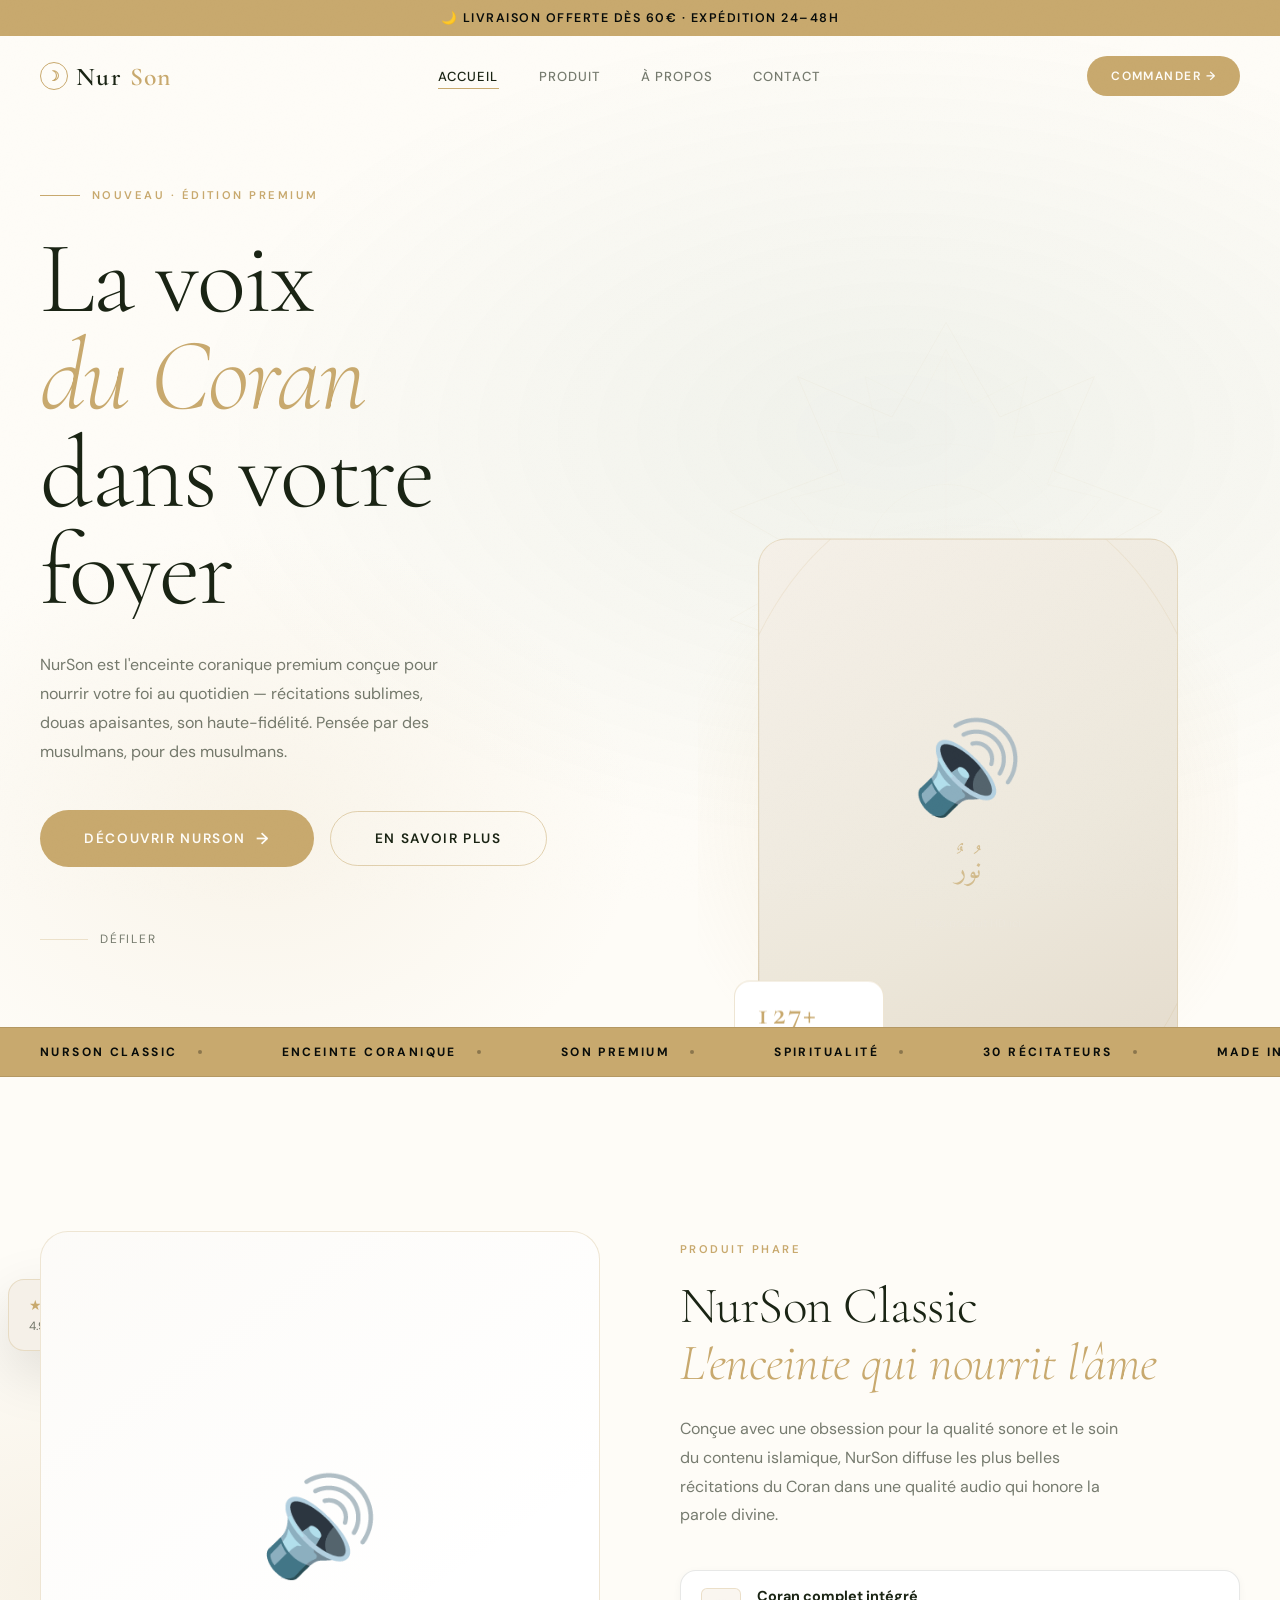
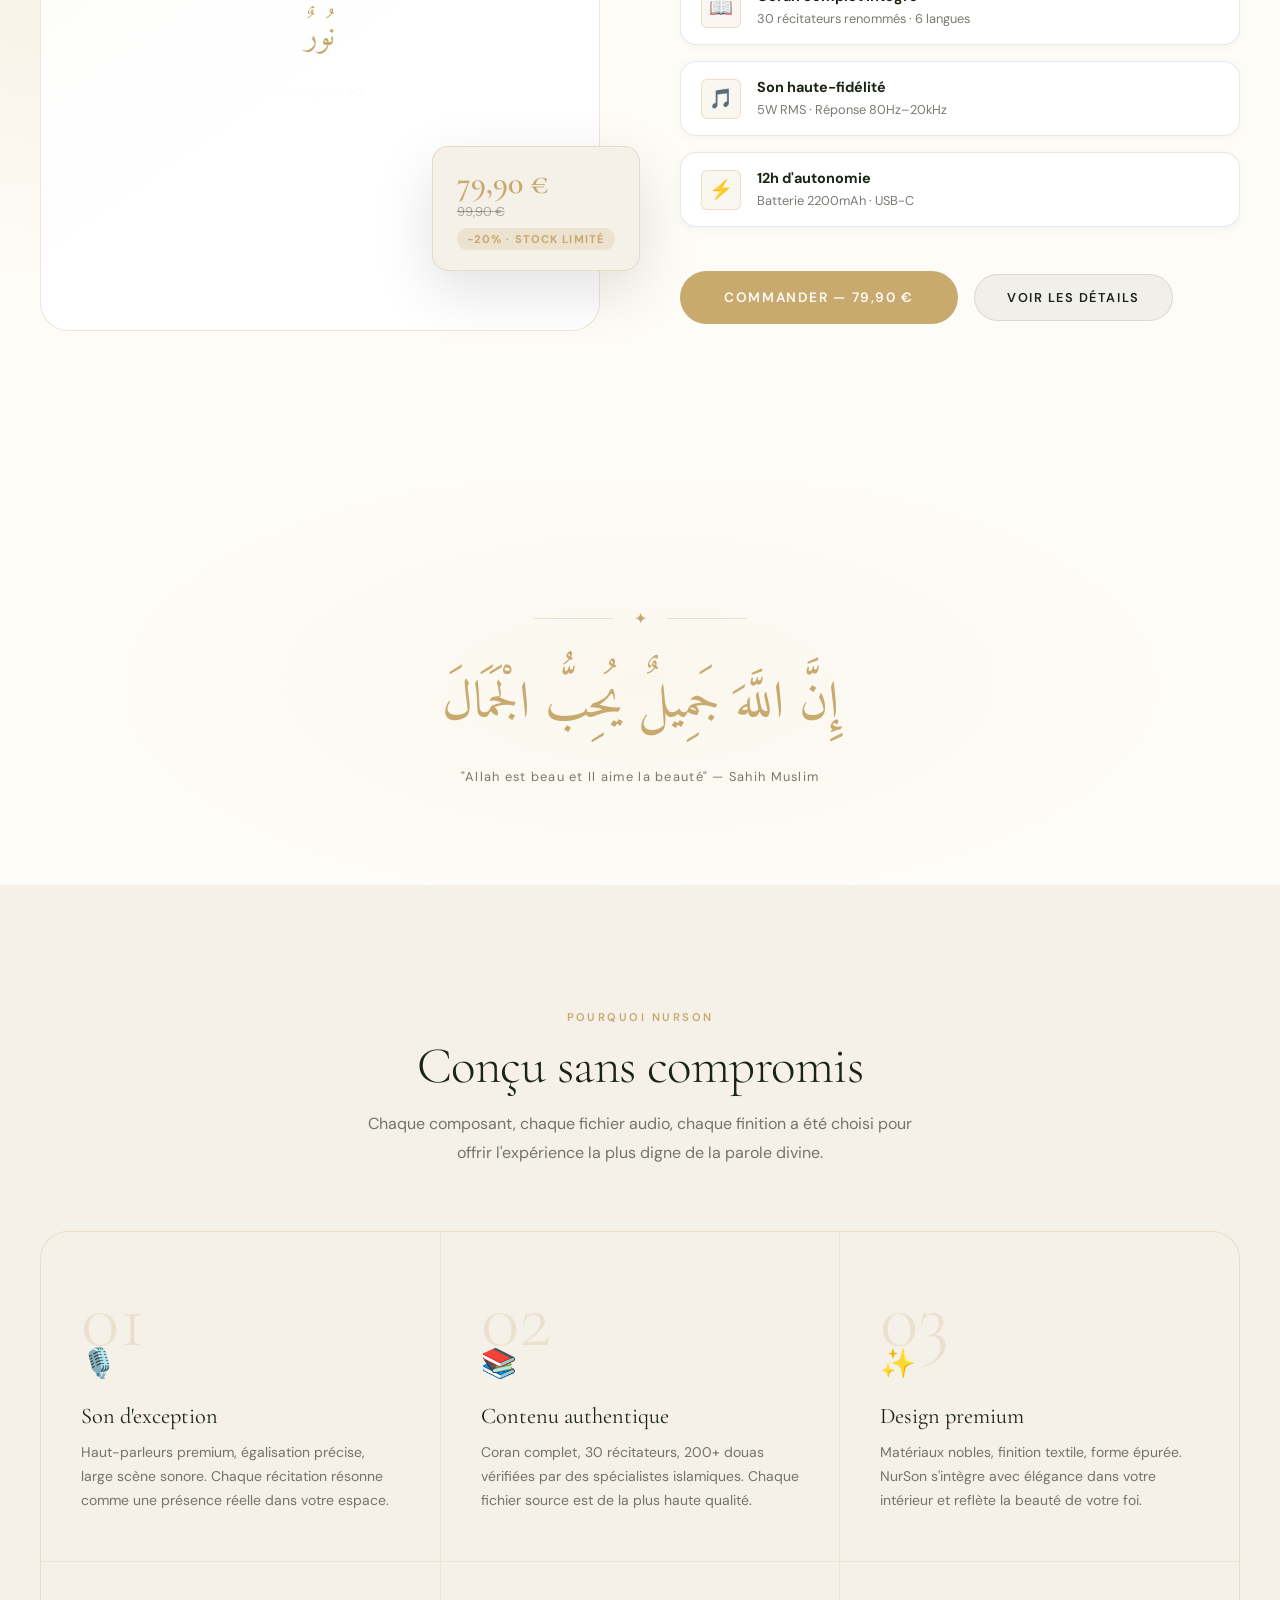
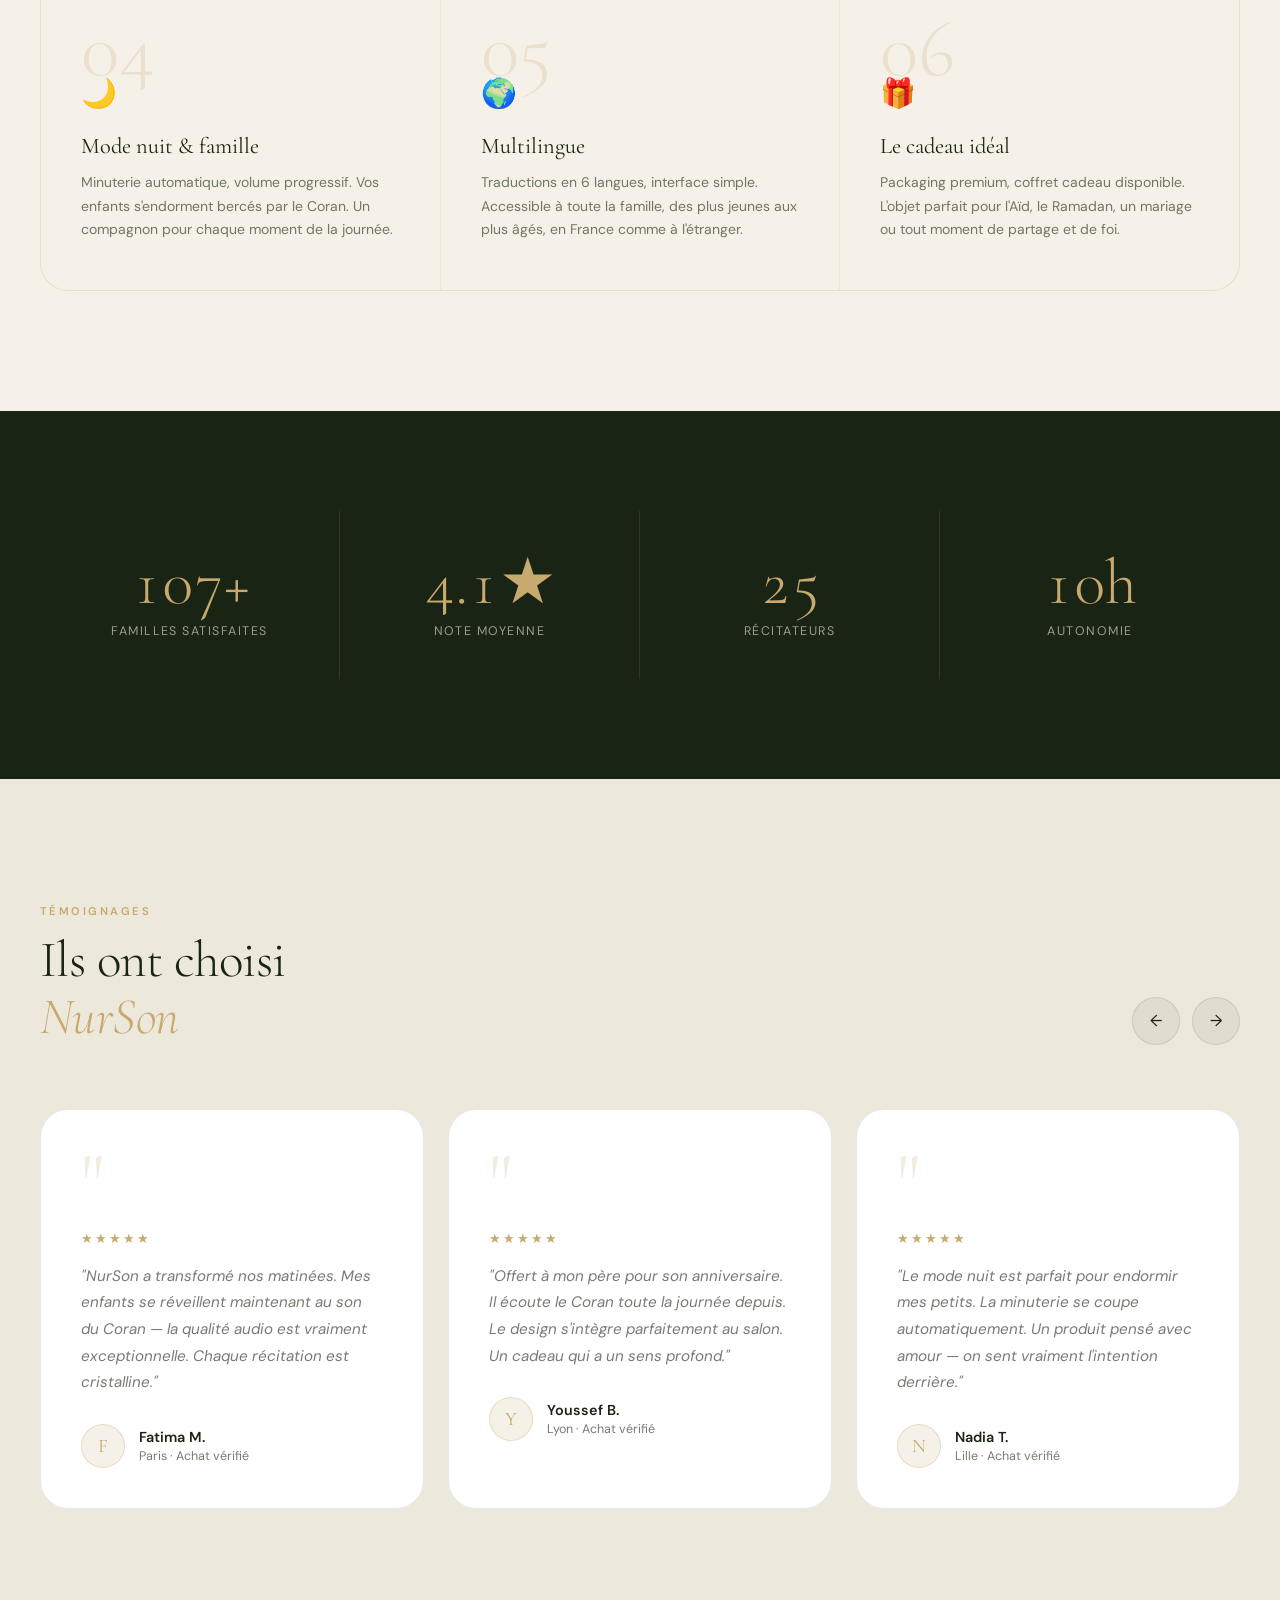
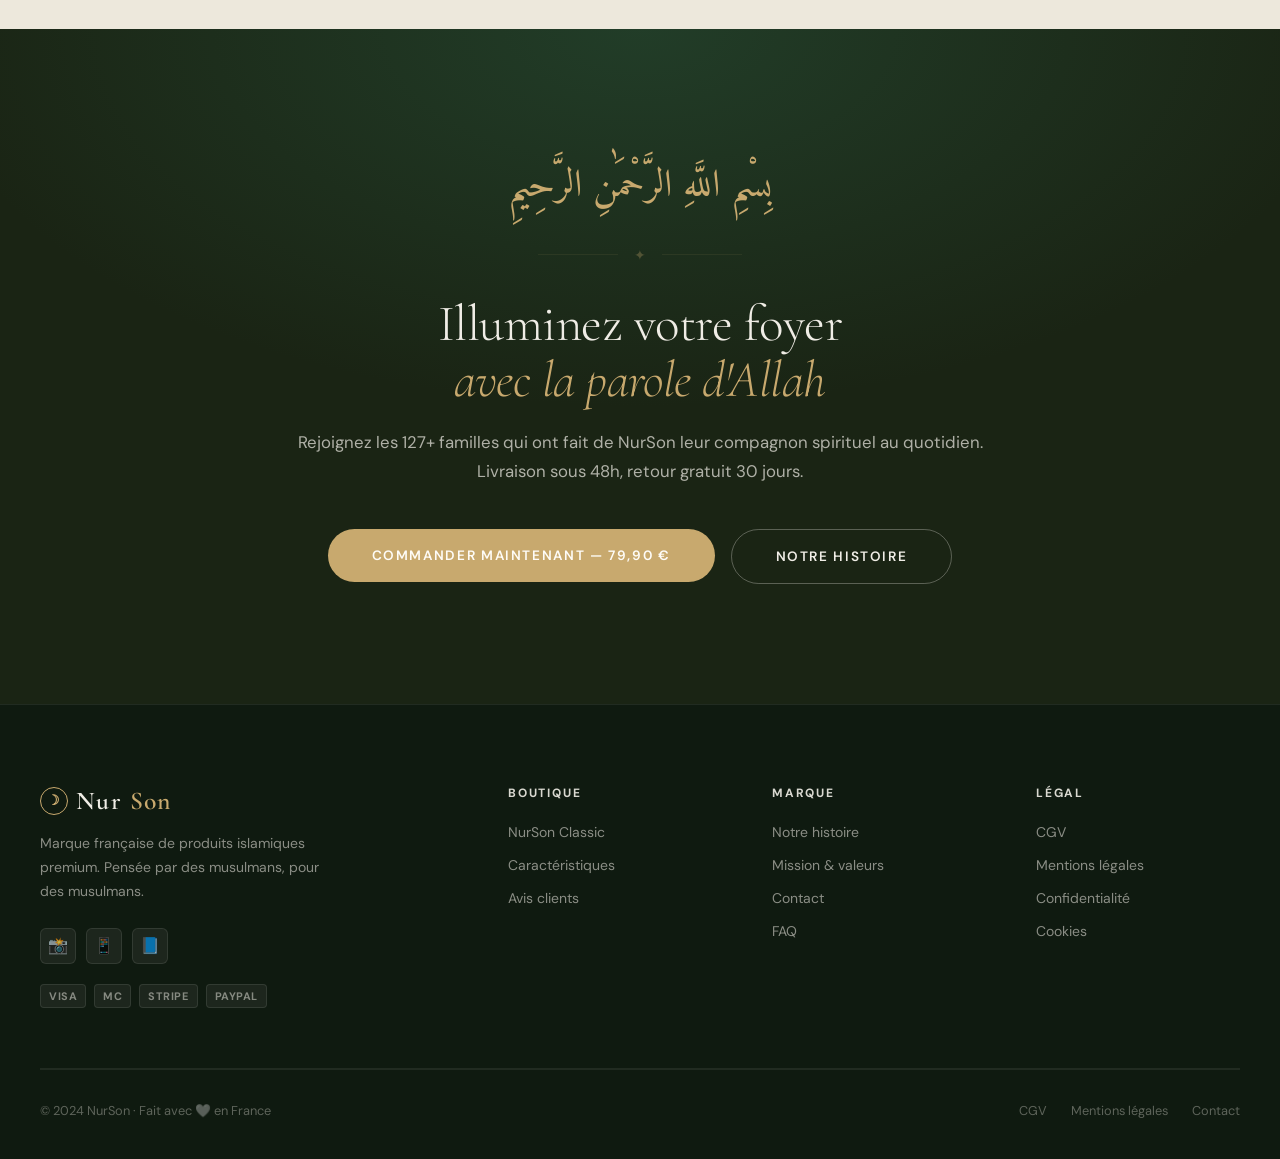
==== index.html @ 3a1df116 "fix: comprehensive light theme color & typography corrections - Footer: remove duplicate conflicting" ====
<!DOCTYPE html>
<html lang="fr">
<head>
  <meta charset="UTF-8" />
  <meta name="viewport" content="width=device-width, initial-scale=1.0" />
  <title>NurSon — Enceinte Coranique Premium | Lumière & Spiritualité</title>
  <meta name="description" content="NurSon propose une enceinte coranique premium pour accompagner votre spiritualité au quotidien. Récitations, douas et nasheeds — qualité audio exceptionnelle, design épuré." />
  <link rel="canonical" href="https://nurson.fr/" />
  <meta property="og:type" content="website" />
  <meta property="og:url" content="https://nurson.fr/" />
  <meta property="og:title" content="NurSon — Enceinte Coranique Premium" />
  <meta property="og:description" content="Enceinte coranique haut de gamme. Récitations, douas, nasheeds. Son haute-fidélité, design premium." />
  <meta property="og:image" content="https://nurson.fr/images/og-image.jpg" />
  <meta property="og:locale" content="fr_FR" />

  <link rel="preconnect" href="https://fonts.googleapis.com" />
  <link rel="preconnect" href="https://fonts.gstatic.com" crossorigin />
  <link href="https://fonts.googleapis.com/css2?family=Cormorant+Garamond:ital,wght@0,300;0,400;0,600;1,300;1,400&family=DM+Sans:wght@300;400;500;600&family=Amiri:wght@400;700&display=swap" rel="stylesheet" />

  <link rel="stylesheet" href="css/style.css?v=8" />
  <link rel="stylesheet" href="css/animations.css?v=3" />
  <link rel="icon" type="image/svg+xml" href="images/favicon.svg" />

  <script type="application/ld+json">
  {"@context":"https://schema.org","@type":"Organization","name":"NurSon","url":"https://nurson.fr","description":"Boutique en ligne de produits islamiques premium.","contactPoint":{"@type":"ContactPoint","email":"contact@nurson.fr","contactType":"customer service","availableLanguage":"French"}}
  </script>
</head>
<body>

  <!-- Loader -->
  <div id="loader" class="loader">
    <div class="loader__arabic">بِسْمِ اللَّهِ</div>
    <div class="loader__logo">Nur<em>Son</em></div>
    <div class="loader__bar"><div class="loader__bar-fill"></div></div>
  </div>

  <!-- Cursor -->
  <div id="cursor-dot"></div>
  <div id="cursor-ring"></div>

  <!-- Scroll progress -->
  <div id="scroll-progress"></div>

  <!-- Announcement Bar -->
  <div class="announcement-bar">
    <span style="transition: opacity 0.4s, transform 0.4s;">🌙 LIVRAISON OFFERTE DÈS 60€ · EXPÉDITION 24–48H</span>
  </div>

  <!-- Navigation -->
  <nav class="nav" role="navigation" aria-label="Navigation principale">
    <div class="container">
      <div class="nav__inner">
        <a href="index.html" class="nav__logo" aria-label="NurSon Accueil">
          <div class="nav__logo-mark" aria-hidden="true">☽</div>
          Nur<em>Son</em>
        </a>

        <div class="nav__links">
          <a href="index.html" class="nav__link">Accueil</a>
          <a href="produit.html" class="nav__link">Produit</a>
          <a href="a-propos.html" class="nav__link">À Propos</a>
          <a href="contact.html" class="nav__link">Contact</a>
        </div>

        <div class="nav__cta">
          <a href="produit.html" class="btn btn-gold" style="padding: 12px 24px; font-size: 0.75rem;">Commander →</a>
          <button class="nav__menu-btn" aria-label="Menu" aria-expanded="false">
            <span></span><span></span><span></span>
          </button>
        </div>
      </div>
    </div>
  </nav>

  <!-- Mobile Nav -->
  <nav class="mobile-nav" aria-label="Menu mobile">
    <button class="mobile-nav__close" aria-label="Fermer">✕</button>
    <a href="index.html" class="mobile-nav__link">Accueil</a>
    <a href="produit.html" class="mobile-nav__link">Produit</a>
    <a href="a-propos.html" class="mobile-nav__link">À Propos</a>
    <a href="contact.html" class="mobile-nav__link">Contact</a>
    <a href="produit.html" class="btn btn-gold btn-full mt-32">Commander maintenant</a>
  </nav>

  <main>

    <!-- ======================== HERO ======================== -->
    <section class="hero" aria-labelledby="hero-title">
      <div class="hero__bg" aria-hidden="true"></div>

      <!-- Islamic geometric star SVG -->
      <div class="hero__geo" aria-hidden="true">
        <svg viewBox="0 0 400 400" class="star-svg" xmlns="http://www.w3.org/2000/svg">
          <g stroke="#C8A96E" stroke-width="0.5" fill="none">
            <!-- 8-pointed star outer -->
            <polygon class="star-outer" points="200,20 240,90 310,60 280,130 360,160 290,200 360,240 280,270 310,340 240,310 200,380 160,310 90,340 120,270 40,240 110,200 40,160 120,130 90,60 160,90" opacity="0.5"/>
            <!-- 12-pointed star mid -->
            <polygon class="star-mid" points="200,40 220,80 260,60 250,105 290,100 275,140 315,150 290,180 320,200 290,220 315,250 275,260 290,300 250,295 260,340 220,320 200,360 180,320 140,340 150,295 110,300 125,260 85,250 110,220 80,200 110,180 85,150 125,140 110,100 150,105 140,60 180,80" opacity="0.3"/>
            <!-- inner circles -->
            <circle class="star-inner" cx="200" cy="200" r="60" opacity="0.3"/>
            <circle cx="200" cy="200" r="90" opacity="0.15"/>
            <circle cx="200" cy="200" r="120" opacity="0.08"/>
            <!-- center point -->
            <circle cx="200" cy="200" r="4" fill="#C8A96E" opacity="0.4"/>
            <!-- diagonal cross -->
            <line x1="200" y1="40" x2="200" y2="360" opacity="0.1"/>
            <line x1="40" y1="200" x2="360" y2="200" opacity="0.1"/>
            <line x1="80" y1="80" x2="320" y2="320" opacity="0.08"/>
            <line x1="320" y1="80" x2="80" y2="320" opacity="0.08"/>
          </g>
        </svg>
      </div>

      <!-- Product visual -->
      <div class="hero__product-wrap" aria-hidden="true" data-parallax="0.08">
        <div class="hero__product-glow"></div>
        <div class="hero__product-visual">
          <div class="product-ring-1"></div>
          <div class="product-ring-2"></div>
          <div class="product-ring-3"></div>
          <div class="hero__product-icon">🔊</div>
          <div class="hero__product-arabic">نُورٌ</div>
          <p style="color:rgba(240,237,230,0.25); font-size:0.7rem; text-align:center; padding:0 24px; z-index:1; position:relative;">Photo produit HD ici</p>
        </div>
        <div class="hero__badge">
          <div class="hero__badge-num">
            <span class="counter" data-target="127" data-suffix="">0</span>+
          </div>
          <div class="hero__badge-txt">Familles satisfaites</div>
        </div>
      </div>

      <div class="container">
        <div class="hero__content">
          <div class="hero__eyebrow reveal-fade">
            <div class="hero__eyebrow-line"></div>
            <span class="t-label">Nouveau · Édition Premium</span>
          </div>

          <h1 id="hero-title" class="t-display hero__title">
            <span class="reveal-line"><span>La voix</span></span>
            <span class="reveal-line" style="transition-delay:0.12s"><span class="italic gold">du Coran</span></span>
            <span class="reveal-line" style="transition-delay:0.24s"><span>dans votre foyer</span></span>
          </h1>

          <p class="hero__body reveal-fade" style="transition-delay:0.4s">
            NurSon est l'enceinte coranique premium conçue pour nourrir votre foi au quotidien — récitations sublimes, douas apaisantes, son haute-fidélité. Pensée par des musulmans, pour des musulmans.
          </p>

          <div class="hero__actions reveal-fade" style="transition-delay:0.55s">
            <div class="mag-btn">
              <a href="produit.html" class="btn btn-gold btn-lg">
                Découvrir NurSon
                <span aria-hidden="true" style="font-size:1rem;">→</span>
              </a>
            </div>
            <div class="mag-btn">
              <a href="#spotlight" class="btn btn-outline btn-lg">En savoir plus</a>
            </div>
          </div>

          <div class="hero__scroll reveal-fade" style="transition-delay:0.7s" aria-hidden="true">
            <div class="hero__scroll-line"></div>
            <span>Défiler</span>
          </div>
        </div>
      </div>
    </section>

    <!-- ======================== MARQUEE ======================== -->
    <div class="marquee-section" aria-hidden="true">
      <div class="marquee-track">
        <!-- Duplicated for seamless loop -->
        <span class="marquee-item">NurSon Classic<span class="marquee-dot"></span></span>
        <span class="marquee-item">Enceinte Coranique<span class="marquee-dot"></span></span>
        <span class="marquee-item">Son Premium<span class="marquee-dot"></span></span>
        <span class="marquee-item">Spiritualité<span class="marquee-dot"></span></span>
        <span class="marquee-item">30 Récitateurs<span class="marquee-dot"></span></span>
        <span class="marquee-item">Made in France<span class="marquee-dot"></span></span>
        <span class="marquee-item">12h Autonomie<span class="marquee-dot"></span></span>
        <span class="marquee-item">Design Premium<span class="marquee-dot"></span></span>
        <span class="marquee-item">NurSon Classic<span class="marquee-dot"></span></span>
        <span class="marquee-item">Enceinte Coranique<span class="marquee-dot"></span></span>
        <span class="marquee-item">Son Premium<span class="marquee-dot"></span></span>
        <span class="marquee-item">Spiritualité<span class="marquee-dot"></span></span>
        <span class="marquee-item">30 Récitateurs<span class="marquee-dot"></span></span>
        <span class="marquee-item">Made in France<span class="marquee-dot"></span></span>
        <span class="marquee-item">12h Autonomie<span class="marquee-dot"></span></span>
        <span class="marquee-item">Design Premium<span class="marquee-dot"></span></span>
      </div>
    </div>

    <!-- ======================== SPOTLIGHT ======================== -->
    <section class="section spotlight" id="spotlight" aria-labelledby="spotlight-title">
      <div class="container">
        <div class="spotlight__inner">

          <div class="spotlight__visual reveal-fade">
            <div class="spotlight__stars-card">
              <div class="stars">★★★★★</div>
              <div class="stars-count">4.9/5 · 127 avis</div>
            </div>
            <div class="spotlight__img-main tilt-card" role="img" aria-label="NurSon Classic enceinte coranique">
              <div style="font-size: 6rem; z-index:1; position:relative; animation: float 6s ease-in-out infinite;" aria-hidden="true">🔊</div>
              <div class="t-arabic" style="font-size:2rem; z-index:1; position:relative;" aria-label="Nur — Lumière">نُورٌ</div>
              <p style="color:rgba(240,237,230,0.2); font-size:0.7rem; z-index:1; position:relative;">Insérer photo HD</p>
            </div>
            <div class="spotlight__float-card">
              <div class="price">79,90 €</div>
              <div class="price-old">99,90 €</div>
              <div class="price-badge">−20% · Stock limité</div>
            </div>
          </div>

          <div class="spotlight__content">
            <div class="spotlight__label reveal-fade">
              <span class="t-label">Produit phare</span>
            </div>
            <h2 class="t-headline spotlight__title reveal-fade" id="spotlight-title" style="transition-delay:0.1s; color: var(--white);">
              NurSon Classic<br/>
              <em style="color: var(--gold); font-style: italic;">L'enceinte qui nourrit l'âme</em>
            </h2>
            <p class="spotlight__desc reveal-fade" style="transition-delay:0.2s">
              Conçue avec une obsession pour la qualité sonore et le soin du contenu islamique, NurSon diffuse les plus belles récitations du Coran dans une qualité audio qui honore la parole divine.
            </p>

            <div class="feature-pills stagger-children">
              <div class="feature-pill reveal-fade">
                <div class="feature-pill__icon" aria-hidden="true">📖</div>
                <div class="feature-pill__text">
                  <strong>Coran complet intégré</strong>
                  <span>30 récitateurs renommés · 6 langues</span>
                </div>
              </div>
              <div class="feature-pill reveal-fade delay-1">
                <div class="feature-pill__icon" aria-hidden="true">🎵</div>
                <div class="feature-pill__text">
                  <strong>Son haute-fidélité</strong>
                  <span>5W RMS · Réponse 80Hz–20kHz</span>
                </div>
              </div>
              <div class="feature-pill reveal-fade delay-2">
                <div class="feature-pill__icon" aria-hidden="true">⚡</div>
                <div class="feature-pill__text">
                  <strong>12h d'autonomie</strong>
                  <span>Batterie 2200mAh · USB-C</span>
                </div>
              </div>
            </div>

            <div class="spotlight__cta reveal-fade" style="transition-delay:0.5s">
              <div class="mag-btn">
                <a href="produit.html" class="btn btn-gold btn-lg">Commander — 79,90 €</a>
              </div>
              <a href="produit.html#features" class="btn btn-ghost">Voir les détails</a>
            </div>
          </div>
        </div>
      </div>
    </section>

    <!-- ======================== ARABIC VERSE ======================== -->
    <section class="arabic-section" aria-label="Verset coranique">
      <div class="arabic-section__divider" aria-hidden="true">
        <div class="arabic-section__divider-line"></div>
        <span class="arabic-section__divider-icon">✦</span>
        <div class="arabic-section__divider-line"></div>
      </div>
      <p class="t-arabic reveal-fade" aria-label="Inna lillahi jamalon yohibbul jamal">
        إِنَّ اللَّهَ جَمِيلٌ يُحِبُّ الْجَمَالَ
      </p>
      <p class="arabic-section__ref reveal-fade delay-2">
        "Allah est beau et Il aime la beauté" — Sahih Muslim
      </p>
    </section>

    <!-- ======================== WHY ======================== -->
    <section class="section why" aria-labelledby="why-title">
      <div class="container">
        <header class="section-header center">
          <span class="t-label reveal-fade">Pourquoi NurSon</span>
          <h2 class="t-headline reveal-fade delay-1" id="why-title" style="color: var(--white); margin-top: 12px;">
            Conçu sans compromis
          </h2>
          <p class="section-header__sub reveal-fade delay-2">
            Chaque composant, chaque fichier audio, chaque finition a été choisi pour offrir l'expérience la plus digne de la parole divine.
          </p>
        </header>

        <div class="why__grid">
          <div class="why-card reveal-fade">
            <div class="why-card__num" aria-hidden="true">01</div>
            <div class="why-card__icon" aria-hidden="true">🎙️</div>
            <h3 class="why-card__title">Son d'exception</h3>
            <p class="why-card__text">Haut-parleurs premium, égalisation précise, large scène sonore. Chaque récitation résonne comme une présence réelle dans votre espace.</p>
          </div>
          <div class="why-card reveal-fade delay-1">
            <div class="why-card__num" aria-hidden="true">02</div>
            <div class="why-card__icon" aria-hidden="true">📚</div>
            <h3 class="why-card__title">Contenu authentique</h3>
            <p class="why-card__text">Coran complet, 30 récitateurs, 200+ douas vérifiées par des spécialistes islamiques. Chaque fichier source est de la plus haute qualité.</p>
          </div>
          <div class="why-card reveal-fade delay-2">
            <div class="why-card__num" aria-hidden="true">03</div>
            <div class="why-card__icon" aria-hidden="true">✨</div>
            <h3 class="why-card__title">Design premium</h3>
            <p class="why-card__text">Matériaux nobles, finition textile, forme épurée. NurSon s'intègre avec élégance dans votre intérieur et reflète la beauté de votre foi.</p>
          </div>
          <div class="why-card reveal-fade">
            <div class="why-card__num" aria-hidden="true">04</div>
            <div class="why-card__icon" aria-hidden="true">🌙</div>
            <h3 class="why-card__title">Mode nuit & famille</h3>
            <p class="why-card__text">Minuterie automatique, volume progressif. Vos enfants s'endorment bercés par le Coran. Un compagnon pour chaque moment de la journée.</p>
          </div>
          <div class="why-card reveal-fade delay-1">
            <div class="why-card__num" aria-hidden="true">05</div>
            <div class="why-card__icon" aria-hidden="true">🌍</div>
            <h3 class="why-card__title">Multilingue</h3>
            <p class="why-card__text">Traductions en 6 langues, interface simple. Accessible à toute la famille, des plus jeunes aux plus âgés, en France comme à l'étranger.</p>
          </div>
          <div class="why-card reveal-fade delay-2">
            <div class="why-card__num" aria-hidden="true">06</div>
            <div class="why-card__icon" aria-hidden="true">🎁</div>
            <h3 class="why-card__title">Le cadeau idéal</h3>
            <p class="why-card__text">Packaging premium, coffret cadeau disponible. L'objet parfait pour l'Aïd, le Ramadan, un mariage ou tout moment de partage et de foi.</p>
          </div>
        </div>
      </div>
    </section>

    <!-- ======================== STATS ======================== -->
    <section class="stats" aria-label="Chiffres clés">
      <div class="container">
        <div class="stats__grid">
          <div class="stat-item reveal-fade">
            <div class="stat-item__num">
              <span class="counter" data-target="127" data-suffix="">0</span>+
            </div>
            <div class="stat-item__label">Familles satisfaites</div>
          </div>
          <div class="stat-item reveal-fade delay-1">
            <div class="stat-item__num">
              <span class="counter" data-target="4.9" data-suffix="" data-decimals="1">0</span>★
            </div>
            <div class="stat-item__label">Note moyenne</div>
          </div>
          <div class="stat-item reveal-fade delay-2">
            <div class="stat-item__num">
              <span class="counter" data-target="30" data-suffix="">0</span>
            </div>
            <div class="stat-item__label">Récitateurs</div>
          </div>
          <div class="stat-item reveal-fade delay-3">
            <div class="stat-item__num">
              <span class="counter" data-target="12" data-suffix="h">0</span>
            </div>
            <div class="stat-item__label">Autonomie</div>
          </div>
        </div>
      </div>
    </section>

    <!-- ======================== TESTIMONIALS ======================== -->
    <section class="section testimonials" aria-labelledby="testi-title">
      <div class="container">
        <header class="section-header testimonials__header" style="display:flex; justify-content:space-between; align-items:flex-end; flex-wrap:wrap; gap:24px;">
          <div>
            <span class="t-label reveal-fade">Témoignages</span>
            <h2 class="t-headline reveal-fade delay-1" id="testi-title" style="color:var(--white); margin-top:12px; max-width:480px;">
              Ils ont choisi<br/>
              <em style="color:var(--gold);">NurSon</em>
            </h2>
          </div>
          <div class="testimonials__nav reveal-fade delay-2">
            <button class="btn-icon testi-nav-btn" aria-label="Précédent">←</button>
            <button class="btn-icon testi-nav-btn" aria-label="Suivant">→</button>
          </div>
        </header>

        <div class="testimonials__track-wrap" role="region" aria-label="Témoignages clients">
          <div class="testimonials__track">
            <div class="testi-card reveal-fade">
              <div class="testi-card__quote" aria-hidden="true">"</div>
              <div class="testi-card__stars" aria-label="5 étoiles">★★★★★</div>
              <p class="testi-card__text">"NurSon a transformé nos matinées. Mes enfants se réveillent maintenant au son du Coran — la qualité audio est vraiment exceptionnelle. Chaque récitation est cristalline."</p>
              <div class="testi-card__author">
                <div class="testi-card__avatar" aria-hidden="true">F</div>
                <div>
                  <div class="testi-card__name">Fatima M.</div>
                  <div class="testi-card__loc">Paris · Achat vérifié</div>
                </div>
              </div>
            </div>
            <div class="testi-card reveal-fade delay-1">
              <div class="testi-card__quote" aria-hidden="true">"</div>
              <div class="testi-card__stars" aria-label="5 étoiles">★★★★★</div>
              <p class="testi-card__text">"Offert à mon père pour son anniversaire. Il écoute le Coran toute la journée depuis. Le design s'intègre parfaitement au salon. Un cadeau qui a un sens profond."</p>
              <div class="testi-card__author">
                <div class="testi-card__avatar" aria-hidden="true">Y</div>
                <div>
                  <div class="testi-card__name">Youssef B.</div>
                  <div class="testi-card__loc">Lyon · Achat vérifié</div>
                </div>
              </div>
            </div>
            <div class="testi-card reveal-fade delay-2">
              <div class="testi-card__quote" aria-hidden="true">"</div>
              <div class="testi-card__stars" aria-label="5 étoiles">★★★★★</div>
              <p class="testi-card__text">"Le mode nuit est parfait pour endormir mes petits. La minuterie se coupe automatiquement. Un produit pensé avec amour — on sent vraiment l'intention derrière."</p>
              <div class="testi-card__author">
                <div class="testi-card__avatar" aria-hidden="true">N</div>
                <div>
                  <div class="testi-card__name">Nadia T.</div>
                  <div class="testi-card__loc">Lille · Achat vérifié</div>
                </div>
              </div>
            </div>
            <div class="testi-card">
              <div class="testi-card__quote" aria-hidden="true">"</div>
              <div class="testi-card__stars" aria-label="5 étoiles">★★★★★</div>
              <p class="testi-card__text">"Sheikh Al-Ghamdi, Al-Minshawi… La sélection de récitateurs est fantastique. J'écoute chaque matin pour mes douas du réveil. Barakallahu fikoum pour ce produit."</p>
              <div class="testi-card__author">
                <div class="testi-card__avatar" aria-hidden="true">A</div>
                <div>
                  <div class="testi-card__name">Abdel R.</div>
                  <div class="testi-card__loc">Toulouse · Achat vérifié</div>
                </div>
              </div>
            </div>
          </div>
        </div>
      </div>
    </section>

    <!-- ======================== CTA ======================== -->
    <section class="cta-section" aria-labelledby="cta-title">
      <div class="cta-section__inner">
        <p class="t-arabic reveal-fade" style="font-size:clamp(1.5rem,3vw,2.8rem);" aria-label="Bismillah Ar-Rahman Ar-Rahim">بِسْمِ اللَّهِ الرَّحْمَٰنِ الرَّحِيمِ</p>
        <div style="display:flex; align-items:center; gap:16px; justify-content:center; margin:20px 0 32px; opacity:0.3;" aria-hidden="true">
          <div style="flex:1; max-width:80px; height:1px; background:var(--border);"></div>
          <span style="color:var(--gold); font-size:0.9rem;">✦</span>
          <div style="flex:1; max-width:80px; height:1px; background:var(--border);"></div>
        </div>
        <h2 class="t-headline cta-section__title reveal-fade" id="cta-title">
          Illuminez votre foyer<br/>
          <em style="color:var(--gold);">avec la parole d'Allah</em>
        </h2>
        <p class="cta-section__sub reveal-fade delay-1">
          Rejoignez les 127+ familles qui ont fait de NurSon leur compagnon spirituel au quotidien. Livraison sous 48h, retour gratuit 30 jours.
        </p>
        <div class="cta-section__actions reveal-fade delay-2">
          <div class="mag-btn">
            <a href="produit.html" class="btn btn-gold btn-lg">Commander maintenant — 79,90 €</a>
          </div>
          <div class="mag-btn">
            <a href="a-propos.html" class="btn btn-outline btn-lg">Notre histoire</a>
          </div>
        </div>
      </div>
    </section>

  </main>

  <!-- Footer -->
  <footer class="footer" role="contentinfo">
    <div class="container">
      <div class="footer__grid">
        <div>
          <a href="index.html" class="nav__logo footer__logo" style="margin-bottom:16px; display:inline-flex;">
            <div class="nav__logo-mark">☽</div>
            Nur<em>Son</em>
          </a>
          <p class="footer__desc">Marque française de produits islamiques premium. Pensée par des musulmans, pour des musulmans.</p>
          <div class="footer__social" aria-label="Réseaux sociaux">
            <a href="#" class="footer__social-link" aria-label="Instagram">📸</a>
            <a href="#" class="footer__social-link" aria-label="TikTok">📱</a>
            <a href="#" class="footer__social-link" aria-label="Facebook">📘</a>
          </div>
          <div class="footer__pay" style="margin-top:20px;" aria-label="Paiements acceptés">
            <span class="pay-chip">VISA</span>
            <span class="pay-chip">MC</span>
            <span class="pay-chip">STRIPE</span>
            <span class="pay-chip">PAYPAL</span>
          </div>
        </div>
        <div>
          <div class="footer__col-title">Boutique</div>
          <ul class="footer__links">
            <li><a href="produit.html" class="footer__link">NurSon Classic</a></li>
            <li><a href="produit.html#features" class="footer__link">Caractéristiques</a></li>
            <li><a href="produit.html#tab-reviews" class="footer__link">Avis clients</a></li>
          </ul>
        </div>
        <div>
          <div class="footer__col-title">Marque</div>
          <ul class="footer__links">
            <li><a href="a-propos.html" class="footer__link">Notre histoire</a></li>
            <li><a href="a-propos.html#mission" class="footer__link">Mission & valeurs</a></li>
            <li><a href="contact.html" class="footer__link">Contact</a></li>
            <li><a href="contact.html#faq" class="footer__link">FAQ</a></li>
          </ul>
        </div>
        <div>
          <div class="footer__col-title">Légal</div>
          <ul class="footer__links">
            <li><a href="cgv.html" class="footer__link">CGV</a></li>
            <li><a href="mentions-legales.html" class="footer__link">Mentions légales</a></li>
            <li><a href="mentions-legales.html#confidentialite" class="footer__link">Confidentialité</a></li>
            <li><a href="mentions-legales.html#cookies" class="footer__link">Cookies</a></li>
          </ul>
        </div>
      </div>
      <hr class="divider" />
      <div class="footer__bottom">
        <span>© 2024 NurSon · Fait avec 🤍 en France</span>
        <div class="footer__bottom-links">
          <a href="cgv.html">CGV</a>
          <a href="mentions-legales.html">Mentions légales</a>
          <a href="contact.html">Contact</a>
        </div>
      </div>
    </div>
  </footer>

  <div class="toast" role="alert" aria-live="polite"></div>
  <script src="js/main.js?v=2"></script>
</body>
</html>
---- css/style.css ----
/* ============================================
   NurSon — Design System Premium v2
   ============================================ */



/* ---- Reset ---- */
*, *::before, *::after { box-sizing: border-box; margin: 0; padding: 0; }
html { scroll-behavior: smooth; font-size: 16px; }
body {
  font-family: 'DM Sans', sans-serif;
  background: #FEFCF7;
  color: #1A2414;
  overflow-x: hidden;
  -webkit-font-smoothing: antialiased;
  cursor: none;
}
img { max-width: 100%; height: auto; display: block; }
a { color: inherit; text-decoration: none; }
button, input, textarea, select { font-family: inherit; font-size: inherit; }
ul, ol { list-style: none; }

/* ---- Tokens ---- */
:root {
  --bg: #FEFCF7;
  --bg-2: #F5F0E8;
  --bg-3: #EDE8DC;
  --surface: #FFFFFF;
  --surface-2: #F5F0E8;
  --gold: #C8A96E;

  /* ---- Aliases for compatibility ---- */
  --muted: rgba(26, 36, 20, 0.6);
  --font-sans: 'DM Sans', sans-serif;
  --color-cream: #F5F0E8;
  --color-muted: rgba(26, 36, 20, 0.6);
  --gold-bright: #D4B87A;
  --gold-dim: #A88A52;
  --gold-glow: rgba(200, 169, 110, 0.2);
  --white: #1A2414;
  --white-60: rgba(26, 36, 20, 0.6);
  --white-30: rgba(26, 36, 20, 0.35);
  --white-10: rgba(26, 36, 20, 0.06);
  --green: #2D6246;
  --green-bright: #3D8060;
  --border: rgba(200, 169, 110, 0.3);
  --border-dim: rgba(26, 36, 20, 0.1);
  --radius: 6px;
  --radius-md: 16px;
  --radius-lg: 28px;
  --radius-full: 999px;
  --ease-out: cubic-bezier(0.16, 1, 0.3, 1);
  --ease-in-out: cubic-bezier(0.87, 0, 0.13, 1);
  --max-w: 1280px;
}

/* ---- Noise texture overlay ---- */
body::before {
  content: '';
  position: fixed;
  inset: 0;
  background-image: url("data:image/svg+xml,%3Csvg viewBox='0 0 200 200' xmlns='http://www.w3.org/2000/svg'%3E%3Cfilter id='n'%3E%3CfeTurbulence type='fractalNoise' baseFrequency='0.65' numOctaves='3' stitchTiles='stitch'/%3E%3C/filter%3E%3Crect width='100%25' height='100%25' filter='url(%23n)' opacity='0.04'/%3E%3C/svg%3E");
  background-size: 200px 200px;
  pointer-events: none;
  z-index: 9999;
  opacity: 0.15;
}

/* ---- Custom Cursor ---- */
#cursor-dot {
  position: fixed;
  width: 6px;
  height: 6px;
  background: var(--gold);
  border-radius: 50%;
  pointer-events: none;
  z-index: 10000;
  transform: translate(-50%, -50%);
  transition: transform 0.1s, width 0.3s var(--ease-out), height 0.3s var(--ease-out);
}
#cursor-ring {
  position: fixed;
  width: 36px;
  height: 36px;
  border: 1px solid rgba(200, 169, 110, 0.5);
  border-radius: 50%;
  pointer-events: none;
  z-index: 9999;
  transform: translate(-50%, -50%);
  transition: transform 0.08s linear, width 0.4s var(--ease-out), height 0.4s var(--ease-out), opacity 0.3s;
}
.cursor-hover #cursor-ring { width: 60px; height: 60px; opacity: 0.6; }
.cursor-hover #cursor-dot { width: 4px; height: 4px; }

/* ---- Typography ---- */
.t-display {
  font-family: 'Cormorant Garamond', serif;
  font-size: clamp(3.5rem, 8vw, 8rem);
  font-weight: 300;
  line-height: 0.95;
  letter-spacing: -0.02em;
  color: var(--white);
}
.t-headline {
  font-family: 'Cormorant Garamond', serif;
  font-size: clamp(2.2rem, 4vw, 4rem);
  font-weight: 300;
  line-height: 1.1;
  letter-spacing: -0.01em;
  color: var(--white);
}
.t-title {
  font-family: 'Cormorant Garamond', serif;
  font-size: clamp(1.6rem, 2.5vw, 2.4rem);
  font-weight: 400;
  line-height: 1.15;
  color: var(--white);
}
.t-label {
  font-size: 0.7rem;
  font-weight: 600;
  letter-spacing: 0.22em;
  text-transform: uppercase;
  color: var(--gold);
}
.t-body { font-size: 1rem; line-height: 1.8; color: var(--white-60); }
.t-small { font-size: 0.85rem; color: var(--white-60); }
.t-arabic {
  font-family: 'Amiri', serif;
  font-size: 2rem;
  color: var(--gold);
  line-height: 2;
  text-align: center;
}

/* Dark section typography overrides — white text on dark bg */
.stats .t-headline,
.stats .t-display,
.stats .t-title,
.cta-section .t-headline,
.cta-section .t-display,
.cta-section .t-title {
  color: #F0EDE6;
}

.italic { font-style: italic; }
.gold { color: var(--gold); }

/* ---- Layout ---- */
.container { max-width: var(--max-w); margin: 0 auto; padding: 0 40px; }
.section { padding: 120px 0; }
.section--sm { padding: 80px 0; }

/* ---- Reveal animations ---- */
.reveal-line {
  overflow: hidden;
  display: block;
}
.reveal-line span {
  display: block;
  transform: translateY(110%);
  transition: transform 1s var(--ease-out);
}
.reveal-line.visible span { transform: translateY(0); }

.reveal-fade {
  opacity: 0;
  transform: translateY(32px);
  transition: opacity 0.9s var(--ease-out), transform 0.9s var(--ease-out);
}
.reveal-fade.visible { opacity: 1; transform: translateY(0); }

.reveal-fade.delay-1 { transition-delay: 0.1s; }
.reveal-fade.delay-2 { transition-delay: 0.2s; }
.reveal-fade.delay-3 { transition-delay: 0.3s; }
.reveal-fade.delay-4 { transition-delay: 0.4s; }
.reveal-fade.delay-5 { transition-delay: 0.5s; }

/* ---- Announcement bar ---- */
.announcement-bar {
  background: var(--gold);
  color: #080C0A;
  text-align: center;
  padding: 10px;
  font-size: 0.78rem;
  font-weight: 600;
  letter-spacing: 0.12em;
  text-transform: uppercase;
}

/* ---- Navigation ---- */
.nav {
  position: fixed;
  top: 40px; /* below announcement bar */
  left: 0;
  right: 0;
  z-index: 500;
  padding: 0;
  transition: background 0.5s var(--ease-out), top 0.3s var(--ease-out);
}
.nav.scrolled {
  background: rgba(254, 252, 247, 0.97);
  backdrop-filter: blur(20px);
  border-bottom: 1px solid var(--border-dim);
  box-shadow: 0 2px 24px rgba(26,36,20,0.08);
  top: 0;
}
.nav__inner {
  display: flex;
  align-items: center;
  justify-content: space-between;
  height: 72px;
}
.nav__logo {
  font-family: 'Cormorant Garamond', serif;
  font-size: 1.6rem;
  font-weight: 600;
  letter-spacing: 0.05em;
  color: var(--white);
  display: flex;
  align-items: center;
  gap: 8px;
}
.nav__logo-mark {
  width: 28px;
  height: 28px;
  border: 1px solid var(--gold);
  border-radius: 50%;
  display: flex;
  align-items: center;
  justify-content: center;
  font-size: 14px;
  color: var(--gold);
}
.nav__logo em { color: var(--gold); font-style: normal; }

.nav__links {
  display: flex;
  align-items: center;
  gap: 40px;
}
.nav__link {
  font-size: 0.82rem;
  font-weight: 500;
  letter-spacing: 0.08em;
  text-transform: uppercase;
  color: var(--white-60);
  transition: color 0.3s;
  position: relative;
}
.nav__link::after {
  content: '';
  position: absolute;
  bottom: -4px;
  left: 0;
  width: 0;
  height: 1px;
  background: var(--gold);
  transition: width 0.3s var(--ease-out);
}
.nav__link:hover, .nav__link.active { color: var(--white); }
.nav__link:hover::after, .nav__link.active::after { width: 100%; }

.nav__cta {
  display: flex;
  align-items: center;
  gap: 20px;
}
.nav__menu-btn {
  display: none;
  background: none;
  border: none;
  cursor: none;
  flex-direction: column;
  gap: 5px;
  padding: 8px;
}
.nav__menu-btn span {
  display: block;
  width: 22px;
  height: 1.5px;
  background: var(--white);
  transition: all 0.3s;
}

/* ---- Buttons ---- */
.btn {
  display: inline-flex;
  align-items: center;
  gap: 10px;
  padding: 14px 32px;
  font-size: 0.8rem;
  font-weight: 600;
  letter-spacing: 0.12em;
  text-transform: uppercase;
  border: none;
  border-radius: var(--radius-full);
  cursor: none;
  transition: all 0.35s var(--ease-out);
  position: relative;
  overflow: hidden;
  white-space: nowrap;
}
.btn::after {
  content: '';
  position: absolute;
  inset: 0;
  background: rgba(255,255,255,0.1);
  opacity: 0;
  transition: opacity 0.3s;
}
.btn:hover::after { opacity: 1; }
.btn:hover { transform: translateY(-2px); }
.btn:active { transform: translateY(0); }

.btn-gold {
  background: var(--gold);
  color: #FEFCF7;
}
.btn-gold:hover { background: var(--gold-bright); box-shadow: 0 8px 32px rgba(200,169,110,0.35); }

.btn-outline {
  background: transparent;
  color: var(--white);
  border: 1.5px solid rgba(200,169,110,0.5);
}
.btn-outline:hover { border-color: var(--gold); color: var(--gold); background: rgba(200,169,110,0.06); }

.btn-ghost {
  background: var(--white-10);
  color: var(--white);
  backdrop-filter: blur(10px);
  border: 1px solid var(--border-dim);
}
.btn-ghost:hover { background: rgba(200,169,110,0.15); border-color: var(--gold); }

.btn-lg { padding: 18px 44px; font-size: 0.85rem; }
.btn-full { width: 100%; justify-content: center; }

.btn-icon {
  width: 48px;
  height: 48px;
  padding: 0;
  border-radius: 50%;
  justify-content: center;
  background: var(--white-10);
  border: 1px solid var(--border-dim);
  color: var(--white);
  font-size: 1rem;
}
.btn-icon:hover { border-color: var(--gold); color: var(--gold); }

/* ---- Magnetic button wrapper ---- */
.mag-btn { display: inline-block; }

/* ---- Hero ---- */
.hero {
  min-height: 100svh;
  display: flex;
  align-items: center;
  position: relative;
  overflow: hidden;
  padding: 152px 0 80px; /* 40px bar + 72px nav + 40px breathing room */
}
.hero > .container {
  width: 100%;
}

.hero__bg {
  position: absolute;
  inset: 0;
  background: radial-gradient(ellipse 80% 60% at 70% 40%, rgba(45,98,70,0.07) 0%, transparent 70%),
              radial-gradient(ellipse 50% 50% at 20% 80%, rgba(200,169,110,0.1) 0%, transparent 60%);
}

.hero__geo {
  position: absolute;
  right: 5%;
  top: 50%;
  transform: translateY(calc(-50% + 36px));
  width: min(540px, 45vw);
  aspect-ratio: 1;
  opacity: 0.15;
  animation: geoRotate 60s linear infinite;
}
@keyframes geoRotate { to { transform: translateY(calc(-50% + 36px)) rotate(360deg); } }

.hero__geo-inner {
  position: absolute;
  inset: 0;
  opacity: 0.7;
  animation: geoRotate 40s linear infinite reverse;
}

.hero__product-wrap {
  position: absolute;
  right: 8%;
  top: 50%;
  transform: translateY(calc(-50% + 36px)); /* offset for asymmetric padding (152px top, 80px bottom) */
  width: min(420px, 38vw);
  z-index: 2;
}
.hero__product-glow {
  position: absolute;
  inset: -60px;
  background: radial-gradient(circle, rgba(200,169,110,0.18) 0%, transparent 70%);
  animation: glowPulse 4s ease-in-out infinite;
}
@keyframes glowPulse {
  0%, 100% { opacity: 0.7; transform: scale(1); }
  50% { opacity: 1; transform: scale(1.05); }
}
.hero__product-visual {
  width: 100%;
  aspect-ratio: 3/4;
  background: linear-gradient(145deg, #F5F0E8 0%, #EDE8DC 60%, #E5DDD0 100%);
  border-radius: var(--radius-lg);
  border: 1px solid var(--border);
  display: flex;
  flex-direction: column;
  align-items: center;
  justify-content: center;
  gap: 20px;
  position: relative;
  overflow: hidden;
  animation: float 6s ease-in-out infinite;
}
@keyframes float {
  0%, 100% { transform: translateY(0); }
  50% { transform: translateY(-16px); }
}
.hero__product-visual::before {
  content: '';
  position: absolute;
  bottom: 0;
  left: 0;
  right: 0;
  height: 40%;
  background: linear-gradient(to top, rgba(200,169,110,0.06), transparent);
}

.hero__product-icon { font-size: clamp(4rem, 7vw, 7rem); z-index: 1; animation: float 6s ease-in-out infinite 1s; }
.hero__product-arabic {
  font-family: 'Amiri', serif;
  font-size: 1.8rem;
  color: rgba(200,169,110,0.7);
  z-index: 1;
}

.hero__badge {
  position: absolute;
  bottom: 32px;
  left: -24px;
  background: var(--surface);
  border: 1px solid var(--border);
  border-radius: var(--radius-md);
  padding: 16px 20px;
  backdrop-filter: blur(20px);
  z-index: 3;
  min-width: 150px;
}
.hero__badge-num {
  font-family: 'Cormorant Garamond', serif;
  font-size: 2rem;
  font-weight: 600;
  color: var(--gold);
  line-height: 1;
}
.hero__badge-txt { font-size: 0.75rem; color: var(--white-60); margin-top: 4px; }

.hero__content {
  position: relative;
  z-index: 3;
  max-width: 560px;
}
.hero__eyebrow {
  display: flex;
  align-items: center;
  gap: 12px;
  margin-bottom: 28px;
}
.hero__eyebrow-line {
  width: 40px;
  height: 1px;
  background: var(--gold);
}
.hero__title { color: var(--white); margin-bottom: 32px; }
.hero__title .line-2 { padding-left: 80px; }
.hero__title .line-3 { padding-left: 160px; }
.hero__title em { font-style: italic; color: var(--gold); }

.hero__body {
  max-width: 420px;
  color: var(--white-60);
  line-height: 1.8;
  margin-bottom: 44px;
}
.hero__actions { display: flex; gap: 16px; align-items: center; flex-wrap: wrap; margin-bottom: 64px; }
.hero__scroll {
  display: flex;
  align-items: center;
  gap: 12px;
  font-size: 0.75rem;
  letter-spacing: 0.15em;
  text-transform: uppercase;
  color: var(--white-60);
}
.hero__scroll-line {
  width: 48px;
  height: 1px;
  background: rgba(200,169,110,0.3);
  position: relative;
  overflow: hidden;
}
.hero__scroll-line::after {
  content: '';
  position: absolute;
  top: 0;
  left: -100%;
  width: 100%;
  height: 100%;
  background: var(--gold);
  animation: scrollLine 2s ease-in-out infinite;
}
@keyframes scrollLine { to { left: 100%; } }

/* ---- Marquee ---- */
.marquee-section {
  background: var(--gold);
  padding: 16px 0;
  overflow: hidden;
  border-top: 1px solid rgba(0,0,0,0.1);
  border-bottom: 1px solid rgba(0,0,0,0.1);
}
.marquee-track {
  display: flex;
  gap: 0;
  white-space: nowrap;
  animation: marquee 20s linear infinite;
  width: max-content;
}
.marquee-track:hover { animation-play-state: paused; }
@keyframes marquee { from { transform: translateX(0); } to { transform: translateX(-50%); } }
.marquee-item {
  display: inline-flex;
  align-items: center;
  gap: 20px;
  padding: 0 40px;
  font-size: 0.75rem;
  font-weight: 700;
  letter-spacing: 0.2em;
  text-transform: uppercase;
  color: #080C0A;
}
.marquee-dot { width: 4px; height: 4px; border-radius: 50%; background: rgba(0,0,0,0.3); }

/* ---- Product Spotlight ---- */
.spotlight {
  background: var(--bg);
  position: relative;
  overflow: hidden;
}
.spotlight::before {
  content: '';
  position: absolute;
  left: -20%;
  top: 50%;
  transform: translateY(-50%);
  width: 600px;
  height: 600px;
  background: radial-gradient(circle, rgba(200,169,110,0.12) 0%, transparent 70%);
  pointer-events: none;
}
.spotlight__inner {
  display: grid;
  grid-template-columns: 1fr 1fr;
  gap: 80px;
  align-items: center;
}
.spotlight__visual {
  position: relative;
}
.spotlight__img-main {
  width: 100%;
  aspect-ratio: 4/5;
  background: var(--surface);
  border-radius: var(--radius-lg);
  border: 1px solid var(--border);
  overflow: hidden;
  position: relative;
  display: flex;
  align-items: center;
  justify-content: center;
  flex-direction: column;
  gap: 16px;
}
.spotlight__img-main::before {
  content: '';
  position: absolute;
  inset: 0;
  background: linear-gradient(145deg, rgba(200,169,110,0.05) 0%, transparent 60%);
}
.spotlight__float-card {
  position: absolute;
  right: -40px;
  bottom: 60px;
  background: var(--surface-2);
  border: 1px solid var(--border);
  border-radius: var(--radius-md);
  padding: 20px 24px;
  backdrop-filter: blur(20px);
  min-width: 180px;
  box-shadow: 0 20px 60px rgba(0,0,0,0.12);
}
.spotlight__float-card .price {
  font-family: 'Cormorant Garamond', serif;
  font-size: 2rem;
  font-weight: 600;
  color: var(--gold);
  line-height: 1;
}
.spotlight__float-card .price-old {
  font-size: 0.8rem;
  color: var(--white-30);
  text-decoration: line-through;
  margin-top: 4px;
}
.spotlight__float-card .price-badge {
  display: inline-block;
  background: rgba(200,169,110,0.2);
  color: var(--gold);
  font-size: 0.7rem;
  font-weight: 700;
  letter-spacing: 0.1em;
  text-transform: uppercase;
  padding: 4px 10px;
  border-radius: var(--radius-full);
  margin-top: 8px;
}
.spotlight__stars-card {
  position: absolute;
  left: -32px;
  top: 48px;
  background: var(--surface-2);
  border: 1px solid var(--border);
  border-radius: var(--radius-md);
  padding: 16px 20px;
  backdrop-filter: blur(20px);
  box-shadow: 0 20px 60px rgba(0,0,0,0.12);
}
.spotlight__stars-card .stars { color: var(--gold); font-size: 0.9rem; letter-spacing: 2px; }
.spotlight__stars-card .stars-count { font-size: 0.75rem; color: var(--white-60); margin-top: 4px; }

.spotlight__content { padding: 40px 0; }
.spotlight__label { margin-bottom: 20px; }
.spotlight__title { color: var(--white); margin-bottom: 24px; }
.spotlight__desc { margin-bottom: 40px; font-size: 1rem; line-height: 1.8; color: var(--white-60); max-width: 440px; }

.feature-pills { display: flex; flex-direction: column; gap: 16px; margin-bottom: 44px; }
.feature-pill {
  display: flex;
  align-items: center;
  gap: 16px;
  padding: 16px 20px;
  background: var(--surface);
  border: 1px solid var(--border-dim);
  border-radius: var(--radius-md);
  transition: border-color 0.3s, background 0.3s;
  box-shadow: 0 2px 8px rgba(26,36,20,0.04);
}
.feature-pill:hover { border-color: var(--border); background: rgba(200,169,110,0.06); }
.feature-pill__icon {
  width: 40px;
  height: 40px;
  border-radius: var(--radius);
  background: rgba(200,169,110,0.1);
  display: flex;
  align-items: center;
  justify-content: center;
  font-size: 1.2rem;
  flex-shrink: 0;
  border: 1px solid var(--border);
}
.feature-pill__text strong { display: block; font-size: 0.9rem; color: var(--white); margin-bottom: 2px; }
.feature-pill__text span { font-size: 0.8rem; color: var(--white-60); }

.spotlight__cta { display: flex; gap: 16px; align-items: center; }

/* ---- Why section ---- */
.why { background: var(--bg-2); }
.why__grid {
  display: grid;
  grid-template-columns: repeat(3, 1fr);
  gap: 1px;
  background: rgba(200,169,110,0.15);
  border: 1px solid rgba(200,169,110,0.15);
  border-radius: var(--radius-lg);
  overflow: hidden;
}
.why-card {
  background: var(--bg-2);
  padding: 48px 40px;
  position: relative;
  transition: background 0.4s;
}
.why-card::before {
  content: '';
  position: absolute;
  inset: 0;
  background: linear-gradient(135deg, rgba(200,169,110,0.08) 0%, transparent 60%);
  opacity: 0;
  transition: opacity 0.4s;
}
.why-card:hover { background: #FEFCF7; }
.why-card:hover::before { opacity: 1; }

.why-card__num {
  font-family: 'Cormorant Garamond', serif;
  font-size: 5rem;
  font-weight: 300;
  color: rgba(200,169,110,0.22);
  line-height: 1;
  margin-bottom: -16px;
  transition: color 0.4s;
}
.why-card:hover .why-card__num { color: rgba(200,169,110,0.4); }
.why-card__icon { font-size: 1.8rem; margin-bottom: 20px; }
.why-card__title {
  font-family: 'Cormorant Garamond', serif;
  font-size: 1.4rem;
  font-weight: 400;
  color: var(--white);
  margin-bottom: 12px;
}
.why-card__text { font-size: 0.875rem; color: var(--white-60); line-height: 1.7; }

/* ---- Stats ---- */
.stats { background: #1A2414; padding: 100px 0; }
.stats .stat-item { border-right-color: rgba(240,237,230,0.1); }
.stats .stat-item__label { color: rgba(240,237,230,0.6); }
.stats__grid { display: grid; grid-template-columns: repeat(4, 1fr); gap: 0; }
.stat-item {
  text-align: center;
  padding: 40px 20px;
  border-right: 1px solid var(--border-dim);
}
.stat-item:last-child { border-right: none; }
.stat-item__num {
  font-family: 'Cormorant Garamond', serif;
  font-size: clamp(3rem, 5vw, 5rem);
  font-weight: 300;
  color: var(--gold);
  line-height: 1;
  margin-bottom: 8px;
}
.stat-item__label { font-size: 0.78rem; letter-spacing: 0.12em; text-transform: uppercase; color: var(--white-60); }

/* ---- Testimonials ---- */
.testimonials { background: var(--bg-3); overflow: hidden; }
.testimonials__header { margin-bottom: 64px; }

.testimonials__track-wrap { overflow: hidden; }
.testimonials__track {
  display: flex;
  gap: 24px;
  transition: transform 0.6s var(--ease-out);
}
.testi-card {
  background: var(--surface);
  border: 1px solid var(--border-dim);
  border-radius: var(--radius-lg);
  padding: 40px;
  flex-shrink: 0;
  width: calc(33.333% - 16px);
  position: relative;
  transition: border-color 0.3s, transform 0.3s;
}
.testi-card:hover { border-color: var(--border); transform: translateY(-4px); }
.testi-card__quote {
  font-family: 'Cormorant Garamond', serif;
  font-size: 5rem;
  color: var(--gold);
  opacity: 0.2;
  line-height: 0.8;
  margin-bottom: 16px;
}
.testi-card__text {
  font-size: 0.95rem;
  line-height: 1.75;
  color: var(--white-60);
  font-style: italic;
  margin-bottom: 28px;
}
.testi-card__author { display: flex; align-items: center; gap: 14px; }
.testi-card__avatar {
  width: 44px;
  height: 44px;
  border-radius: 50%;
  background: var(--surface-2);
  border: 1px solid var(--border);
  display: flex;
  align-items: center;
  justify-content: center;
  font-family: 'Cormorant Garamond', serif;
  font-size: 1.2rem;
  color: var(--gold);
  flex-shrink: 0;
}
.testi-card__name { font-size: 0.9rem; font-weight: 600; color: var(--white); }
.testi-card__loc { font-size: 0.78rem; color: var(--white-60); margin-top: 2px; }
.testi-card__stars { color: var(--gold); font-size: 0.8rem; letter-spacing: 2px; margin-bottom: 16px; }

.testimonials__nav { display: flex; gap: 12px; margin-top: 40px; justify-content: center; }

/* ---- Arabic quote ---- */
.arabic-section {
  background: var(--bg);
  padding: 100px 0;
  text-align: center;
  position: relative;
  overflow: hidden;
}
.arabic-section::before {
  content: '';
  position: absolute;
  inset: 0;
  background: radial-gradient(ellipse 60% 80% at 50% 50%, rgba(200,169,110,0.06) 0%, transparent 70%);
}
.arabic-section .t-arabic { font-size: clamp(1.8rem, 4vw, 3.5rem); position: relative; z-index: 1; }
.arabic-section__ref { font-size: 0.8rem; color: var(--white-60); margin-top: 12px; position: relative; z-index: 1; letter-spacing: 0.1em; }
.arabic-section__divider {
  display: flex;
  align-items: center;
  gap: 20px;
  justify-content: center;
  margin: 24px 0;
  position: relative;
  z-index: 1;
}
.arabic-section__divider-line { width: 80px; height: 1px; background: var(--border); }
.arabic-section__divider-icon { color: var(--gold); font-size: 1rem; }

/* ---- CTA section ---- */
.cta-section { background: #1A2414; padding: 120px 0; position: relative; overflow: hidden; }
.cta-section::before {
  content: '';
  position: absolute;
  inset: 0;
  background: radial-gradient(ellipse 80% 80% at 50% 0%, rgba(45,98,70,0.4) 0%, transparent 70%);
}
.cta-section__inner { text-align: center; position: relative; z-index: 1; max-width: 700px; margin: 0 auto; }
.cta-section__title { color: #F0EDE6; margin-bottom: 20px; }
.cta-section__sub { color: rgba(240,237,230,0.7); font-size: 1.05rem; line-height: 1.7; margin-bottom: 44px; }
.cta-section__actions { display: flex; gap: 16px; justify-content: center; flex-wrap: wrap; }
.cta-section .btn-outline { color: #F0EDE6; border-color: rgba(240,237,230,0.3); }
.cta-section .btn-outline:hover { border-color: var(--gold); color: var(--gold); background: rgba(200,169,110,0.1); }

/* ---- Product page specific ---- */
.product-hero { background: var(--bg); padding-top: 100px; }
.product-layout {
  display: grid;
  grid-template-columns: 1fr 1fr;
  gap: 80px;
  align-items: start;
}
.product-gallery__sticky { position: sticky; top: 100px; }
.gallery-main {
  width: 100%;
  aspect-ratio: 1;
  background: var(--surface);
  border-radius: var(--radius-lg);
  border: 1px solid var(--border);
  overflow: hidden;
  margin-bottom: 12px;
  position: relative;
  display: flex;
  align-items: center;
  justify-content: center;
}
.gallery-main::before {
  content: '';
  position: absolute;
  inset: 0;
  background: radial-gradient(circle at 30% 30%, rgba(200,169,110,0.06), transparent 60%);
  pointer-events: none;
}
.gallery-thumbs { display: grid; grid-template-columns: repeat(4, 1fr); gap: 8px; }
.gallery-thumb {
  aspect-ratio: 1;
  background: var(--surface);
  border-radius: var(--radius);
  border: 1px solid transparent;
  overflow: hidden;
  cursor: none;
  transition: border-color 0.3s;
  display: flex;
  align-items: center;
  justify-content: center;
  font-size: 1.4rem;
}
.gallery-thumb:hover, .gallery-thumb.active { border-color: var(--gold); }

/* Product info */
.product-info__brand { margin-bottom: 12px; }
.product-info__title { color: var(--white); margin-bottom: 16px; }
.product-info__rating { display: flex; align-items: center; gap: 12px; margin-bottom: 28px; }
.product-info__rating .stars { color: var(--gold); letter-spacing: 3px; }
.product-info__rating .count { font-size: 0.85rem; color: var(--white-60); }

.product-price-wrap { display: flex; align-items: baseline; gap: 16px; margin-bottom: 28px; padding-bottom: 28px; border-bottom: 1px solid var(--border-dim); }
.product-price { font-family: 'Cormorant Garamond', serif; font-size: 3rem; font-weight: 300; color: var(--gold); line-height: 1; }
.product-price-old { font-size: 1rem; color: var(--white-30); text-decoration: line-through; }
.product-price-tag { font-size: 0.72rem; font-weight: 700; letter-spacing: 0.1em; text-transform: uppercase; padding: 4px 10px; border-radius: var(--radius-full); background: rgba(200,169,110,0.15); color: var(--gold); border: 1px solid var(--border); }

.product-desc { font-size: 0.95rem; line-height: 1.8; color: var(--white-60); margin-bottom: 32px; }

.option-group-label { font-size: 0.75rem; font-weight: 600; letter-spacing: 0.12em; text-transform: uppercase; color: var(--white-60); margin-bottom: 12px; }
.option-group { display: flex; gap: 8px; flex-wrap: wrap; margin-bottom: 28px; }
.option-btn {
  padding: 10px 20px;
  background: var(--white-10);
  border: 1px solid var(--border-dim);
  border-radius: var(--radius-full);
  font-size: 0.82rem;
  color: var(--white-60);
  cursor: none;
  transition: all 0.25s;
}
.option-btn:hover, .option-btn.active { border-color: var(--gold); color: var(--gold); background: rgba(200,169,110,0.1); }

.qty-wrap { display: flex; align-items: center; border: 1px solid var(--border-dim); border-radius: var(--radius-full); overflow: hidden; width: fit-content; margin-bottom: 28px; }
.qty-btn { background: none; border: none; width: 44px; height: 44px; cursor: none; font-size: 1.1rem; color: var(--white-60); transition: color 0.3s; }
.qty-btn:hover { color: var(--gold); }
.qty-input { width: 48px; text-align: center; background: none; border: none; outline: none; font-size: 1rem; color: var(--white); }

.product-cta-wrap { display: flex; flex-direction: column; gap: 12px; margin-bottom: 28px; }

.product-trust {
  display: grid;
  grid-template-columns: repeat(3, 1fr);
  gap: 12px;
  padding-top: 24px;
  border-top: 1px solid var(--border-dim);
}
.product-trust-item { text-align: center; }
.product-trust-item .icon { font-size: 1.4rem; margin-bottom: 6px; }
.product-trust-item .text { font-size: 0.75rem; color: var(--white-60); line-height: 1.4; }

/* Product Tabs */
.product-tabs { padding: 80px 0; border-top: 1px solid var(--border-dim); margin-top: 80px; }
.tabs-nav { display: flex; gap: 0; border-bottom: 1px solid var(--border-dim); margin-bottom: 48px; }
.tab-btn {
  padding: 16px 28px;
  background: none;
  border: none;
  border-bottom: 2px solid transparent;
  margin-bottom: -1px;
  font-size: 0.8rem;
  font-weight: 600;
  letter-spacing: 0.1em;
  text-transform: uppercase;
  color: var(--white-60);
  cursor: none;
  transition: all 0.3s;
}
.tab-btn:hover { color: var(--white); }
.tab-btn.active { color: var(--gold); border-bottom-color: var(--gold); }
.tab-panel { display: none; }
.tab-panel.active { display: block; }

.features-grid { display: grid; grid-template-columns: repeat(2, 1fr); gap: 16px; }
.feature-card {
  background: var(--surface);
  border: 1px solid var(--border-dim);
  border-radius: var(--radius-md);
  padding: 24px;
  display: flex;
  gap: 16px;
  align-items: flex-start;
  transition: border-color 0.3s;
}
.feature-card:hover { border-color: var(--border); }
.feature-card__icon { font-size: 1.4rem; flex-shrink: 0; }
.feature-card__title { font-size: 0.9rem; font-weight: 600; color: var(--white); margin-bottom: 4px; }
.feature-card__text { font-size: 0.82rem; color: var(--white-60); line-height: 1.6; }

.specs-table { width: 100%; border-collapse: collapse; }
.specs-table tr:nth-child(even) td { background: var(--surface); }
.specs-table td { padding: 14px 20px; font-size: 0.88rem; border-bottom: 1px solid var(--border-dim); }
.specs-table td:first-child { font-weight: 600; color: var(--white); width: 40%; }
.specs-table td:last-child { color: var(--white-60); }

.reviews-summary {
  display: flex;
  align-items: center;
  gap: 48px;
  padding: 32px;
  background: var(--surface);
  border: 1px solid var(--border-dim);
  border-radius: var(--radius-md);
  margin-bottom: 40px;
}
.reviews-big-num {
  font-family: 'Cormorant Garamond', serif;
  font-size: 5rem;
  font-weight: 300;
  color: var(--gold);
  line-height: 1;
  text-align: center;
}
.reviews-big-stars { color: var(--gold); text-align: center; font-size: 1.1rem; letter-spacing: 3px; }
.reviews-big-count { font-size: 0.78rem; color: var(--white-60); text-align: center; margin-top: 4px; }
.reviews-bars { flex: 1; display: flex; flex-direction: column; gap: 8px; }
.reviews-bar-row { display: flex; align-items: center; gap: 12px; font-size: 0.82rem; color: var(--white-60); }
.reviews-bar-track { flex: 1; height: 6px; background: var(--white-10); border-radius: 3px; overflow: hidden; }
.reviews-bar-fill { height: 100%; background: var(--gold); border-radius: 3px; }
.reviews-grid { display: grid; grid-template-columns: 1fr 1fr; gap: 20px; }

/* ---- About page ---- */
.about-hero { background: var(--bg); padding: 180px 0 100px; text-align: center; position: relative; overflow: hidden; }
.about-hero::before {
  content: '';
  position: absolute;
  inset: 0;
  background: radial-gradient(ellipse 60% 80% at 50% 0%, rgba(45,98,70,0.08) 0%, transparent 70%);
}
.about-hero__title { color: var(--white); position: relative; z-index: 1; }

.mission-grid { display: grid; grid-template-columns: 1fr 1fr; gap: 80px; align-items: center; }
.values-list { display: flex; flex-direction: column; gap: 0; border: 1px solid var(--border-dim); border-radius: var(--radius-md); overflow: hidden; }
.value-item {
  display: flex;
  gap: 20px;
  padding: 28px 32px;
  border-bottom: 1px solid var(--border-dim);
  transition: background 0.3s;
}
.value-item:last-child { border-bottom: none; }
.value-item:hover { background: var(--white-10); }
.value-item__icon { font-size: 1.5rem; flex-shrink: 0; }
.value-item__title { font-size: 0.95rem; font-weight: 600; color: var(--white); margin-bottom: 4px; }
.value-item__text { font-size: 0.85rem; color: var(--white-60); line-height: 1.6; }

.team-grid { display: grid; grid-template-columns: repeat(3, 1fr); gap: 24px; }
.team-card {
  background: var(--surface);
  border: 1px solid var(--border-dim);
  border-radius: var(--radius-lg);
  padding: 40px 32px;
  text-align: center;
  transition: border-color 0.3s, transform 0.3s;
}
.team-card:hover { border-color: var(--border); transform: translateY(-4px); }
.team-card__avatar {
  width: 80px;
  height: 80px;
  border-radius: 50%;
  background: var(--surface-2);
  border: 1px solid var(--border);
  display: flex;
  align-items: center;
  justify-content: center;
  font-size: 2.2rem;
  margin: 0 auto 20px;
}
.team-card__name { font-family: 'Cormorant Garamond', serif; font-size: 1.3rem; color: var(--white); margin-bottom: 6px; }
.team-card__role { font-size: 0.78rem; letter-spacing: 0.12em; text-transform: uppercase; color: var(--gold); margin-bottom: 12px; }
.team-card__text { font-size: 0.85rem; color: var(--white-60); line-height: 1.6; }

/* ---- Contact page ---- */
.contact-grid { display: grid; grid-template-columns: 1fr 1fr; gap: 80px; }
.form-group { margin-bottom: 24px; }
.form-label { display: block; font-size: 0.78rem; font-weight: 600; letter-spacing: 0.1em; text-transform: uppercase; color: var(--white-60); margin-bottom: 10px; }
.form-input, .form-textarea, .form-select {
  width: 100%;
  padding: 14px 18px;
  background: var(--surface);
  border: 1px solid var(--border-dim);
  border-radius: var(--radius-md);
  font-size: 0.95rem;
  color: var(--white);
  outline: none;
  transition: border-color 0.3s;
}
.form-input::placeholder, .form-textarea::placeholder { color: var(--white-30); }
.form-input:focus, .form-textarea:focus, .form-select:focus { border-color: var(--gold); }
.form-select { color: var(--white-60); }
.form-textarea { resize: vertical; min-height: 140px; }
.form-select option { background: var(--bg-2); }

.form-row { display: grid; grid-template-columns: 1fr 1fr; gap: 16px; }

.contact-info-list { display: flex; flex-direction: column; gap: 24px; }
.contact-info-item { display: flex; gap: 20px; align-items: flex-start; }
.contact-info-item__icon {
  width: 48px;
  height: 48px;
  border-radius: var(--radius-md);
  background: rgba(200,169,110,0.1);
  border: 1px solid var(--border);
  display: flex;
  align-items: center;
  justify-content: center;
  font-size: 1.2rem;
  flex-shrink: 0;
}
.contact-info-item__title { font-size: 0.85rem; font-weight: 600; color: var(--white); margin-bottom: 4px; }
.contact-info-item__val { font-size: 0.9rem; color: var(--gold); }
.contact-info-item__sub { font-size: 0.78rem; color: var(--white-60); margin-top: 2px; }

details summary { list-style: none; cursor: none; }
details summary::-webkit-details-marker { display: none; }

/* ---- Legal pages ---- */
.legal-content { max-width: 780px; margin: 0 auto; }
.legal-content h2 { font-family: 'Cormorant Garamond', serif; font-size: 1.5rem; color: var(--gold); margin-top: 48px; margin-bottom: 16px; font-weight: 400; }
.legal-content h3 { font-size: 1rem; color: var(--white); margin-top: 28px; margin-bottom: 10px; font-weight: 600; }
.legal-content p, .legal-content li { font-size: 0.9rem; color: var(--white-60); line-height: 1.8; }
.legal-content ul { list-style: disc; margin-left: 24px; margin-bottom: 16px; }
.legal-content ol { list-style: decimal; margin-left: 24px; margin-bottom: 16px; }
.legal-content a { color: var(--gold); text-decoration: underline; }

/* ---- Footer (dark section — all text hardcoded light) ---- */
.footer {
  background: #0F1A10;
  border-top: 1px solid rgba(240,237,230,0.08);
  padding: 80px 0 40px;
}
.footer .nav__logo { color: #F0EDE6; }
.footer .nav__logo em { color: var(--gold); }
.footer .nav__logo-mark { border-color: var(--gold); color: var(--gold); }
.footer__grid { display: grid; grid-template-columns: 2fr 1fr 1fr 1fr; gap: 60px; margin-bottom: 60px; }
.footer__logo { margin-bottom: 16px; }
.footer__desc { font-size: 0.875rem; color: rgba(240,237,230,0.55); line-height: 1.7; margin-bottom: 24px; max-width: 300px; }
.footer__social { display: flex; gap: 10px; }
.footer__social-link {
  width: 36px;
  height: 36px;
  border-radius: var(--radius);
  background: rgba(240,237,230,0.06);
  border: 1px solid rgba(240,237,230,0.1);
  color: rgba(240,237,230,0.7);
  display: flex;
  align-items: center;
  justify-content: center;
  font-size: 1rem;
  transition: all 0.3s;
}
.footer__social-link:hover { border-color: var(--gold); color: var(--gold); }
.footer__col-title { font-size: 0.75rem; font-weight: 700; letter-spacing: 0.15em; text-transform: uppercase; color: rgba(240,237,230,0.9); margin-bottom: 20px; }
.footer__links { display: flex; flex-direction: column; gap: 12px; }
.footer__link { font-size: 0.875rem; color: rgba(240,237,230,0.55); transition: color 0.3s; }
.footer__link:hover { color: var(--gold); }
.footer__bottom {
  border-top: 1px solid rgba(240,237,230,0.08);
  padding-top: 32px;
  display: flex;
  align-items: center;
  justify-content: space-between;
  flex-wrap: wrap;
  gap: 16px;
  font-size: 0.8rem;
  color: rgba(240,237,230,0.35);
}
.footer__bottom-links { display: flex; gap: 24px; }
.footer__bottom-links a { color: rgba(240,237,230,0.35); transition: color 0.3s; }
.footer__bottom-links a:hover { color: var(--gold); }
.footer__pay { display: flex; gap: 8px; }
.pay-chip { background: rgba(240,237,230,0.06); border: 1px solid rgba(240,237,230,0.1); border-radius: 4px; padding: 4px 8px; font-size: 0.68rem; font-weight: 700; letter-spacing: 0.05em; color: rgba(240,237,230,0.5); }
.footer .divider { border-color: rgba(240,237,230,0.08); }

/* ---- Toast ---- */
.toast {
  position: fixed;
  bottom: 32px;
  right: 32px;
  background: var(--surface-2);
  border: 1px solid var(--border);
  border-radius: var(--radius-md);
  padding: 16px 24px;
  font-size: 0.875rem;
  color: var(--white);
  box-shadow: 0 20px 60px rgba(0,0,0,0.15);
  z-index: 9000;
  transform: translateY(80px) scale(0.9);
  opacity: 0;
  transition: all 0.45s var(--ease-out);
  border-left: 3px solid var(--gold);
}
.toast.show { transform: translateY(0) scale(1); opacity: 1; }

/* ---- Breadcrumb ---- */
.breadcrumb { display: flex; align-items: center; gap: 10px; font-size: 0.8rem; color: var(--white-60); padding: 20px 0 0; }
.breadcrumb a:hover { color: var(--gold); }
.breadcrumb__sep { color: rgba(200,169,110,0.4); }

/* ---- Mobile nav overlay ---- */
.mobile-nav {
  position: fixed;
  inset: 0;
  background: var(--bg);
  z-index: 800;
  display: none;
  flex-direction: column;
  justify-content: center;
  padding: 40px;
  gap: 32px;
}
.mobile-nav.open { display: flex; }
.mobile-nav__close {
  position: absolute;
  top: 28px;
  right: 28px;
  background: var(--white-10);
  border: 1px solid var(--border-dim);
  color: var(--white);
  width: 44px;
  height: 44px;
  border-radius: 50%;
  display: flex;
  align-items: center;
  justify-content: center;
  font-size: 1.1rem;
  cursor: none;
}
.mobile-nav__link {
  font-family: 'Cormorant Garamond', serif;
  font-size: 2.8rem;
  font-weight: 300;
  color: var(--white-60);
  transition: color 0.3s;
  border-bottom: 1px solid var(--border-dim);
  padding-bottom: 24px;
}
.mobile-nav__link:hover { color: var(--gold); }

/* ---- Utilities ---- */
.sr-only { position: absolute; width: 1px; height: 1px; overflow: hidden; clip: rect(0,0,0,0); white-space: nowrap; }
.section-header { margin-bottom: 64px; }
.section-header.center { text-align: center; }
.section-header__sub { font-size: 1rem; color: var(--white-60); line-height: 1.8; margin-top: 16px; max-width: 560px; }
.section-header.center .section-header__sub { margin: 16px auto 0; }
.divider { border: none; border-top: 1px solid var(--border-dim); }

/* Section header on dark backgrounds */
.stats .section-header__sub,
.cta-section .section-header__sub {
  color: rgba(240,237,230,0.6);
}
.mt-8 { margin-top: 8px; }
.mt-16 { margin-top: 16px; }
.mt-24 { margin-top: 24px; }
.mt-32 { margin-top: 32px; }
.mt-48 { margin-top: 48px; }

/* ---- Page header (inner pages) ---- */
.page-hero { background: var(--bg); padding: 160px 0 80px; text-align: center; position: relative; overflow: hidden; }
.page-hero::before {
  content: '';
  position: absolute;
  inset: 0;
  background: radial-gradient(ellipse 60% 80% at 50% 0%, rgba(45,98,70,0.08) 0%, transparent 70%);
}
.page-hero > * { position: relative; z-index: 1; }
.page-hero__title { color: var(--white); margin-bottom: 16px; }
.page-hero__sub { font-size: 1.05rem; color: var(--white-60); max-width: 520px; margin: 0 auto; line-height: 1.75; }

/* ============================================
   RESPONSIVE
   ============================================ */
@media (max-width: 1024px) {
  .hero__product-wrap { width: 36vw; right: 4%; }
  .spotlight__inner { gap: 48px; }
  .why__grid { grid-template-columns: repeat(2, 1fr); }
  .footer__grid { grid-template-columns: 1fr 1fr; gap: 40px; }
  .stats__grid { grid-template-columns: repeat(2, 1fr); }
  .stat-item:nth-child(2) { border-right: none; }
  .stat-item:nth-child(3), .stat-item:nth-child(4) { border-top: 1px solid rgba(240,237,230,0.1); }
}
@media (max-width: 768px) {
  .container { padding: 0 20px; }
  .section { padding: 80px 0; }
  .nav__links, .nav__cta .btn { display: none; }
  .nav__menu-btn { display: flex; }
  .hero { padding-bottom: 60px; }
  .hero__product-wrap { display: none; }
  .hero__title .line-2 { padding-left: 24px; }
  .hero__title .line-3 { padding-left: 48px; }
  .spotlight__inner { grid-template-columns: 1fr; gap: 40px; }
  .spotlight__float-card { right: 0; bottom: 16px; }
  .spotlight__stars-card { left: 0; }
  .why__grid { grid-template-columns: 1fr; }
  .stats__grid { grid-template-columns: repeat(2, 1fr); }
  .stats .stat-item { border-right: none; border-bottom: 1px solid rgba(240,237,230,0.1); }
  .stats .stat-item:last-child { border-bottom: none; }
  .testimonials__track .testi-card { width: calc(100% - 24px); }
  .product-layout { grid-template-columns: 1fr; gap: 40px; }
  .product-gallery__sticky { position: static; }
  .product-trust { grid-template-columns: 1fr; }
  .contact-grid { grid-template-columns: 1fr; gap: 48px; }
  .mission-grid { grid-template-columns: 1fr; gap: 48px; }
  .team-grid { grid-template-columns: 1fr; }
  .footer__grid { grid-template-columns: 1fr; gap: 32px; }
  .footer__bottom { flex-direction: column; text-align: center; }
  .features-grid { grid-template-columns: 1fr; }
  .reviews-grid { grid-template-columns: 1fr; }
  .form-row { grid-template-columns: 1fr; }
  .cta-section__actions { flex-direction: column; align-items: center; }
  .hero__actions { flex-direction: column; width: 100%; }
  .hero__actions .btn { width: 100%; justify-content: center; }
}
@media (max-width: 480px) {
  .t-display { font-size: 2.8rem; }
  .t-headline { font-size: 2rem; }
  .reviews-summary { flex-direction: column; gap: 20px; }
  .product-cta-wrap .btn { font-size: 0.78rem; padding: 14px 20px; }
}

/* ============================================
   Compatibility fixes & missing classes
   ============================================ */

/* Active nav link — support both .active (JS) and --active (hardcoded) */
.nav__link.active,
.nav__link--active {
  color: var(--white) !important;
}
.nav__link.active::after,
.nav__link--active::after {
  width: 100% !important;
}

/* page-hero inner wrapper */
.page-hero__inner {
  max-width: 680px;
  margin: 0 auto;
  position: relative;
  z-index: 1;
}

/* value-item__content — wrapper used in a-propos.html */
.value-item__content { flex: 1; }
.value-item__title { font-size: 0.95rem; font-weight: 600; color: var(--white); margin-bottom: 4px; }
.value-item__text { font-size: 0.85rem; color: var(--white-60); line-height: 1.6; }

/* team-card aliases used in a-propos.html */
.team-card__info { text-align: center; }
.team-card__bio {
  font-size: 0.85rem;
  color: var(--white-60);
  line-height: 1.6;
  margin-top: 8px;
}

/* radius-md alias (used in cgv.html inline styles) */
:root { --radius-md: 16px; --muted: rgba(26, 36, 20, 0.6); --color-cream: #F5F0E8; --color-muted: rgba(26, 36, 20, 0.6); }
---- css/animations.css ----
/* ============================================
   NurSon — Animations avancées
   ============================================ */

/* ---- Tilt card effect (via JS) ---- */
.tilt-card {
  transform-style: preserve-3d;
  transition: transform 0.1s linear;
  will-change: transform;
}
.tilt-card__inner { transform: translateZ(20px); }

/* ---- Parallax container ---- */
[data-parallax] { will-change: transform; }

/* ---- Text scramble placeholder ---- */
.scramble-text { font-variant-numeric: tabular-nums; }

/* ---- Counter ---- */
.counter { font-variant-numeric: tabular-nums; }

/* ---- Loading screen ---- */
.loader {
  position: fixed;
  inset: 0;
  background: #FEFCF7;
  z-index: 99999;
  display: flex;
  align-items: center;
  justify-content: center;
  flex-direction: column;
  gap: 32px;
  transition: opacity 0.8s var(--ease-out), transform 0.8s var(--ease-out);
}
.loader.done {
  opacity: 0;
  transform: translateY(-20px);
  pointer-events: none;
}
.loader__logo {
  font-family: 'Cormorant Garamond', serif;
  font-size: 2.5rem;
  font-weight: 300;
  color: #1A2414;
  letter-spacing: 0.1em;
}
.loader__logo em { color: #C8A96E; font-style: normal; }
.loader__arabic {
  font-family: 'Amiri', serif;
  font-size: 1.5rem;
  color: rgba(200,169,110,0.6);
  animation: fadeInUp 1s ease forwards;
}
.loader__bar {
  width: 160px;
  height: 1px;
  background: rgba(26,36,20,0.1);
  border-radius: 1px;
  overflow: hidden;
}
.loader__bar-fill {
  height: 100%;
  background: #C8A96E;
  border-radius: 1px;
  width: 0%;
  animation: loaderFill 1.4s var(--ease-out) forwards;
}

/* CSS hard fallback: force-hide loader after 4s if JS never runs */
@keyframes loaderForceHide {
  0%   { opacity: 1; pointer-events: all; }
  99%  { opacity: 1; pointer-events: all; }
  100% { opacity: 0; pointer-events: none; visibility: hidden; }
}
.loader {
  animation: loaderForceHide 4s linear forwards;
}
@keyframes loaderFill { to { width: 100%; } }

@keyframes fadeInUp {
  from { opacity: 0; transform: translateY(12px); }
  to { opacity: 1; transform: translateY(0); }
}

/* ---- Islamic star SVG animation ---- */
.star-svg { pointer-events: none; }
.star-outer { animation: geoRotate 80s linear infinite; transform-origin: center; }
.star-inner { animation: geoRotate 50s linear infinite reverse; transform-origin: center; }
.star-mid { animation: geoRotate 30s linear infinite; transform-origin: center; }

/* ---- Glow ring ---- */
@keyframes ringPulse {
  0%, 100% { opacity: 0.3; transform: scale(1); }
  50% { opacity: 0.6; transform: scale(1.04); }
}
.ring-pulse { animation: ringPulse 3s ease-in-out infinite; }

/* ---- Gradient border ---- */
.gradient-border {
  position: relative;
  border-radius: var(--radius-md);
}
.gradient-border::before {
  content: '';
  position: absolute;
  inset: -1px;
  border-radius: inherit;
  background: linear-gradient(135deg, rgba(200,169,110,0.4), transparent 50%, rgba(200,169,110,0.1));
  pointer-events: none;
  z-index: 0;
}
.gradient-border > * { position: relative; z-index: 1; }

/* ---- Shine sweep ---- */
@keyframes shineSweep {
  from { transform: translateX(-100%) skewX(-15deg); }
  to { transform: translateX(200%) skewX(-15deg); }
}
.shine-sweep {
  position: relative;
  overflow: hidden;
}
.shine-sweep::after {
  content: '';
  position: absolute;
  top: 0;
  left: 0;
  width: 40%;
  height: 100%;
  background: linear-gradient(90deg, transparent, rgba(255,255,255,0.06), transparent);
  animation: shineSweep 4s ease-in-out infinite 2s;
}

/* ---- Scroll progress bar ---- */
#scroll-progress {
  position: fixed;
  top: 0;
  left: 0;
  height: 2px;
  background: linear-gradient(90deg, var(--gold-dim), var(--gold), var(--gold-bright));
  z-index: 10001;
  width: 0%;
  transition: width 0.1s linear;
}

/* ---- Stagger children ---- */
.stagger-children > *:nth-child(1) { transition-delay: 0s; }
.stagger-children > *:nth-child(2) { transition-delay: 0.08s; }
.stagger-children > *:nth-child(3) { transition-delay: 0.16s; }
.stagger-children > *:nth-child(4) { transition-delay: 0.24s; }
.stagger-children > *:nth-child(5) { transition-delay: 0.32s; }
.stagger-children > *:nth-child(6) { transition-delay: 0.40s; }

/* ---- Active line indicator ---- */
.nav__link.active::after { animation: none; width: 100%; }

/* ---- Product floating ring ---- */
.product-ring-1, .product-ring-2, .product-ring-3 {
  position: absolute;
  border-radius: 50%;
  border: 1px solid rgba(200,169,110,0.15);
  top: 50%;
  left: 50%;
  transform: translate(-50%, -50%);
  pointer-events: none;
}
.product-ring-1 { width: 120%; height: 120%; animation: ringPulse 4s ease-in-out infinite; }
.product-ring-2 { width: 140%; height: 140%; animation: ringPulse 4s ease-in-out infinite 1s; }
.product-ring-3 { width: 160%; height: 160%; animation: ringPulse 4s ease-in-out infinite 2s; }

/* ---- FAQ accordion ---- */
details[open] summary { color: var(--gold); }
details summary {
  padding: 20px 0;
  font-weight: 600;
  font-size: 0.95rem;
  color: var(--white);
  display: flex;
  justify-content: space-between;
  align-items: center;
  border-bottom: 1px solid var(--border-dim);
  transition: color 0.3s;
}
details summary .chevron {
  width: 20px;
  height: 20px;
  border: 1px solid var(--border-dim);
  border-radius: 50%;
  display: flex;
  align-items: center;
  justify-content: center;
  font-size: 0.7rem;
  flex-shrink: 0;
  transition: transform 0.3s, border-color 0.3s;
  color: var(--gold);
}
details[open] summary .chevron { transform: rotate(180deg); border-color: var(--gold); }
details .faq-body {
  padding: 16px 0 20px;
  font-size: 0.875rem;
  color: var(--white-60);
  line-height: 1.75;
  border-bottom: 1px solid var(--border-dim);
}
details .faq-body a { color: var(--gold); }
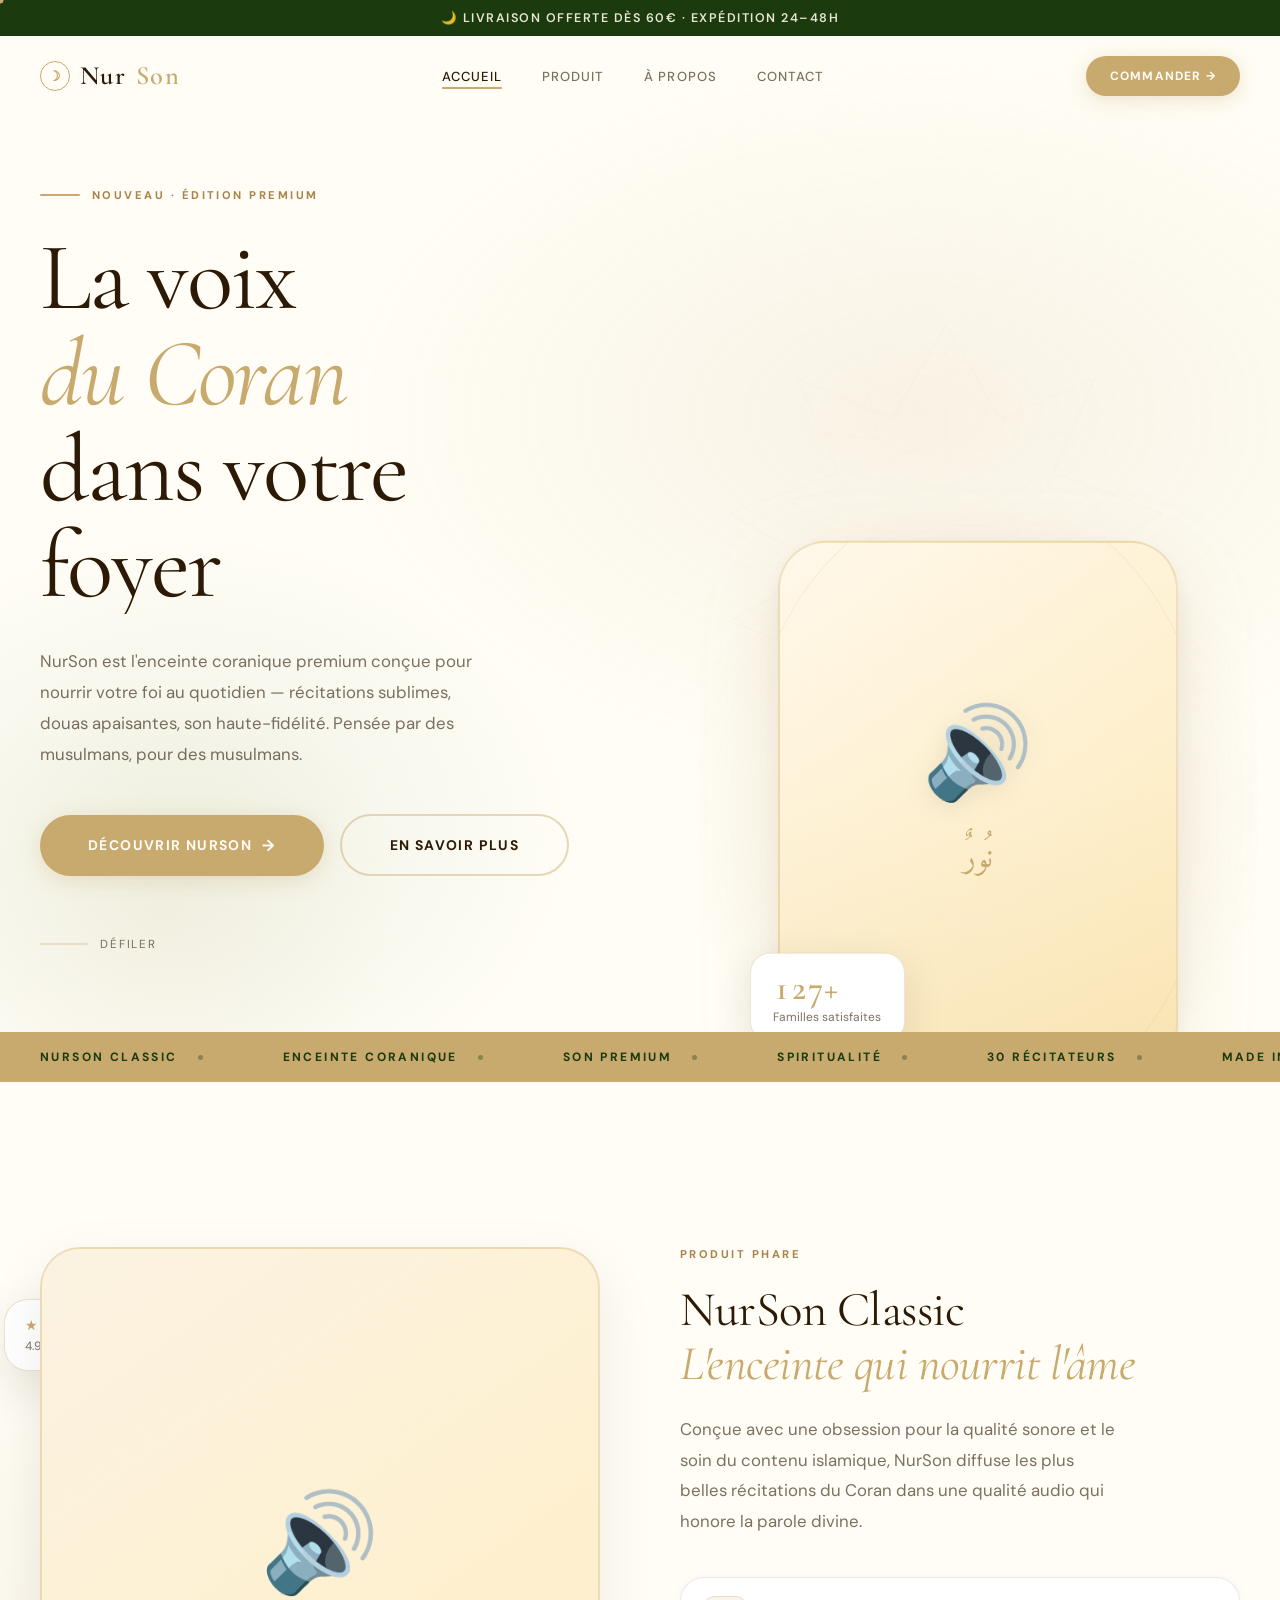
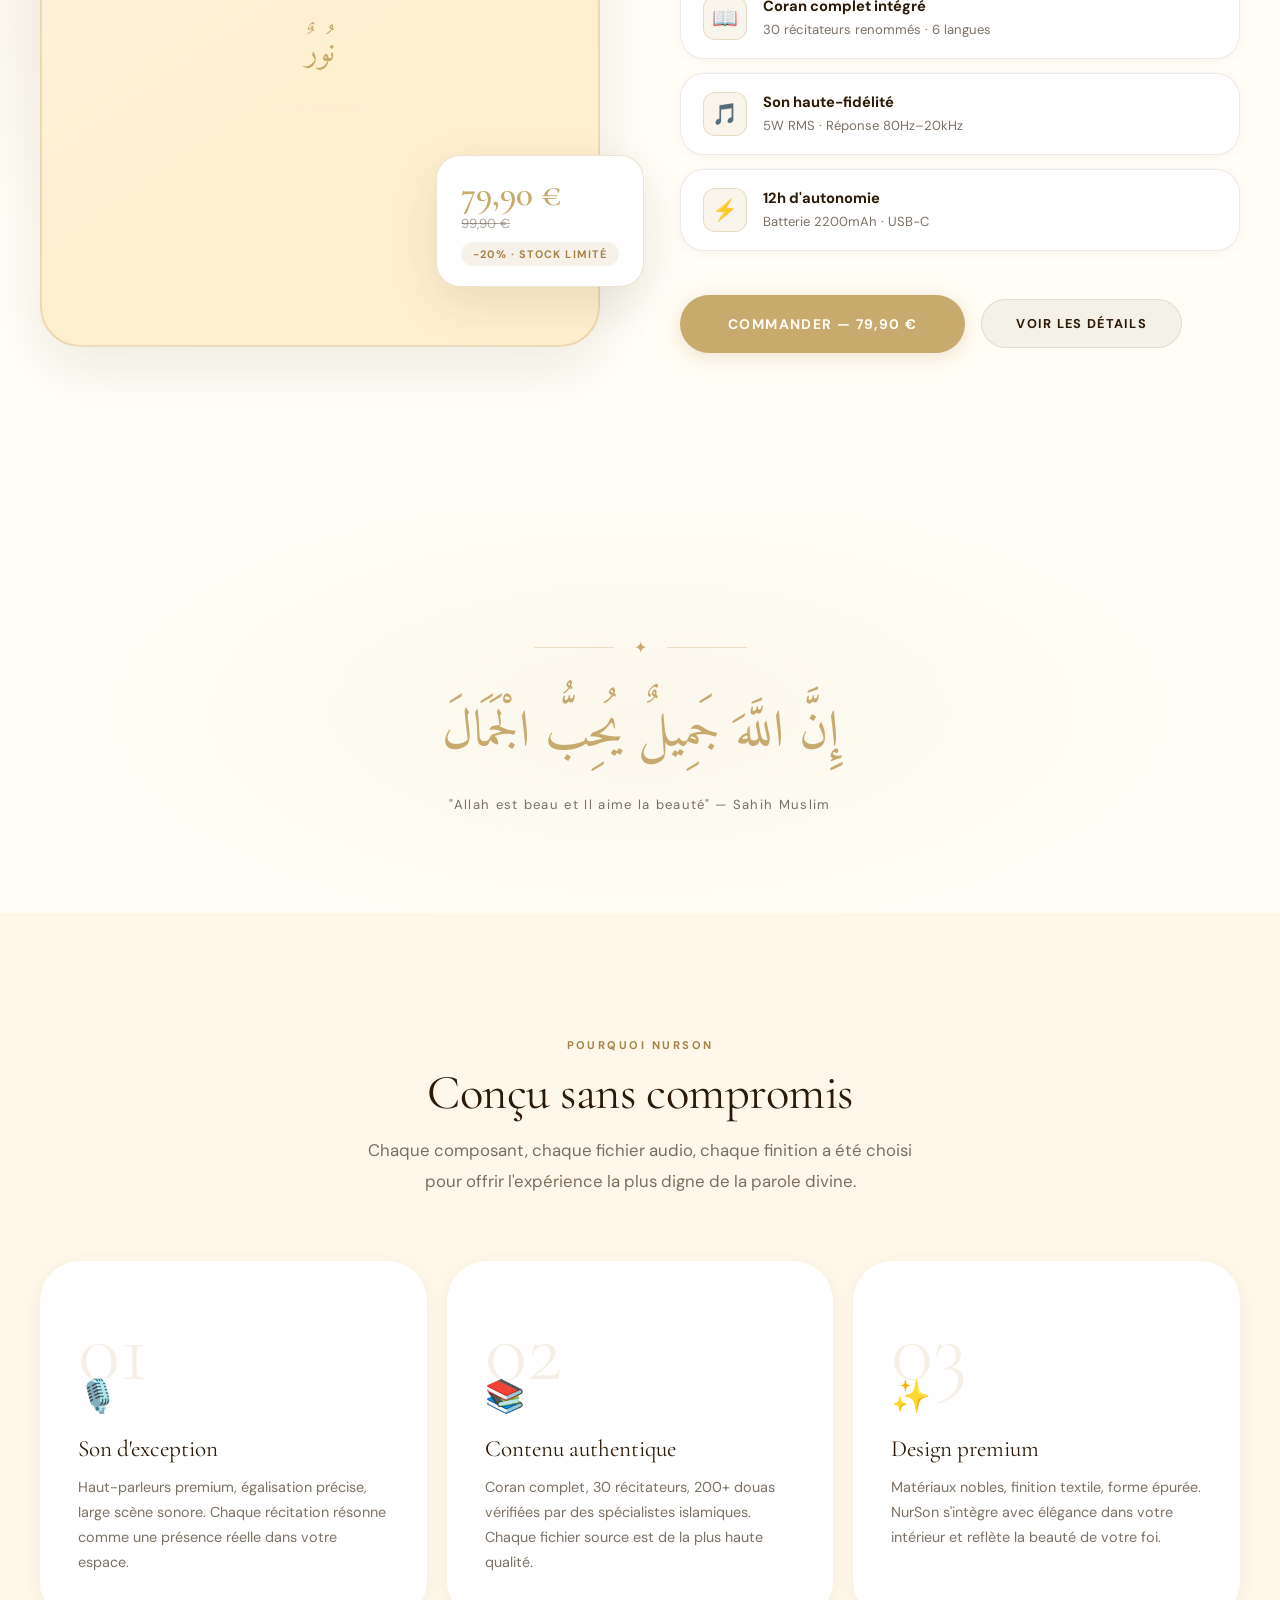
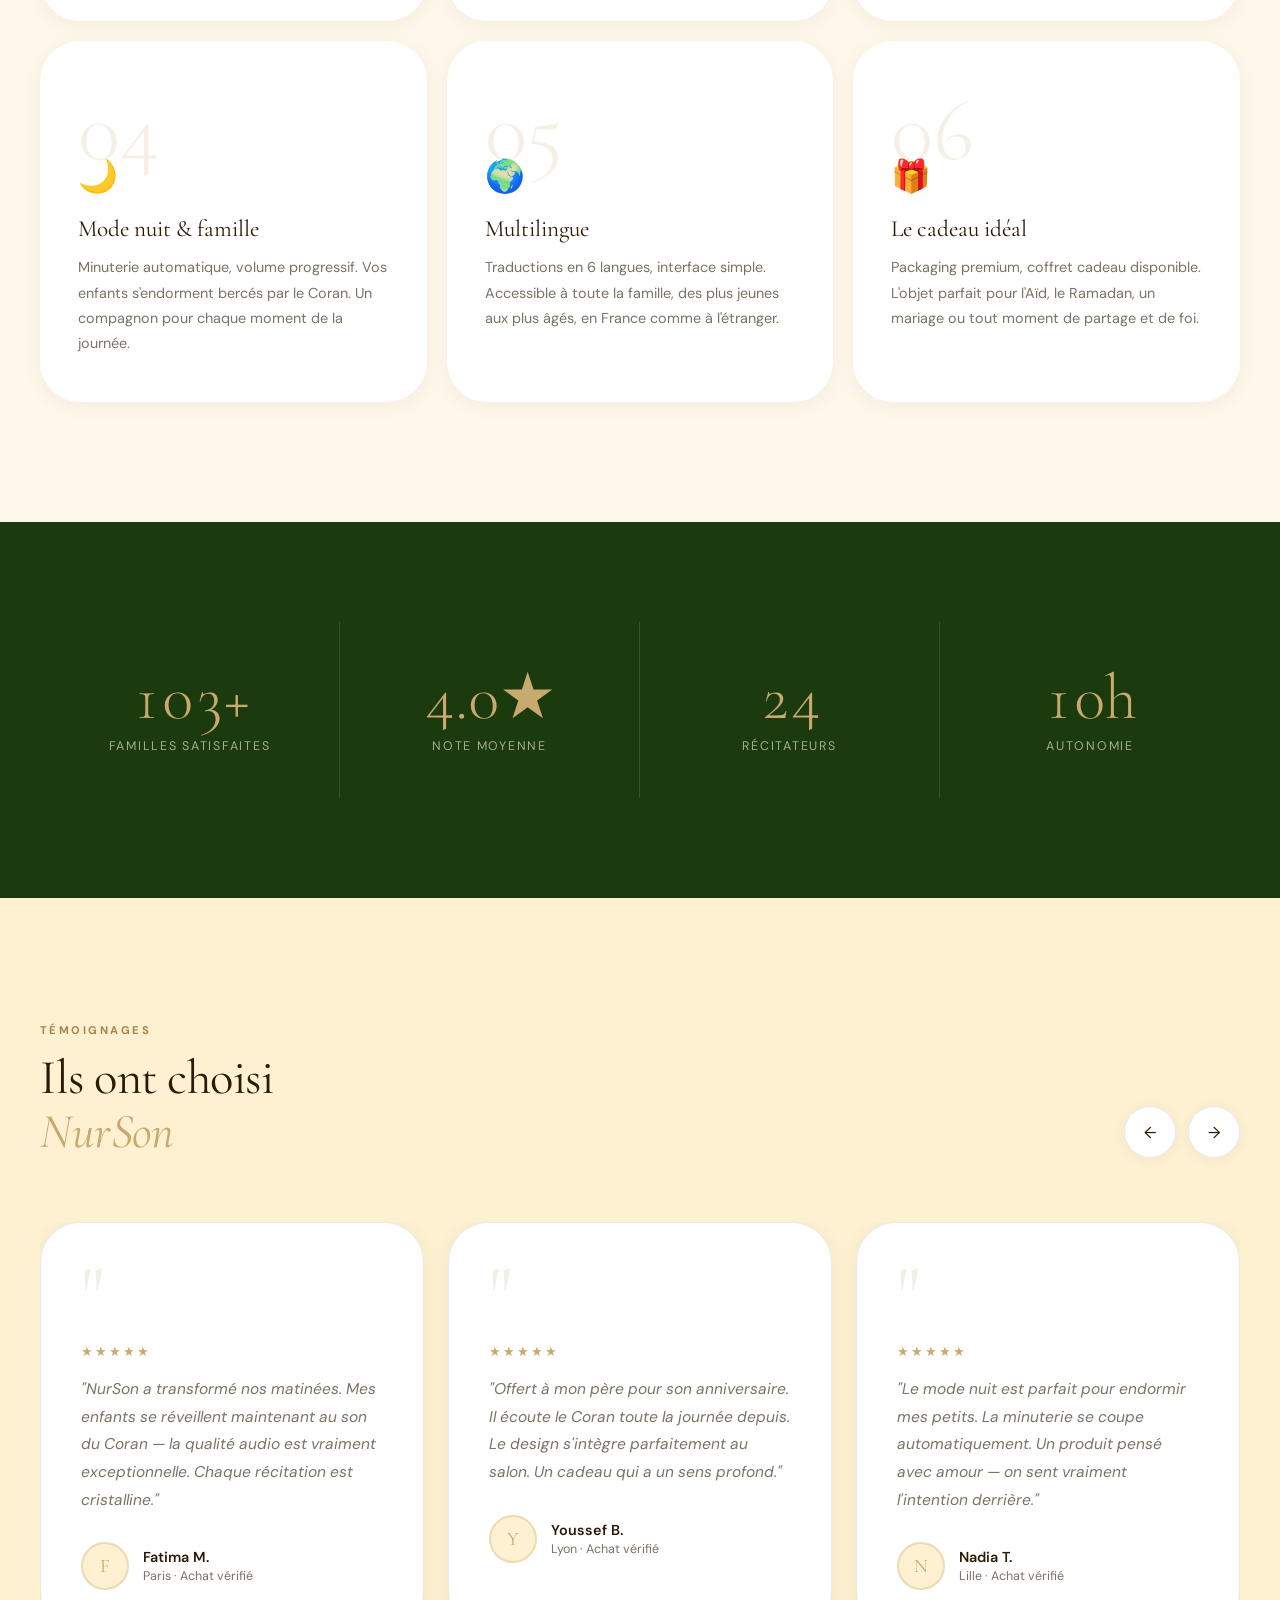
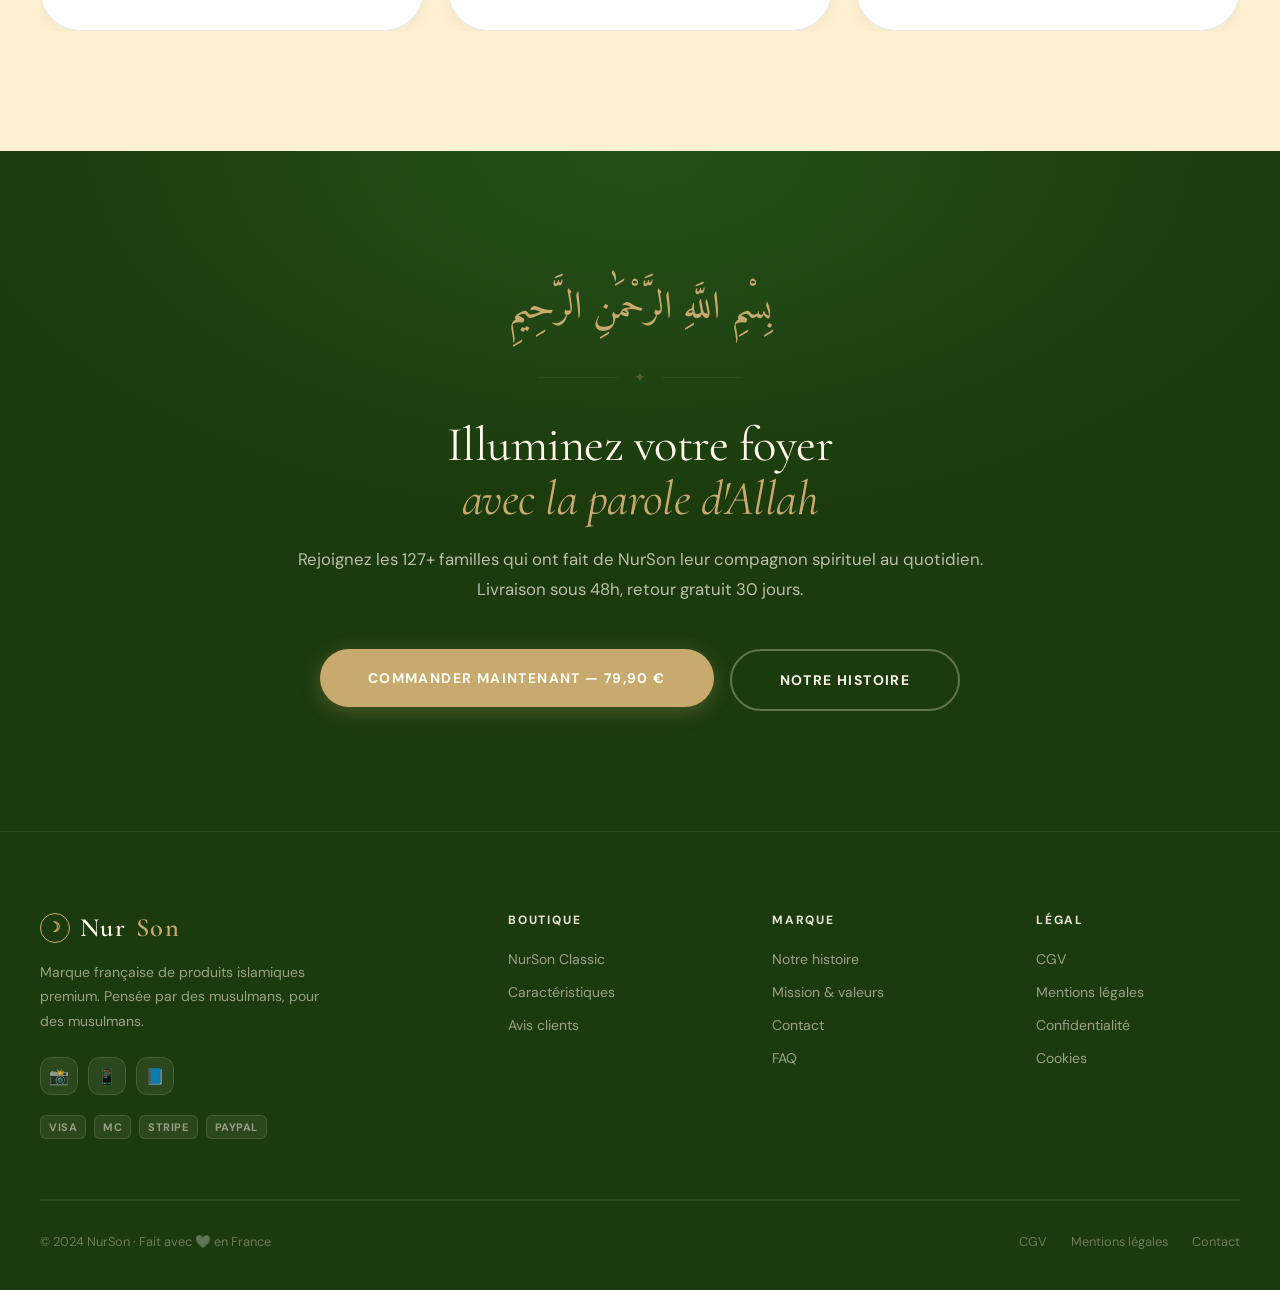
==== commit ab30d327: "redesign: v3 — style familial, formes rondes, palette chaude Direction artistique complète pour un p" ====
--- a/index.html
+++ b/index.html
@@ -17,8 +17,8 @@
   <link rel="preconnect" href="https://fonts.gstatic.com" crossorigin />
   <link href="https://fonts.googleapis.com/css2?family=Cormorant+Garamond:ital,wght@0,300;0,400;0,600;1,300;1,400&family=DM+Sans:wght@300;400;500;600&family=Amiri:wght@400;700&display=swap" rel="stylesheet" />
 
-  <link rel="stylesheet" href="css/style.css?v=8" />
-  <link rel="stylesheet" href="css/animations.css?v=3" />
+  <link rel="stylesheet" href="css/style.css?v=9" />
+  <link rel="stylesheet" href="css/animations.css?v=4" />
   <link rel="icon" type="image/svg+xml" href="images/favicon.svg" />
 
   <script type="application/ld+json">
--- a/css/style.css
+++ b/css/style.css
@@ -1,16 +1,15 @@
 /* ============================================
-   NurSon — Design System Premium v2
-   ============================================ */
-
-
+   NurSon — Design System v3
+   Famille & Lumière · Formes rondes · Chaleur
+   ============================================ */
 
 /* ---- Reset ---- */
 *, *::before, *::after { box-sizing: border-box; margin: 0; padding: 0; }
 html { scroll-behavior: smooth; font-size: 16px; }
 body {
   font-family: 'DM Sans', sans-serif;
-  background: #FEFCF7;
-  color: #1A2414;
+  background: #FFFDF5;
+  color: #2C1A06;
   overflow-x: hidden;
   -webkit-font-smoothing: antialiased;
   cursor: none;
@@ -22,55 +21,71 @@
 
 /* ---- Tokens ---- */
 :root {
-  --bg: #FEFCF7;
-  --bg-2: #F5F0E8;
-  --bg-3: #EDE8DC;
-  --surface: #FFFFFF;
-  --surface-2: #F5F0E8;
-  --gold: #C8A96E;
-
-  /* ---- Aliases for compatibility ---- */
-  --muted: rgba(26, 36, 20, 0.6);
-  --font-sans: 'DM Sans', sans-serif;
-  --color-cream: #F5F0E8;
-  --color-muted: rgba(26, 36, 20, 0.6);
-  --gold-bright: #D4B87A;
-  --gold-dim: #A88A52;
-  --gold-glow: rgba(200, 169, 110, 0.2);
-  --white: #1A2414;
-  --white-60: rgba(26, 36, 20, 0.6);
-  --white-30: rgba(26, 36, 20, 0.35);
-  --white-10: rgba(26, 36, 20, 0.06);
-  --green: #2D6246;
-  --green-bright: #3D8060;
-  --border: rgba(200, 169, 110, 0.3);
-  --border-dim: rgba(26, 36, 20, 0.1);
-  --radius: 6px;
-  --radius-md: 16px;
-  --radius-lg: 28px;
+  /* Backgrounds */
+  --bg:       #FFFDF5;
+  --bg-2:     #FFF8EA;
+  --bg-3:     #FEF1D2;
+  --surface:  #FFFFFF;
+  --surface-2:#FFF8EA;
+
+  /* Gold — conservé */
+  --gold:        #C8A96E;
+  --gold-bright: #E0C07A;
+  --gold-dim:    #A88347;
+  --gold-glow:   rgba(200,169,110,0.2);
+
+  /* Text (repurposing --white token for compat) */
+  --white:    #2C1A06;
+  --white-60: rgba(44,26,6,0.62);
+  --white-30: rgba(44,26,6,0.38);
+  --white-10: rgba(44,26,6,0.06);
+
+  /* Greens for dark sections */
+  --green-dark:  #1B3A0D;
+  --green:       #2D6020;
+  --green-bright:#4A8C3F;
+
+  /* Borders */
+  --border:     rgba(200,169,110,0.32);
+  --border-dim: rgba(44,26,6,0.09);
+
+  /* Radii — généreux pour le côté enfantin */
+  --radius:      12px;
+  --radius-md:   24px;
+  --radius-lg:   40px;
   --radius-full: 999px;
-  --ease-out: cubic-bezier(0.16, 1, 0.3, 1);
+
+  /* Easing */
+  --ease-out:    cubic-bezier(0.16, 1, 0.3, 1);
   --ease-in-out: cubic-bezier(0.87, 0, 0.13, 1);
+
+  /* Layout */
   --max-w: 1280px;
-}
-
-/* ---- Noise texture overlay ---- */
+
+  /* Compatibility */
+  --muted:       rgba(44,26,6,0.62);
+  --font-sans:   'DM Sans', sans-serif;
+  --color-cream: #FFF8EA;
+  --color-muted: rgba(44,26,6,0.62);
+}
+
+/* ---- Texture subtile ---- */
 body::before {
   content: '';
   position: fixed;
   inset: 0;
-  background-image: url("data:image/svg+xml,%3Csvg viewBox='0 0 200 200' xmlns='http://www.w3.org/2000/svg'%3E%3Cfilter id='n'%3E%3CfeTurbulence type='fractalNoise' baseFrequency='0.65' numOctaves='3' stitchTiles='stitch'/%3E%3C/filter%3E%3Crect width='100%25' height='100%25' filter='url(%23n)' opacity='0.04'/%3E%3C/svg%3E");
+  background-image: url("data:image/svg+xml,%3Csvg viewBox='0 0 200 200' xmlns='http://www.w3.org/2000/svg'%3E%3Cfilter id='n'%3E%3CfeTurbulence type='fractalNoise' baseFrequency='0.65' numOctaves='3' stitchTiles='stitch'/%3E%3C/filter%3E%3Crect width='100%25' height='100%25' filter='url(%23n)' opacity='0.03'/%3E%3C/svg%3E");
   background-size: 200px 200px;
   pointer-events: none;
   z-index: 9999;
-  opacity: 0.15;
+  opacity: 0.2;
 }
 
 /* ---- Custom Cursor ---- */
 #cursor-dot {
   position: fixed;
-  width: 6px;
-  height: 6px;
+  width: 7px;
+  height: 7px;
   background: var(--gold);
   border-radius: 50%;
   pointer-events: none;
@@ -80,82 +95,78 @@
 }
 #cursor-ring {
   position: fixed;
-  width: 36px;
-  height: 36px;
-  border: 1px solid rgba(200, 169, 110, 0.5);
+  width: 38px;
+  height: 38px;
+  border: 1.5px solid rgba(200,169,110,0.45);
   border-radius: 50%;
   pointer-events: none;
   z-index: 9999;
   transform: translate(-50%, -50%);
   transition: transform 0.08s linear, width 0.4s var(--ease-out), height 0.4s var(--ease-out), opacity 0.3s;
 }
-.cursor-hover #cursor-ring { width: 60px; height: 60px; opacity: 0.6; }
-.cursor-hover #cursor-dot { width: 4px; height: 4px; }
-
-/* ---- Typography ---- */
+.cursor-hover #cursor-ring { width: 64px; height: 64px; opacity: 0.5; }
+.cursor-hover #cursor-dot  { width: 4px; height: 4px; }
+
+/* ============================================
+   TYPOGRAPHIE
+   ============================================ */
 .t-display {
   font-family: 'Cormorant Garamond', serif;
-  font-size: clamp(3.5rem, 8vw, 8rem);
-  font-weight: 300;
-  line-height: 0.95;
+  font-size: clamp(3.2rem, 7.5vw, 7.5rem);
+  font-weight: 400;
+  line-height: 1.0;
   letter-spacing: -0.02em;
   color: var(--white);
 }
 .t-headline {
   font-family: 'Cormorant Garamond', serif;
-  font-size: clamp(2.2rem, 4vw, 4rem);
-  font-weight: 300;
+  font-size: clamp(2rem, 3.8vw, 3.8rem);
+  font-weight: 400;
   line-height: 1.1;
   letter-spacing: -0.01em;
   color: var(--white);
 }
 .t-title {
   font-family: 'Cormorant Garamond', serif;
-  font-size: clamp(1.6rem, 2.5vw, 2.4rem);
+  font-size: clamp(1.5rem, 2.4vw, 2.3rem);
   font-weight: 400;
-  line-height: 1.15;
+  line-height: 1.2;
   color: var(--white);
 }
 .t-label {
   font-size: 0.7rem;
-  font-weight: 600;
+  font-weight: 700;
   letter-spacing: 0.22em;
   text-transform: uppercase;
-  color: var(--gold);
-}
-.t-body { font-size: 1rem; line-height: 1.8; color: var(--white-60); }
-.t-small { font-size: 0.85rem; color: var(--white-60); }
+  color: var(--gold-dim);
+}
+.t-body  { font-size: 1.05rem; line-height: 1.82; color: var(--white-60); }
+.t-small { font-size: 0.875rem; line-height: 1.6; color: var(--white-60); }
 .t-arabic {
   font-family: 'Amiri', serif;
-  font-size: 2rem;
+  font-size: 2.2rem;
   color: var(--gold);
   line-height: 2;
   text-align: center;
 }
-
-/* Dark section typography overrides — white text on dark bg */
-.stats .t-headline,
-.stats .t-display,
-.stats .t-title,
-.cta-section .t-headline,
-.cta-section .t-display,
-.cta-section .t-title {
-  color: #F0EDE6;
-}
-
 .italic { font-style: italic; }
-.gold { color: var(--gold); }
-
-/* ---- Layout ---- */
+.gold   { color: var(--gold); }
+
+/* Dark section typo overrides */
+.stats .t-headline, .stats .t-display, .stats .t-title,
+.cta-section .t-headline, .cta-section .t-display, .cta-section .t-title {
+  color: #FFF8EA;
+}
+
+/* ============================================
+   LAYOUT
+   ============================================ */
 .container { max-width: var(--max-w); margin: 0 auto; padding: 0 40px; }
-.section { padding: 120px 0; }
-.section--sm { padding: 80px 0; }
+.section    { padding: 120px 0; }
+.section--sm{ padding: 80px 0; }
 
 /* ---- Reveal animations ---- */
-.reveal-line {
-  overflow: hidden;
-  display: block;
-}
+.reveal-line { overflow: hidden; display: block; }
 .reveal-line span {
   display: block;
   transform: translateY(110%);
@@ -165,21 +176,22 @@
 
 .reveal-fade {
   opacity: 0;
-  transform: translateY(32px);
+  transform: translateY(28px);
   transition: opacity 0.9s var(--ease-out), transform 0.9s var(--ease-out);
 }
 .reveal-fade.visible { opacity: 1; transform: translateY(0); }
-
 .reveal-fade.delay-1 { transition-delay: 0.1s; }
 .reveal-fade.delay-2 { transition-delay: 0.2s; }
 .reveal-fade.delay-3 { transition-delay: 0.3s; }
 .reveal-fade.delay-4 { transition-delay: 0.4s; }
 .reveal-fade.delay-5 { transition-delay: 0.5s; }
 
-/* ---- Announcement bar ---- */
+/* ============================================
+   ANNOUNCEMENT BAR
+   ============================================ */
 .announcement-bar {
-  background: var(--gold);
-  color: #080C0A;
+  background: var(--green-dark);
+  color: rgba(255,248,234,0.9);
   text-align: center;
   padding: 10px;
   font-size: 0.78rem;
@@ -188,21 +200,24 @@
   text-transform: uppercase;
 }
 
-/* ---- Navigation ---- */
+/* ============================================
+   NAVIGATION
+   ============================================ */
 .nav {
   position: fixed;
-  top: 40px; /* below announcement bar */
+  top: 40px;
   left: 0;
   right: 0;
   z-index: 500;
   padding: 0;
-  transition: background 0.5s var(--ease-out), top 0.3s var(--ease-out);
+  transition: background 0.5s var(--ease-out), top 0.3s var(--ease-out), box-shadow 0.4s;
 }
 .nav.scrolled {
-  background: rgba(254, 252, 247, 0.97);
+  background: rgba(255,253,245,0.96);
   backdrop-filter: blur(20px);
+  -webkit-backdrop-filter: blur(20px);
   border-bottom: 1px solid var(--border-dim);
-  box-shadow: 0 2px 24px rgba(26,36,20,0.08);
+  box-shadow: 0 4px 32px rgba(44,26,6,0.07);
   top: 0;
 }
 .nav__inner {
@@ -213,18 +228,18 @@
 }
 .nav__logo {
   font-family: 'Cormorant Garamond', serif;
-  font-size: 1.6rem;
+  font-size: 1.65rem;
   font-weight: 600;
   letter-spacing: 0.05em;
   color: var(--white);
   display: flex;
   align-items: center;
-  gap: 8px;
+  gap: 10px;
 }
 .nav__logo-mark {
-  width: 28px;
-  height: 28px;
-  border: 1px solid var(--gold);
+  width: 30px;
+  height: 30px;
+  border: 1.5px solid var(--gold);
   border-radius: 50%;
   display: flex;
   align-items: center;
@@ -233,12 +248,7 @@
   color: var(--gold);
 }
 .nav__logo em { color: var(--gold); font-style: normal; }
-
-.nav__links {
-  display: flex;
-  align-items: center;
-  gap: 40px;
-}
+.nav__links { display: flex; align-items: center; gap: 40px; }
 .nav__link {
   font-size: 0.82rem;
   font-weight: 500;
@@ -254,18 +264,14 @@
   bottom: -4px;
   left: 0;
   width: 0;
-  height: 1px;
+  height: 2px;
   background: var(--gold);
+  border-radius: 2px;
   transition: width 0.3s var(--ease-out);
 }
 .nav__link:hover, .nav__link.active { color: var(--white); }
 .nav__link:hover::after, .nav__link.active::after { width: 100%; }
-
-.nav__cta {
-  display: flex;
-  align-items: center;
-  gap: 20px;
-}
+.nav__cta { display: flex; align-items: center; gap: 20px; }
 .nav__menu-btn {
   display: none;
   background: none;
@@ -278,20 +284,23 @@
 .nav__menu-btn span {
   display: block;
   width: 22px;
-  height: 1.5px;
+  height: 2px;
   background: var(--white);
+  border-radius: 2px;
   transition: all 0.3s;
 }
 
-/* ---- Buttons ---- */
+/* ============================================
+   BOUTONS
+   ============================================ */
 .btn {
   display: inline-flex;
   align-items: center;
   gap: 10px;
-  padding: 14px 32px;
+  padding: 15px 34px;
   font-size: 0.8rem;
-  font-weight: 600;
-  letter-spacing: 0.12em;
+  font-weight: 700;
+  letter-spacing: 0.1em;
   text-transform: uppercase;
   border: none;
   border-radius: var(--radius-full);
@@ -305,72 +314,101 @@
   content: '';
   position: absolute;
   inset: 0;
-  background: rgba(255,255,255,0.1);
+  background: rgba(255,255,255,0.12);
   opacity: 0;
   transition: opacity 0.3s;
 }
 .btn:hover::after { opacity: 1; }
-.btn:hover { transform: translateY(-2px); }
+.btn:hover { transform: translateY(-3px); }
 .btn:active { transform: translateY(0); }
 
 .btn-gold {
   background: var(--gold);
-  color: #FEFCF7;
-}
-.btn-gold:hover { background: var(--gold-bright); box-shadow: 0 8px 32px rgba(200,169,110,0.35); }
-
+  color: #FFFDF5;
+  box-shadow: 0 4px 20px rgba(200,169,110,0.3);
+}
+.btn-gold:hover {
+  background: var(--gold-bright);
+  box-shadow: 0 8px 36px rgba(200,169,110,0.45);
+}
 .btn-outline {
   background: transparent;
   color: var(--white);
-  border: 1.5px solid rgba(200,169,110,0.5);
-}
-.btn-outline:hover { border-color: var(--gold); color: var(--gold); background: rgba(200,169,110,0.06); }
-
+  border: 2px solid rgba(200,169,110,0.45);
+}
+.btn-outline:hover {
+  border-color: var(--gold);
+  color: var(--gold);
+  background: rgba(200,169,110,0.07);
+}
 .btn-ghost {
-  background: var(--white-10);
+  background: rgba(44,26,6,0.05);
   color: var(--white);
-  backdrop-filter: blur(10px);
-  border: 1px solid var(--border-dim);
-}
-.btn-ghost:hover { background: rgba(200,169,110,0.15); border-color: var(--gold); }
-
-.btn-lg { padding: 18px 44px; font-size: 0.85rem; }
+  border: 1.5px solid var(--border-dim);
+}
+.btn-ghost:hover { background: rgba(200,169,110,0.1); border-color: var(--border); }
+
+.btn-lg   { padding: 20px 48px; font-size: 0.87rem; }
 .btn-full { width: 100%; justify-content: center; }
 
 .btn-icon {
-  width: 48px;
-  height: 48px;
+  width: 52px;
+  height: 52px;
   padding: 0;
   border-radius: 50%;
   justify-content: center;
-  background: var(--white-10);
-  border: 1px solid var(--border-dim);
+  background: var(--surface);
+  border: 1.5px solid var(--border-dim);
   color: var(--white);
   font-size: 1rem;
+  box-shadow: 0 2px 12px rgba(44,26,6,0.06);
 }
 .btn-icon:hover { border-color: var(--gold); color: var(--gold); }
 
-/* ---- Magnetic button wrapper ---- */
+/* Dark section buttons */
+.cta-section .btn-outline {
+  color: #FFF8EA;
+  border-color: rgba(255,248,234,0.3);
+}
+.cta-section .btn-outline:hover {
+  border-color: var(--gold);
+  color: var(--gold);
+  background: rgba(200,169,110,0.1);
+}
+
 .mag-btn { display: inline-block; }
 
-/* ---- Hero ---- */
+/* ============================================
+   HERO
+   ============================================ */
 .hero {
   min-height: 100svh;
   display: flex;
   align-items: center;
   position: relative;
   overflow: hidden;
-  padding: 152px 0 80px; /* 40px bar + 72px nav + 40px breathing room */
-}
-.hero > .container {
-  width: 100%;
-}
+  padding: 152px 0 80px;
+}
+.hero > .container { width: 100%; }
 
 .hero__bg {
   position: absolute;
   inset: 0;
-  background: radial-gradient(ellipse 80% 60% at 70% 40%, rgba(45,98,70,0.07) 0%, transparent 70%),
-              radial-gradient(ellipse 50% 50% at 20% 80%, rgba(200,169,110,0.1) 0%, transparent 60%);
+  background:
+    radial-gradient(ellipse 70% 55% at 72% 38%, rgba(200,169,110,0.12) 0%, transparent 65%),
+    radial-gradient(ellipse 50% 50% at 15% 80%, rgba(45,96,32,0.07) 0%, transparent 60%);
+}
+
+/* Blob décoratif */
+.hero__bg::after {
+  content: '';
+  position: absolute;
+  bottom: -120px;
+  left: -80px;
+  width: 480px;
+  height: 480px;
+  background: radial-gradient(circle, rgba(200,169,110,0.08) 0%, transparent 70%);
+  border-radius: 50%;
 }
 
 .hero__geo {
@@ -380,7 +418,7 @@
   transform: translateY(calc(-50% + 36px));
   width: min(540px, 45vw);
   aspect-ratio: 1;
-  opacity: 0.15;
+  opacity: 0.13;
   animation: geoRotate 60s linear infinite;
 }
 @keyframes geoRotate { to { transform: translateY(calc(-50% + 36px)) rotate(360deg); } }
@@ -396,26 +434,29 @@
   position: absolute;
   right: 8%;
   top: 50%;
-  transform: translateY(calc(-50% + 36px)); /* offset for asymmetric padding (152px top, 80px bottom) */
-  width: min(420px, 38vw);
+  transform: translateY(calc(-50% + 36px));
+  width: min(400px, 36vw);
   z-index: 2;
 }
 .hero__product-glow {
   position: absolute;
-  inset: -60px;
-  background: radial-gradient(circle, rgba(200,169,110,0.18) 0%, transparent 70%);
+  inset: -80px;
+  background: radial-gradient(circle, rgba(200,169,110,0.15) 0%, transparent 70%);
   animation: glowPulse 4s ease-in-out infinite;
 }
 @keyframes glowPulse {
   0%, 100% { opacity: 0.7; transform: scale(1); }
-  50% { opacity: 1; transform: scale(1.05); }
+  50%       { opacity: 1;   transform: scale(1.05); }
 }
 .hero__product-visual {
   width: 100%;
   aspect-ratio: 3/4;
-  background: linear-gradient(145deg, #F5F0E8 0%, #EDE8DC 60%, #E5DDD0 100%);
-  border-radius: var(--radius-lg);
-  border: 1px solid var(--border);
+  background: linear-gradient(145deg, #FFF8EA 0%, #FEF0CE 55%, #FDE8B8 100%);
+  border-radius: 48px;
+  border: 2px solid rgba(200,169,110,0.3);
+  box-shadow:
+    0 24px 80px rgba(200,169,110,0.18),
+    0 8px 24px rgba(44,26,6,0.06);
   display: flex;
   flex-direction: column;
   align-items: center;
@@ -427,116 +468,96 @@
 }
 @keyframes float {
   0%, 100% { transform: translateY(0); }
-  50% { transform: translateY(-16px); }
+  50%       { transform: translateY(-14px); }
 }
 .hero__product-visual::before {
   content: '';
   position: absolute;
-  bottom: 0;
-  left: 0;
-  right: 0;
-  height: 40%;
-  background: linear-gradient(to top, rgba(200,169,110,0.06), transparent);
-}
-
-.hero__product-icon { font-size: clamp(4rem, 7vw, 7rem); z-index: 1; animation: float 6s ease-in-out infinite 1s; }
+  inset: 0;
+  background: linear-gradient(to top, rgba(200,169,110,0.08), transparent 55%);
+}
+.hero__product-icon {
+  font-size: clamp(4rem, 7vw, 7rem);
+  z-index: 1;
+  animation: float 6s ease-in-out infinite 1s;
+  filter: drop-shadow(0 4px 12px rgba(44,26,6,0.1));
+}
 .hero__product-arabic {
   font-family: 'Amiri', serif;
-  font-size: 1.8rem;
-  color: rgba(200,169,110,0.7);
+  font-size: 2rem;
+  color: var(--gold);
   z-index: 1;
 }
 
 .hero__badge {
   position: absolute;
   bottom: 32px;
-  left: -24px;
-  background: var(--surface);
-  border: 1px solid var(--border);
-  border-radius: var(--radius-md);
-  padding: 16px 20px;
-  backdrop-filter: blur(20px);
+  left: -28px;
+  background: #FFFFFF;
+  border: 1.5px solid rgba(200,169,110,0.3);
+  border-radius: 20px;
+  padding: 16px 22px;
+  box-shadow: 0 12px 40px rgba(44,26,6,0.1);
   z-index: 3;
-  min-width: 150px;
+  min-width: 155px;
 }
 .hero__badge-num {
   font-family: 'Cormorant Garamond', serif;
-  font-size: 2rem;
+  font-size: 2.2rem;
   font-weight: 600;
   color: var(--gold);
   line-height: 1;
 }
 .hero__badge-txt { font-size: 0.75rem; color: var(--white-60); margin-top: 4px; }
 
-.hero__content {
-  position: relative;
-  z-index: 3;
-  max-width: 560px;
-}
-.hero__eyebrow {
+.hero__content { position: relative; z-index: 3; max-width: 560px; }
+.hero__eyebrow { display: flex; align-items: center; gap: 12px; margin-bottom: 28px; }
+.hero__eyebrow-line { width: 40px; height: 2px; background: var(--gold); border-radius: 2px; }
+.hero__title { color: var(--white); margin-bottom: 32px; }
+.hero__title em { font-style: italic; color: var(--gold); }
+.hero__body { max-width: 440px; color: var(--white-60); line-height: 1.85; margin-bottom: 44px; font-size: 1.05rem; }
+.hero__actions { display: flex; gap: 16px; align-items: center; flex-wrap: wrap; margin-bottom: 60px; }
+.hero__scroll {
   display: flex;
   align-items: center;
   gap: 12px;
-  margin-bottom: 28px;
-}
-.hero__eyebrow-line {
-  width: 40px;
-  height: 1px;
-  background: var(--gold);
-}
-.hero__title { color: var(--white); margin-bottom: 32px; }
-.hero__title .line-2 { padding-left: 80px; }
-.hero__title .line-3 { padding-left: 160px; }
-.hero__title em { font-style: italic; color: var(--gold); }
-
-.hero__body {
-  max-width: 420px;
-  color: var(--white-60);
-  line-height: 1.8;
-  margin-bottom: 44px;
-}
-.hero__actions { display: flex; gap: 16px; align-items: center; flex-wrap: wrap; margin-bottom: 64px; }
-.hero__scroll {
-  display: flex;
-  align-items: center;
-  gap: 12px;
-  font-size: 0.75rem;
-  letter-spacing: 0.15em;
+  font-size: 0.73rem;
+  letter-spacing: 0.16em;
   text-transform: uppercase;
   color: var(--white-60);
 }
 .hero__scroll-line {
   width: 48px;
-  height: 1px;
+  height: 2px;
   background: rgba(200,169,110,0.3);
+  border-radius: 2px;
   position: relative;
   overflow: hidden;
 }
 .hero__scroll-line::after {
   content: '';
   position: absolute;
-  top: 0;
-  left: -100%;
-  width: 100%;
-  height: 100%;
+  top: 0; left: -100%;
+  width: 100%; height: 100%;
   background: var(--gold);
   animation: scrollLine 2s ease-in-out infinite;
 }
 @keyframes scrollLine { to { left: 100%; } }
 
-/* ---- Marquee ---- */
+/* ============================================
+   MARQUEE
+   ============================================ */
 .marquee-section {
   background: var(--gold);
   padding: 16px 0;
   overflow: hidden;
-  border-top: 1px solid rgba(0,0,0,0.1);
-  border-bottom: 1px solid rgba(0,0,0,0.1);
+  border-top: 1px solid rgba(200,169,110,0.3);
+  border-bottom: 1px solid rgba(200,169,110,0.3);
 }
 .marquee-track {
   display: flex;
-  gap: 0;
   white-space: nowrap;
-  animation: marquee 20s linear infinite;
+  animation: marquee 22s linear infinite;
   width: max-content;
 }
 .marquee-track:hover { animation-play-state: paused; }
@@ -550,11 +571,13 @@
   font-weight: 700;
   letter-spacing: 0.2em;
   text-transform: uppercase;
-  color: #080C0A;
-}
-.marquee-dot { width: 4px; height: 4px; border-radius: 50%; background: rgba(0,0,0,0.3); }
-
-/* ---- Product Spotlight ---- */
+  color: #1B3A0D;
+}
+.marquee-dot { width: 5px; height: 5px; border-radius: 50%; background: rgba(27,58,13,0.35); }
+
+/* ============================================
+   SPOTLIGHT
+   ============================================ */
 .spotlight {
   background: var(--bg);
   position: relative;
@@ -563,12 +586,13 @@
 .spotlight::before {
   content: '';
   position: absolute;
-  left: -20%;
+  left: -10%;
   top: 50%;
   transform: translateY(-50%);
-  width: 600px;
-  height: 600px;
-  background: radial-gradient(circle, rgba(200,169,110,0.12) 0%, transparent 70%);
+  width: 500px;
+  height: 500px;
+  background: radial-gradient(circle, rgba(200,169,110,0.1) 0%, transparent 70%);
+  border-radius: 50%;
   pointer-events: none;
 }
 .spotlight__inner {
@@ -577,15 +601,14 @@
   gap: 80px;
   align-items: center;
 }
-.spotlight__visual {
-  position: relative;
-}
+.spotlight__visual { position: relative; }
 .spotlight__img-main {
   width: 100%;
   aspect-ratio: 4/5;
-  background: var(--surface);
+  background: linear-gradient(145deg, #FFF8EA 0%, #FEF0CE 60%);
   border-radius: var(--radius-lg);
-  border: 1px solid var(--border);
+  border: 2px solid var(--border);
+  box-shadow: 0 20px 60px rgba(44,26,6,0.08);
   overflow: hidden;
   position: relative;
   display: flex;
@@ -598,206 +621,217 @@
   content: '';
   position: absolute;
   inset: 0;
-  background: linear-gradient(145deg, rgba(200,169,110,0.05) 0%, transparent 60%);
+  background: linear-gradient(145deg, rgba(200,169,110,0.07) 0%, transparent 55%);
 }
 .spotlight__float-card {
   position: absolute;
-  right: -40px;
+  right: -44px;
   bottom: 60px;
-  background: var(--surface-2);
-  border: 1px solid var(--border);
+  background: #FFFFFF;
+  border: 1.5px solid var(--border);
   border-radius: var(--radius-md);
   padding: 20px 24px;
-  backdrop-filter: blur(20px);
   min-width: 180px;
-  box-shadow: 0 20px 60px rgba(0,0,0,0.12);
+  box-shadow: 0 16px 48px rgba(44,26,6,0.1);
 }
 .spotlight__float-card .price {
   font-family: 'Cormorant Garamond', serif;
-  font-size: 2rem;
+  font-size: 2.2rem;
   font-weight: 600;
   color: var(--gold);
   line-height: 1;
 }
 .spotlight__float-card .price-old {
-  font-size: 0.8rem;
+  font-size: 0.82rem;
   color: var(--white-30);
   text-decoration: line-through;
   margin-top: 4px;
 }
 .spotlight__float-card .price-badge {
   display: inline-block;
-  background: rgba(200,169,110,0.2);
-  color: var(--gold);
-  font-size: 0.7rem;
+  background: rgba(200,169,110,0.15);
+  color: var(--gold-dim);
+  font-size: 0.68rem;
   font-weight: 700;
   letter-spacing: 0.1em;
   text-transform: uppercase;
-  padding: 4px 10px;
+  padding: 5px 12px;
   border-radius: var(--radius-full);
-  margin-top: 8px;
+  margin-top: 10px;
 }
 .spotlight__stars-card {
   position: absolute;
-  left: -32px;
-  top: 48px;
-  background: var(--surface-2);
-  border: 1px solid var(--border);
+  left: -36px;
+  top: 52px;
+  background: #FFFFFF;
+  border: 1.5px solid var(--border);
   border-radius: var(--radius-md);
   padding: 16px 20px;
-  backdrop-filter: blur(20px);
-  box-shadow: 0 20px 60px rgba(0,0,0,0.12);
-}
-.spotlight__stars-card .stars { color: var(--gold); font-size: 0.9rem; letter-spacing: 2px; }
+  box-shadow: 0 16px 48px rgba(44,26,6,0.1);
+}
+.spotlight__stars-card .stars       { color: var(--gold); font-size: 0.9rem; letter-spacing: 2px; }
 .spotlight__stars-card .stars-count { font-size: 0.75rem; color: var(--white-60); margin-top: 4px; }
 
 .spotlight__content { padding: 40px 0; }
-.spotlight__label { margin-bottom: 20px; }
-.spotlight__title { color: var(--white); margin-bottom: 24px; }
-.spotlight__desc { margin-bottom: 40px; font-size: 1rem; line-height: 1.8; color: var(--white-60); max-width: 440px; }
-
-.feature-pills { display: flex; flex-direction: column; gap: 16px; margin-bottom: 44px; }
+.spotlight__label   { margin-bottom: 20px; }
+.spotlight__title   { color: var(--white); margin-bottom: 24px; }
+.spotlight__desc    { margin-bottom: 40px; font-size: 1.05rem; line-height: 1.82; color: var(--white-60); max-width: 440px; }
+
+.feature-pills { display: flex; flex-direction: column; gap: 14px; margin-bottom: 44px; }
 .feature-pill {
   display: flex;
   align-items: center;
   gap: 16px;
-  padding: 16px 20px;
+  padding: 18px 22px;
   background: var(--surface);
-  border: 1px solid var(--border-dim);
+  border: 1.5px solid var(--border-dim);
   border-radius: var(--radius-md);
-  transition: border-color 0.3s, background 0.3s;
-  box-shadow: 0 2px 8px rgba(26,36,20,0.04);
-}
-.feature-pill:hover { border-color: var(--border); background: rgba(200,169,110,0.06); }
+  transition: border-color 0.3s, box-shadow 0.3s;
+  box-shadow: 0 2px 12px rgba(44,26,6,0.04);
+}
+.feature-pill:hover {
+  border-color: var(--border);
+  box-shadow: 0 6px 24px rgba(200,169,110,0.12);
+}
 .feature-pill__icon {
-  width: 40px;
-  height: 40px;
+  width: 44px;
+  height: 44px;
   border-radius: var(--radius);
-  background: rgba(200,169,110,0.1);
+  background: rgba(200,169,110,0.12);
   display: flex;
   align-items: center;
   justify-content: center;
-  font-size: 1.2rem;
+  font-size: 1.3rem;
   flex-shrink: 0;
-  border: 1px solid var(--border);
-}
-.feature-pill__text strong { display: block; font-size: 0.9rem; color: var(--white); margin-bottom: 2px; }
-.feature-pill__text span { font-size: 0.8rem; color: var(--white-60); }
-
+  border: 1.5px solid var(--border);
+}
+.feature-pill__text strong { display: block; font-size: 0.92rem; color: var(--white); margin-bottom: 2px; }
+.feature-pill__text span   { font-size: 0.82rem; color: var(--white-60); }
 .spotlight__cta { display: flex; gap: 16px; align-items: center; }
 
-/* ---- Why section ---- */
+/* ============================================
+   WHY SECTION
+   ============================================ */
 .why { background: var(--bg-2); }
 .why__grid {
   display: grid;
   grid-template-columns: repeat(3, 1fr);
-  gap: 1px;
-  background: rgba(200,169,110,0.15);
-  border: 1px solid rgba(200,169,110,0.15);
+  gap: 20px;
+}
+.why-card {
+  background: var(--surface);
+  padding: 44px 36px;
   border-radius: var(--radius-lg);
+  border: 2px solid transparent;
+  position: relative;
   overflow: hidden;
-}
-.why-card {
-  background: var(--bg-2);
-  padding: 48px 40px;
-  position: relative;
-  transition: background 0.4s;
+  transition: border-color 0.35s, transform 0.35s, box-shadow 0.35s;
+  box-shadow: 0 4px 20px rgba(44,26,6,0.05);
 }
 .why-card::before {
   content: '';
   position: absolute;
   inset: 0;
-  background: linear-gradient(135deg, rgba(200,169,110,0.08) 0%, transparent 60%);
+  background: linear-gradient(135deg, rgba(200,169,110,0.06) 0%, transparent 55%);
   opacity: 0;
-  transition: opacity 0.4s;
-}
-.why-card:hover { background: #FEFCF7; }
+  transition: opacity 0.35s;
+}
+.why-card:hover {
+  border-color: rgba(200,169,110,0.35);
+  transform: translateY(-6px);
+  box-shadow: 0 16px 48px rgba(44,26,6,0.09);
+}
 .why-card:hover::before { opacity: 1; }
 
 .why-card__num {
   font-family: 'Cormorant Garamond', serif;
-  font-size: 5rem;
+  font-size: 5.5rem;
   font-weight: 300;
-  color: rgba(200,169,110,0.22);
+  color: rgba(200,169,110,0.18);
   line-height: 1;
-  margin-bottom: -16px;
-  transition: color 0.4s;
-}
-.why-card:hover .why-card__num { color: rgba(200,169,110,0.4); }
-.why-card__icon { font-size: 1.8rem; margin-bottom: 20px; }
+  margin-bottom: -20px;
+  transition: color 0.35s;
+}
+.why-card:hover .why-card__num { color: rgba(200,169,110,0.35); }
+.why-card__icon  { font-size: 2rem; margin-bottom: 18px; }
 .why-card__title {
   font-family: 'Cormorant Garamond', serif;
-  font-size: 1.4rem;
+  font-size: 1.45rem;
   font-weight: 400;
   color: var(--white);
   margin-bottom: 12px;
 }
-.why-card__text { font-size: 0.875rem; color: var(--white-60); line-height: 1.7; }
-
-/* ---- Stats ---- */
-.stats { background: #1A2414; padding: 100px 0; }
-.stats .stat-item { border-right-color: rgba(240,237,230,0.1); }
-.stats .stat-item__label { color: rgba(240,237,230,0.6); }
+.why-card__text { font-size: 0.9rem; color: var(--white-60); line-height: 1.75; }
+
+/* ============================================
+   STATS (dark section)
+   ============================================ */
+.stats { background: #1B3A0D; padding: 100px 0; }
 .stats__grid { display: grid; grid-template-columns: repeat(4, 1fr); gap: 0; }
 .stat-item {
   text-align: center;
-  padding: 40px 20px;
-  border-right: 1px solid var(--border-dim);
+  padding: 44px 24px;
+  border-right: 1px solid rgba(255,248,234,0.12);
 }
 .stat-item:last-child { border-right: none; }
 .stat-item__num {
   font-family: 'Cormorant Garamond', serif;
-  font-size: clamp(3rem, 5vw, 5rem);
+  font-size: clamp(3rem, 5vw, 5.5rem);
   font-weight: 300;
   color: var(--gold);
   line-height: 1;
   margin-bottom: 8px;
 }
-.stat-item__label { font-size: 0.78rem; letter-spacing: 0.12em; text-transform: uppercase; color: var(--white-60); }
-
-/* ---- Testimonials ---- */
+.stat-item__label {
+  font-size: 0.78rem;
+  letter-spacing: 0.14em;
+  text-transform: uppercase;
+  color: rgba(255,248,234,0.6);
+}
+
+/* ============================================
+   TESTIMONIALS
+   ============================================ */
 .testimonials { background: var(--bg-3); overflow: hidden; }
 .testimonials__header { margin-bottom: 64px; }
-
 .testimonials__track-wrap { overflow: hidden; }
 .testimonials__track {
   display: flex;
   gap: 24px;
-  transition: transform 0.6s var(--ease-out);
+  transition: transform 0.65s var(--ease-out);
 }
 .testi-card {
   background: var(--surface);
-  border: 1px solid var(--border-dim);
+  border: 1.5px solid var(--border-dim);
   border-radius: var(--radius-lg);
   padding: 40px;
   flex-shrink: 0;
   width: calc(33.333% - 16px);
   position: relative;
-  transition: border-color 0.3s, transform 0.3s;
-}
-.testi-card:hover { border-color: var(--border); transform: translateY(-4px); }
+  transition: border-color 0.3s, transform 0.3s, box-shadow 0.3s;
+  box-shadow: 0 4px 20px rgba(44,26,6,0.05);
+}
+.testi-card:hover {
+  border-color: var(--border);
+  transform: translateY(-6px);
+  box-shadow: 0 16px 48px rgba(44,26,6,0.1);
+}
 .testi-card__quote {
   font-family: 'Cormorant Garamond', serif;
   font-size: 5rem;
   color: var(--gold);
-  opacity: 0.2;
+  opacity: 0.18;
   line-height: 0.8;
   margin-bottom: 16px;
 }
-.testi-card__text {
-  font-size: 0.95rem;
-  line-height: 1.75;
-  color: var(--white-60);
-  font-style: italic;
-  margin-bottom: 28px;
-}
+.testi-card__text { font-size: 0.97rem; line-height: 1.78; color: var(--white-60); font-style: italic; margin-bottom: 28px; }
 .testi-card__author { display: flex; align-items: center; gap: 14px; }
 .testi-card__avatar {
-  width: 44px;
-  height: 44px;
+  width: 48px;
+  height: 48px;
   border-radius: 50%;
-  background: var(--surface-2);
-  border: 1px solid var(--border);
+  background: var(--bg-3);
+  border: 2px solid var(--border);
   display: flex;
   align-items: center;
   justify-content: center;
@@ -806,13 +840,14 @@
   color: var(--gold);
   flex-shrink: 0;
 }
-.testi-card__name { font-size: 0.9rem; font-weight: 600; color: var(--white); }
-.testi-card__loc { font-size: 0.78rem; color: var(--white-60); margin-top: 2px; }
-.testi-card__stars { color: var(--gold); font-size: 0.8rem; letter-spacing: 2px; margin-bottom: 16px; }
-
-.testimonials__nav { display: flex; gap: 12px; margin-top: 40px; justify-content: center; }
-
-/* ---- Arabic quote ---- */
+.testi-card__name  { font-size: 0.9rem; font-weight: 600; color: var(--white); }
+.testi-card__loc   { font-size: 0.78rem; color: var(--white-60); margin-top: 2px; }
+.testi-card__stars { color: var(--gold); font-size: 0.82rem; letter-spacing: 2px; margin-bottom: 16px; }
+.testimonials__nav { display: flex; gap: 12px; margin-top: 44px; justify-content: center; }
+
+/* ============================================
+   ARABIC QUOTE
+   ============================================ */
 .arabic-section {
   background: var(--bg);
   padding: 100px 0;
@@ -824,38 +859,50 @@
   content: '';
   position: absolute;
   inset: 0;
-  background: radial-gradient(ellipse 60% 80% at 50% 50%, rgba(200,169,110,0.06) 0%, transparent 70%);
-}
-.arabic-section .t-arabic { font-size: clamp(1.8rem, 4vw, 3.5rem); position: relative; z-index: 1; }
-.arabic-section__ref { font-size: 0.8rem; color: var(--white-60); margin-top: 12px; position: relative; z-index: 1; letter-spacing: 0.1em; }
+  background: radial-gradient(ellipse 60% 80% at 50% 50%, rgba(200,169,110,0.07) 0%, transparent 70%);
+}
+.arabic-section .t-arabic { font-size: clamp(1.8rem, 4vw, 3.6rem); position: relative; z-index: 1; }
+.arabic-section__ref {
+  font-size: 0.82rem;
+  color: var(--white-60);
+  margin-top: 12px;
+  position: relative; z-index: 1;
+  letter-spacing: 0.1em;
+}
 .arabic-section__divider {
   display: flex;
   align-items: center;
   gap: 20px;
   justify-content: center;
   margin: 24px 0;
-  position: relative;
-  z-index: 1;
+  position: relative; z-index: 1;
 }
 .arabic-section__divider-line { width: 80px; height: 1px; background: var(--border); }
 .arabic-section__divider-icon { color: var(--gold); font-size: 1rem; }
 
-/* ---- CTA section ---- */
-.cta-section { background: #1A2414; padding: 120px 0; position: relative; overflow: hidden; }
+/* ============================================
+   CTA (dark section)
+   ============================================ */
+.cta-section {
+  background: #1B3A0D;
+  padding: 120px 0;
+  position: relative;
+  overflow: hidden;
+}
 .cta-section::before {
   content: '';
   position: absolute;
   inset: 0;
-  background: radial-gradient(ellipse 80% 80% at 50% 0%, rgba(45,98,70,0.4) 0%, transparent 70%);
+  background: radial-gradient(ellipse 80% 80% at 50% 0%, rgba(45,96,32,0.6) 0%, transparent 70%);
 }
 .cta-section__inner { text-align: center; position: relative; z-index: 1; max-width: 700px; margin: 0 auto; }
-.cta-section__title { color: #F0EDE6; margin-bottom: 20px; }
-.cta-section__sub { color: rgba(240,237,230,0.7); font-size: 1.05rem; line-height: 1.7; margin-bottom: 44px; }
+.cta-section__title { color: #FFF8EA; margin-bottom: 20px; }
+.cta-section__sub   { color: rgba(255,248,234,0.7); font-size: 1.05rem; line-height: 1.78; margin-bottom: 44px; }
 .cta-section__actions { display: flex; gap: 16px; justify-content: center; flex-wrap: wrap; }
-.cta-section .btn-outline { color: #F0EDE6; border-color: rgba(240,237,230,0.3); }
-.cta-section .btn-outline:hover { border-color: var(--gold); color: var(--gold); background: rgba(200,169,110,0.1); }
-
-/* ---- Product page specific ---- */
+
+/* ============================================
+   PAGE PRODUIT
+   ============================================ */
 .product-hero { background: var(--bg); padding-top: 100px; }
 .product-layout {
   display: grid;
@@ -867,11 +914,12 @@
 .gallery-main {
   width: 100%;
   aspect-ratio: 1;
-  background: var(--surface);
+  background: linear-gradient(145deg, #FFF8EA, #FEF0CE);
   border-radius: var(--radius-lg);
-  border: 1px solid var(--border);
+  border: 2px solid var(--border);
+  box-shadow: 0 12px 48px rgba(44,26,6,0.07);
   overflow: hidden;
-  margin-bottom: 12px;
+  margin-bottom: 14px;
   position: relative;
   display: flex;
   align-items: center;
@@ -881,15 +929,15 @@
   content: '';
   position: absolute;
   inset: 0;
-  background: radial-gradient(circle at 30% 30%, rgba(200,169,110,0.06), transparent 60%);
+  background: radial-gradient(circle at 30% 30%, rgba(200,169,110,0.07), transparent 60%);
   pointer-events: none;
 }
-.gallery-thumbs { display: grid; grid-template-columns: repeat(4, 1fr); gap: 8px; }
+.gallery-thumbs { display: grid; grid-template-columns: repeat(4, 1fr); gap: 10px; }
 .gallery-thumb {
   aspect-ratio: 1;
-  background: var(--surface);
+  background: var(--bg-2);
   border-radius: var(--radius);
-  border: 1px solid transparent;
+  border: 2px solid transparent;
   overflow: hidden;
   cursor: none;
   transition: border-color 0.3s;
@@ -901,35 +949,51 @@
 .gallery-thumb:hover, .gallery-thumb.active { border-color: var(--gold); }
 
 /* Product info */
-.product-info__brand { margin-bottom: 12px; }
-.product-info__title { color: var(--white); margin-bottom: 16px; }
+.product-info__brand  { margin-bottom: 12px; }
+.product-info__title  { color: var(--white); margin-bottom: 16px; }
 .product-info__rating { display: flex; align-items: center; gap: 12px; margin-bottom: 28px; }
 .product-info__rating .stars { color: var(--gold); letter-spacing: 3px; }
-.product-info__rating .count { font-size: 0.85rem; color: var(--white-60); }
-
-.product-price-wrap { display: flex; align-items: baseline; gap: 16px; margin-bottom: 28px; padding-bottom: 28px; border-bottom: 1px solid var(--border-dim); }
-.product-price { font-family: 'Cormorant Garamond', serif; font-size: 3rem; font-weight: 300; color: var(--gold); line-height: 1; }
+.product-info__rating .count { font-size: 0.87rem; color: var(--white-60); }
+
+.product-price-wrap {
+  display: flex;
+  align-items: baseline;
+  gap: 16px;
+  margin-bottom: 28px;
+  padding-bottom: 28px;
+  border-bottom: 1.5px solid var(--border-dim);
+}
+.product-price     { font-family: 'Cormorant Garamond', serif; font-size: 3.2rem; font-weight: 300; color: var(--gold); line-height: 1; }
 .product-price-old { font-size: 1rem; color: var(--white-30); text-decoration: line-through; }
-.product-price-tag { font-size: 0.72rem; font-weight: 700; letter-spacing: 0.1em; text-transform: uppercase; padding: 4px 10px; border-radius: var(--radius-full); background: rgba(200,169,110,0.15); color: var(--gold); border: 1px solid var(--border); }
-
-.product-desc { font-size: 0.95rem; line-height: 1.8; color: var(--white-60); margin-bottom: 32px; }
-
-.option-group-label { font-size: 0.75rem; font-weight: 600; letter-spacing: 0.12em; text-transform: uppercase; color: var(--white-60); margin-bottom: 12px; }
-.option-group { display: flex; gap: 8px; flex-wrap: wrap; margin-bottom: 28px; }
+.product-price-tag {
+  font-size: 0.72rem;
+  font-weight: 700;
+  letter-spacing: 0.1em;
+  text-transform: uppercase;
+  padding: 5px 12px;
+  border-radius: var(--radius-full);
+  background: rgba(200,169,110,0.14);
+  color: var(--gold-dim);
+  border: 1.5px solid var(--border);
+}
+.product-desc { font-size: 0.97rem; line-height: 1.82; color: var(--white-60); margin-bottom: 32px; }
+.option-group-label { font-size: 0.75rem; font-weight: 700; letter-spacing: 0.12em; text-transform: uppercase; color: var(--white-60); margin-bottom: 12px; }
+.option-group  { display: flex; gap: 8px; flex-wrap: wrap; margin-bottom: 28px; }
 .option-btn {
-  padding: 10px 20px;
-  background: var(--white-10);
-  border: 1px solid var(--border-dim);
+  padding: 10px 22px;
+  background: var(--surface);
+  border: 1.5px solid var(--border-dim);
   border-radius: var(--radius-full);
-  font-size: 0.82rem;
+  font-size: 0.85rem;
   color: var(--white-60);
   cursor: none;
   transition: all 0.25s;
-}
-.option-btn:hover, .option-btn.active { border-color: var(--gold); color: var(--gold); background: rgba(200,169,110,0.1); }
-
-.qty-wrap { display: flex; align-items: center; border: 1px solid var(--border-dim); border-radius: var(--radius-full); overflow: hidden; width: fit-content; margin-bottom: 28px; }
-.qty-btn { background: none; border: none; width: 44px; height: 44px; cursor: none; font-size: 1.1rem; color: var(--white-60); transition: color 0.3s; }
+  box-shadow: 0 2px 8px rgba(44,26,6,0.04);
+}
+.option-btn:hover, .option-btn.active { border-color: var(--gold); color: var(--gold-dim); background: rgba(200,169,110,0.08); }
+
+.qty-wrap  { display: flex; align-items: center; border: 1.5px solid var(--border-dim); border-radius: var(--radius-full); overflow: hidden; width: fit-content; margin-bottom: 28px; background: var(--surface); }
+.qty-btn   { background: none; border: none; width: 44px; height: 44px; cursor: none; font-size: 1.2rem; color: var(--white-60); transition: color 0.3s; }
 .qty-btn:hover { color: var(--gold); }
 .qty-input { width: 48px; text-align: center; background: none; border: none; outline: none; font-size: 1rem; color: var(--white); }
 
@@ -940,21 +1004,21 @@
   grid-template-columns: repeat(3, 1fr);
   gap: 12px;
   padding-top: 24px;
-  border-top: 1px solid var(--border-dim);
+  border-top: 1.5px solid var(--border-dim);
 }
 .product-trust-item { text-align: center; }
-.product-trust-item .icon { font-size: 1.4rem; margin-bottom: 6px; }
-.product-trust-item .text { font-size: 0.75rem; color: var(--white-60); line-height: 1.4; }
+.product-trust-item .icon { font-size: 1.5rem; margin-bottom: 6px; }
+.product-trust-item .text { font-size: 0.75rem; color: var(--white-60); line-height: 1.45; }
 
 /* Product Tabs */
-.product-tabs { padding: 80px 0; border-top: 1px solid var(--border-dim); margin-top: 80px; }
-.tabs-nav { display: flex; gap: 0; border-bottom: 1px solid var(--border-dim); margin-bottom: 48px; }
+.product-tabs { padding: 80px 0; border-top: 1.5px solid var(--border-dim); margin-top: 80px; }
+.tabs-nav     { display: flex; gap: 0; border-bottom: 1.5px solid var(--border-dim); margin-bottom: 48px; }
 .tab-btn {
-  padding: 16px 28px;
+  padding: 16px 30px;
   background: none;
   border: none;
-  border-bottom: 2px solid transparent;
-  margin-bottom: -1px;
+  border-bottom: 3px solid transparent;
+  margin-bottom: -2px;
   font-size: 0.8rem;
   font-weight: 600;
   letter-spacing: 0.1em;
@@ -962,33 +1026,35 @@
   color: var(--white-60);
   cursor: none;
   transition: all 0.3s;
-}
-.tab-btn:hover { color: var(--white); }
-.tab-btn.active { color: var(--gold); border-bottom-color: var(--gold); }
-.tab-panel { display: none; }
+  border-radius: var(--radius) var(--radius) 0 0;
+}
+.tab-btn:hover  { color: var(--white); }
+.tab-btn.active { color: var(--gold-dim); border-bottom-color: var(--gold); background: rgba(200,169,110,0.05); }
+.tab-panel        { display: none; }
 .tab-panel.active { display: block; }
 
 .features-grid { display: grid; grid-template-columns: repeat(2, 1fr); gap: 16px; }
 .feature-card {
   background: var(--surface);
-  border: 1px solid var(--border-dim);
+  border: 1.5px solid var(--border-dim);
   border-radius: var(--radius-md);
   padding: 24px;
   display: flex;
   gap: 16px;
   align-items: flex-start;
-  transition: border-color 0.3s;
-}
-.feature-card:hover { border-color: var(--border); }
-.feature-card__icon { font-size: 1.4rem; flex-shrink: 0; }
-.feature-card__title { font-size: 0.9rem; font-weight: 600; color: var(--white); margin-bottom: 4px; }
-.feature-card__text { font-size: 0.82rem; color: var(--white-60); line-height: 1.6; }
+  transition: border-color 0.3s, box-shadow 0.3s;
+  box-shadow: 0 2px 12px rgba(44,26,6,0.04);
+}
+.feature-card:hover { border-color: var(--border); box-shadow: 0 8px 28px rgba(44,26,6,0.08); }
+.feature-card__icon  { font-size: 1.5rem; flex-shrink: 0; }
+.feature-card__title { font-size: 0.92rem; font-weight: 600; color: var(--white); margin-bottom: 4px; }
+.feature-card__text  { font-size: 0.84rem; color: var(--white-60); line-height: 1.65; }
 
 .specs-table { width: 100%; border-collapse: collapse; }
-.specs-table tr:nth-child(even) td { background: var(--surface); }
-.specs-table td { padding: 14px 20px; font-size: 0.88rem; border-bottom: 1px solid var(--border-dim); }
+.specs-table tr:nth-child(even) td { background: var(--bg-2); }
+.specs-table td { padding: 14px 20px; font-size: 0.9rem; border-bottom: 1px solid var(--border-dim); }
 .specs-table td:first-child { font-weight: 600; color: var(--white); width: 40%; }
-.specs-table td:last-child { color: var(--white-60); }
+.specs-table td:last-child   { color: var(--white-60); }
 
 .reviews-summary {
   display: flex;
@@ -996,150 +1062,186 @@
   gap: 48px;
   padding: 32px;
   background: var(--surface);
-  border: 1px solid var(--border-dim);
+  border: 1.5px solid var(--border-dim);
   border-radius: var(--radius-md);
   margin-bottom: 40px;
-}
-.reviews-big-num {
-  font-family: 'Cormorant Garamond', serif;
-  font-size: 5rem;
-  font-weight: 300;
-  color: var(--gold);
-  line-height: 1;
-  text-align: center;
-}
+  box-shadow: 0 4px 20px rgba(44,26,6,0.05);
+}
+.reviews-big-num   { font-family: 'Cormorant Garamond', serif; font-size: 5.5rem; font-weight: 300; color: var(--gold); line-height: 1; text-align: center; }
 .reviews-big-stars { color: var(--gold); text-align: center; font-size: 1.1rem; letter-spacing: 3px; }
 .reviews-big-count { font-size: 0.78rem; color: var(--white-60); text-align: center; margin-top: 4px; }
-.reviews-bars { flex: 1; display: flex; flex-direction: column; gap: 8px; }
-.reviews-bar-row { display: flex; align-items: center; gap: 12px; font-size: 0.82rem; color: var(--white-60); }
-.reviews-bar-track { flex: 1; height: 6px; background: var(--white-10); border-radius: 3px; overflow: hidden; }
-.reviews-bar-fill { height: 100%; background: var(--gold); border-radius: 3px; }
-.reviews-grid { display: grid; grid-template-columns: 1fr 1fr; gap: 20px; }
-
-/* ---- About page ---- */
-.about-hero { background: var(--bg); padding: 180px 0 100px; text-align: center; position: relative; overflow: hidden; }
+.reviews-bars      { flex: 1; display: flex; flex-direction: column; gap: 8px; }
+.reviews-bar-row   { display: flex; align-items: center; gap: 12px; font-size: 0.82rem; color: var(--white-60); }
+.reviews-bar-track { flex: 1; height: 7px; background: var(--bg-3); border-radius: 4px; overflow: hidden; }
+.reviews-bar-fill  { height: 100%; background: var(--gold); border-radius: 4px; }
+.reviews-grid      { display: grid; grid-template-columns: 1fr 1fr; gap: 20px; }
+
+/* ============================================
+   PAGE À PROPOS
+   ============================================ */
+.about-hero {
+  background: var(--bg);
+  padding: 180px 0 100px;
+  text-align: center;
+  position: relative;
+  overflow: hidden;
+}
 .about-hero::before {
   content: '';
   position: absolute;
   inset: 0;
-  background: radial-gradient(ellipse 60% 80% at 50% 0%, rgba(45,98,70,0.08) 0%, transparent 70%);
+  background: radial-gradient(ellipse 60% 60% at 50% 50%, rgba(200,169,110,0.08) 0%, transparent 70%);
 }
 .about-hero__title { color: var(--white); position: relative; z-index: 1; }
 
-.mission-grid { display: grid; grid-template-columns: 1fr 1fr; gap: 80px; align-items: center; }
-.values-list { display: flex; flex-direction: column; gap: 0; border: 1px solid var(--border-dim); border-radius: var(--radius-md); overflow: hidden; }
+.mission-grid  { display: grid; grid-template-columns: 1fr 1fr; gap: 80px; align-items: center; }
+.values-list   {
+  display: flex;
+  flex-direction: column;
+  gap: 0;
+  border: 1.5px solid var(--border-dim);
+  border-radius: var(--radius-lg);
+  overflow: hidden;
+  box-shadow: 0 4px 20px rgba(44,26,6,0.05);
+}
 .value-item {
   display: flex;
   gap: 20px;
   padding: 28px 32px;
-  border-bottom: 1px solid var(--border-dim);
+  background: var(--surface);
+  border-bottom: 1.5px solid var(--border-dim);
   transition: background 0.3s;
 }
 .value-item:last-child { border-bottom: none; }
-.value-item:hover { background: var(--white-10); }
-.value-item__icon { font-size: 1.5rem; flex-shrink: 0; }
-.value-item__title { font-size: 0.95rem; font-weight: 600; color: var(--white); margin-bottom: 4px; }
-.value-item__text { font-size: 0.85rem; color: var(--white-60); line-height: 1.6; }
+.value-item:hover      { background: var(--bg-2); }
+.value-item__icon      { font-size: 1.6rem; flex-shrink: 0; }
+.value-item__content   { flex: 1; }
+.value-item__title     { font-size: 0.97rem; font-weight: 600; color: var(--white); margin-bottom: 4px; }
+.value-item__text      { font-size: 0.87rem; color: var(--white-60); line-height: 1.65; }
 
 .team-grid { display: grid; grid-template-columns: repeat(3, 1fr); gap: 24px; }
 .team-card {
   background: var(--surface);
-  border: 1px solid var(--border-dim);
+  border: 1.5px solid var(--border-dim);
   border-radius: var(--radius-lg);
-  padding: 40px 32px;
+  padding: 44px 32px;
   text-align: center;
-  transition: border-color 0.3s, transform 0.3s;
-}
-.team-card:hover { border-color: var(--border); transform: translateY(-4px); }
+  transition: border-color 0.3s, transform 0.3s, box-shadow 0.3s;
+  box-shadow: 0 4px 20px rgba(44,26,6,0.05);
+}
+.team-card:hover {
+  border-color: var(--border);
+  transform: translateY(-6px);
+  box-shadow: 0 16px 48px rgba(44,26,6,0.1);
+}
 .team-card__avatar {
-  width: 80px;
-  height: 80px;
+  width: 84px;
+  height: 84px;
   border-radius: 50%;
-  background: var(--surface-2);
-  border: 1px solid var(--border);
+  background: var(--bg-3);
+  border: 2.5px solid var(--border);
   display: flex;
   align-items: center;
   justify-content: center;
-  font-size: 2.2rem;
+  font-size: 2.4rem;
   margin: 0 auto 20px;
 }
-.team-card__name { font-family: 'Cormorant Garamond', serif; font-size: 1.3rem; color: var(--white); margin-bottom: 6px; }
-.team-card__role { font-size: 0.78rem; letter-spacing: 0.12em; text-transform: uppercase; color: var(--gold); margin-bottom: 12px; }
-.team-card__text { font-size: 0.85rem; color: var(--white-60); line-height: 1.6; }
-
-/* ---- Contact page ---- */
+.team-card__info  { text-align: center; }
+.team-card__name  { font-family: 'Cormorant Garamond', serif; font-size: 1.35rem; color: var(--white); margin-bottom: 6px; }
+.team-card__role  { font-size: 0.78rem; letter-spacing: 0.14em; text-transform: uppercase; color: var(--gold-dim); margin-bottom: 12px; }
+.team-card__text, .team-card__bio { font-size: 0.87rem; color: var(--white-60); line-height: 1.65; margin-top: 8px; }
+
+/* ============================================
+   PAGE CONTACT
+   ============================================ */
 .contact-grid { display: grid; grid-template-columns: 1fr 1fr; gap: 80px; }
-.form-group { margin-bottom: 24px; }
-.form-label { display: block; font-size: 0.78rem; font-weight: 600; letter-spacing: 0.1em; text-transform: uppercase; color: var(--white-60); margin-bottom: 10px; }
+.form-group   { margin-bottom: 24px; }
+.form-label   {
+  display: block;
+  font-size: 0.78rem;
+  font-weight: 700;
+  letter-spacing: 0.1em;
+  text-transform: uppercase;
+  color: var(--white-60);
+  margin-bottom: 10px;
+}
 .form-input, .form-textarea, .form-select {
   width: 100%;
-  padding: 14px 18px;
+  padding: 15px 20px;
   background: var(--surface);
-  border: 1px solid var(--border-dim);
+  border: 1.5px solid var(--border-dim);
   border-radius: var(--radius-md);
-  font-size: 0.95rem;
+  font-size: 0.97rem;
   color: var(--white);
   outline: none;
-  transition: border-color 0.3s;
+  transition: border-color 0.3s, box-shadow 0.3s;
+  box-shadow: 0 2px 8px rgba(44,26,6,0.04);
 }
 .form-input::placeholder, .form-textarea::placeholder { color: var(--white-30); }
-.form-input:focus, .form-textarea:focus, .form-select:focus { border-color: var(--gold); }
+.form-input:focus, .form-textarea:focus, .form-select:focus {
+  border-color: var(--gold);
+  box-shadow: 0 0 0 4px rgba(200,169,110,0.1);
+}
 .form-select { color: var(--white-60); }
-.form-textarea { resize: vertical; min-height: 140px; }
+.form-textarea { resize: vertical; min-height: 145px; }
 .form-select option { background: var(--bg-2); }
-
 .form-row { display: grid; grid-template-columns: 1fr 1fr; gap: 16px; }
 
-.contact-info-list { display: flex; flex-direction: column; gap: 24px; }
-.contact-info-item { display: flex; gap: 20px; align-items: flex-start; }
+.contact-info-list  { display: flex; flex-direction: column; gap: 24px; }
+.contact-info-item  { display: flex; gap: 20px; align-items: flex-start; }
 .contact-info-item__icon {
-  width: 48px;
-  height: 48px;
+  width: 52px;
+  height: 52px;
   border-radius: var(--radius-md);
   background: rgba(200,169,110,0.1);
-  border: 1px solid var(--border);
+  border: 1.5px solid var(--border);
   display: flex;
   align-items: center;
   justify-content: center;
-  font-size: 1.2rem;
+  font-size: 1.3rem;
   flex-shrink: 0;
-}
-.contact-info-item__title { font-size: 0.85rem; font-weight: 600; color: var(--white); margin-bottom: 4px; }
-.contact-info-item__val { font-size: 0.9rem; color: var(--gold); }
-.contact-info-item__sub { font-size: 0.78rem; color: var(--white-60); margin-top: 2px; }
+  box-shadow: 0 2px 12px rgba(200,169,110,0.1);
+}
+.contact-info-item__title { font-size: 0.87rem; font-weight: 600; color: var(--white); margin-bottom: 4px; }
+.contact-info-item__val   { font-size: 0.92rem; color: var(--gold); }
+.contact-info-item__sub   { font-size: 0.8rem; color: var(--white-60); margin-top: 2px; }
 
 details summary { list-style: none; cursor: none; }
 details summary::-webkit-details-marker { display: none; }
 
-/* ---- Legal pages ---- */
+/* ============================================
+   PAGES LÉGALES
+   ============================================ */
 .legal-content { max-width: 780px; margin: 0 auto; }
-.legal-content h2 { font-family: 'Cormorant Garamond', serif; font-size: 1.5rem; color: var(--gold); margin-top: 48px; margin-bottom: 16px; font-weight: 400; }
+.legal-content h2 { font-family: 'Cormorant Garamond', serif; font-size: 1.55rem; color: var(--gold); margin-top: 48px; margin-bottom: 16px; font-weight: 400; }
 .legal-content h3 { font-size: 1rem; color: var(--white); margin-top: 28px; margin-bottom: 10px; font-weight: 600; }
-.legal-content p, .legal-content li { font-size: 0.9rem; color: var(--white-60); line-height: 1.8; }
+.legal-content p, .legal-content li { font-size: 0.92rem; color: var(--white-60); line-height: 1.85; }
 .legal-content ul { list-style: disc; margin-left: 24px; margin-bottom: 16px; }
 .legal-content ol { list-style: decimal; margin-left: 24px; margin-bottom: 16px; }
-.legal-content a { color: var(--gold); text-decoration: underline; }
-
-/* ---- Footer (dark section — all text hardcoded light) ---- */
+.legal-content a  { color: var(--gold); text-decoration: underline; }
+
+/* ============================================
+   FOOTER (dark)
+   ============================================ */
 .footer {
-  background: #0F1A10;
-  border-top: 1px solid rgba(240,237,230,0.08);
+  background: #1B3A0D;
+  border-top: 1px solid rgba(255,248,234,0.08);
   padding: 80px 0 40px;
 }
-.footer .nav__logo { color: #F0EDE6; }
-.footer .nav__logo em { color: var(--gold); }
-.footer .nav__logo-mark { border-color: var(--gold); color: var(--gold); }
+.footer .nav__logo       { color: #FFF8EA; }
+.footer .nav__logo em    { color: var(--gold); }
+.footer .nav__logo-mark  { border-color: var(--gold); color: var(--gold); }
 .footer__grid { display: grid; grid-template-columns: 2fr 1fr 1fr 1fr; gap: 60px; margin-bottom: 60px; }
 .footer__logo { margin-bottom: 16px; }
-.footer__desc { font-size: 0.875rem; color: rgba(240,237,230,0.55); line-height: 1.7; margin-bottom: 24px; max-width: 300px; }
+.footer__desc { font-size: 0.875rem; color: rgba(255,248,234,0.55); line-height: 1.75; margin-bottom: 24px; max-width: 300px; }
 .footer__social { display: flex; gap: 10px; }
 .footer__social-link {
-  width: 36px;
-  height: 36px;
+  width: 38px;
+  height: 38px;
   border-radius: var(--radius);
-  background: rgba(240,237,230,0.06);
-  border: 1px solid rgba(240,237,230,0.1);
-  color: rgba(240,237,230,0.7);
+  background: rgba(255,248,234,0.07);
+  border: 1px solid rgba(255,248,234,0.12);
+  color: rgba(255,248,234,0.7);
   display: flex;
   align-items: center;
   justify-content: center;
@@ -1147,12 +1249,12 @@
   transition: all 0.3s;
 }
 .footer__social-link:hover { border-color: var(--gold); color: var(--gold); }
-.footer__col-title { font-size: 0.75rem; font-weight: 700; letter-spacing: 0.15em; text-transform: uppercase; color: rgba(240,237,230,0.9); margin-bottom: 20px; }
+.footer__col-title { font-size: 0.75rem; font-weight: 700; letter-spacing: 0.15em; text-transform: uppercase; color: rgba(255,248,234,0.9); margin-bottom: 20px; }
 .footer__links { display: flex; flex-direction: column; gap: 12px; }
-.footer__link { font-size: 0.875rem; color: rgba(240,237,230,0.55); transition: color 0.3s; }
+.footer__link  { font-size: 0.875rem; color: rgba(255,248,234,0.55); transition: color 0.3s; }
 .footer__link:hover { color: var(--gold); }
 .footer__bottom {
-  border-top: 1px solid rgba(240,237,230,0.08);
+  border-top: 1px solid rgba(255,248,234,0.08);
   padding-top: 32px;
   display: flex;
   align-items: center;
@@ -1160,41 +1262,47 @@
   flex-wrap: wrap;
   gap: 16px;
   font-size: 0.8rem;
-  color: rgba(240,237,230,0.35);
+  color: rgba(255,248,234,0.35);
 }
 .footer__bottom-links { display: flex; gap: 24px; }
-.footer__bottom-links a { color: rgba(240,237,230,0.35); transition: color 0.3s; }
+.footer__bottom-links a { color: rgba(255,248,234,0.35); transition: color 0.3s; }
 .footer__bottom-links a:hover { color: var(--gold); }
 .footer__pay { display: flex; gap: 8px; }
-.pay-chip { background: rgba(240,237,230,0.06); border: 1px solid rgba(240,237,230,0.1); border-radius: 4px; padding: 4px 8px; font-size: 0.68rem; font-weight: 700; letter-spacing: 0.05em; color: rgba(240,237,230,0.5); }
-.footer .divider { border-color: rgba(240,237,230,0.08); }
-
-/* ---- Toast ---- */
+.pay-chip { background: rgba(255,248,234,0.07); border: 1px solid rgba(255,248,234,0.12); border-radius: 6px; padding: 4px 8px; font-size: 0.68rem; font-weight: 700; letter-spacing: 0.05em; color: rgba(255,248,234,0.5); }
+.footer .divider { border-color: rgba(255,248,234,0.08); }
+
+/* ============================================
+   TOAST
+   ============================================ */
 .toast {
   position: fixed;
   bottom: 32px;
   right: 32px;
-  background: var(--surface-2);
-  border: 1px solid var(--border);
+  background: var(--surface);
+  border: 1.5px solid var(--border);
   border-radius: var(--radius-md);
   padding: 16px 24px;
   font-size: 0.875rem;
   color: var(--white);
-  box-shadow: 0 20px 60px rgba(0,0,0,0.15);
+  box-shadow: 0 16px 48px rgba(44,26,6,0.12);
   z-index: 9000;
   transform: translateY(80px) scale(0.9);
   opacity: 0;
   transition: all 0.45s var(--ease-out);
-  border-left: 3px solid var(--gold);
+  border-left: 4px solid var(--gold);
 }
 .toast.show { transform: translateY(0) scale(1); opacity: 1; }
 
-/* ---- Breadcrumb ---- */
-.breadcrumb { display: flex; align-items: center; gap: 10px; font-size: 0.8rem; color: var(--white-60); padding: 20px 0 0; }
+/* ============================================
+   BREADCRUMB
+   ============================================ */
+.breadcrumb { display: flex; align-items: center; gap: 10px; font-size: 0.82rem; color: var(--white-60); padding: 20px 0 0; }
 .breadcrumb a:hover { color: var(--gold); }
-.breadcrumb__sep { color: rgba(200,169,110,0.4); }
-
-/* ---- Mobile nav overlay ---- */
+.breadcrumb__sep { color: rgba(200,169,110,0.45); }
+
+/* ============================================
+   MOBILE NAV
+   ============================================ */
 .mobile-nav {
   position: fixed;
   inset: 0;
@@ -1211,11 +1319,11 @@
   position: absolute;
   top: 28px;
   right: 28px;
-  background: var(--white-10);
-  border: 1px solid var(--border-dim);
+  background: var(--bg-2);
+  border: 1.5px solid var(--border-dim);
   color: var(--white);
-  width: 44px;
-  height: 44px;
+  width: 48px;
+  height: 48px;
   border-radius: 50%;
   display: flex;
   align-items: center;
@@ -1226,131 +1334,108 @@
 .mobile-nav__link {
   font-family: 'Cormorant Garamond', serif;
   font-size: 2.8rem;
-  font-weight: 300;
+  font-weight: 400;
   color: var(--white-60);
   transition: color 0.3s;
-  border-bottom: 1px solid var(--border-dim);
+  border-bottom: 1.5px solid var(--border-dim);
   padding-bottom: 24px;
 }
 .mobile-nav__link:hover { color: var(--gold); }
 
-/* ---- Utilities ---- */
+/* ============================================
+   UTILITIES
+   ============================================ */
 .sr-only { position: absolute; width: 1px; height: 1px; overflow: hidden; clip: rect(0,0,0,0); white-space: nowrap; }
-.section-header { margin-bottom: 64px; }
+.section-header    { margin-bottom: 64px; }
 .section-header.center { text-align: center; }
-.section-header__sub { font-size: 1rem; color: var(--white-60); line-height: 1.8; margin-top: 16px; max-width: 560px; }
+.section-header__sub { font-size: 1.05rem; color: var(--white-60); line-height: 1.82; margin-top: 16px; max-width: 560px; }
 .section-header.center .section-header__sub { margin: 16px auto 0; }
-.divider { border: none; border-top: 1px solid var(--border-dim); }
-
-/* Section header on dark backgrounds */
-.stats .section-header__sub,
-.cta-section .section-header__sub {
-  color: rgba(240,237,230,0.6);
-}
-.mt-8 { margin-top: 8px; }
+.divider  { border: none; border-top: 1.5px solid var(--border-dim); }
+.mt-8  { margin-top: 8px; }
 .mt-16 { margin-top: 16px; }
 .mt-24 { margin-top: 24px; }
 .mt-32 { margin-top: 32px; }
 .mt-48 { margin-top: 48px; }
 
-/* ---- Page header (inner pages) ---- */
-.page-hero { background: var(--bg); padding: 160px 0 80px; text-align: center; position: relative; overflow: hidden; }
+/* Stats section header sub on dark bg */
+.stats .section-header__sub, .cta-section .section-header__sub { color: rgba(255,248,234,0.6); }
+
+/* ============================================
+   PAGE HERO (inner pages)
+   ============================================ */
+.page-hero {
+  background: var(--bg);
+  padding: 160px 0 80px;
+  text-align: center;
+  position: relative;
+  overflow: hidden;
+}
 .page-hero::before {
   content: '';
   position: absolute;
   inset: 0;
-  background: radial-gradient(ellipse 60% 80% at 50% 0%, rgba(45,98,70,0.08) 0%, transparent 70%);
+  background: radial-gradient(ellipse 60% 80% at 50% 0%, rgba(200,169,110,0.09) 0%, transparent 70%);
 }
 .page-hero > * { position: relative; z-index: 1; }
+.page-hero__inner { max-width: 680px; margin: 0 auto; position: relative; z-index: 1; }
 .page-hero__title { color: var(--white); margin-bottom: 16px; }
-.page-hero__sub { font-size: 1.05rem; color: var(--white-60); max-width: 520px; margin: 0 auto; line-height: 1.75; }
+.page-hero__sub   { font-size: 1.07rem; color: var(--white-60); max-width: 520px; margin: 0 auto; line-height: 1.78; }
 
 /* ============================================
    RESPONSIVE
    ============================================ */
 @media (max-width: 1024px) {
-  .hero__product-wrap { width: 36vw; right: 4%; }
-  .spotlight__inner { gap: 48px; }
-  .why__grid { grid-template-columns: repeat(2, 1fr); }
-  .footer__grid { grid-template-columns: 1fr 1fr; gap: 40px; }
-  .stats__grid { grid-template-columns: repeat(2, 1fr); }
+  .hero__product-wrap  { width: 36vw; right: 4%; }
+  .spotlight__inner    { gap: 48px; }
+  .why__grid           { grid-template-columns: repeat(2, 1fr); }
+  .footer__grid        { grid-template-columns: 1fr 1fr; gap: 40px; }
+  .stats__grid         { grid-template-columns: repeat(2, 1fr); }
   .stat-item:nth-child(2) { border-right: none; }
-  .stat-item:nth-child(3), .stat-item:nth-child(4) { border-top: 1px solid rgba(240,237,230,0.1); }
+  .stat-item:nth-child(3), .stat-item:nth-child(4) { border-top: 1px solid rgba(255,248,234,0.12); }
 }
 @media (max-width: 768px) {
-  .container { padding: 0 20px; }
-  .section { padding: 80px 0; }
+  .container     { padding: 0 20px; }
+  .section       { padding: 80px 0; }
   .nav__links, .nav__cta .btn { display: none; }
   .nav__menu-btn { display: flex; }
-  .hero { padding-bottom: 60px; }
+  .hero          { padding-bottom: 60px; }
   .hero__product-wrap { display: none; }
-  .hero__title .line-2 { padding-left: 24px; }
-  .hero__title .line-3 { padding-left: 48px; }
-  .spotlight__inner { grid-template-columns: 1fr; gap: 40px; }
-  .spotlight__float-card { right: 0; bottom: 16px; }
-  .spotlight__stars-card { left: 0; }
-  .why__grid { grid-template-columns: 1fr; }
-  .stats__grid { grid-template-columns: repeat(2, 1fr); }
-  .stats .stat-item { border-right: none; border-bottom: 1px solid rgba(240,237,230,0.1); }
-  .stats .stat-item:last-child { border-bottom: none; }
+  .spotlight__inner   { grid-template-columns: 1fr; gap: 40px; }
+  .spotlight__float-card  { right: 0; bottom: 16px; }
+  .spotlight__stars-card  { left: 0; }
+  .why__grid       { grid-template-columns: 1fr; }
+  .stats__grid     { grid-template-columns: repeat(2, 1fr); }
+  .stat-item       { border-right: none; border-bottom: 1px solid rgba(255,248,234,0.12); }
+  .stat-item:last-child { border-bottom: none; }
   .testimonials__track .testi-card { width: calc(100% - 24px); }
-  .product-layout { grid-template-columns: 1fr; gap: 40px; }
+  .product-layout  { grid-template-columns: 1fr; gap: 40px; }
   .product-gallery__sticky { position: static; }
-  .product-trust { grid-template-columns: 1fr; }
-  .contact-grid { grid-template-columns: 1fr; gap: 48px; }
-  .mission-grid { grid-template-columns: 1fr; gap: 48px; }
-  .team-grid { grid-template-columns: 1fr; }
-  .footer__grid { grid-template-columns: 1fr; gap: 32px; }
-  .footer__bottom { flex-direction: column; text-align: center; }
-  .features-grid { grid-template-columns: 1fr; }
-  .reviews-grid { grid-template-columns: 1fr; }
-  .form-row { grid-template-columns: 1fr; }
+  .product-trust   { grid-template-columns: 1fr; }
+  .contact-grid    { grid-template-columns: 1fr; gap: 48px; }
+  .mission-grid    { grid-template-columns: 1fr; gap: 48px; }
+  .team-grid       { grid-template-columns: 1fr; }
+  .footer__grid    { grid-template-columns: 1fr; gap: 32px; }
+  .footer__bottom  { flex-direction: column; text-align: center; }
+  .features-grid   { grid-template-columns: 1fr; }
+  .reviews-grid    { grid-template-columns: 1fr; }
+  .form-row        { grid-template-columns: 1fr; }
   .cta-section__actions { flex-direction: column; align-items: center; }
-  .hero__actions { flex-direction: column; width: 100%; }
+  .hero__actions   { flex-direction: column; width: 100%; }
   .hero__actions .btn { width: 100%; justify-content: center; }
 }
 @media (max-width: 480px) {
-  .t-display { font-size: 2.8rem; }
+  .t-display  { font-size: 2.8rem; }
   .t-headline { font-size: 2rem; }
-  .reviews-summary { flex-direction: column; gap: 20px; }
+  .reviews-summary  { flex-direction: column; gap: 20px; }
   .product-cta-wrap .btn { font-size: 0.78rem; padding: 14px 20px; }
 }
 
 /* ============================================
-   Compatibility fixes & missing classes
-   ============================================ */
-
-/* Active nav link — support both .active (JS) and --active (hardcoded) */
-.nav__link.active,
-.nav__link--active {
+   COMPAT — classes générées par les sous-pages
+   ============================================ */
+.nav__link.active, .nav__link--active {
   color: var(--white) !important;
 }
-.nav__link.active::after,
-.nav__link--active::after {
+.nav__link.active::after, .nav__link--active::after {
   width: 100% !important;
 }
-
-/* page-hero inner wrapper */
-.page-hero__inner {
-  max-width: 680px;
-  margin: 0 auto;
-  position: relative;
-  z-index: 1;
-}
-
-/* value-item__content — wrapper used in a-propos.html */
-.value-item__content { flex: 1; }
-.value-item__title { font-size: 0.95rem; font-weight: 600; color: var(--white); margin-bottom: 4px; }
-.value-item__text { font-size: 0.85rem; color: var(--white-60); line-height: 1.6; }
-
-/* team-card aliases used in a-propos.html */
-.team-card__info { text-align: center; }
-.team-card__bio {
-  font-size: 0.85rem;
-  color: var(--white-60);
-  line-height: 1.6;
-  margin-top: 8px;
-}
-
-/* radius-md alias (used in cgv.html inline styles) */
-:root { --radius-md: 16px; --muted: rgba(26, 36, 20, 0.6); --color-cream: #F5F0E8; --color-muted: rgba(26, 36, 20, 0.6); }
--- a/css/animations.css
+++ b/css/animations.css
@@ -23,7 +23,7 @@
 .loader {
   position: fixed;
   inset: 0;
-  background: #FEFCF7;
+  background: #FFFDF5;
   z-index: 99999;
   display: flex;
   align-items: center;
@@ -39,29 +39,29 @@
 }
 .loader__logo {
   font-family: 'Cormorant Garamond', serif;
-  font-size: 2.5rem;
-  font-weight: 300;
-  color: #1A2414;
+  font-size: 2.6rem;
+  font-weight: 400;
+  color: #2C1A06;
   letter-spacing: 0.1em;
 }
 .loader__logo em { color: #C8A96E; font-style: normal; }
 .loader__arabic {
   font-family: 'Amiri', serif;
   font-size: 1.5rem;
-  color: rgba(200,169,110,0.6);
+  color: rgba(200,169,110,0.65);
   animation: fadeInUp 1s ease forwards;
 }
 .loader__bar {
   width: 160px;
-  height: 1px;
-  background: rgba(26,36,20,0.1);
-  border-radius: 1px;
+  height: 3px;
+  background: rgba(44,26,6,0.1);
+  border-radius: 3px;
   overflow: hidden;
 }
 .loader__bar-fill {
   height: 100%;
   background: #C8A96E;
-  border-radius: 1px;
+  border-radius: 3px;
   width: 0%;
   animation: loaderFill 1.4s var(--ease-out) forwards;
 }
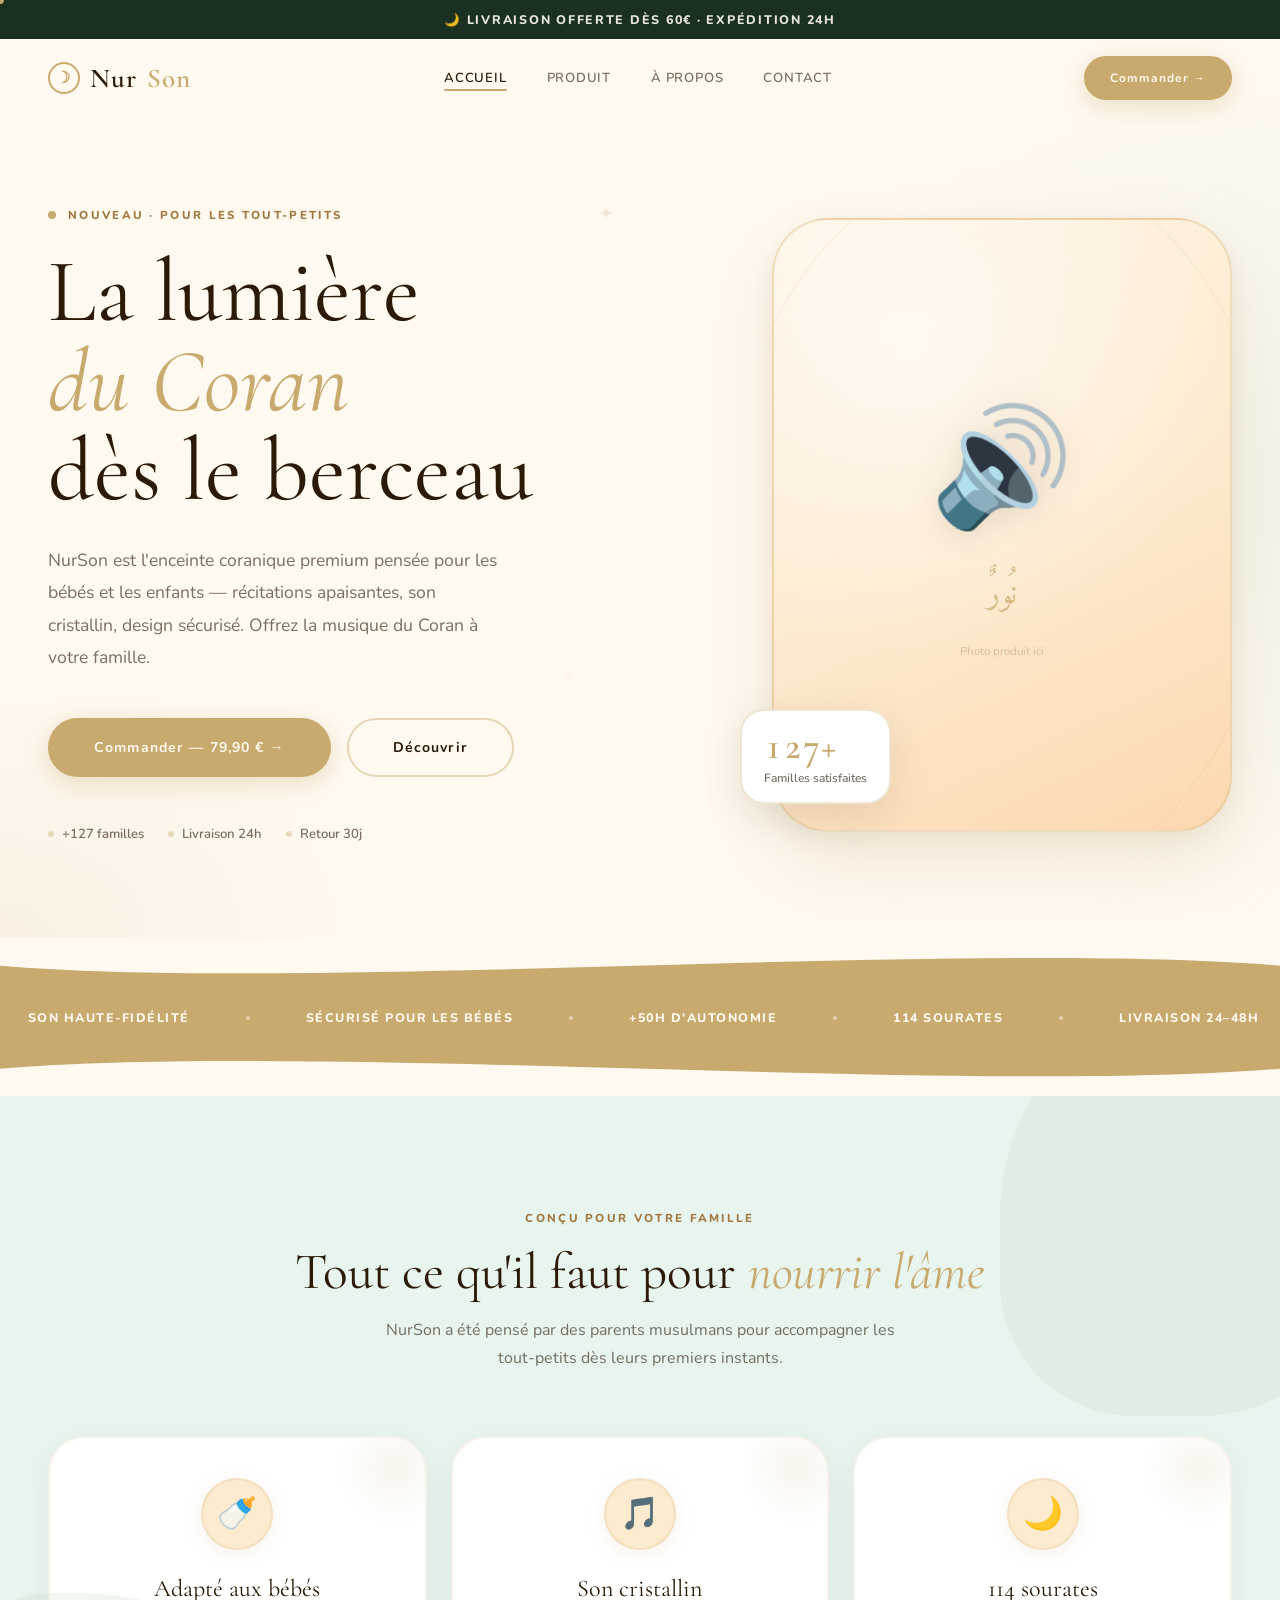
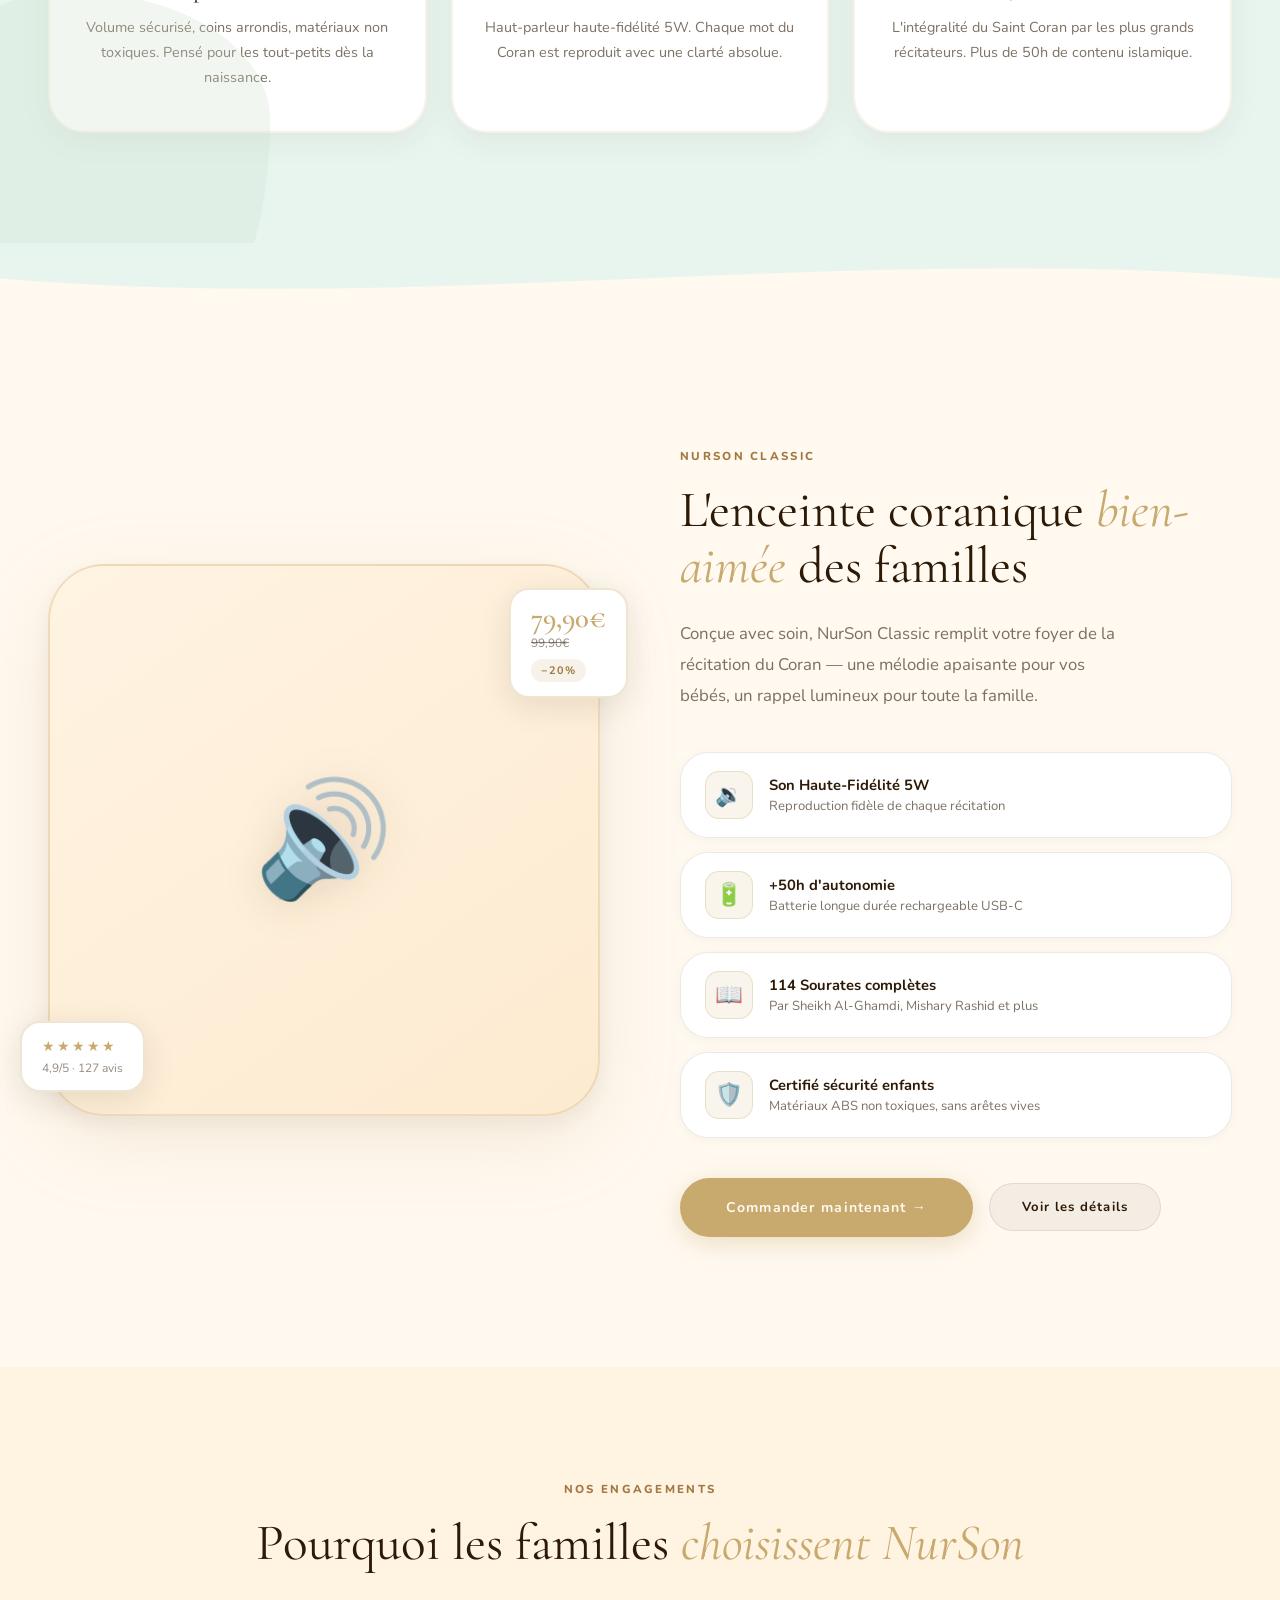
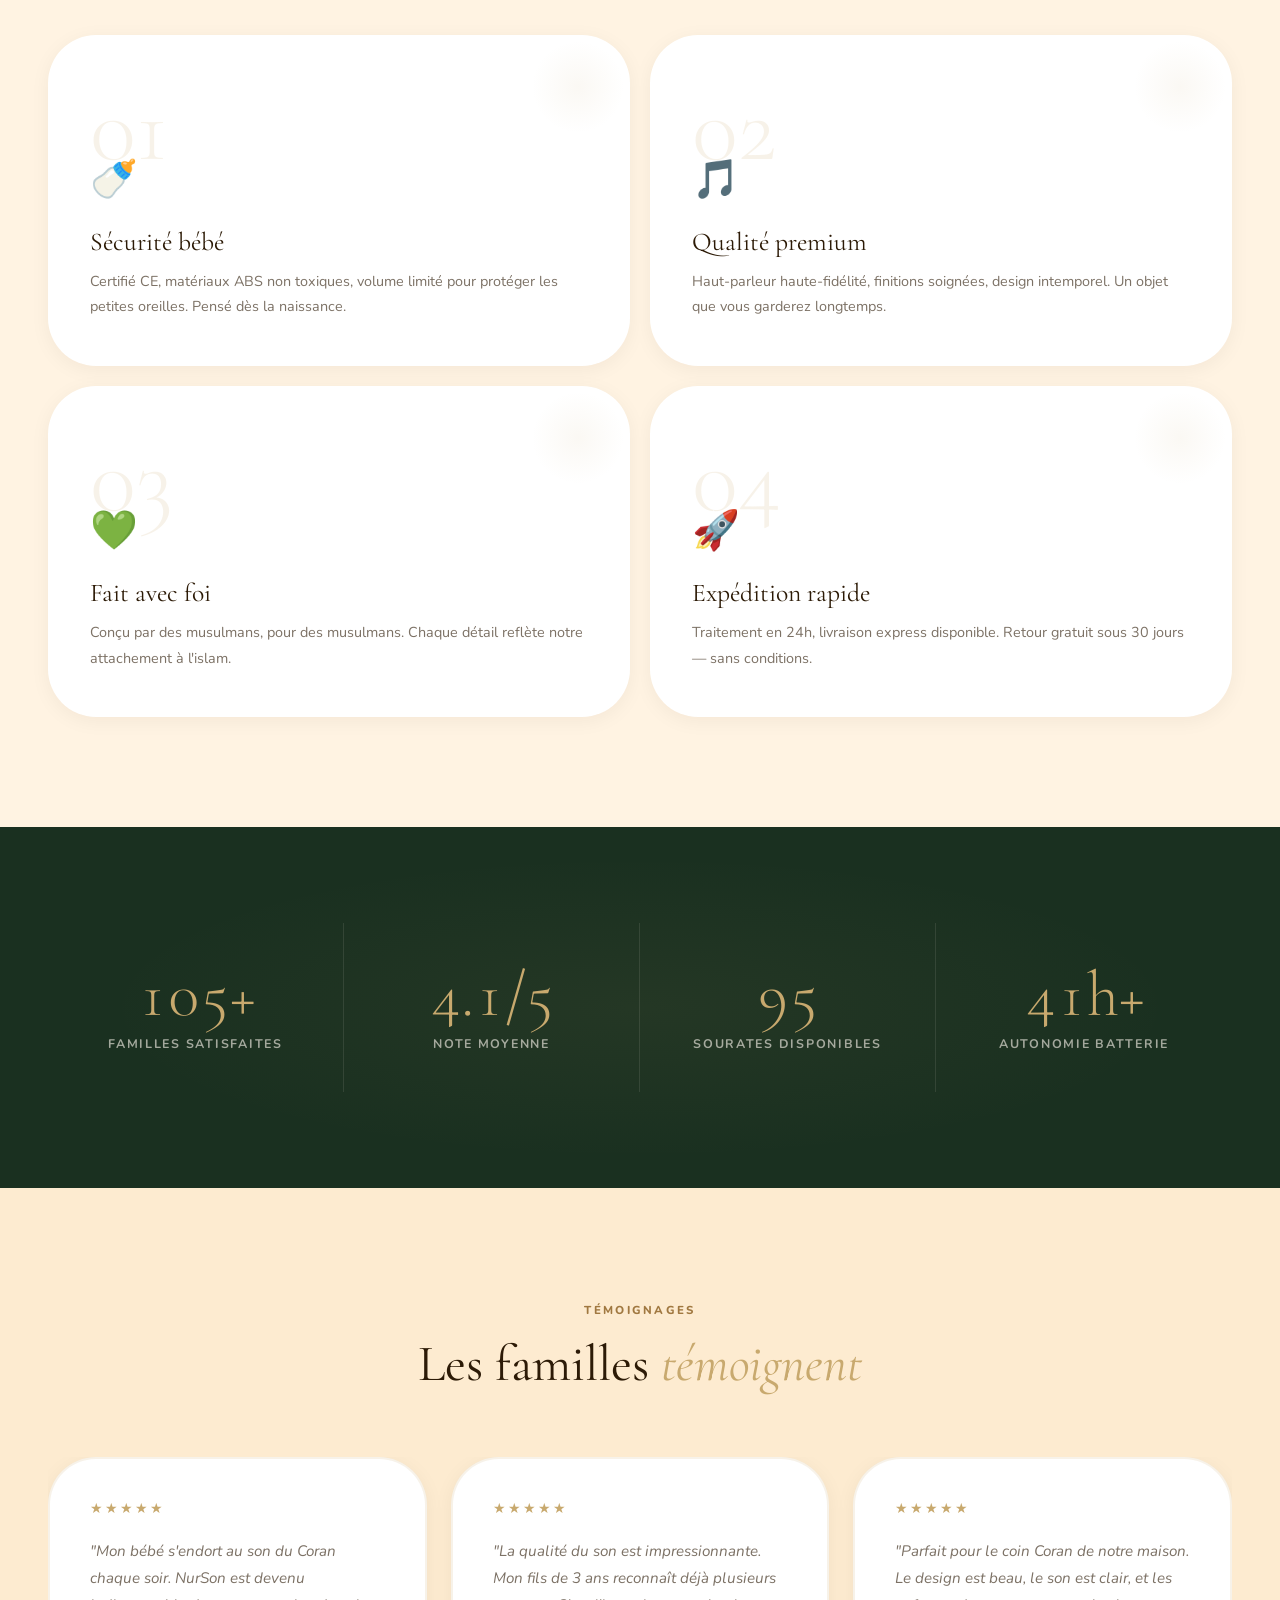
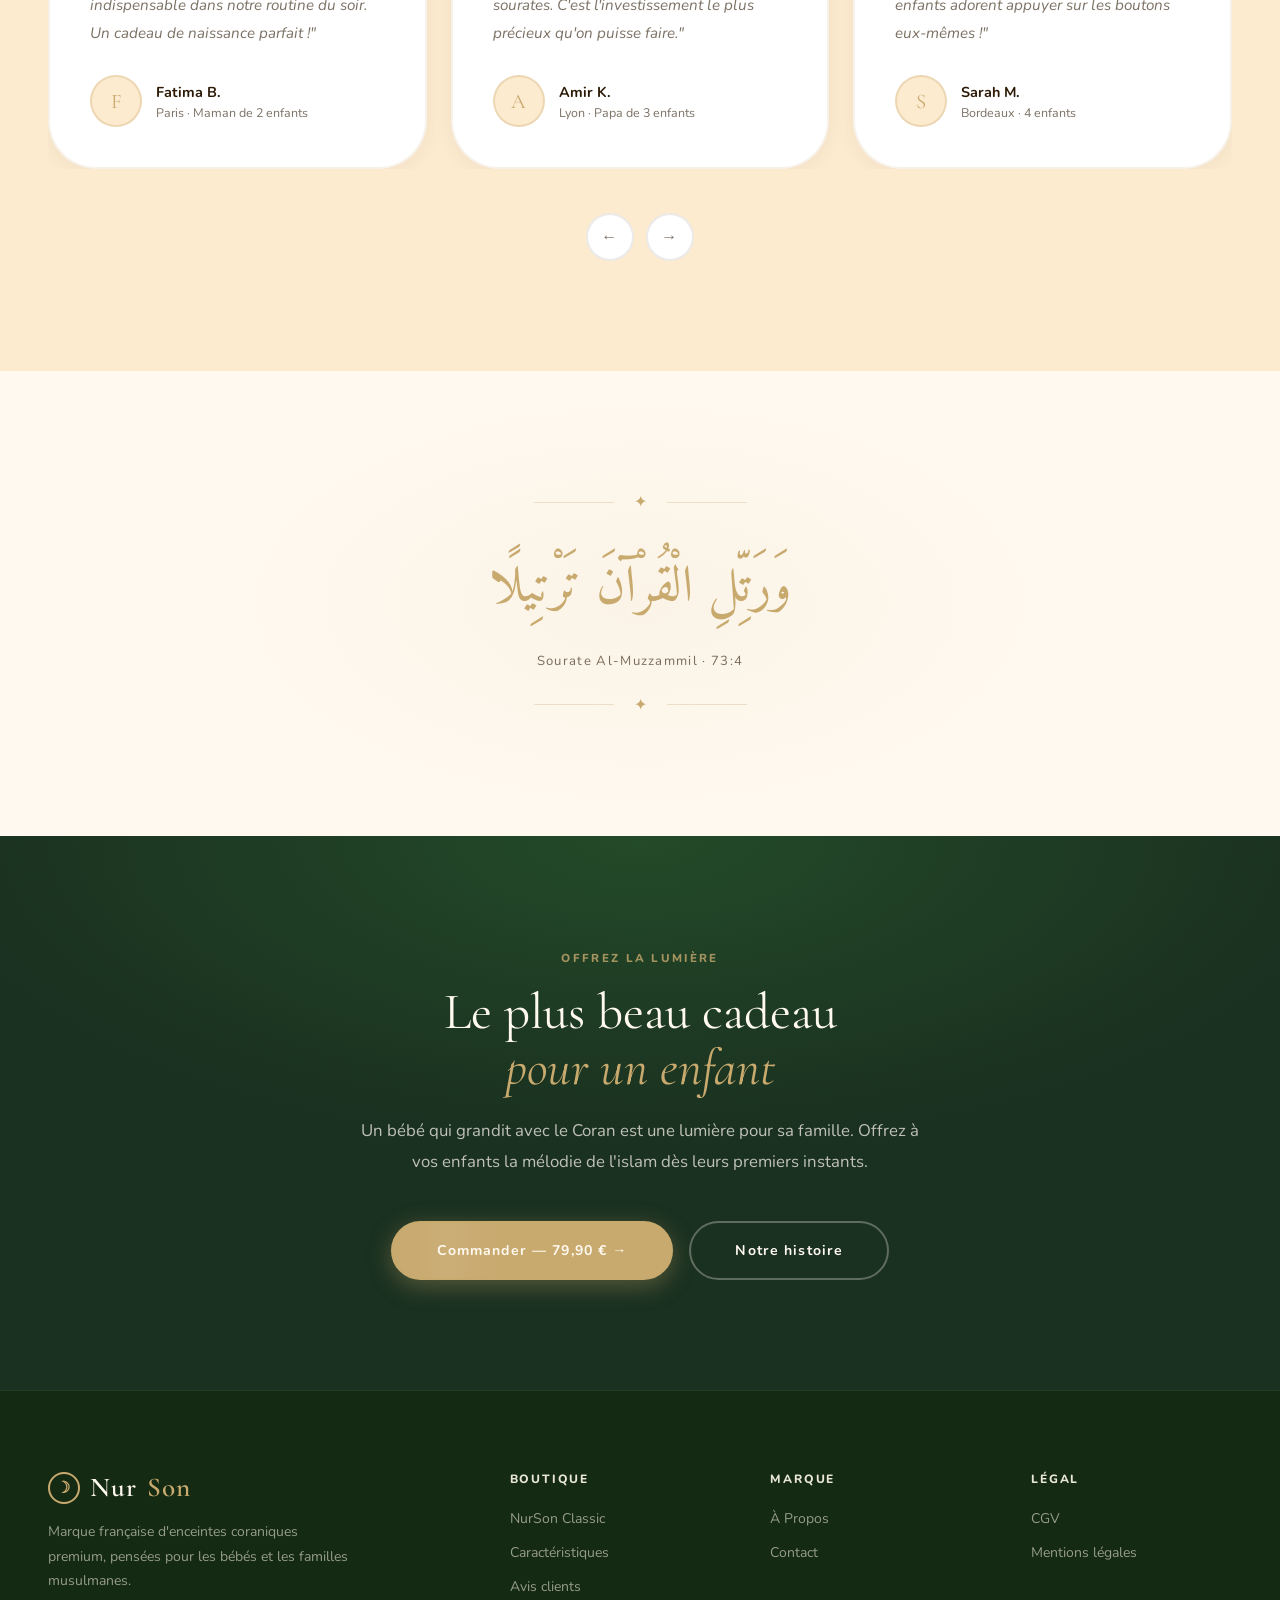
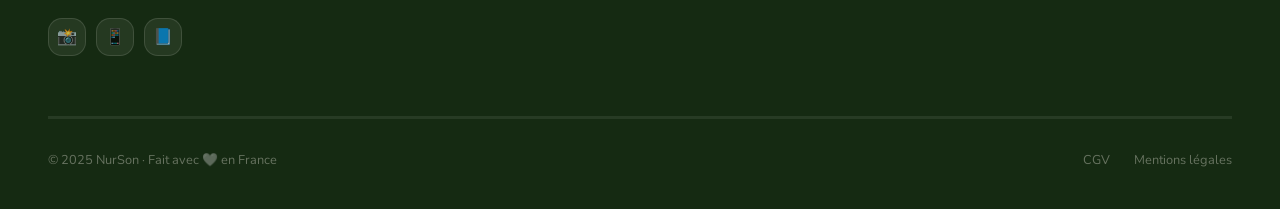
==== commit 80ac0a9c: "redesign: v4 — DA enfantine complète, formes rondes, couleurs chaudes Nouvelle direction artistique " ====
--- a/index.html
+++ b/index.html
@@ -3,29 +3,54 @@
 <head>
   <meta charset="UTF-8" />
   <meta name="viewport" content="width=device-width, initial-scale=1.0" />
-  <title>NurSon — Enceinte Coranique Premium | Lumière & Spiritualité</title>
-  <meta name="description" content="NurSon propose une enceinte coranique premium pour accompagner votre spiritualité au quotidien. Récitations, douas et nasheeds — qualité audio exceptionnelle, design épuré." />
+  <title>NurSon — Enceinte Coranique Premium pour Enfants</title>
+  <meta name="description" content="NurSon est l'enceinte coranique premium pensée pour les bébés et les enfants — récitations apaisantes, son cristallin, design sécurisé. Offrez la musique du Coran à votre famille." />
   <link rel="canonical" href="https://nurson.fr/" />
+
   <meta property="og:type" content="website" />
   <meta property="og:url" content="https://nurson.fr/" />
-  <meta property="og:title" content="NurSon — Enceinte Coranique Premium" />
-  <meta property="og:description" content="Enceinte coranique haut de gamme. Récitations, douas, nasheeds. Son haute-fidélité, design premium." />
+  <meta property="og:title" content="NurSon — Enceinte Coranique Premium pour Enfants" />
+  <meta property="og:description" content="NurSon est l'enceinte coranique premium pensée pour les bébés et les enfants — récitations apaisantes, son cristallin, design sécurisé." />
   <meta property="og:image" content="https://nurson.fr/images/og-image.jpg" />
   <meta property="og:locale" content="fr_FR" />
 
+  <script type="application/ld+json">
+  {
+    "@context": "https://schema.org/",
+    "@type": "Product",
+    "name": "NurSon Classic — Enceinte Coranique Premium",
+    "description": "Enceinte coranique premium pensée pour les bébés et les enfants musulmans. Coran complet, récitations apaisantes, son haute-fidélité, design sécurisé pour les tout-petits.",
+    "sku": "NURSON-CLASSIC-001",
+    "brand": { "@type": "Brand", "name": "NurSon" },
+    "offers": {
+      "@type": "Offer",
+      "url": "https://nurson.fr/produit.html",
+      "priceCurrency": "EUR",
+      "price": "79.90",
+      "availability": "https://schema.org/InStock",
+      "seller": { "@type": "Organization", "name": "NurSon" }
+    },
+    "aggregateRating": {
+      "@type": "AggregateRating",
+      "ratingValue": "4.9",
+      "reviewCount": "127"
+    }
+  }
+  </script>
+
   <link rel="preconnect" href="https://fonts.googleapis.com" />
   <link rel="preconnect" href="https://fonts.gstatic.com" crossorigin />
-  <link href="https://fonts.googleapis.com/css2?family=Cormorant+Garamond:ital,wght@0,300;0,400;0,600;1,300;1,400&family=DM+Sans:wght@300;400;500;600&family=Amiri:wght@400;700&display=swap" rel="stylesheet" />
-
-  <link rel="stylesheet" href="css/style.css?v=9" />
-  <link rel="stylesheet" href="css/animations.css?v=4" />
+  <link href="https://fonts.googleapis.com/css2?family=Cormorant+Garamond:ital,wght@0,300;0,400;0,600;1,300;1,400&family=Nunito:wght@400;500;600;700;800&family=Amiri:wght@400;700&display=swap" rel="stylesheet" />
+
+  <link rel="stylesheet" href="css/style.css?v=10" />
+  <link rel="stylesheet" href="css/animations.css?v=5" />
   <link rel="icon" type="image/svg+xml" href="images/favicon.svg" />
-
-  <script type="application/ld+json">
-  {"@context":"https://schema.org","@type":"Organization","name":"NurSon","url":"https://nurson.fr","description":"Boutique en ligne de produits islamiques premium.","contactPoint":{"@type":"ContactPoint","email":"contact@nurson.fr","contactType":"customer service","availableLanguage":"French"}}
-  </script>
 </head>
 <body>
+
+  <div id="cursor-dot"></div>
+  <div id="cursor-ring"></div>
+  <div id="scroll-progress"></div>
 
   <!-- Loader -->
   <div id="loader" class="loader">
@@ -34,36 +59,27 @@
     <div class="loader__bar"><div class="loader__bar-fill"></div></div>
   </div>
 
-  <!-- Cursor -->
-  <div id="cursor-dot"></div>
-  <div id="cursor-ring"></div>
-
-  <!-- Scroll progress -->
-  <div id="scroll-progress"></div>
-
-  <!-- Announcement Bar -->
+  <!-- Announcement bar -->
   <div class="announcement-bar">
-    <span style="transition: opacity 0.4s, transform 0.4s;">🌙 LIVRAISON OFFERTE DÈS 60€ · EXPÉDITION 24–48H</span>
+    <span>🌙 LIVRAISON OFFERTE DÈS 60€ · EXPÉDITION 24H</span>
   </div>
 
   <!-- Navigation -->
   <nav class="nav" role="navigation" aria-label="Navigation principale">
     <div class="container">
       <div class="nav__inner">
-        <a href="index.html" class="nav__logo" aria-label="NurSon Accueil">
-          <div class="nav__logo-mark" aria-hidden="true">☽</div>
+        <a href="index.html" class="nav__logo">
+          <div class="nav__logo-mark">☽</div>
           Nur<em>Son</em>
         </a>
-
         <div class="nav__links">
-          <a href="index.html" class="nav__link">Accueil</a>
+          <a href="index.html" class="nav__link active">Accueil</a>
           <a href="produit.html" class="nav__link">Produit</a>
           <a href="a-propos.html" class="nav__link">À Propos</a>
           <a href="contact.html" class="nav__link">Contact</a>
         </div>
-
         <div class="nav__cta">
-          <a href="produit.html" class="btn btn-gold" style="padding: 12px 24px; font-size: 0.75rem;">Commander →</a>
+          <a href="produit.html" class="btn btn-gold" style="padding:12px 24px; font-size:0.75rem;">Commander →</a>
           <button class="nav__menu-btn" aria-label="Menu" aria-expanded="false">
             <span></span><span></span><span></span>
           </button>
@@ -73,7 +89,7 @@
   </nav>
 
   <!-- Mobile Nav -->
-  <nav class="mobile-nav" aria-label="Menu mobile">
+  <nav class="mobile-nav" aria-label="Navigation mobile">
     <button class="mobile-nav__close" aria-label="Fermer">✕</button>
     <a href="index.html" class="mobile-nav__link">Accueil</a>
     <a href="produit.html" class="mobile-nav__link">Produit</a>
@@ -84,377 +100,406 @@
 
   <main>
 
-    <!-- ======================== HERO ======================== -->
+    <!-- ============================================================
+         HERO
+         ============================================================ -->
     <section class="hero" aria-labelledby="hero-title">
-      <div class="hero__bg" aria-hidden="true"></div>
-
-      <!-- Islamic geometric star SVG -->
-      <div class="hero__geo" aria-hidden="true">
-        <svg viewBox="0 0 400 400" class="star-svg" xmlns="http://www.w3.org/2000/svg">
-          <g stroke="#C8A96E" stroke-width="0.5" fill="none">
-            <!-- 8-pointed star outer -->
-            <polygon class="star-outer" points="200,20 240,90 310,60 280,130 360,160 290,200 360,240 280,270 310,340 240,310 200,380 160,310 90,340 120,270 40,240 110,200 40,160 120,130 90,60 160,90" opacity="0.5"/>
-            <!-- 12-pointed star mid -->
-            <polygon class="star-mid" points="200,40 220,80 260,60 250,105 290,100 275,140 315,150 290,180 320,200 290,220 315,250 275,260 290,300 250,295 260,340 220,320 200,360 180,320 140,340 150,295 110,300 125,260 85,250 110,220 80,200 110,180 85,150 125,140 110,100 150,105 140,60 180,80" opacity="0.3"/>
-            <!-- inner circles -->
-            <circle class="star-inner" cx="200" cy="200" r="60" opacity="0.3"/>
-            <circle cx="200" cy="200" r="90" opacity="0.15"/>
-            <circle cx="200" cy="200" r="120" opacity="0.08"/>
-            <!-- center point -->
-            <circle cx="200" cy="200" r="4" fill="#C8A96E" opacity="0.4"/>
-            <!-- diagonal cross -->
-            <line x1="200" y1="40" x2="200" y2="360" opacity="0.1"/>
-            <line x1="40" y1="200" x2="360" y2="200" opacity="0.1"/>
-            <line x1="80" y1="80" x2="320" y2="320" opacity="0.08"/>
-            <line x1="320" y1="80" x2="80" y2="320" opacity="0.08"/>
-          </g>
-        </svg>
-      </div>
-
-      <!-- Product visual -->
-      <div class="hero__product-wrap" aria-hidden="true" data-parallax="0.08">
-        <div class="hero__product-glow"></div>
-        <div class="hero__product-visual">
-          <div class="product-ring-1"></div>
-          <div class="product-ring-2"></div>
-          <div class="product-ring-3"></div>
-          <div class="hero__product-icon">🔊</div>
-          <div class="hero__product-arabic">نُورٌ</div>
-          <p style="color:rgba(240,237,230,0.25); font-size:0.7rem; text-align:center; padding:0 24px; z-index:1; position:relative;">Photo produit HD ici</p>
-        </div>
-        <div class="hero__badge">
-          <div class="hero__badge-num">
-            <span class="counter" data-target="127" data-suffix="">0</span>+
-          </div>
-          <div class="hero__badge-txt">Familles satisfaites</div>
-        </div>
-      </div>
-
-      <div class="container">
-        <div class="hero__content">
-          <div class="hero__eyebrow reveal-fade">
-            <div class="hero__eyebrow-line"></div>
-            <span class="t-label">Nouveau · Édition Premium</span>
-          </div>
-
-          <h1 id="hero-title" class="t-display hero__title">
-            <span class="reveal-line"><span>La voix</span></span>
-            <span class="reveal-line" style="transition-delay:0.12s"><span class="italic gold">du Coran</span></span>
-            <span class="reveal-line" style="transition-delay:0.24s"><span>dans votre foyer</span></span>
-          </h1>
-
-          <p class="hero__body reveal-fade" style="transition-delay:0.4s">
-            NurSon est l'enceinte coranique premium conçue pour nourrir votre foi au quotidien — récitations sublimes, douas apaisantes, son haute-fidélité. Pensée par des musulmans, pour des musulmans.
-          </p>
-
-          <div class="hero__actions reveal-fade" style="transition-delay:0.55s">
-            <div class="mag-btn">
-              <a href="produit.html" class="btn btn-gold btn-lg">
-                Découvrir NurSon
-                <span aria-hidden="true" style="font-size:1rem;">→</span>
-              </a>
-            </div>
-            <div class="mag-btn">
-              <a href="#spotlight" class="btn btn-outline btn-lg">En savoir plus</a>
-            </div>
-          </div>
-
-          <div class="hero__scroll reveal-fade" style="transition-delay:0.7s" aria-hidden="true">
-            <div class="hero__scroll-line"></div>
-            <span>Défiler</span>
-          </div>
-        </div>
-      </div>
-    </section>
-
-    <!-- ======================== MARQUEE ======================== -->
+
+      <!-- Decorative floating elements -->
+      <div class="hero__deco" aria-hidden="true">
+        <span class="hero__deco-item hero__deco-item--1">✦</span>
+        <span class="hero__deco-item hero__deco-item--2">☽</span>
+        <span class="hero__deco-item hero__deco-item--3">✧</span>
+        <span class="hero__deco-item hero__deco-item--4">✦</span>
+      </div>
+
+      <div class="container">
+        <div class="hero__inner">
+
+          <div class="hero__content">
+            <div class="hero__eyebrow reveal-fade">
+              <span class="hero__eyebrow-dot"></span>
+              <span class="t-label">Nouveau · Pour les tout-petits</span>
+            </div>
+
+            <h1 class="t-display hero__title" id="hero-title">
+              <span class="reveal-line"><span>La lumière</span></span>
+              <span class="reveal-line" style="transition-delay:0.12s"><span class="italic gold">du Coran</span></span>
+              <span class="reveal-line" style="transition-delay:0.24s"><span>dès le berceau</span></span>
+            </h1>
+
+            <p class="hero__subtitle reveal-fade" style="transition-delay:0.4s">
+              NurSon est l'enceinte coranique premium pensée pour les bébés et les enfants — récitations apaisantes, son cristallin, design sécurisé. Offrez la musique du Coran à votre famille.
+            </p>
+
+            <div class="hero__actions reveal-fade" style="transition-delay:0.55s">
+              <div class="mag-btn">
+                <a href="produit.html" class="btn btn-gold btn-lg">Commander — 79,90 € →</a>
+              </div>
+              <div class="mag-btn">
+                <a href="#features" class="btn btn-outline btn-lg">Découvrir</a>
+              </div>
+            </div>
+
+            <div class="hero__trust reveal-fade" style="transition-delay:0.7s">
+              <div class="hero__trust-item">
+                <span class="hero__trust-dot"></span>
+                <span>+127 familles</span>
+              </div>
+              <div class="hero__trust-item">
+                <span class="hero__trust-dot"></span>
+                <span>Livraison 24h</span>
+              </div>
+              <div class="hero__trust-item">
+                <span class="hero__trust-dot"></span>
+                <span>Retour 30j</span>
+              </div>
+            </div>
+          </div>
+
+          <div class="hero__visual" aria-hidden="true">
+            <div class="hero__card">
+              <div class="product-ring-1"></div>
+              <div class="product-ring-2"></div>
+              <div class="hero__card-icon">🔊</div>
+              <div class="hero__card-arabic">نُورٌ</div>
+              <p style="color:rgba(44,26,6,0.2);font-size:0.72rem;text-align:center;padding:0 24px;position:relative;z-index:1;">Photo produit ici</p>
+            </div>
+            <div class="hero__badge">
+              <div class="hero__badge-num">
+                <span class="counter" data-target="127" data-suffix="">0</span>+
+              </div>
+              <div class="hero__badge-txt">Familles satisfaites</div>
+            </div>
+          </div>
+
+        </div>
+      </div>
+    </section>
+
+    <!-- Wave: cream to gold strip -->
+    <div class="wave-top wave-top--gold" aria-hidden="true">
+      <svg viewBox="0 0 1440 60" preserveAspectRatio="none" xmlns="http://www.w3.org/2000/svg">
+        <path d="M0,30 C360,60 1080,0 1440,30 L1440,60 L0,60 Z" fill="#C8A96E"/>
+      </svg>
+    </div>
+
+    <!-- Marquee strip -->
     <div class="marquee-section" aria-hidden="true">
       <div class="marquee-track">
-        <!-- Duplicated for seamless loop -->
-        <span class="marquee-item">NurSon Classic<span class="marquee-dot"></span></span>
-        <span class="marquee-item">Enceinte Coranique<span class="marquee-dot"></span></span>
-        <span class="marquee-item">Son Premium<span class="marquee-dot"></span></span>
-        <span class="marquee-item">Spiritualité<span class="marquee-dot"></span></span>
-        <span class="marquee-item">30 Récitateurs<span class="marquee-dot"></span></span>
-        <span class="marquee-item">Made in France<span class="marquee-dot"></span></span>
-        <span class="marquee-item">12h Autonomie<span class="marquee-dot"></span></span>
-        <span class="marquee-item">Design Premium<span class="marquee-dot"></span></span>
-        <span class="marquee-item">NurSon Classic<span class="marquee-dot"></span></span>
-        <span class="marquee-item">Enceinte Coranique<span class="marquee-dot"></span></span>
-        <span class="marquee-item">Son Premium<span class="marquee-dot"></span></span>
-        <span class="marquee-item">Spiritualité<span class="marquee-dot"></span></span>
-        <span class="marquee-item">30 Récitateurs<span class="marquee-dot"></span></span>
-        <span class="marquee-item">Made in France<span class="marquee-dot"></span></span>
-        <span class="marquee-item">12h Autonomie<span class="marquee-dot"></span></span>
-        <span class="marquee-item">Design Premium<span class="marquee-dot"></span></span>
+        <span class="marquee-item">Son Haute-Fidélité<span class="marquee-dot"></span></span>
+        <span class="marquee-item">Sécurisé pour les Bébés<span class="marquee-dot"></span></span>
+        <span class="marquee-item">+50h d'Autonomie<span class="marquee-dot"></span></span>
+        <span class="marquee-item">114 Sourates<span class="marquee-dot"></span></span>
+        <span class="marquee-item">Livraison 24–48h<span class="marquee-dot"></span></span>
+        <span class="marquee-item">Fabriqué avec Amour<span class="marquee-dot"></span></span>
+        <span class="marquee-item">Son Haute-Fidélité<span class="marquee-dot"></span></span>
+        <span class="marquee-item">Sécurisé pour les Bébés<span class="marquee-dot"></span></span>
+        <span class="marquee-item">+50h d'Autonomie<span class="marquee-dot"></span></span>
+        <span class="marquee-item">114 Sourates<span class="marquee-dot"></span></span>
+        <span class="marquee-item">Livraison 24–48h<span class="marquee-dot"></span></span>
+        <span class="marquee-item">Fabriqué avec Amour<span class="marquee-dot"></span></span>
       </div>
     </div>
 
-    <!-- ======================== SPOTLIGHT ======================== -->
-    <section class="section spotlight" id="spotlight" aria-labelledby="spotlight-title">
-      <div class="container">
-        <div class="spotlight__inner">
-
-          <div class="spotlight__visual reveal-fade">
-            <div class="spotlight__stars-card">
-              <div class="stars">★★★★★</div>
-              <div class="stars-count">4.9/5 · 127 avis</div>
-            </div>
-            <div class="spotlight__img-main tilt-card" role="img" aria-label="NurSon Classic enceinte coranique">
-              <div style="font-size: 6rem; z-index:1; position:relative; animation: float 6s ease-in-out infinite;" aria-hidden="true">🔊</div>
-              <div class="t-arabic" style="font-size:2rem; z-index:1; position:relative;" aria-label="Nur — Lumière">نُورٌ</div>
-              <p style="color:rgba(240,237,230,0.2); font-size:0.7rem; z-index:1; position:relative;">Insérer photo HD</p>
-            </div>
-            <div class="spotlight__float-card">
-              <div class="price">79,90 €</div>
-              <div class="price-old">99,90 €</div>
-              <div class="price-badge">−20% · Stock limité</div>
-            </div>
-          </div>
-
-          <div class="spotlight__content">
-            <div class="spotlight__label reveal-fade">
-              <span class="t-label">Produit phare</span>
-            </div>
-            <h2 class="t-headline spotlight__title reveal-fade" id="spotlight-title" style="transition-delay:0.1s; color: var(--white);">
-              NurSon Classic<br/>
-              <em style="color: var(--gold); font-style: italic;">L'enceinte qui nourrit l'âme</em>
+    <!-- Wave: gold strip bottom -->
+    <div class="wave-bottom wave-bottom--gold" aria-hidden="true">
+      <svg viewBox="0 0 1440 60" preserveAspectRatio="none" xmlns="http://www.w3.org/2000/svg">
+        <path d="M0,30 C360,0 1080,60 1440,30 L1440,0 L0,0 Z" fill="#C8A96E"/>
+      </svg>
+    </div>
+
+    <!-- ============================================================
+         FEATURES SECTION (mint bg)
+         ============================================================ -->
+    <section class="features section" id="features" aria-labelledby="features-title">
+      <div class="container">
+        <div class="section-header center reveal-fade">
+          <span class="t-label">Conçu pour votre famille</span>
+          <h2 id="features-title" class="t-headline" style="margin-top:16px;">
+            Tout ce qu'il faut pour <em class="gold italic">nourrir l'âme</em>
+          </h2>
+          <p class="section-header__sub">
+            NurSon a été pensé par des parents musulmans pour accompagner les tout-petits dès leurs premiers instants.
+          </p>
+        </div>
+
+        <div class="features__grid">
+          <div class="feature-bubble reveal-fade" style="transition-delay:0.1s">
+            <div class="feature-bubble__glow"></div>
+            <div class="feature-bubble__icon">🍼</div>
+            <h3 class="feature-bubble__title">Adapté aux bébés</h3>
+            <p class="feature-bubble__text">Volume sécurisé, coins arrondis, matériaux non toxiques. Pensé pour les tout-petits dès la naissance.</p>
+          </div>
+          <div class="feature-bubble reveal-fade" style="transition-delay:0.2s">
+            <div class="feature-bubble__glow"></div>
+            <div class="feature-bubble__icon">🎵</div>
+            <h3 class="feature-bubble__title">Son cristallin</h3>
+            <p class="feature-bubble__text">Haut-parleur haute-fidélité 5W. Chaque mot du Coran est reproduit avec une clarté absolue.</p>
+          </div>
+          <div class="feature-bubble reveal-fade" style="transition-delay:0.3s">
+            <div class="feature-bubble__glow"></div>
+            <div class="feature-bubble__icon">🌙</div>
+            <h3 class="feature-bubble__title">114 sourates</h3>
+            <p class="feature-bubble__text">L'intégralité du Saint Coran par les plus grands récitateurs. Plus de 50h de contenu islamique.</p>
+          </div>
+        </div>
+      </div>
+    </section>
+
+    <!-- Wave: mint to cream -->
+    <div class="wave-top wave-top--cream-from-mint" aria-hidden="true">
+      <svg viewBox="0 0 1440 80" preserveAspectRatio="none" xmlns="http://www.w3.org/2000/svg">
+        <path d="M0,40 C480,80 960,0 1440,40 L1440,80 L0,80 Z" fill="#FFF9F0"/>
+      </svg>
+    </div>
+
+    <!-- ============================================================
+         PRODUCT SHOWCASE
+         ============================================================ -->
+    <section class="showcase section" id="spotlight" aria-labelledby="showcase-title">
+      <div class="container">
+        <div class="showcase__inner">
+
+          <div class="showcase__img reveal-fade">
+            <div class="showcase__img-main tilt-card">
+              <span style="font-size:7rem;filter:drop-shadow(0 4px 20px rgba(44,26,6,0.12));">🔊</span>
+            </div>
+            <div class="showcase__badge-1">
+              <div style="font-family:'Cormorant Garamond',serif;font-size:1.8rem;font-weight:600;color:#C8A96E;line-height:1;">79,90€</div>
+              <div style="font-size:0.75rem;color:rgba(44,26,6,0.5);text-decoration:line-through;margin-top:2px;">99,90€</div>
+              <div style="display:inline-block;background:rgba(200,169,110,0.15);color:#A07840;font-size:0.68rem;font-weight:700;letter-spacing:0.1em;text-transform:uppercase;padding:4px 10px;border-radius:999px;margin-top:8px;">−20%</div>
+            </div>
+            <div class="showcase__badge-2">
+              <div style="color:#C8A96E;font-size:0.85rem;letter-spacing:2px;">★★★★★</div>
+              <div style="font-family:'Nunito',sans-serif;font-size:0.75rem;color:rgba(44,26,6,0.5);margin-top:4px;">4,9/5 · 127 avis</div>
+            </div>
+          </div>
+
+          <div class="showcase__content reveal-fade" style="transition-delay:0.15s">
+            <span class="t-label">NurSon Classic</span>
+            <h2 id="showcase-title" class="t-headline" style="margin-top:16px;margin-bottom:24px;">
+              L'enceinte coranique <em class="italic gold">bien-aimée</em> des familles
             </h2>
-            <p class="spotlight__desc reveal-fade" style="transition-delay:0.2s">
-              Conçue avec une obsession pour la qualité sonore et le soin du contenu islamique, NurSon diffuse les plus belles récitations du Coran dans une qualité audio qui honore la parole divine.
+            <p style="font-size:1.05rem;line-height:1.85;color:rgba(44,26,6,0.62);margin-bottom:40px;max-width:440px;">
+              Conçue avec soin, NurSon Classic remplit votre foyer de la récitation du Coran — une mélodie apaisante pour vos bébés, un rappel lumineux pour toute la famille.
             </p>
 
-            <div class="feature-pills stagger-children">
-              <div class="feature-pill reveal-fade">
-                <div class="feature-pill__icon" aria-hidden="true">📖</div>
-                <div class="feature-pill__text">
-                  <strong>Coran complet intégré</strong>
-                  <span>30 récitateurs renommés · 6 langues</span>
-                </div>
-              </div>
-              <div class="feature-pill reveal-fade delay-1">
-                <div class="feature-pill__icon" aria-hidden="true">🎵</div>
-                <div class="feature-pill__text">
-                  <strong>Son haute-fidélité</strong>
-                  <span>5W RMS · Réponse 80Hz–20kHz</span>
-                </div>
-              </div>
-              <div class="feature-pill reveal-fade delay-2">
-                <div class="feature-pill__icon" aria-hidden="true">⚡</div>
-                <div class="feature-pill__text">
-                  <strong>12h d'autonomie</strong>
-                  <span>Batterie 2200mAh · USB-C</span>
-                </div>
-              </div>
-            </div>
-
-            <div class="spotlight__cta reveal-fade" style="transition-delay:0.5s">
+            <div class="showcase__pills">
+              <div class="showcase__pill">
+                <div class="showcase__pill-icon">🔉</div>
+                <div>
+                  <div class="showcase__pill-title">Son Haute-Fidélité 5W</div>
+                  <div class="showcase__pill-text">Reproduction fidèle de chaque récitation</div>
+                </div>
+              </div>
+              <div class="showcase__pill">
+                <div class="showcase__pill-icon">🔋</div>
+                <div>
+                  <div class="showcase__pill-title">+50h d'autonomie</div>
+                  <div class="showcase__pill-text">Batterie longue durée rechargeable USB-C</div>
+                </div>
+              </div>
+              <div class="showcase__pill">
+                <div class="showcase__pill-icon">📖</div>
+                <div>
+                  <div class="showcase__pill-title">114 Sourates complètes</div>
+                  <div class="showcase__pill-text">Par Sheikh Al-Ghamdi, Mishary Rashid et plus</div>
+                </div>
+              </div>
+              <div class="showcase__pill">
+                <div class="showcase__pill-icon">🛡️</div>
+                <div>
+                  <div class="showcase__pill-title">Certifié sécurité enfants</div>
+                  <div class="showcase__pill-text">Matériaux ABS non toxiques, sans arêtes vives</div>
+                </div>
+              </div>
+            </div>
+
+            <div class="showcase__cta">
               <div class="mag-btn">
-                <a href="produit.html" class="btn btn-gold btn-lg">Commander — 79,90 €</a>
-              </div>
-              <a href="produit.html#features" class="btn btn-ghost">Voir les détails</a>
-            </div>
-          </div>
-        </div>
-      </div>
-    </section>
-
-    <!-- ======================== ARABIC VERSE ======================== -->
-    <section class="arabic-section" aria-label="Verset coranique">
-      <div class="arabic-section__divider" aria-hidden="true">
-        <div class="arabic-section__divider-line"></div>
-        <span class="arabic-section__divider-icon">✦</span>
-        <div class="arabic-section__divider-line"></div>
-      </div>
-      <p class="t-arabic reveal-fade" aria-label="Inna lillahi jamalon yohibbul jamal">
-        إِنَّ اللَّهَ جَمِيلٌ يُحِبُّ الْجَمَالَ
-      </p>
-      <p class="arabic-section__ref reveal-fade delay-2">
-        "Allah est beau et Il aime la beauté" — Sahih Muslim
-      </p>
-    </section>
-
-    <!-- ======================== WHY ======================== -->
-    <section class="section why" aria-labelledby="why-title">
-      <div class="container">
-        <header class="section-header center">
-          <span class="t-label reveal-fade">Pourquoi NurSon</span>
-          <h2 class="t-headline reveal-fade delay-1" id="why-title" style="color: var(--white); margin-top: 12px;">
-            Conçu sans compromis
+                <a href="produit.html" class="btn btn-gold btn-lg">Commander maintenant →</a>
+              </div>
+              <a href="produit.html#tab-features" class="btn btn-ghost">Voir les détails</a>
+            </div>
+          </div>
+
+        </div>
+      </div>
+    </section>
+
+    <!-- ============================================================
+         WHY SECTION (cream-2 bg)
+         ============================================================ -->
+    <section class="why section" aria-labelledby="why-title">
+      <div class="container">
+        <div class="section-header center reveal-fade">
+          <span class="t-label">Nos engagements</span>
+          <h2 id="why-title" class="t-headline" style="margin-top:16px;">
+            Pourquoi les familles <em class="gold italic">choisissent NurSon</em>
           </h2>
-          <p class="section-header__sub reveal-fade delay-2">
-            Chaque composant, chaque fichier audio, chaque finition a été choisi pour offrir l'expérience la plus digne de la parole divine.
-          </p>
-        </header>
+        </div>
 
         <div class="why__grid">
-          <div class="why-card reveal-fade">
-            <div class="why-card__num" aria-hidden="true">01</div>
-            <div class="why-card__icon" aria-hidden="true">🎙️</div>
-            <h3 class="why-card__title">Son d'exception</h3>
-            <p class="why-card__text">Haut-parleurs premium, égalisation précise, large scène sonore. Chaque récitation résonne comme une présence réelle dans votre espace.</p>
-          </div>
-          <div class="why-card reveal-fade delay-1">
-            <div class="why-card__num" aria-hidden="true">02</div>
-            <div class="why-card__icon" aria-hidden="true">📚</div>
-            <h3 class="why-card__title">Contenu authentique</h3>
-            <p class="why-card__text">Coran complet, 30 récitateurs, 200+ douas vérifiées par des spécialistes islamiques. Chaque fichier source est de la plus haute qualité.</p>
-          </div>
-          <div class="why-card reveal-fade delay-2">
-            <div class="why-card__num" aria-hidden="true">03</div>
-            <div class="why-card__icon" aria-hidden="true">✨</div>
-            <h3 class="why-card__title">Design premium</h3>
-            <p class="why-card__text">Matériaux nobles, finition textile, forme épurée. NurSon s'intègre avec élégance dans votre intérieur et reflète la beauté de votre foi.</p>
-          </div>
-          <div class="why-card reveal-fade">
-            <div class="why-card__num" aria-hidden="true">04</div>
-            <div class="why-card__icon" aria-hidden="true">🌙</div>
-            <h3 class="why-card__title">Mode nuit & famille</h3>
-            <p class="why-card__text">Minuterie automatique, volume progressif. Vos enfants s'endorment bercés par le Coran. Un compagnon pour chaque moment de la journée.</p>
-          </div>
-          <div class="why-card reveal-fade delay-1">
-            <div class="why-card__num" aria-hidden="true">05</div>
-            <div class="why-card__icon" aria-hidden="true">🌍</div>
-            <h3 class="why-card__title">Multilingue</h3>
-            <p class="why-card__text">Traductions en 6 langues, interface simple. Accessible à toute la famille, des plus jeunes aux plus âgés, en France comme à l'étranger.</p>
-          </div>
-          <div class="why-card reveal-fade delay-2">
-            <div class="why-card__num" aria-hidden="true">06</div>
-            <div class="why-card__icon" aria-hidden="true">🎁</div>
-            <h3 class="why-card__title">Le cadeau idéal</h3>
-            <p class="why-card__text">Packaging premium, coffret cadeau disponible. L'objet parfait pour l'Aïd, le Ramadan, un mariage ou tout moment de partage et de foi.</p>
-          </div>
-        </div>
-      </div>
-    </section>
-
-    <!-- ======================== STATS ======================== -->
-    <section class="stats" aria-label="Chiffres clés">
+          <div class="why-card reveal-fade" style="transition-delay:0.05s">
+            <div class="why-card__num">01</div>
+            <div class="why-card__icon">🍼</div>
+            <h3 class="why-card__title">Sécurité bébé</h3>
+            <p class="why-card__text">Certifié CE, matériaux ABS non toxiques, volume limité pour protéger les petites oreilles. Pensé dès la naissance.</p>
+          </div>
+          <div class="why-card reveal-fade" style="transition-delay:0.1s">
+            <div class="why-card__num">02</div>
+            <div class="why-card__icon">🎵</div>
+            <h3 class="why-card__title">Qualité premium</h3>
+            <p class="why-card__text">Haut-parleur haute-fidélité, finitions soignées, design intemporel. Un objet que vous garderez longtemps.</p>
+          </div>
+          <div class="why-card reveal-fade" style="transition-delay:0.15s">
+            <div class="why-card__num">03</div>
+            <div class="why-card__icon">💚</div>
+            <h3 class="why-card__title">Fait avec foi</h3>
+            <p class="why-card__text">Conçu par des musulmans, pour des musulmans. Chaque détail reflète notre attachement à l'islam.</p>
+          </div>
+          <div class="why-card reveal-fade" style="transition-delay:0.2s">
+            <div class="why-card__num">04</div>
+            <div class="why-card__icon">🚀</div>
+            <h3 class="why-card__title">Expédition rapide</h3>
+            <p class="why-card__text">Traitement en 24h, livraison express disponible. Retour gratuit sous 30 jours — sans conditions.</p>
+          </div>
+        </div>
+      </div>
+    </section>
+
+    <!-- ============================================================
+         STATS (dark forest)
+         ============================================================ -->
+    <section class="stats" aria-label="Nos chiffres">
       <div class="container">
         <div class="stats__grid">
           <div class="stat-item reveal-fade">
-            <div class="stat-item__num">
-              <span class="counter" data-target="127" data-suffix="">0</span>+
-            </div>
+            <div class="stat-item__num"><span class="counter" data-target="127" data-suffix="">0</span>+</div>
             <div class="stat-item__label">Familles satisfaites</div>
           </div>
-          <div class="stat-item reveal-fade delay-1">
-            <div class="stat-item__num">
-              <span class="counter" data-target="4.9" data-suffix="" data-decimals="1">0</span>★
-            </div>
+          <div class="stat-item reveal-fade" style="transition-delay:0.1s">
+            <div class="stat-item__num"><span class="counter" data-target="4.9" data-decimals="1" data-suffix="">0</span>/5</div>
             <div class="stat-item__label">Note moyenne</div>
           </div>
-          <div class="stat-item reveal-fade delay-2">
-            <div class="stat-item__num">
-              <span class="counter" data-target="30" data-suffix="">0</span>
-            </div>
-            <div class="stat-item__label">Récitateurs</div>
-          </div>
-          <div class="stat-item reveal-fade delay-3">
-            <div class="stat-item__num">
-              <span class="counter" data-target="12" data-suffix="h">0</span>
-            </div>
-            <div class="stat-item__label">Autonomie</div>
-          </div>
-        </div>
-      </div>
-    </section>
-
-    <!-- ======================== TESTIMONIALS ======================== -->
-    <section class="section testimonials" aria-labelledby="testi-title">
-      <div class="container">
-        <header class="section-header testimonials__header" style="display:flex; justify-content:space-between; align-items:flex-end; flex-wrap:wrap; gap:24px;">
-          <div>
-            <span class="t-label reveal-fade">Témoignages</span>
-            <h2 class="t-headline reveal-fade delay-1" id="testi-title" style="color:var(--white); margin-top:12px; max-width:480px;">
-              Ils ont choisi<br/>
-              <em style="color:var(--gold);">NurSon</em>
-            </h2>
-          </div>
-          <div class="testimonials__nav reveal-fade delay-2">
-            <button class="btn-icon testi-nav-btn" aria-label="Précédent">←</button>
-            <button class="btn-icon testi-nav-btn" aria-label="Suivant">→</button>
-          </div>
-        </header>
-
-        <div class="testimonials__track-wrap" role="region" aria-label="Témoignages clients">
-          <div class="testimonials__track">
-            <div class="testi-card reveal-fade">
-              <div class="testi-card__quote" aria-hidden="true">"</div>
-              <div class="testi-card__stars" aria-label="5 étoiles">★★★★★</div>
-              <p class="testi-card__text">"NurSon a transformé nos matinées. Mes enfants se réveillent maintenant au son du Coran — la qualité audio est vraiment exceptionnelle. Chaque récitation est cristalline."</p>
+          <div class="stat-item reveal-fade" style="transition-delay:0.2s">
+            <div class="stat-item__num"><span class="counter" data-target="114" data-suffix="">0</span></div>
+            <div class="stat-item__label">Sourates disponibles</div>
+          </div>
+          <div class="stat-item reveal-fade" style="transition-delay:0.3s">
+            <div class="stat-item__num"><span class="counter" data-target="50" data-suffix="h+">0</span></div>
+            <div class="stat-item__label">Autonomie batterie</div>
+          </div>
+        </div>
+      </div>
+    </section>
+
+    <!-- ============================================================
+         TESTIMONIALS (cream-3 bg)
+         ============================================================ -->
+    <section class="testimonials section" aria-labelledby="testi-title">
+      <div class="container">
+        <div class="testimonials__header section-header center reveal-fade">
+          <span class="t-label">Témoignages</span>
+          <h2 id="testi-title" class="t-headline" style="margin-top:16px;">
+            Les familles <em class="gold italic">témoignent</em>
+          </h2>
+        </div>
+
+        <div class="testimonials__track-wrap">
+          <div class="testimonials__track stagger-children">
+            <div class="testi-card">
+              <div class="testi-card__stars">★★★★★</div>
+              <p class="testi-card__text">"Mon bébé s'endort au son du Coran chaque soir. NurSon est devenu indispensable dans notre routine du soir. Un cadeau de naissance parfait !"</p>
               <div class="testi-card__author">
-                <div class="testi-card__avatar" aria-hidden="true">F</div>
-                <div>
-                  <div class="testi-card__name">Fatima M.</div>
-                  <div class="testi-card__loc">Paris · Achat vérifié</div>
-                </div>
-              </div>
-            </div>
-            <div class="testi-card reveal-fade delay-1">
-              <div class="testi-card__quote" aria-hidden="true">"</div>
-              <div class="testi-card__stars" aria-label="5 étoiles">★★★★★</div>
-              <p class="testi-card__text">"Offert à mon père pour son anniversaire. Il écoute le Coran toute la journée depuis. Le design s'intègre parfaitement au salon. Un cadeau qui a un sens profond."</p>
+                <div class="testi-card__avatar">F</div>
+                <div>
+                  <div class="testi-card__name">Fatima B.</div>
+                  <div class="testi-card__loc">Paris · Maman de 2 enfants</div>
+                </div>
+              </div>
+            </div>
+            <div class="testi-card">
+              <div class="testi-card__stars">★★★★★</div>
+              <p class="testi-card__text">"La qualité du son est impressionnante. Mon fils de 3 ans reconnaît déjà plusieurs sourates. C'est l'investissement le plus précieux qu'on puisse faire."</p>
               <div class="testi-card__author">
-                <div class="testi-card__avatar" aria-hidden="true">Y</div>
-                <div>
-                  <div class="testi-card__name">Youssef B.</div>
-                  <div class="testi-card__loc">Lyon · Achat vérifié</div>
-                </div>
-              </div>
-            </div>
-            <div class="testi-card reveal-fade delay-2">
-              <div class="testi-card__quote" aria-hidden="true">"</div>
-              <div class="testi-card__stars" aria-label="5 étoiles">★★★★★</div>
-              <p class="testi-card__text">"Le mode nuit est parfait pour endormir mes petits. La minuterie se coupe automatiquement. Un produit pensé avec amour — on sent vraiment l'intention derrière."</p>
+                <div class="testi-card__avatar">A</div>
+                <div>
+                  <div class="testi-card__name">Amir K.</div>
+                  <div class="testi-card__loc">Lyon · Papa de 3 enfants</div>
+                </div>
+              </div>
+            </div>
+            <div class="testi-card">
+              <div class="testi-card__stars">★★★★★</div>
+              <p class="testi-card__text">"Parfait pour le coin Coran de notre maison. Le design est beau, le son est clair, et les enfants adorent appuyer sur les boutons eux-mêmes !"</p>
               <div class="testi-card__author">
-                <div class="testi-card__avatar" aria-hidden="true">N</div>
-                <div>
-                  <div class="testi-card__name">Nadia T.</div>
-                  <div class="testi-card__loc">Lille · Achat vérifié</div>
+                <div class="testi-card__avatar">S</div>
+                <div>
+                  <div class="testi-card__name">Sarah M.</div>
+                  <div class="testi-card__loc">Bordeaux · 4 enfants</div>
                 </div>
               </div>
             </div>
             <div class="testi-card">
-              <div class="testi-card__quote" aria-hidden="true">"</div>
-              <div class="testi-card__stars" aria-label="5 étoiles">★★★★★</div>
-              <p class="testi-card__text">"Sheikh Al-Ghamdi, Al-Minshawi… La sélection de récitateurs est fantastique. J'écoute chaque matin pour mes douas du réveil. Barakallahu fikoum pour ce produit."</p>
+              <div class="testi-card__stars">★★★★☆</div>
+              <p class="testi-card__text">"Offert à ma nièce pour sa naissance. La famille était touchée par le geste et la qualité du produit. Livraison ultra rapide, emballage soigné."</p>
               <div class="testi-card__author">
-                <div class="testi-card__avatar" aria-hidden="true">A</div>
-                <div>
-                  <div class="testi-card__name">Abdel R.</div>
-                  <div class="testi-card__loc">Toulouse · Achat vérifié</div>
-                </div>
-              </div>
-            </div>
-          </div>
-        </div>
-      </div>
-    </section>
-
-    <!-- ======================== CTA ======================== -->
-    <section class="cta-section" aria-labelledby="cta-title">
+                <div class="testi-card__avatar">Y</div>
+                <div>
+                  <div class="testi-card__name">Youssef R.</div>
+                  <div class="testi-card__loc">Marseille</div>
+                </div>
+              </div>
+            </div>
+          </div>
+        </div>
+
+        <div class="testimonials__nav">
+          <button class="btn btn-icon testi-nav-btn" aria-label="Précédent">←</button>
+          <button class="btn btn-icon testi-nav-btn" aria-label="Suivant">→</button>
+        </div>
+      </div>
+    </section>
+
+    <!-- ============================================================
+         ARABIC VERSE (cream bg)
+         ============================================================ -->
+    <section class="verse-section" aria-label="Verset coranique">
+      <div class="container">
+        <div class="verse-divider">
+          <div class="verse-divider__line"></div>
+          <span class="verse-divider__star">✦</span>
+          <div class="verse-divider__line"></div>
+        </div>
+        <p class="t-arabic reveal-fade">وَرَتِّلِ الْقُرْآنَ تَرْتِيلًا</p>
+        <p class="verse-section__ref reveal-fade" style="transition-delay:0.2s">Sourate Al-Muzzammil · 73:4</p>
+        <div class="verse-divider" style="margin-top:24px;">
+          <div class="verse-divider__line"></div>
+          <span class="verse-divider__star">✦</span>
+          <div class="verse-divider__line"></div>
+        </div>
+      </div>
+    </section>
+
+    <!-- ============================================================
+         CTA (dark forest)
+         ============================================================ -->
+    <section class="cta-section section" aria-labelledby="cta-title">
       <div class="cta-section__inner">
-        <p class="t-arabic reveal-fade" style="font-size:clamp(1.5rem,3vw,2.8rem);" aria-label="Bismillah Ar-Rahman Ar-Rahim">بِسْمِ اللَّهِ الرَّحْمَٰنِ الرَّحِيمِ</p>
-        <div style="display:flex; align-items:center; gap:16px; justify-content:center; margin:20px 0 32px; opacity:0.3;" aria-hidden="true">
-          <div style="flex:1; max-width:80px; height:1px; background:var(--border);"></div>
-          <span style="color:var(--gold); font-size:0.9rem;">✦</span>
-          <div style="flex:1; max-width:80px; height:1px; background:var(--border);"></div>
-        </div>
-        <h2 class="t-headline cta-section__title reveal-fade" id="cta-title">
-          Illuminez votre foyer<br/>
-          <em style="color:var(--gold);">avec la parole d'Allah</em>
+        <span class="t-label" style="color:rgba(200,169,110,0.8);">Offrez la lumière</span>
+        <h2 id="cta-title" class="t-headline cta-section__title" style="margin-top:16px;">
+          Le plus beau cadeau<br/><em class="italic" style="color:var(--gold);">pour un enfant</em>
         </h2>
-        <p class="cta-section__sub reveal-fade delay-1">
-          Rejoignez les 127+ familles qui ont fait de NurSon leur compagnon spirituel au quotidien. Livraison sous 48h, retour gratuit 30 jours.
+        <p class="cta-section__sub">
+          Un bébé qui grandit avec le Coran est une lumière pour sa famille. Offrez à vos enfants la mélodie de l'islam dès leurs premiers instants.
         </p>
-        <div class="cta-section__actions reveal-fade delay-2">
+        <div class="cta-section__actions">
           <div class="mag-btn">
-            <a href="produit.html" class="btn btn-gold btn-lg">Commander maintenant — 79,90 €</a>
-          </div>
-          <div class="mag-btn">
-            <a href="a-propos.html" class="btn btn-outline btn-lg">Notre histoire</a>
-          </div>
+            <a href="produit.html" class="btn btn-gold btn-lg shine-sweep">Commander — 79,90 € →</a>
+          </div>
+          <a href="a-propos.html" class="btn btn-outline btn-lg">Notre histoire</a>
         </div>
       </div>
     </section>
@@ -462,25 +507,18 @@
   </main>
 
   <!-- Footer -->
-  <footer class="footer" role="contentinfo">
+  <footer class="footer">
     <div class="container">
       <div class="footer__grid">
         <div>
-          <a href="index.html" class="nav__logo footer__logo" style="margin-bottom:16px; display:inline-flex;">
-            <div class="nav__logo-mark">☽</div>
-            Nur<em>Son</em>
+          <a href="index.html" class="nav__logo" style="display:inline-flex; margin-bottom:16px;">
+            <div class="nav__logo-mark">☽</div>Nur<em>Son</em>
           </a>
-          <p class="footer__desc">Marque française de produits islamiques premium. Pensée par des musulmans, pour des musulmans.</p>
-          <div class="footer__social" aria-label="Réseaux sociaux">
+          <p class="footer__desc">Marque française d'enceintes coraniques premium, pensées pour les bébés et les familles musulmanes.</p>
+          <div class="footer__social">
             <a href="#" class="footer__social-link" aria-label="Instagram">📸</a>
             <a href="#" class="footer__social-link" aria-label="TikTok">📱</a>
             <a href="#" class="footer__social-link" aria-label="Facebook">📘</a>
-          </div>
-          <div class="footer__pay" style="margin-top:20px;" aria-label="Paiements acceptés">
-            <span class="pay-chip">VISA</span>
-            <span class="pay-chip">MC</span>
-            <span class="pay-chip">STRIPE</span>
-            <span class="pay-chip">PAYPAL</span>
           </div>
         </div>
         <div>
@@ -494,10 +532,8 @@
         <div>
           <div class="footer__col-title">Marque</div>
           <ul class="footer__links">
-            <li><a href="a-propos.html" class="footer__link">Notre histoire</a></li>
-            <li><a href="a-propos.html#mission" class="footer__link">Mission & valeurs</a></li>
+            <li><a href="a-propos.html" class="footer__link">À Propos</a></li>
             <li><a href="contact.html" class="footer__link">Contact</a></li>
-            <li><a href="contact.html#faq" class="footer__link">FAQ</a></li>
           </ul>
         </div>
         <div>
@@ -505,18 +541,15 @@
           <ul class="footer__links">
             <li><a href="cgv.html" class="footer__link">CGV</a></li>
             <li><a href="mentions-legales.html" class="footer__link">Mentions légales</a></li>
-            <li><a href="mentions-legales.html#confidentialite" class="footer__link">Confidentialité</a></li>
-            <li><a href="mentions-legales.html#cookies" class="footer__link">Cookies</a></li>
           </ul>
         </div>
       </div>
       <hr class="divider" />
       <div class="footer__bottom">
-        <span>© 2024 NurSon · Fait avec 🤍 en France</span>
+        <span>© 2025 NurSon · Fait avec 🤍 en France</span>
         <div class="footer__bottom-links">
           <a href="cgv.html">CGV</a>
           <a href="mentions-legales.html">Mentions légales</a>
-          <a href="contact.html">Contact</a>
         </div>
       </div>
     </div>
--- a/css/style.css
+++ b/css/style.css
@@ -1,203 +1,204 @@
 /* ============================================
-   NurSon — Design System v3
-   Famille & Lumière · Formes rondes · Chaleur
-   ============================================ */
-
-/* ---- Reset ---- */
+   NurSon — Style v10
+   Fonts: Nunito (body/UI), Cormorant Garamond (display), Amiri (Arabic)
+   ============================================ */
+
+/* ---- Google Fonts imported via HTML <link> ---- */
+
+/* ============================================
+   RESET
+   ============================================ */
 *, *::before, *::after { box-sizing: border-box; margin: 0; padding: 0; }
-html { scroll-behavior: smooth; font-size: 16px; }
+html { scroll-behavior: smooth; }
 body {
-  font-family: 'DM Sans', sans-serif;
-  background: #FFFDF5;
+  background: #FFF9F0;
   color: #2C1A06;
+  font-family: 'Nunito', sans-serif;
+  -webkit-font-smoothing: antialiased;
+  -moz-osx-font-smoothing: grayscale;
   overflow-x: hidden;
-  -webkit-font-smoothing: antialiased;
-  cursor: none;
-}
-img { max-width: 100%; height: auto; display: block; }
-a { color: inherit; text-decoration: none; }
-button, input, textarea, select { font-family: inherit; font-size: inherit; }
-ul, ol { list-style: none; }
-
-/* ---- Tokens ---- */
-:root {
-  /* Backgrounds */
-  --bg:       #FFFDF5;
-  --bg-2:     #FFF8EA;
-  --bg-3:     #FEF1D2;
-  --surface:  #FFFFFF;
-  --surface-2:#FFF8EA;
-
-  /* Gold — conservé */
-  --gold:        #C8A96E;
-  --gold-bright: #E0C07A;
-  --gold-dim:    #A88347;
-  --gold-glow:   rgba(200,169,110,0.2);
-
-  /* Text (repurposing --white token for compat) */
-  --white:    #2C1A06;
-  --white-60: rgba(44,26,6,0.62);
-  --white-30: rgba(44,26,6,0.38);
-  --white-10: rgba(44,26,6,0.06);
-
-  /* Greens for dark sections */
-  --green-dark:  #1B3A0D;
-  --green:       #2D6020;
-  --green-bright:#4A8C3F;
-
-  /* Borders */
-  --border:     rgba(200,169,110,0.32);
-  --border-dim: rgba(44,26,6,0.09);
-
-  /* Radii — généreux pour le côté enfantin */
-  --radius:      12px;
-  --radius-md:   24px;
-  --radius-lg:   40px;
-  --radius-full: 999px;
-
-  /* Easing */
-  --ease-out:    cubic-bezier(0.16, 1, 0.3, 1);
-  --ease-in-out: cubic-bezier(0.87, 0, 0.13, 1);
-
-  /* Layout */
-  --max-w: 1280px;
-
-  /* Compatibility */
-  --muted:       rgba(44,26,6,0.62);
-  --font-sans:   'DM Sans', sans-serif;
-  --color-cream: #FFF8EA;
-  --color-muted: rgba(44,26,6,0.62);
-}
-
-/* ---- Texture subtile ---- */
+  position: relative;
+}
+/* Noise texture overlay */
 body::before {
   content: '';
   position: fixed;
   inset: 0;
-  background-image: url("data:image/svg+xml,%3Csvg viewBox='0 0 200 200' xmlns='http://www.w3.org/2000/svg'%3E%3Cfilter id='n'%3E%3CfeTurbulence type='fractalNoise' baseFrequency='0.65' numOctaves='3' stitchTiles='stitch'/%3E%3C/filter%3E%3Crect width='100%25' height='100%25' filter='url(%23n)' opacity='0.03'/%3E%3C/svg%3E");
-  background-size: 200px 200px;
+  background-image: url("data:image/svg+xml,%3Csvg viewBox='0 0 256 256' xmlns='http://www.w3.org/2000/svg'%3E%3Cfilter id='noise'%3E%3CfeTurbulence type='fractalNoise' baseFrequency='0.9' numOctaves='4' stitchTiles='stitch'/%3E%3C/filter%3E%3Crect width='100%25' height='100%25' filter='url(%23noise)'/%3E%3C/svg%3E");
+  opacity: 0.12;
   pointer-events: none;
-  z-index: 9999;
-  opacity: 0.2;
-}
-
-/* ---- Custom Cursor ---- */
+  z-index: 0;
+}
+img, video { max-width: 100%; display: block; }
+a { text-decoration: none; color: inherit; }
+button { background: none; border: none; cursor: none; font-family: inherit; }
+ul, ol { list-style: none; }
+input, textarea, select { font-family: inherit; }
+
+/* ============================================
+   CSS CUSTOM PROPERTIES
+   ============================================ */
+:root {
+  --cream: #FFF9F0;
+  --cream-2: #FFF3E2;
+  --cream-3: #FDEBD0;
+  --mint: #E8F5EE;
+  --mint-2: #C8E8D8;
+  --mint-d: #5A9E7C;
+  --peach: #FDE8D4;
+  --gold: #C8A96E;
+  --gold-l: #E0C07A;
+  --gold-d: #A07840;
+  --forest: #1A3020;
+  --text: #2C1A06;
+  --text-60: rgba(44,26,6,0.62);
+  --text-30: rgba(44,26,6,0.38);
+  --text-10: rgba(44,26,6,0.07);
+  --border: rgba(200,169,110,0.3);
+  --border-light: rgba(44,26,6,0.09);
+  --r-sm: 14px;
+  --r-md: 28px;
+  --r-lg: 48px;
+  --r-full: 999px;
+  --ease-out: cubic-bezier(0.22, 1, 0.36, 1);
+}
+
+/* ============================================
+   CUSTOM CURSOR
+   ============================================ */
+* { cursor: none; }
 #cursor-dot {
   position: fixed;
-  width: 7px;
-  height: 7px;
+  width: 8px;
+  height: 8px;
   background: var(--gold);
   border-radius: 50%;
   pointer-events: none;
-  z-index: 10000;
+  z-index: 99999;
   transform: translate(-50%, -50%);
-  transition: transform 0.1s, width 0.3s var(--ease-out), height 0.3s var(--ease-out);
+  transition: transform 0.1s, background 0.2s;
 }
 #cursor-ring {
   position: fixed;
-  width: 38px;
-  height: 38px;
-  border: 1.5px solid rgba(200,169,110,0.45);
+  width: 36px;
+  height: 36px;
+  border: 2px solid var(--gold);
   border-radius: 50%;
   pointer-events: none;
-  z-index: 9999;
+  z-index: 99998;
   transform: translate(-50%, -50%);
-  transition: transform 0.08s linear, width 0.4s var(--ease-out), height 0.4s var(--ease-out), opacity 0.3s;
-}
-.cursor-hover #cursor-ring { width: 64px; height: 64px; opacity: 0.5; }
-.cursor-hover #cursor-dot  { width: 4px; height: 4px; }
-
-/* ============================================
-   TYPOGRAPHIE
+  transition: transform 0.18s var(--ease-out), width 0.3s, height 0.3s, opacity 0.3s;
+  opacity: 0.6;
+}
+
+/* ============================================
+   TYPOGRAPHY
    ============================================ */
 .t-display {
   font-family: 'Cormorant Garamond', serif;
-  font-size: clamp(3.2rem, 7.5vw, 7.5rem);
+  font-size: clamp(3rem, 7vw, 7rem);
   font-weight: 400;
+  color: var(--text);
   line-height: 1.0;
-  letter-spacing: -0.02em;
-  color: var(--white);
 }
 .t-headline {
   font-family: 'Cormorant Garamond', serif;
-  font-size: clamp(2rem, 3.8vw, 3.8rem);
+  font-size: clamp(2rem, 4vw, 4rem);
   font-weight: 400;
+  color: var(--text);
   line-height: 1.1;
-  letter-spacing: -0.01em;
-  color: var(--white);
 }
 .t-title {
   font-family: 'Cormorant Garamond', serif;
-  font-size: clamp(1.5rem, 2.4vw, 2.3rem);
+  font-size: clamp(1.5rem, 2.5vw, 2.4rem);
   font-weight: 400;
+  color: var(--text);
   line-height: 1.2;
-  color: var(--white);
 }
 .t-label {
-  font-size: 0.7rem;
-  font-weight: 700;
-  letter-spacing: 0.22em;
+  font-family: 'Nunito', sans-serif;
+  font-size: 0.72rem;
+  font-weight: 800;
+  letter-spacing: 0.2em;
   text-transform: uppercase;
-  color: var(--gold-dim);
-}
-.t-body  { font-size: 1.05rem; line-height: 1.82; color: var(--white-60); }
-.t-small { font-size: 0.875rem; line-height: 1.6; color: var(--white-60); }
+  color: var(--gold-d);
+  display: inline-block;
+}
+.t-body {
+  font-family: 'Nunito', sans-serif;
+  font-size: 1rem;
+  line-height: 1.85;
+  color: var(--text-60);
+}
+.t-small {
+  font-family: 'Nunito', sans-serif;
+  font-size: 0.875rem;
+  color: var(--text-60);
+}
 .t-arabic {
   font-family: 'Amiri', serif;
   font-size: 2.2rem;
   color: var(--gold);
+  text-align: center;
   line-height: 2;
-  text-align: center;
-}
-.italic { font-style: italic; }
-.gold   { color: var(--gold); }
-
-/* Dark section typo overrides */
-.stats .t-headline, .stats .t-display, .stats .t-title,
-.cta-section .t-headline, .cta-section .t-display, .cta-section .t-title {
-  color: #FFF8EA;
+  display: block;
 }
 
 /* ============================================
    LAYOUT
    ============================================ */
-.container { max-width: var(--max-w); margin: 0 auto; padding: 0 40px; }
-.section    { padding: 120px 0; }
-.section--sm{ padding: 80px 0; }
-
-/* ---- Reveal animations ---- */
-.reveal-line { overflow: hidden; display: block; }
+.container {
+  max-width: 1280px;
+  margin: 0 auto;
+  padding: 0 48px;
+}
+.section {
+  padding: 110px 0;
+}
+.section--sm {
+  padding: 72px 0;
+}
+
+/* ============================================
+   REVEAL ANIMATIONS
+   ============================================ */
+.reveal-fade {
+  opacity: 0;
+  transform: translateY(28px);
+  transition: opacity 0.7s var(--ease-out), transform 0.7s var(--ease-out);
+}
+.reveal-fade.visible {
+  opacity: 1;
+  transform: translateY(0);
+}
+.reveal-line {
+  overflow: hidden;
+  display: block;
+}
 .reveal-line span {
   display: block;
   transform: translateY(110%);
-  transition: transform 1s var(--ease-out);
-}
-.reveal-line.visible span { transform: translateY(0); }
-
-.reveal-fade {
-  opacity: 0;
-  transform: translateY(28px);
-  transition: opacity 0.9s var(--ease-out), transform 0.9s var(--ease-out);
-}
-.reveal-fade.visible { opacity: 1; transform: translateY(0); }
-.reveal-fade.delay-1 { transition-delay: 0.1s; }
-.reveal-fade.delay-2 { transition-delay: 0.2s; }
-.reveal-fade.delay-3 { transition-delay: 0.3s; }
-.reveal-fade.delay-4 { transition-delay: 0.4s; }
-.reveal-fade.delay-5 { transition-delay: 0.5s; }
+  transition: transform 0.75s var(--ease-out);
+}
+.reveal-line.visible span {
+  transform: translateY(0);
+}
 
 /* ============================================
    ANNOUNCEMENT BAR
    ============================================ */
 .announcement-bar {
-  background: var(--green-dark);
-  color: rgba(255,248,234,0.9);
+  background: var(--forest);
+  color: rgba(255,249,240,0.9);
+  padding: 11px 20px;
   text-align: center;
-  padding: 10px;
+  font-family: 'Nunito', sans-serif;
   font-size: 0.78rem;
-  font-weight: 600;
-  letter-spacing: 0.12em;
+  font-weight: 800;
+  letter-spacing: 0.14em;
   text-transform: uppercase;
+  position: relative;
+  z-index: 600;
 }
 
 /* ============================================
@@ -205,20 +206,19 @@
    ============================================ */
 .nav {
   position: fixed;
-  top: 40px;
+  top: 42px;
   left: 0;
   right: 0;
   z-index: 500;
-  padding: 0;
-  transition: background 0.5s var(--ease-out), top 0.3s var(--ease-out), box-shadow 0.4s;
+  transition: background 0.5s, top 0.3s, box-shadow 0.5s;
 }
 .nav.scrolled {
-  background: rgba(255,253,245,0.96);
+  background: rgba(255,249,240,0.96);
   backdrop-filter: blur(20px);
   -webkit-backdrop-filter: blur(20px);
-  border-bottom: 1px solid var(--border-dim);
-  box-shadow: 0 4px 32px rgba(44,26,6,0.07);
+  box-shadow: 0 4px 28px rgba(44,26,6,0.08);
   top: 0;
+  border-bottom: 1px solid var(--border-light);
 }
 .nav__inner {
   display: flex;
@@ -228,35 +228,44 @@
 }
 .nav__logo {
   font-family: 'Cormorant Garamond', serif;
-  font-size: 1.65rem;
+  font-size: 1.7rem;
   font-weight: 600;
-  letter-spacing: 0.05em;
-  color: var(--white);
+  color: var(--text);
   display: flex;
   align-items: center;
   gap: 10px;
+  letter-spacing: 0.04em;
 }
 .nav__logo-mark {
-  width: 30px;
-  height: 30px;
-  border: 1.5px solid var(--gold);
+  width: 32px;
+  height: 32px;
   border-radius: 50%;
+  border: 2px solid var(--gold);
+  color: var(--gold);
   display: flex;
   align-items: center;
   justify-content: center;
-  font-size: 14px;
+  font-size: 1rem;
+  flex-shrink: 0;
+}
+.nav__logo em {
   color: var(--gold);
-}
-.nav__logo em { color: var(--gold); font-style: normal; }
-.nav__links { display: flex; align-items: center; gap: 40px; }
+  font-style: normal;
+}
+.nav__links {
+  display: flex;
+  gap: 40px;
+  align-items: center;
+}
 .nav__link {
+  font-family: 'Nunito', sans-serif;
   font-size: 0.82rem;
-  font-weight: 500;
-  letter-spacing: 0.08em;
+  font-weight: 600;
+  letter-spacing: 0.06em;
   text-transform: uppercase;
-  color: var(--white-60);
+  color: var(--text-60);
+  position: relative;
   transition: color 0.3s;
-  position: relative;
 }
 .nav__link::after {
   content: '';
@@ -267,513 +276,660 @@
   height: 2px;
   background: var(--gold);
   border-radius: 2px;
-  transition: width 0.3s var(--ease-out);
-}
-.nav__link:hover, .nav__link.active { color: var(--white); }
-.nav__link:hover::after, .nav__link.active::after { width: 100%; }
-.nav__cta { display: flex; align-items: center; gap: 20px; }
+  transition: width 0.35s var(--ease-out);
+}
+.nav__link:hover,
+.nav__link.active,
+.nav__link--active {
+  color: var(--text);
+}
+.nav__link:hover::after,
+.nav__link.active::after,
+.nav__link--active::after {
+  width: 100%;
+}
+.nav__cta {
+  display: flex;
+  align-items: center;
+  gap: 20px;
+}
 .nav__menu-btn {
   display: none;
-  background: none;
-  border: none;
-  cursor: none;
   flex-direction: column;
   gap: 5px;
   padding: 8px;
+  background: none;
+  border: none;
 }
 .nav__menu-btn span {
   display: block;
   width: 22px;
   height: 2px;
-  background: var(--white);
+  background: var(--text);
   border-radius: 2px;
-  transition: all 0.3s;
-}
-
-/* ============================================
-   BOUTONS
+}
+
+/* ============================================
+   BUTTONS
    ============================================ */
 .btn {
   display: inline-flex;
   align-items: center;
-  gap: 10px;
-  padding: 15px 34px;
-  font-size: 0.8rem;
+  justify-content: center;
+  gap: 8px;
+  font-family: 'Nunito', sans-serif;
   font-weight: 700;
-  letter-spacing: 0.1em;
-  text-transform: uppercase;
-  border: none;
-  border-radius: var(--radius-full);
+  font-size: 0.82rem;
+  letter-spacing: 0.08em;
+  border-radius: var(--r-full);
+  padding: 14px 32px;
+  transition: background 0.3s, box-shadow 0.3s, transform 0.3s, color 0.3s, border-color 0.3s;
   cursor: none;
-  transition: all 0.35s var(--ease-out);
+  border: 2px solid transparent;
+  text-transform: none;
+  white-space: nowrap;
+}
+.btn-gold {
+  background: var(--gold);
+  color: #FFF9F0;
+  border-color: var(--gold);
+  box-shadow: 0 6px 24px rgba(200,169,110,0.35);
+}
+.btn-gold:hover {
+  background: var(--gold-l);
+  border-color: var(--gold-l);
+  box-shadow: 0 10px 40px rgba(200,169,110,0.5);
+  transform: translateY(-3px);
+  color: #FFF9F0;
+}
+.btn-outline {
+  background: transparent;
+  color: var(--text);
+  border-color: rgba(200,169,110,0.45);
+}
+.btn-outline:hover {
+  border-color: var(--gold);
+  color: var(--gold-d);
+  background: rgba(200,169,110,0.07);
+}
+.btn-ghost {
+  background: rgba(44,26,6,0.05);
+  color: var(--text);
+  border-color: var(--border-light);
+  border: 1.5px solid var(--border-light);
+}
+.btn-ghost:hover {
+  background: rgba(44,26,6,0.08);
+  border-color: rgba(44,26,6,0.15);
+}
+.btn-lg {
+  padding: 18px 44px;
+  font-size: 0.88rem;
+}
+.btn-full {
+  width: 100%;
+  justify-content: center;
+}
+.btn-icon {
+  width: 48px;
+  height: 48px;
+  padding: 0;
+  border-radius: 50%;
+  font-size: 1rem;
+  background: white;
+  border: 2px solid var(--border-light);
+  color: var(--text-60);
+}
+.btn-icon:hover {
+  border-color: var(--gold);
+  color: var(--gold-d);
+}
+.mag-btn {
+  display: inline-block;
+}
+
+/* ============================================
+   HERO SECTION
+   ============================================ */
+.hero {
+  min-height: 100svh;
+  display: flex;
+  align-items: center;
   position: relative;
   overflow: hidden;
-  white-space: nowrap;
-}
-.btn::after {
+  padding: 152px 0 80px;
+  background:
+    radial-gradient(ellipse 70% 80% at 100% 50%, rgba(200,220,200,0.2) 0%, transparent 60%),
+    radial-gradient(ellipse 50% 50% at 0% 100%, rgba(200,169,110,0.1) 0%, transparent 60%),
+    var(--cream);
+}
+.hero > .container {
+  width: 100%;
+  position: relative;
+  z-index: 2;
+}
+.hero__inner {
+  display: flex;
+  gap: 60px;
+  align-items: center;
+  justify-content: space-between;
+}
+.hero__content {
+  flex: 1;
+  max-width: 580px;
+}
+.hero__eyebrow {
+  display: flex;
+  align-items: center;
+  gap: 12px;
+  margin-bottom: 24px;
+}
+.hero__eyebrow-dot {
+  width: 8px;
+  height: 8px;
+  border-radius: 50%;
+  background: var(--gold);
+  animation: pulse 2s ease-in-out infinite;
+  flex-shrink: 0;
+}
+@keyframes pulse {
+  0%, 100% { transform: scale(1); opacity: 1; }
+  50% { transform: scale(1.4); opacity: 0.6; }
+}
+.hero__title {
+  color: var(--text);
+  margin-bottom: 28px;
+  line-height: 1.0;
+}
+.hero__title em {
+  color: var(--gold);
+  font-style: italic;
+}
+.hero__subtitle {
+  font-family: 'Nunito', sans-serif;
+  font-size: 1.1rem;
+  color: var(--text-60);
+  line-height: 1.85;
+  max-width: 460px;
+  margin-bottom: 44px;
+}
+.hero__actions {
+  display: flex;
+  gap: 16px;
+  flex-wrap: wrap;
+  margin-bottom: 48px;
+}
+.hero__trust {
+  display: flex;
+  gap: 24px;
+  align-items: center;
+  flex-wrap: wrap;
+}
+.hero__trust-item {
+  display: flex;
+  align-items: center;
+  gap: 8px;
+  font-family: 'Nunito', sans-serif;
+  font-size: 0.82rem;
+  font-weight: 600;
+  color: var(--text-60);
+}
+.hero__trust-dot {
+  width: 6px;
+  height: 6px;
+  border-radius: 50%;
+  background: rgba(200,169,110,0.4);
+  flex-shrink: 0;
+}
+
+/* Hero Visual */
+.hero__visual {
+  position: relative;
+  flex-shrink: 0;
+  width: min(460px, 42vw);
+}
+.hero__card {
+  aspect-ratio: 3/4;
+  background: linear-gradient(155deg, #FFF3E2 0%, #FDEBD0 50%, #FDD8B0 100%);
+  border-radius: 56px;
+  border: 2.5px solid rgba(200,169,110,0.3);
+  box-shadow: 0 32px 80px rgba(200,169,110,0.2), 0 8px 24px rgba(44,26,6,0.06);
+  display: flex;
+  flex-direction: column;
+  align-items: center;
+  justify-content: center;
+  gap: 20px;
+  position: relative;
+  overflow: hidden;
+  animation: float 5s ease-in-out infinite;
+}
+@keyframes float {
+  0%, 100% { transform: translateY(0); }
+  50% { transform: translateY(-12px); }
+}
+.hero__card::before {
   content: '';
   position: absolute;
   inset: 0;
-  background: rgba(255,255,255,0.12);
-  opacity: 0;
-  transition: opacity 0.3s;
-}
-.btn:hover::after { opacity: 1; }
-.btn:hover { transform: translateY(-3px); }
-.btn:active { transform: translateY(0); }
-
-.btn-gold {
-  background: var(--gold);
-  color: #FFFDF5;
-  box-shadow: 0 4px 20px rgba(200,169,110,0.3);
-}
-.btn-gold:hover {
-  background: var(--gold-bright);
-  box-shadow: 0 8px 36px rgba(200,169,110,0.45);
-}
-.btn-outline {
-  background: transparent;
-  color: var(--white);
-  border: 2px solid rgba(200,169,110,0.45);
-}
-.btn-outline:hover {
-  border-color: var(--gold);
+  background: radial-gradient(circle at 30% 20%, rgba(255,255,255,0.6), transparent 55%);
+  pointer-events: none;
+}
+.hero__card-icon {
+  font-size: clamp(5rem, 9vw, 9rem);
+  z-index: 1;
+  filter: drop-shadow(0 4px 16px rgba(44,26,6,0.12));
+}
+.hero__card-arabic {
+  font-family: 'Amiri', serif;
+  font-size: 2rem;
+  color: rgba(200,169,110,0.75);
+  z-index: 1;
+}
+
+.hero__badge {
+  position: absolute;
+  bottom: 28px;
+  left: -32px;
+  background: white;
+  border: 2px solid rgba(200,169,110,0.3);
+  border-radius: 24px;
+  padding: 16px 22px;
+  box-shadow: 0 12px 40px rgba(44,26,6,0.1);
+  z-index: 3;
+}
+.hero__badge-num {
+  font-family: 'Cormorant Garamond', serif;
+  font-size: 2.4rem;
+  font-weight: 600;
   color: var(--gold);
-  background: rgba(200,169,110,0.07);
-}
-.btn-ghost {
-  background: rgba(44,26,6,0.05);
-  color: var(--white);
-  border: 1.5px solid var(--border-dim);
-}
-.btn-ghost:hover { background: rgba(200,169,110,0.1); border-color: var(--border); }
-
-.btn-lg   { padding: 20px 48px; font-size: 0.87rem; }
-.btn-full { width: 100%; justify-content: center; }
-
-.btn-icon {
-  width: 52px;
-  height: 52px;
-  padding: 0;
-  border-radius: 50%;
-  justify-content: center;
-  background: var(--surface);
-  border: 1.5px solid var(--border-dim);
-  color: var(--white);
-  font-size: 1rem;
-  box-shadow: 0 2px 12px rgba(44,26,6,0.06);
-}
-.btn-icon:hover { border-color: var(--gold); color: var(--gold); }
-
-/* Dark section buttons */
-.cta-section .btn-outline {
-  color: #FFF8EA;
-  border-color: rgba(255,248,234,0.3);
-}
-.cta-section .btn-outline:hover {
-  border-color: var(--gold);
-  color: var(--gold);
-  background: rgba(200,169,110,0.1);
-}
-
-.mag-btn { display: inline-block; }
-
-/* ============================================
-   HERO
-   ============================================ */
-.hero {
-  min-height: 100svh;
-  display: flex;
-  align-items: center;
-  position: relative;
-  overflow: hidden;
-  padding: 152px 0 80px;
-}
-.hero > .container { width: 100%; }
-
-.hero__bg {
+  line-height: 1;
+}
+.hero__badge-txt {
+  font-family: 'Nunito', sans-serif;
+  font-size: 0.75rem;
+  font-weight: 600;
+  color: var(--text-60);
+  margin-top: 4px;
+}
+
+/* Hero Decorative floating items */
+.hero__deco {
   position: absolute;
   inset: 0;
-  background:
-    radial-gradient(ellipse 70% 55% at 72% 38%, rgba(200,169,110,0.12) 0%, transparent 65%),
-    radial-gradient(ellipse 50% 50% at 15% 80%, rgba(45,96,32,0.07) 0%, transparent 60%);
-}
-
-/* Blob décoratif */
-.hero__bg::after {
+  pointer-events: none;
+  z-index: 1;
+}
+.hero__deco-item {
+  position: absolute;
+  font-size: 1.5rem;
+  color: var(--gold);
+  opacity: 0.2;
+  animation: floatStar 8s ease-in-out infinite;
+}
+.hero__deco-item--1 { top: 18%; right: 52%; animation-delay: 0s; font-size: 1.2rem; }
+.hero__deco-item--2 { top: 28%; right: 20%; animation-delay: 2s; font-size: 2rem; opacity: 0.15; }
+.hero__deco-item--3 { bottom: 28%; right: 55%; animation-delay: 4s; font-size: 0.9rem; }
+.hero__deco-item--4 { top: 55%; right: 14%; animation-delay: 6s; font-size: 1.4rem; opacity: 0.12; }
+@keyframes floatStar {
+  0%, 100% { transform: translateY(0) rotate(0deg); }
+  33% { transform: translateY(-12px) rotate(10deg); }
+  66% { transform: translateY(6px) rotate(-5deg); }
+}
+
+/* ============================================
+   WAVE DIVIDERS
+   ============================================ */
+.wave-top,
+.wave-bottom {
+  display: block;
+  width: 100%;
+  overflow: hidden;
+  line-height: 0;
+}
+.wave-top svg,
+.wave-bottom svg {
+  display: block;
+  width: 100%;
+}
+.wave-top--gold { background: var(--cream); }
+.wave-bottom--gold { background: var(--cream); }
+.wave-top--cream-from-mint { background: var(--mint); }
+
+/* ============================================
+   MARQUEE STRIP
+   ============================================ */
+.marquee-section {
+  background: var(--gold);
+  padding: 14px 0;
+  overflow: hidden;
+  white-space: nowrap;
+}
+.marquee-track {
+  display: inline-flex;
+  gap: 0;
+  animation: marquee 28s linear infinite;
+}
+@keyframes marquee {
+  from { transform: translateX(0); }
+  to { transform: translateX(-50%); }
+}
+.marquee-item {
+  font-family: 'Nunito', sans-serif;
+  font-size: 0.78rem;
+  font-weight: 800;
+  letter-spacing: 0.12em;
+  text-transform: uppercase;
+  color: #FFF9F0;
+  padding: 0 28px;
+  display: inline-flex;
+  align-items: center;
+  gap: 28px;
+}
+.marquee-dot {
+  display: inline-block;
+  width: 4px;
+  height: 4px;
+  border-radius: 50%;
+  background: rgba(255,249,240,0.5);
+  margin-left: 28px;
+}
+
+/* ============================================
+   FEATURES SECTION
+   ============================================ */
+.features {
+  background: var(--mint);
+  position: relative;
+  overflow: hidden;
+  padding: 110px 0;
+}
+.features::before {
   content: '';
   position: absolute;
-  bottom: -120px;
+  top: -80px;
+  right: -120px;
+  width: 400px;
+  height: 400px;
+  background: rgba(200,220,200,0.3);
+  border-radius: 50% 70% 60% 40% / 60% 50% 70% 40%;
+  animation: blobMorph 12s ease-in-out infinite;
+  pointer-events: none;
+}
+.features::after {
+  content: '';
+  position: absolute;
+  bottom: -100px;
   left: -80px;
-  width: 480px;
-  height: 480px;
-  background: radial-gradient(circle, rgba(200,169,110,0.08) 0%, transparent 70%);
+  width: 350px;
+  height: 350px;
+  background: rgba(200,220,200,0.25);
+  border-radius: 40% 60% 30% 70% / 60% 40% 70% 30%;
+  animation: blobMorph 16s ease-in-out infinite reverse;
+  pointer-events: none;
+}
+.features__grid {
+  display: grid;
+  grid-template-columns: repeat(3, 1fr);
+  gap: 24px;
+  margin-top: 64px;
+}
+.feature-bubble {
+  background: white;
+  border-radius: 36px;
+  padding: 40px 32px;
+  text-align: center;
+  border: 2px solid rgba(200,169,110,0.15);
+  box-shadow: 0 8px 32px rgba(44,26,6,0.06);
+  transition: transform 0.35s var(--ease-out), box-shadow 0.35s;
+  position: relative;
+  overflow: hidden;
+}
+.feature-bubble:hover {
+  transform: translateY(-8px);
+  box-shadow: 0 24px 60px rgba(44,26,6,0.1);
+}
+.feature-bubble__glow {
+  position: absolute;
+  top: -30px;
+  right: -30px;
+  width: 120px;
+  height: 120px;
+  background: radial-gradient(circle, rgba(200,169,110,0.12), transparent 65%);
   border-radius: 50%;
-}
-
-.hero__geo {
+  pointer-events: none;
+}
+.feature-bubble__icon {
+  width: 72px;
+  height: 72px;
+  background: var(--cream-3);
+  border-radius: 50%;
+  display: flex;
+  align-items: center;
+  justify-content: center;
+  font-size: 2rem;
+  margin: 0 auto 24px;
+  border: 2px solid rgba(200,169,110,0.2);
+  box-shadow: 0 4px 16px rgba(200,169,110,0.15);
+}
+.feature-bubble__title {
+  font-family: 'Cormorant Garamond', serif;
+  font-size: 1.5rem;
+  font-weight: 400;
+  color: var(--text);
+  margin-bottom: 12px;
+}
+.feature-bubble__text {
+  font-family: 'Nunito', sans-serif;
+  font-size: 0.9rem;
+  color: var(--text-60);
+  line-height: 1.75;
+}
+
+/* ============================================
+   PRODUCT SHOWCASE
+   ============================================ */
+.showcase {
+  background: var(--cream);
+  position: relative;
+  padding: 110px 0;
+}
+.showcase__inner {
+  display: grid;
+  grid-template-columns: 1fr 1fr;
+  gap: 80px;
+  align-items: center;
+}
+.showcase__img {
+  position: relative;
+}
+.showcase__img-main {
+  aspect-ratio: 1;
+  background: linear-gradient(145deg, #FFF3E2, #FDEBD0);
+  border-radius: 56px;
+  border: 2.5px solid var(--border);
+  box-shadow: 0 24px 80px rgba(200,169,110,0.18), 0 8px 24px rgba(44,26,6,0.06);
+  display: flex;
+  align-items: center;
+  justify-content: center;
+  font-size: 8rem;
+  position: relative;
+  overflow: hidden;
+}
+.showcase__badge-1 {
   position: absolute;
-  right: 5%;
-  top: 50%;
-  transform: translateY(calc(-50% + 36px));
-  width: min(540px, 45vw);
-  aspect-ratio: 1;
-  opacity: 0.13;
-  animation: geoRotate 60s linear infinite;
-}
-@keyframes geoRotate { to { transform: translateY(calc(-50% + 36px)) rotate(360deg); } }
-
-.hero__geo-inner {
+  top: 24px;
+  right: -28px;
+  background: white;
+  border: 2px solid var(--border);
+  border-radius: 20px;
+  padding: 14px 20px;
+  box-shadow: 0 8px 32px rgba(44,26,6,0.1);
+  z-index: 2;
+}
+.showcase__badge-2 {
   position: absolute;
-  inset: 0;
-  opacity: 0.7;
-  animation: geoRotate 40s linear infinite reverse;
-}
-
-.hero__product-wrap {
+  bottom: 24px;
+  left: -28px;
+  background: white;
+  border: 2px solid var(--border);
+  border-radius: 20px;
+  padding: 14px 20px;
+  box-shadow: 0 8px 32px rgba(44,26,6,0.1);
+  z-index: 2;
+}
+.showcase__content {
+  padding: 20px 0;
+}
+.showcase__pills {
+  display: flex;
+  flex-direction: column;
+  gap: 14px;
+  margin-bottom: 40px;
+}
+.showcase__pill {
+  background: white;
+  border: 1.5px solid var(--border-light);
+  border-radius: var(--r-md);
+  padding: 18px 24px;
+  display: flex;
+  align-items: center;
+  gap: 16px;
+  box-shadow: 0 2px 12px rgba(44,26,6,0.04);
+  transition: border-color 0.3s, box-shadow 0.3s;
+}
+.showcase__pill:hover {
+  border-color: var(--border);
+  box-shadow: 0 8px 28px rgba(200,169,110,0.12);
+}
+.showcase__pill-icon {
+  width: 48px;
+  height: 48px;
+  border-radius: var(--r-sm);
+  background: rgba(200,169,110,0.12);
+  border: 1.5px solid var(--border);
+  display: flex;
+  align-items: center;
+  justify-content: center;
+  font-size: 1.4rem;
+  flex-shrink: 0;
+}
+.showcase__pill-title {
+  font-family: 'Nunito', sans-serif;
+  font-size: 0.92rem;
+  font-weight: 700;
+  color: var(--text);
+  margin-bottom: 2px;
+}
+.showcase__pill-text {
+  font-family: 'Nunito', sans-serif;
+  font-size: 0.82rem;
+  color: var(--text-60);
+}
+.showcase__cta {
+  display: flex;
+  gap: 16px;
+  align-items: center;
+}
+
+/* ============================================
+   WHY SECTION
+   ============================================ */
+.why {
+  background: var(--cream-2);
+  padding: 110px 0;
+}
+.why__grid {
+  display: grid;
+  grid-template-columns: repeat(2, 1fr);
+  gap: 20px;
+  margin-top: 64px;
+}
+.why-card {
+  background: white;
+  border-radius: var(--r-lg);
+  border: 2px solid transparent;
+  padding: 44px 40px;
+  position: relative;
+  overflow: hidden;
+  box-shadow: 0 4px 20px rgba(44,26,6,0.05);
+  transition: all 0.35s var(--ease-out);
+}
+.why-card::before {
+  content: '';
   position: absolute;
-  right: 8%;
-  top: 50%;
-  transform: translateY(calc(-50% + 36px));
-  width: min(400px, 36vw);
-  z-index: 2;
-}
-.hero__product-glow {
-  position: absolute;
-  inset: -80px;
-  background: radial-gradient(circle, rgba(200,169,110,0.15) 0%, transparent 70%);
-  animation: glowPulse 4s ease-in-out infinite;
-}
-@keyframes glowPulse {
-  0%, 100% { opacity: 0.7; transform: scale(1); }
-  50%       { opacity: 1;   transform: scale(1.05); }
-}
-.hero__product-visual {
-  width: 100%;
-  aspect-ratio: 3/4;
-  background: linear-gradient(145deg, #FFF8EA 0%, #FEF0CE 55%, #FDE8B8 100%);
-  border-radius: 48px;
-  border: 2px solid rgba(200,169,110,0.3);
-  box-shadow:
-    0 24px 80px rgba(200,169,110,0.18),
-    0 8px 24px rgba(44,26,6,0.06);
-  display: flex;
-  flex-direction: column;
-  align-items: center;
-  justify-content: center;
-  gap: 20px;
+  top: 0;
+  right: 0;
+  width: 100px;
+  height: 100px;
+  background: radial-gradient(circle, rgba(200,169,110,0.08), transparent 65%);
+  transition: opacity 0.35s;
+  pointer-events: none;
+}
+.why-card:hover {
+  border-color: rgba(200,169,110,0.35);
+  transform: translateY(-6px);
+  box-shadow: 0 20px 56px rgba(44,26,6,0.1);
+}
+.why-card__num {
+  font-family: 'Cormorant Garamond', serif;
+  font-size: 6rem;
+  font-weight: 300;
+  color: rgba(200,169,110,0.15);
+  line-height: 1;
+  margin-bottom: -24px;
+  transition: color 0.35s;
+}
+.why-card:hover .why-card__num {
+  color: rgba(200,169,110,0.3);
+}
+.why-card__icon {
+  font-size: 2.4rem;
+  margin-bottom: 20px;
+}
+.why-card__title {
+  font-family: 'Cormorant Garamond', serif;
+  font-size: 1.6rem;
+  color: var(--text);
+  margin-bottom: 12px;
+  font-weight: 400;
+}
+.why-card__text {
+  font-family: 'Nunito', sans-serif;
+  font-size: 0.9rem;
+  color: var(--text-60);
+  line-height: 1.78;
+}
+
+/* ============================================
+   STATS — Dark Forest
+   ============================================ */
+.stats {
+  background: var(--forest);
+  padding: 96px 0;
   position: relative;
   overflow: hidden;
-  animation: float 6s ease-in-out infinite;
-}
-@keyframes float {
-  0%, 100% { transform: translateY(0); }
-  50%       { transform: translateY(-14px); }
-}
-.hero__product-visual::before {
+}
+.stats::before {
   content: '';
   position: absolute;
   inset: 0;
-  background: linear-gradient(to top, rgba(200,169,110,0.08), transparent 55%);
-}
-.hero__product-icon {
-  font-size: clamp(4rem, 7vw, 7rem);
+  background: radial-gradient(ellipse 60% 60% at 50% 50%, rgba(200,169,110,0.06), transparent 70%);
+  pointer-events: none;
+}
+.stats__grid {
+  display: grid;
+  grid-template-columns: repeat(4, 1fr);
+  position: relative;
   z-index: 1;
-  animation: float 6s ease-in-out infinite 1s;
-  filter: drop-shadow(0 4px 12px rgba(44,26,6,0.1));
-}
-.hero__product-arabic {
-  font-family: 'Amiri', serif;
-  font-size: 2rem;
-  color: var(--gold);
-  z-index: 1;
-}
-
-.hero__badge {
-  position: absolute;
-  bottom: 32px;
-  left: -28px;
-  background: #FFFFFF;
-  border: 1.5px solid rgba(200,169,110,0.3);
-  border-radius: 20px;
-  padding: 16px 22px;
-  box-shadow: 0 12px 40px rgba(44,26,6,0.1);
-  z-index: 3;
-  min-width: 155px;
-}
-.hero__badge-num {
-  font-family: 'Cormorant Garamond', serif;
-  font-size: 2.2rem;
-  font-weight: 600;
-  color: var(--gold);
-  line-height: 1;
-}
-.hero__badge-txt { font-size: 0.75rem; color: var(--white-60); margin-top: 4px; }
-
-.hero__content { position: relative; z-index: 3; max-width: 560px; }
-.hero__eyebrow { display: flex; align-items: center; gap: 12px; margin-bottom: 28px; }
-.hero__eyebrow-line { width: 40px; height: 2px; background: var(--gold); border-radius: 2px; }
-.hero__title { color: var(--white); margin-bottom: 32px; }
-.hero__title em { font-style: italic; color: var(--gold); }
-.hero__body { max-width: 440px; color: var(--white-60); line-height: 1.85; margin-bottom: 44px; font-size: 1.05rem; }
-.hero__actions { display: flex; gap: 16px; align-items: center; flex-wrap: wrap; margin-bottom: 60px; }
-.hero__scroll {
-  display: flex;
-  align-items: center;
-  gap: 12px;
-  font-size: 0.73rem;
-  letter-spacing: 0.16em;
-  text-transform: uppercase;
-  color: var(--white-60);
-}
-.hero__scroll-line {
-  width: 48px;
-  height: 2px;
-  background: rgba(200,169,110,0.3);
-  border-radius: 2px;
-  position: relative;
-  overflow: hidden;
-}
-.hero__scroll-line::after {
-  content: '';
-  position: absolute;
-  top: 0; left: -100%;
-  width: 100%; height: 100%;
-  background: var(--gold);
-  animation: scrollLine 2s ease-in-out infinite;
-}
-@keyframes scrollLine { to { left: 100%; } }
-
-/* ============================================
-   MARQUEE
-   ============================================ */
-.marquee-section {
-  background: var(--gold);
-  padding: 16px 0;
-  overflow: hidden;
-  border-top: 1px solid rgba(200,169,110,0.3);
-  border-bottom: 1px solid rgba(200,169,110,0.3);
-}
-.marquee-track {
-  display: flex;
-  white-space: nowrap;
-  animation: marquee 22s linear infinite;
-  width: max-content;
-}
-.marquee-track:hover { animation-play-state: paused; }
-@keyframes marquee { from { transform: translateX(0); } to { transform: translateX(-50%); } }
-.marquee-item {
-  display: inline-flex;
-  align-items: center;
-  gap: 20px;
-  padding: 0 40px;
-  font-size: 0.75rem;
-  font-weight: 700;
-  letter-spacing: 0.2em;
-  text-transform: uppercase;
-  color: #1B3A0D;
-}
-.marquee-dot { width: 5px; height: 5px; border-radius: 50%; background: rgba(27,58,13,0.35); }
-
-/* ============================================
-   SPOTLIGHT
-   ============================================ */
-.spotlight {
-  background: var(--bg);
-  position: relative;
-  overflow: hidden;
-}
-.spotlight::before {
-  content: '';
-  position: absolute;
-  left: -10%;
-  top: 50%;
-  transform: translateY(-50%);
-  width: 500px;
-  height: 500px;
-  background: radial-gradient(circle, rgba(200,169,110,0.1) 0%, transparent 70%);
-  border-radius: 50%;
-  pointer-events: none;
-}
-.spotlight__inner {
-  display: grid;
-  grid-template-columns: 1fr 1fr;
-  gap: 80px;
-  align-items: center;
-}
-.spotlight__visual { position: relative; }
-.spotlight__img-main {
-  width: 100%;
-  aspect-ratio: 4/5;
-  background: linear-gradient(145deg, #FFF8EA 0%, #FEF0CE 60%);
-  border-radius: var(--radius-lg);
-  border: 2px solid var(--border);
-  box-shadow: 0 20px 60px rgba(44,26,6,0.08);
-  overflow: hidden;
-  position: relative;
-  display: flex;
-  align-items: center;
-  justify-content: center;
-  flex-direction: column;
-  gap: 16px;
-}
-.spotlight__img-main::before {
-  content: '';
-  position: absolute;
-  inset: 0;
-  background: linear-gradient(145deg, rgba(200,169,110,0.07) 0%, transparent 55%);
-}
-.spotlight__float-card {
-  position: absolute;
-  right: -44px;
-  bottom: 60px;
-  background: #FFFFFF;
-  border: 1.5px solid var(--border);
-  border-radius: var(--radius-md);
-  padding: 20px 24px;
-  min-width: 180px;
-  box-shadow: 0 16px 48px rgba(44,26,6,0.1);
-}
-.spotlight__float-card .price {
-  font-family: 'Cormorant Garamond', serif;
-  font-size: 2.2rem;
-  font-weight: 600;
-  color: var(--gold);
-  line-height: 1;
-}
-.spotlight__float-card .price-old {
-  font-size: 0.82rem;
-  color: var(--white-30);
-  text-decoration: line-through;
-  margin-top: 4px;
-}
-.spotlight__float-card .price-badge {
-  display: inline-block;
-  background: rgba(200,169,110,0.15);
-  color: var(--gold-dim);
-  font-size: 0.68rem;
-  font-weight: 700;
-  letter-spacing: 0.1em;
-  text-transform: uppercase;
-  padding: 5px 12px;
-  border-radius: var(--radius-full);
-  margin-top: 10px;
-}
-.spotlight__stars-card {
-  position: absolute;
-  left: -36px;
-  top: 52px;
-  background: #FFFFFF;
-  border: 1.5px solid var(--border);
-  border-radius: var(--radius-md);
-  padding: 16px 20px;
-  box-shadow: 0 16px 48px rgba(44,26,6,0.1);
-}
-.spotlight__stars-card .stars       { color: var(--gold); font-size: 0.9rem; letter-spacing: 2px; }
-.spotlight__stars-card .stars-count { font-size: 0.75rem; color: var(--white-60); margin-top: 4px; }
-
-.spotlight__content { padding: 40px 0; }
-.spotlight__label   { margin-bottom: 20px; }
-.spotlight__title   { color: var(--white); margin-bottom: 24px; }
-.spotlight__desc    { margin-bottom: 40px; font-size: 1.05rem; line-height: 1.82; color: var(--white-60); max-width: 440px; }
-
-.feature-pills { display: flex; flex-direction: column; gap: 14px; margin-bottom: 44px; }
-.feature-pill {
-  display: flex;
-  align-items: center;
-  gap: 16px;
-  padding: 18px 22px;
-  background: var(--surface);
-  border: 1.5px solid var(--border-dim);
-  border-radius: var(--radius-md);
-  transition: border-color 0.3s, box-shadow 0.3s;
-  box-shadow: 0 2px 12px rgba(44,26,6,0.04);
-}
-.feature-pill:hover {
-  border-color: var(--border);
-  box-shadow: 0 6px 24px rgba(200,169,110,0.12);
-}
-.feature-pill__icon {
-  width: 44px;
-  height: 44px;
-  border-radius: var(--radius);
-  background: rgba(200,169,110,0.12);
-  display: flex;
-  align-items: center;
-  justify-content: center;
-  font-size: 1.3rem;
-  flex-shrink: 0;
-  border: 1.5px solid var(--border);
-}
-.feature-pill__text strong { display: block; font-size: 0.92rem; color: var(--white); margin-bottom: 2px; }
-.feature-pill__text span   { font-size: 0.82rem; color: var(--white-60); }
-.spotlight__cta { display: flex; gap: 16px; align-items: center; }
-
-/* ============================================
-   WHY SECTION
-   ============================================ */
-.why { background: var(--bg-2); }
-.why__grid {
-  display: grid;
-  grid-template-columns: repeat(3, 1fr);
-  gap: 20px;
-}
-.why-card {
-  background: var(--surface);
-  padding: 44px 36px;
-  border-radius: var(--radius-lg);
-  border: 2px solid transparent;
-  position: relative;
-  overflow: hidden;
-  transition: border-color 0.35s, transform 0.35s, box-shadow 0.35s;
-  box-shadow: 0 4px 20px rgba(44,26,6,0.05);
-}
-.why-card::before {
-  content: '';
-  position: absolute;
-  inset: 0;
-  background: linear-gradient(135deg, rgba(200,169,110,0.06) 0%, transparent 55%);
-  opacity: 0;
-  transition: opacity 0.35s;
-}
-.why-card:hover {
-  border-color: rgba(200,169,110,0.35);
-  transform: translateY(-6px);
-  box-shadow: 0 16px 48px rgba(44,26,6,0.09);
-}
-.why-card:hover::before { opacity: 1; }
-
-.why-card__num {
-  font-family: 'Cormorant Garamond', serif;
-  font-size: 5.5rem;
-  font-weight: 300;
-  color: rgba(200,169,110,0.18);
-  line-height: 1;
-  margin-bottom: -20px;
-  transition: color 0.35s;
-}
-.why-card:hover .why-card__num { color: rgba(200,169,110,0.35); }
-.why-card__icon  { font-size: 2rem; margin-bottom: 18px; }
-.why-card__title {
-  font-family: 'Cormorant Garamond', serif;
-  font-size: 1.45rem;
-  font-weight: 400;
-  color: var(--white);
-  margin-bottom: 12px;
-}
-.why-card__text { font-size: 0.9rem; color: var(--white-60); line-height: 1.75; }
-
-/* ============================================
-   STATS (dark section)
-   ============================================ */
-.stats { background: #1B3A0D; padding: 100px 0; }
-.stats__grid { display: grid; grid-template-columns: repeat(4, 1fr); gap: 0; }
+}
 .stat-item {
   text-align: center;
-  padding: 44px 24px;
-  border-right: 1px solid rgba(255,248,234,0.12);
-}
-.stat-item:last-child { border-right: none; }
+  padding: 40px 20px;
+  border-right: 1px solid rgba(255,249,240,0.1);
+}
+.stat-item:last-child {
+  border-right: none;
+}
 .stat-item__num {
   font-family: 'Cormorant Garamond', serif;
   font-size: clamp(3rem, 5vw, 5.5rem);
@@ -783,109 +939,163 @@
   margin-bottom: 8px;
 }
 .stat-item__label {
+  font-family: 'Nunito', sans-serif;
   font-size: 0.78rem;
+  font-weight: 700;
   letter-spacing: 0.14em;
   text-transform: uppercase;
-  color: rgba(255,248,234,0.6);
+  color: rgba(255,249,240,0.6);
 }
 
 /* ============================================
    TESTIMONIALS
    ============================================ */
-.testimonials { background: var(--bg-3); overflow: hidden; }
-.testimonials__header { margin-bottom: 64px; }
-.testimonials__track-wrap { overflow: hidden; }
+.testimonials {
+  background: var(--cream-3);
+  overflow: hidden;
+  padding: 110px 0;
+}
+.testimonials__header {
+  margin-bottom: 64px;
+}
+.testimonials__track-wrap {
+  overflow: hidden;
+}
 .testimonials__track {
   display: flex;
   gap: 24px;
-  transition: transform 0.65s var(--ease-out);
+  transition: transform 0.65s ease-out;
 }
 .testi-card {
-  background: var(--surface);
-  border: 1.5px solid var(--border-dim);
-  border-radius: var(--radius-lg);
+  background: white;
+  border: 2px solid rgba(200,169,110,0.15);
+  border-radius: var(--r-lg);
   padding: 40px;
   flex-shrink: 0;
   width: calc(33.333% - 16px);
-  position: relative;
-  transition: border-color 0.3s, transform 0.3s, box-shadow 0.3s;
   box-shadow: 0 4px 20px rgba(44,26,6,0.05);
+  transition: all 0.35s var(--ease-out);
 }
 .testi-card:hover {
-  border-color: var(--border);
+  border-color: rgba(200,169,110,0.35);
   transform: translateY(-6px);
-  box-shadow: 0 16px 48px rgba(44,26,6,0.1);
+  box-shadow: 0 20px 56px rgba(44,26,6,0.1);
+}
+.testi-card__stars {
+  color: var(--gold);
+  font-size: 0.85rem;
+  letter-spacing: 2px;
+  margin-bottom: 20px;
+}
+.testi-card__text {
+  font-family: 'Nunito', sans-serif;
+  font-size: 0.95rem;
+  line-height: 1.8;
+  color: var(--text-60);
+  font-style: italic;
+  margin-bottom: 28px;
+}
+.testi-card__author {
+  display: flex;
+  align-items: center;
+  gap: 14px;
+}
+.testi-card__avatar {
+  width: 52px;
+  height: 52px;
+  border-radius: 50%;
+  background: var(--cream-3);
+  border: 2.5px solid var(--border);
+  display: flex;
+  align-items: center;
+  justify-content: center;
+  font-family: 'Cormorant Garamond', serif;
+  font-size: 1.3rem;
+  color: var(--gold);
+  flex-shrink: 0;
+}
+.testi-card__name {
+  font-family: 'Nunito', sans-serif;
+  font-size: 0.9rem;
+  font-weight: 700;
+  color: var(--text);
+}
+.testi-card__loc {
+  font-family: 'Nunito', sans-serif;
+  font-size: 0.78rem;
+  color: var(--text-60);
+  margin-top: 2px;
 }
 .testi-card__quote {
   font-family: 'Cormorant Garamond', serif;
-  font-size: 5rem;
+  font-size: 4rem;
   color: var(--gold);
-  opacity: 0.18;
-  line-height: 0.8;
-  margin-bottom: 16px;
-}
-.testi-card__text { font-size: 0.97rem; line-height: 1.78; color: var(--white-60); font-style: italic; margin-bottom: 28px; }
-.testi-card__author { display: flex; align-items: center; gap: 14px; }
-.testi-card__avatar {
-  width: 48px;
-  height: 48px;
-  border-radius: 50%;
-  background: var(--bg-3);
-  border: 2px solid var(--border);
-  display: flex;
-  align-items: center;
+  opacity: 0.2;
+  line-height: 1;
+  margin-bottom: -16px;
+}
+.testimonials__nav {
+  display: flex;
+  gap: 12px;
+  margin-top: 44px;
   justify-content: center;
-  font-family: 'Cormorant Garamond', serif;
-  font-size: 1.2rem;
-  color: var(--gold);
-  flex-shrink: 0;
-}
-.testi-card__name  { font-size: 0.9rem; font-weight: 600; color: var(--white); }
-.testi-card__loc   { font-size: 0.78rem; color: var(--white-60); margin-top: 2px; }
-.testi-card__stars { color: var(--gold); font-size: 0.82rem; letter-spacing: 2px; margin-bottom: 16px; }
-.testimonials__nav { display: flex; gap: 12px; margin-top: 44px; justify-content: center; }
-
-/* ============================================
-   ARABIC QUOTE
-   ============================================ */
-.arabic-section {
-  background: var(--bg);
-  padding: 100px 0;
+}
+
+/* ============================================
+   ARABIC VERSE SECTION
+   ============================================ */
+.verse-section {
+  background: var(--cream);
+  padding: 96px 0;
   text-align: center;
   position: relative;
-  overflow: hidden;
-}
-.arabic-section::before {
+}
+.verse-section::before {
   content: '';
   position: absolute;
   inset: 0;
-  background: radial-gradient(ellipse 60% 80% at 50% 50%, rgba(200,169,110,0.07) 0%, transparent 70%);
-}
-.arabic-section .t-arabic { font-size: clamp(1.8rem, 4vw, 3.6rem); position: relative; z-index: 1; }
-.arabic-section__ref {
+  background: radial-gradient(ellipse 50% 70% at 50% 50%, rgba(200,169,110,0.07), transparent 70%);
+  pointer-events: none;
+}
+.verse-section .t-arabic {
+  font-size: clamp(2rem, 4vw, 3.8rem);
+  position: relative;
+  z-index: 1;
+}
+.verse-section__ref {
+  font-family: 'Nunito', sans-serif;
   font-size: 0.82rem;
-  color: var(--white-60);
+  color: var(--text-60);
   margin-top: 12px;
-  position: relative; z-index: 1;
+  position: relative;
+  z-index: 1;
   letter-spacing: 0.1em;
 }
-.arabic-section__divider {
+.verse-divider {
   display: flex;
   align-items: center;
   gap: 20px;
   justify-content: center;
   margin: 24px 0;
-  position: relative; z-index: 1;
-}
-.arabic-section__divider-line { width: 80px; height: 1px; background: var(--border); }
-.arabic-section__divider-icon { color: var(--gold); font-size: 1rem; }
-
-/* ============================================
-   CTA (dark section)
+  position: relative;
+  z-index: 1;
+}
+.verse-divider__line {
+  width: 80px;
+  height: 1px;
+  background: rgba(200,169,110,0.3);
+}
+.verse-divider__star {
+  color: var(--gold);
+  font-size: 1rem;
+}
+
+/* ============================================
+   CTA SECTION — Dark Forest
    ============================================ */
 .cta-section {
-  background: #1B3A0D;
-  padding: 120px 0;
+  background: var(--forest);
+  padding: 110px 0;
   position: relative;
   overflow: hidden;
 }
@@ -893,194 +1103,437 @@
   content: '';
   position: absolute;
   inset: 0;
-  background: radial-gradient(ellipse 80% 80% at 50% 0%, rgba(45,96,32,0.6) 0%, transparent 70%);
-}
-.cta-section__inner { text-align: center; position: relative; z-index: 1; max-width: 700px; margin: 0 auto; }
-.cta-section__title { color: #FFF8EA; margin-bottom: 20px; }
-.cta-section__sub   { color: rgba(255,248,234,0.7); font-size: 1.05rem; line-height: 1.78; margin-bottom: 44px; }
-.cta-section__actions { display: flex; gap: 16px; justify-content: center; flex-wrap: wrap; }
-
-/* ============================================
-   PAGE PRODUIT
-   ============================================ */
-.product-hero { background: var(--bg); padding-top: 100px; }
+  background: radial-gradient(ellipse 80% 80% at 50% 0%, rgba(45,100,50,0.5), transparent 70%);
+  pointer-events: none;
+}
+.cta-section__inner {
+  text-align: center;
+  position: relative;
+  z-index: 1;
+  max-width: 680px;
+  margin: 0 auto;
+  padding: 0 48px;
+}
+.cta-section__title {
+  color: #FFF9F0;
+  margin-bottom: 20px;
+}
+.cta-section__sub {
+  font-family: 'Nunito', sans-serif;
+  font-size: 1.05rem;
+  color: rgba(255,249,240,0.72);
+  line-height: 1.82;
+  margin-bottom: 44px;
+}
+.cta-section__actions {
+  display: flex;
+  gap: 16px;
+  justify-content: center;
+  flex-wrap: wrap;
+}
+.cta-section .btn-outline {
+  color: #FFF9F0;
+  border-color: rgba(255,249,240,0.3);
+}
+.cta-section .btn-outline:hover {
+  border-color: var(--gold);
+  color: var(--gold);
+  background: rgba(200,169,110,0.1);
+}
+
+/* ============================================
+   PRODUCT PAGE
+   ============================================ */
+.product-hero {
+  background: var(--cream);
+  padding-top: 100px;
+}
 .product-layout {
   display: grid;
   grid-template-columns: 1fr 1fr;
   gap: 80px;
   align-items: start;
 }
-.product-gallery__sticky { position: sticky; top: 100px; }
+.product-gallery__sticky {
+  position: sticky;
+  top: 100px;
+}
 .gallery-main {
-  width: 100%;
   aspect-ratio: 1;
-  background: linear-gradient(145deg, #FFF8EA, #FEF0CE);
-  border-radius: var(--radius-lg);
-  border: 2px solid var(--border);
+  background: linear-gradient(145deg, #FFF3E2, #FDEBD0);
+  border-radius: var(--r-lg);
+  border: 2.5px solid var(--border);
   box-shadow: 0 12px 48px rgba(44,26,6,0.07);
   overflow: hidden;
   margin-bottom: 14px;
-  position: relative;
   display: flex;
   align-items: center;
   justify-content: center;
+  flex-direction: column;
+  gap: 16px;
+  position: relative;
 }
 .gallery-main::before {
   content: '';
   position: absolute;
   inset: 0;
-  background: radial-gradient(circle at 30% 30%, rgba(200,169,110,0.07), transparent 60%);
+  background: radial-gradient(circle at 30% 20%, rgba(255,255,255,0.5), transparent 55%);
   pointer-events: none;
 }
-.gallery-thumbs { display: grid; grid-template-columns: repeat(4, 1fr); gap: 10px; }
+.gallery-thumbs {
+  display: grid;
+  grid-template-columns: repeat(4, 1fr);
+  gap: 10px;
+}
 .gallery-thumb {
   aspect-ratio: 1;
-  background: var(--bg-2);
-  border-radius: var(--radius);
+  background: var(--cream-2);
+  border-radius: var(--r-sm);
   border: 2px solid transparent;
-  overflow: hidden;
+  display: flex;
+  align-items: center;
+  justify-content: center;
+  font-size: 1.5rem;
   cursor: none;
   transition: border-color 0.3s;
-  display: flex;
-  align-items: center;
-  justify-content: center;
-  font-size: 1.4rem;
-}
-.gallery-thumb:hover, .gallery-thumb.active { border-color: var(--gold); }
-
-/* Product info */
-.product-info__brand  { margin-bottom: 12px; }
-.product-info__title  { color: var(--white); margin-bottom: 16px; }
-.product-info__rating { display: flex; align-items: center; gap: 12px; margin-bottom: 28px; }
-.product-info__rating .stars { color: var(--gold); letter-spacing: 3px; }
-.product-info__rating .count { font-size: 0.87rem; color: var(--white-60); }
-
+}
+.gallery-thumb:hover,
+.gallery-thumb.active {
+  border-color: var(--gold);
+}
+
+/* Product Info */
+.product-info__brand {
+  margin-bottom: 12px;
+}
+.product-info__title {
+  color: var(--text);
+  margin-bottom: 16px;
+}
+.product-info__rating {
+  display: flex;
+  align-items: center;
+  gap: 12px;
+  margin-bottom: 28px;
+  flex-wrap: wrap;
+}
+.product-info__rating .stars {
+  color: var(--gold);
+  letter-spacing: 3px;
+}
+.product-info__rating .count {
+  font-family: 'Nunito', sans-serif;
+  font-size: 0.87rem;
+  color: var(--text-60);
+}
 .product-price-wrap {
   display: flex;
   align-items: baseline;
   gap: 16px;
   margin-bottom: 28px;
   padding-bottom: 28px;
-  border-bottom: 1.5px solid var(--border-dim);
-}
-.product-price     { font-family: 'Cormorant Garamond', serif; font-size: 3.2rem; font-weight: 300; color: var(--gold); line-height: 1; }
-.product-price-old { font-size: 1rem; color: var(--white-30); text-decoration: line-through; }
+  border-bottom: 2px solid var(--border-light);
+  flex-wrap: wrap;
+}
+.product-price {
+  font-family: 'Cormorant Garamond', serif;
+  font-size: 3.2rem;
+  font-weight: 300;
+  color: var(--gold);
+  line-height: 1;
+}
+.product-price-old {
+  font-family: 'Nunito', sans-serif;
+  font-size: 1rem;
+  color: var(--text-30);
+  text-decoration: line-through;
+}
 .product-price-tag {
+  font-family: 'Nunito', sans-serif;
   font-size: 0.72rem;
   font-weight: 700;
   letter-spacing: 0.1em;
   text-transform: uppercase;
   padding: 5px 12px;
-  border-radius: var(--radius-full);
+  border-radius: var(--r-full);
   background: rgba(200,169,110,0.14);
-  color: var(--gold-dim);
-  border: 1.5px solid var(--border);
-}
-.product-desc { font-size: 0.97rem; line-height: 1.82; color: var(--white-60); margin-bottom: 32px; }
-.option-group-label { font-size: 0.75rem; font-weight: 700; letter-spacing: 0.12em; text-transform: uppercase; color: var(--white-60); margin-bottom: 12px; }
-.option-group  { display: flex; gap: 8px; flex-wrap: wrap; margin-bottom: 28px; }
+  color: var(--gold-d);
+}
+.product-desc {
+  font-family: 'Nunito', sans-serif;
+  font-size: 0.97rem;
+  line-height: 1.82;
+  color: var(--text-60);
+  margin-bottom: 32px;
+}
+.option-group-label {
+  font-family: 'Nunito', sans-serif;
+  font-size: 0.75rem;
+  font-weight: 800;
+  letter-spacing: 0.12em;
+  text-transform: uppercase;
+  color: var(--text-60);
+  margin-bottom: 12px;
+}
+.option-group {
+  display: flex;
+  gap: 8px;
+  flex-wrap: wrap;
+  margin-bottom: 28px;
+}
 .option-btn {
+  font-family: 'Nunito', sans-serif;
+  background: white;
+  border: 2px solid var(--border-light);
+  border-radius: var(--r-full);
+  font-size: 0.85rem;
+  color: var(--text-60);
+  cursor: none;
   padding: 10px 22px;
-  background: var(--surface);
-  border: 1.5px solid var(--border-dim);
-  border-radius: var(--radius-full);
-  font-size: 0.85rem;
-  color: var(--white-60);
+  transition: border-color 0.3s, color 0.3s, background 0.3s;
+}
+.option-btn:hover,
+.option-btn.active {
+  border-color: var(--gold);
+  color: var(--gold-d);
+  background: rgba(200,169,110,0.08);
+}
+.qty-wrap {
+  display: flex;
+  align-items: center;
+  border: 2px solid var(--border-light);
+  border-radius: var(--r-full);
+  background: white;
+  width: fit-content;
+  overflow: hidden;
+  margin-bottom: 28px;
+}
+.qty-btn {
+  background: none;
+  border: none;
+  width: 44px;
+  height: 44px;
   cursor: none;
-  transition: all 0.25s;
-  box-shadow: 0 2px 8px rgba(44,26,6,0.04);
-}
-.option-btn:hover, .option-btn.active { border-color: var(--gold); color: var(--gold-dim); background: rgba(200,169,110,0.08); }
-
-.qty-wrap  { display: flex; align-items: center; border: 1.5px solid var(--border-dim); border-radius: var(--radius-full); overflow: hidden; width: fit-content; margin-bottom: 28px; background: var(--surface); }
-.qty-btn   { background: none; border: none; width: 44px; height: 44px; cursor: none; font-size: 1.2rem; color: var(--white-60); transition: color 0.3s; }
-.qty-btn:hover { color: var(--gold); }
-.qty-input { width: 48px; text-align: center; background: none; border: none; outline: none; font-size: 1rem; color: var(--white); }
-
-.product-cta-wrap { display: flex; flex-direction: column; gap: 12px; margin-bottom: 28px; }
-
+  font-size: 1.2rem;
+  color: var(--text-60);
+  display: flex;
+  align-items: center;
+  justify-content: center;
+  transition: color 0.3s;
+}
+.qty-btn:hover {
+  color: var(--gold);
+}
+.qty-input {
+  width: 48px;
+  text-align: center;
+  background: none;
+  border: none;
+  outline: none;
+  color: var(--text);
+  font-family: 'Nunito', sans-serif;
+  font-size: 0.97rem;
+  font-weight: 700;
+}
+.product-cta-wrap {
+  display: flex;
+  flex-direction: column;
+  gap: 12px;
+  margin-bottom: 28px;
+}
 .product-trust {
   display: grid;
   grid-template-columns: repeat(3, 1fr);
   gap: 12px;
   padding-top: 24px;
-  border-top: 1.5px solid var(--border-dim);
-}
-.product-trust-item { text-align: center; }
-.product-trust-item .icon { font-size: 1.5rem; margin-bottom: 6px; }
-.product-trust-item .text { font-size: 0.75rem; color: var(--white-60); line-height: 1.45; }
+  border-top: 2px solid var(--border-light);
+}
+.product-trust-item {
+  text-align: center;
+}
+.product-trust-item .icon {
+  font-size: 1.5rem;
+  margin-bottom: 6px;
+}
+.product-trust-item .text {
+  font-family: 'Nunito', sans-serif;
+  font-size: 0.75rem;
+  color: var(--text-60);
+  line-height: 1.5;
+}
 
 /* Product Tabs */
-.product-tabs { padding: 80px 0; border-top: 1.5px solid var(--border-dim); margin-top: 80px; }
-.tabs-nav     { display: flex; gap: 0; border-bottom: 1.5px solid var(--border-dim); margin-bottom: 48px; }
+.product-tabs {
+  padding: 80px 0;
+  border-top: 2px solid var(--border-light);
+  margin-top: 80px;
+}
+.tabs-nav {
+  display: flex;
+  border-bottom: 2px solid var(--border-light);
+  margin-bottom: 48px;
+  overflow-x: auto;
+}
 .tab-btn {
-  padding: 16px 30px;
+  font-family: 'Nunito', sans-serif;
+  padding: 16px 28px;
   background: none;
   border: none;
   border-bottom: 3px solid transparent;
-  margin-bottom: -2px;
   font-size: 0.8rem;
-  font-weight: 600;
+  font-weight: 700;
   letter-spacing: 0.1em;
   text-transform: uppercase;
-  color: var(--white-60);
+  color: var(--text-60);
   cursor: none;
-  transition: all 0.3s;
-  border-radius: var(--radius) var(--radius) 0 0;
-}
-.tab-btn:hover  { color: var(--white); }
-.tab-btn.active { color: var(--gold-dim); border-bottom-color: var(--gold); background: rgba(200,169,110,0.05); }
-.tab-panel        { display: none; }
-.tab-panel.active { display: block; }
-
-.features-grid { display: grid; grid-template-columns: repeat(2, 1fr); gap: 16px; }
+  transition: color 0.3s, border-color 0.3s, background 0.3s;
+  white-space: nowrap;
+  margin-bottom: -2px;
+}
+.tab-btn.active,
+.tab-btn:hover {
+  color: var(--gold-d);
+}
+.tab-btn.active {
+  border-bottom-color: var(--gold);
+  background: rgba(200,169,110,0.05);
+}
+.tab-panel {
+  display: none;
+}
+.tab-panel.active {
+  display: block;
+}
+
+/* Features grid in product tab */
+.features-grid {
+  display: grid;
+  grid-template-columns: repeat(2, 1fr);
+  gap: 16px;
+}
 .feature-card {
-  background: var(--surface);
-  border: 1.5px solid var(--border-dim);
-  border-radius: var(--radius-md);
+  background: white;
+  border: 2px solid var(--border-light);
+  border-radius: var(--r-md);
   padding: 24px;
   display: flex;
   gap: 16px;
-  align-items: flex-start;
+  box-shadow: 0 2px 12px rgba(44,26,6,0.04);
   transition: border-color 0.3s, box-shadow 0.3s;
-  box-shadow: 0 2px 12px rgba(44,26,6,0.04);
-}
-.feature-card:hover { border-color: var(--border); box-shadow: 0 8px 28px rgba(44,26,6,0.08); }
-.feature-card__icon  { font-size: 1.5rem; flex-shrink: 0; }
-.feature-card__title { font-size: 0.92rem; font-weight: 600; color: var(--white); margin-bottom: 4px; }
-.feature-card__text  { font-size: 0.84rem; color: var(--white-60); line-height: 1.65; }
-
-.specs-table { width: 100%; border-collapse: collapse; }
-.specs-table tr:nth-child(even) td { background: var(--bg-2); }
-.specs-table td { padding: 14px 20px; font-size: 0.9rem; border-bottom: 1px solid var(--border-dim); }
-.specs-table td:first-child { font-weight: 600; color: var(--white); width: 40%; }
-.specs-table td:last-child   { color: var(--white-60); }
-
+}
+.feature-card:hover {
+  border-color: var(--border);
+  box-shadow: 0 8px 28px rgba(44,26,6,0.08);
+}
+.feature-card__icon {
+  font-size: 1.5rem;
+  flex-shrink: 0;
+}
+.feature-card__title {
+  font-family: 'Nunito', sans-serif;
+  font-size: 0.92rem;
+  font-weight: 700;
+  color: var(--text);
+  margin-bottom: 4px;
+}
+.feature-card__text {
+  font-family: 'Nunito', sans-serif;
+  font-size: 0.84rem;
+  color: var(--text-60);
+  line-height: 1.65;
+}
+
+/* Specs table */
+.specs-table {
+  width: 100%;
+  border-collapse: collapse;
+}
+.specs-table td {
+  padding: 14px 20px;
+  font-family: 'Nunito', sans-serif;
+  font-size: 0.9rem;
+  border-bottom: 1px solid var(--border-light);
+}
+.specs-table td:first-child {
+  font-weight: 700;
+  color: var(--text);
+  width: 40%;
+}
+.specs-table td:last-child {
+  color: var(--text-60);
+}
+.specs-table tr:last-child td {
+  border-bottom: none;
+}
+
+/* Reviews */
 .reviews-summary {
-  display: flex;
-  align-items: center;
-  gap: 48px;
+  background: white;
+  border: 2px solid var(--border-light);
+  border-radius: var(--r-md);
   padding: 32px;
-  background: var(--surface);
-  border: 1.5px solid var(--border-dim);
-  border-radius: var(--radius-md);
-  margin-bottom: 40px;
+  display: flex;
+  gap: 40px;
+  align-items: center;
   box-shadow: 0 4px 20px rgba(44,26,6,0.05);
-}
-.reviews-big-num   { font-family: 'Cormorant Garamond', serif; font-size: 5.5rem; font-weight: 300; color: var(--gold); line-height: 1; text-align: center; }
-.reviews-big-stars { color: var(--gold); text-align: center; font-size: 1.1rem; letter-spacing: 3px; }
-.reviews-big-count { font-size: 0.78rem; color: var(--white-60); text-align: center; margin-top: 4px; }
-.reviews-bars      { flex: 1; display: flex; flex-direction: column; gap: 8px; }
-.reviews-bar-row   { display: flex; align-items: center; gap: 12px; font-size: 0.82rem; color: var(--white-60); }
-.reviews-bar-track { flex: 1; height: 7px; background: var(--bg-3); border-radius: 4px; overflow: hidden; }
-.reviews-bar-fill  { height: 100%; background: var(--gold); border-radius: 4px; }
-.reviews-grid      { display: grid; grid-template-columns: 1fr 1fr; gap: 20px; }
-
-/* ============================================
-   PAGE À PROPOS
+  margin-bottom: 32px;
+  flex-wrap: wrap;
+}
+.reviews-big-num {
+  font-family: 'Cormorant Garamond', serif;
+  font-size: 4rem;
+  font-weight: 300;
+  color: var(--gold);
+  line-height: 1;
+}
+.reviews-big-stars {
+  color: var(--gold);
+  font-size: 1rem;
+  letter-spacing: 3px;
+  margin: 8px 0;
+}
+.reviews-big-count {
+  font-family: 'Nunito', sans-serif;
+  font-size: 0.82rem;
+  color: var(--text-60);
+}
+.reviews-bars {
+  flex: 1;
+  display: flex;
+  flex-direction: column;
+  gap: 8px;
+}
+.reviews-bar-row {
+  display: flex;
+  align-items: center;
+  gap: 12px;
+  font-family: 'Nunito', sans-serif;
+  font-size: 0.82rem;
+  color: var(--text-60);
+}
+.reviews-bar-track {
+  flex: 1;
+  height: 8px;
+  background: var(--cream-3);
+  border-radius: var(--r-full);
+  overflow: hidden;
+}
+.reviews-bar-fill {
+  height: 100%;
+  background: var(--gold);
+  border-radius: var(--r-full);
+}
+.reviews-grid {
+  display: grid;
+  grid-template-columns: repeat(2, 1fr);
+  gap: 20px;
+}
+
+/* ============================================
+   ABOUT PAGE
    ============================================ */
 .about-hero {
-  background: var(--bg);
+  background: var(--cream);
   padding: 180px 0 100px;
   text-align: center;
   position: relative;
@@ -1090,17 +1543,24 @@
   content: '';
   position: absolute;
   inset: 0;
-  background: radial-gradient(ellipse 60% 60% at 50% 50%, rgba(200,169,110,0.08) 0%, transparent 70%);
-}
-.about-hero__title { color: var(--white); position: relative; z-index: 1; }
-
-.mission-grid  { display: grid; grid-template-columns: 1fr 1fr; gap: 80px; align-items: center; }
-.values-list   {
+  background: radial-gradient(ellipse 60% 70% at 50% 50%, rgba(200,169,110,0.06), transparent 70%);
+  pointer-events: none;
+}
+.about-hero__title {
+  color: var(--text);
+  position: relative;
+  z-index: 1;
+}
+.mission-grid {
+  display: grid;
+  grid-template-columns: 1fr 1fr;
+  gap: 80px;
+  align-items: center;
+}
+.values-list {
   display: flex;
   flex-direction: column;
-  gap: 0;
-  border: 1.5px solid var(--border-dim);
-  border-radius: var(--radius-lg);
+  border-radius: var(--r-lg);
   overflow: hidden;
   box-shadow: 0 4px 20px rgba(44,26,6,0.05);
 }
@@ -1108,26 +1568,50 @@
   display: flex;
   gap: 20px;
   padding: 28px 32px;
-  background: var(--surface);
-  border-bottom: 1.5px solid var(--border-dim);
+  background: white;
+  border-bottom: 2px solid var(--border-light);
   transition: background 0.3s;
-}
-.value-item:last-child { border-bottom: none; }
-.value-item:hover      { background: var(--bg-2); }
-.value-item__icon      { font-size: 1.6rem; flex-shrink: 0; }
-.value-item__content   { flex: 1; }
-.value-item__title     { font-size: 0.97rem; font-weight: 600; color: var(--white); margin-bottom: 4px; }
-.value-item__text      { font-size: 0.87rem; color: var(--white-60); line-height: 1.65; }
-
-.team-grid { display: grid; grid-template-columns: repeat(3, 1fr); gap: 24px; }
+  align-items: flex-start;
+}
+.value-item:last-child {
+  border-bottom: none;
+}
+.value-item:hover {
+  background: var(--cream-2);
+}
+.value-item__icon {
+  font-size: 1.6rem;
+  flex-shrink: 0;
+}
+.value-item__content {
+  flex: 1;
+}
+.value-item__title {
+  font-family: 'Nunito', sans-serif;
+  font-size: 0.97rem;
+  font-weight: 700;
+  color: var(--text);
+  margin-bottom: 4px;
+}
+.value-item__text {
+  font-family: 'Nunito', sans-serif;
+  font-size: 0.87rem;
+  color: var(--text-60);
+  line-height: 1.65;
+}
+.team-grid {
+  display: grid;
+  grid-template-columns: repeat(3, 1fr);
+  gap: 24px;
+}
 .team-card {
-  background: var(--surface);
-  border: 1.5px solid var(--border-dim);
-  border-radius: var(--radius-lg);
+  background: white;
+  border: 2px solid var(--border-light);
+  border-radius: var(--r-lg);
   padding: 44px 32px;
   text-align: center;
-  transition: border-color 0.3s, transform 0.3s, box-shadow 0.3s;
   box-shadow: 0 4px 20px rgba(44,26,6,0.05);
+  transition: all 0.35s var(--ease-out);
 }
 .team-card:hover {
   border-color: var(--border);
@@ -1135,66 +1619,111 @@
   box-shadow: 0 16px 48px rgba(44,26,6,0.1);
 }
 .team-card__avatar {
-  width: 84px;
-  height: 84px;
+  width: 88px;
+  height: 88px;
   border-radius: 50%;
-  background: var(--bg-3);
-  border: 2.5px solid var(--border);
+  background: var(--cream-3);
+  border: 3px solid var(--border);
   display: flex;
   align-items: center;
   justify-content: center;
-  font-size: 2.4rem;
+  font-size: 2.5rem;
   margin: 0 auto 20px;
 }
-.team-card__info  { text-align: center; }
-.team-card__name  { font-family: 'Cormorant Garamond', serif; font-size: 1.35rem; color: var(--white); margin-bottom: 6px; }
-.team-card__role  { font-size: 0.78rem; letter-spacing: 0.14em; text-transform: uppercase; color: var(--gold-dim); margin-bottom: 12px; }
-.team-card__text, .team-card__bio { font-size: 0.87rem; color: var(--white-60); line-height: 1.65; margin-top: 8px; }
-
-/* ============================================
-   PAGE CONTACT
-   ============================================ */
-.contact-grid { display: grid; grid-template-columns: 1fr 1fr; gap: 80px; }
-.form-group   { margin-bottom: 24px; }
-.form-label   {
-  display: block;
+.team-card__name {
+  font-family: 'Cormorant Garamond', serif;
+  font-size: 1.35rem;
+  color: var(--text);
+  margin-bottom: 6px;
+}
+.team-card__role {
+  font-family: 'Nunito', sans-serif;
   font-size: 0.78rem;
   font-weight: 700;
+  letter-spacing: 0.14em;
+  text-transform: uppercase;
+  color: var(--gold-d);
+  margin-bottom: 12px;
+}
+.team-card__bio,
+.team-card__text {
+  font-family: 'Nunito', sans-serif;
+  font-size: 0.87rem;
+  color: var(--text-60);
+  line-height: 1.65;
+}
+
+/* ============================================
+   CONTACT PAGE
+   ============================================ */
+.contact-grid {
+  display: grid;
+  grid-template-columns: 1fr 1fr;
+  gap: 80px;
+}
+.form-group {
+  margin-bottom: 24px;
+}
+.form-label {
+  display: block;
+  font-family: 'Nunito', sans-serif;
+  font-size: 0.78rem;
+  font-weight: 800;
   letter-spacing: 0.1em;
   text-transform: uppercase;
-  color: var(--white-60);
+  color: var(--text-60);
   margin-bottom: 10px;
 }
-.form-input, .form-textarea, .form-select {
+.form-input,
+.form-textarea,
+.form-select {
   width: 100%;
+  background: white;
+  border: 2px solid var(--border-light);
+  border-radius: var(--r-md);
   padding: 15px 20px;
-  background: var(--surface);
-  border: 1.5px solid var(--border-dim);
-  border-radius: var(--radius-md);
+  font-family: 'Nunito', sans-serif;
   font-size: 0.97rem;
-  color: var(--white);
+  color: var(--text);
   outline: none;
+  box-shadow: 0 2px 8px rgba(44,26,6,0.04);
   transition: border-color 0.3s, box-shadow 0.3s;
-  box-shadow: 0 2px 8px rgba(44,26,6,0.04);
-}
-.form-input::placeholder, .form-textarea::placeholder { color: var(--white-30); }
-.form-input:focus, .form-textarea:focus, .form-select:focus {
+}
+.form-input:focus,
+.form-textarea:focus,
+.form-select:focus {
   border-color: var(--gold);
   box-shadow: 0 0 0 4px rgba(200,169,110,0.1);
 }
-.form-select { color: var(--white-60); }
-.form-textarea { resize: vertical; min-height: 145px; }
-.form-select option { background: var(--bg-2); }
-.form-row { display: grid; grid-template-columns: 1fr 1fr; gap: 16px; }
-
-.contact-info-list  { display: flex; flex-direction: column; gap: 24px; }
-.contact-info-item  { display: flex; gap: 20px; align-items: flex-start; }
+.form-input::placeholder,
+.form-textarea::placeholder {
+  color: var(--text-30);
+}
+.form-textarea {
+  min-height: 145px;
+  resize: vertical;
+}
+.form-row {
+  display: grid;
+  grid-template-columns: 1fr 1fr;
+  gap: 16px;
+}
+.contact-info-list {
+  display: flex;
+  flex-direction: column;
+  gap: 24px;
+}
+.contact-info-item {
+  display: flex;
+  gap: 20px;
+  align-items: flex-start;
+}
 .contact-info-item__icon {
   width: 52px;
   height: 52px;
-  border-radius: var(--radius-md);
+  border-radius: var(--r-md);
   background: rgba(200,169,110,0.1);
-  border: 1.5px solid var(--border);
+  border: 2px solid var(--border);
   display: flex;
   align-items: center;
   justify-content: center;
@@ -1202,74 +1731,229 @@
   flex-shrink: 0;
   box-shadow: 0 2px 12px rgba(200,169,110,0.1);
 }
-.contact-info-item__title { font-size: 0.87rem; font-weight: 600; color: var(--white); margin-bottom: 4px; }
-.contact-info-item__val   { font-size: 0.92rem; color: var(--gold); }
-.contact-info-item__sub   { font-size: 0.8rem; color: var(--white-60); margin-top: 2px; }
-
-details summary { list-style: none; cursor: none; }
+.contact-info-item__title {
+  font-family: 'Nunito', sans-serif;
+  font-size: 0.87rem;
+  font-weight: 700;
+  color: var(--text);
+  margin-bottom: 4px;
+}
+.contact-info-item__val {
+  font-family: 'Nunito', sans-serif;
+  font-size: 0.92rem;
+  color: var(--gold-d);
+}
+.contact-info-item__sub {
+  font-family: 'Nunito', sans-serif;
+  font-size: 0.8rem;
+  color: var(--text-60);
+  margin-top: 2px;
+}
+
+/* FAQ */
+details {
+  border-bottom: 1px solid var(--border-light);
+}
+details summary {
+  padding: 20px 0;
+  font-family: 'Nunito', sans-serif;
+  font-weight: 600;
+  font-size: 0.95rem;
+  color: var(--text);
+  display: flex;
+  justify-content: space-between;
+  align-items: center;
+  transition: color 0.3s;
+  list-style: none;
+  cursor: none;
+}
 details summary::-webkit-details-marker { display: none; }
-
-/* ============================================
-   PAGES LÉGALES
-   ============================================ */
-.legal-content { max-width: 780px; margin: 0 auto; }
-.legal-content h2 { font-family: 'Cormorant Garamond', serif; font-size: 1.55rem; color: var(--gold); margin-top: 48px; margin-bottom: 16px; font-weight: 400; }
-.legal-content h3 { font-size: 1rem; color: var(--white); margin-top: 28px; margin-bottom: 10px; font-weight: 600; }
-.legal-content p, .legal-content li { font-size: 0.92rem; color: var(--white-60); line-height: 1.85; }
-.legal-content ul { list-style: disc; margin-left: 24px; margin-bottom: 16px; }
-.legal-content ol { list-style: decimal; margin-left: 24px; margin-bottom: 16px; }
-.legal-content a  { color: var(--gold); text-decoration: underline; }
-
-/* ============================================
-   FOOTER (dark)
+details[open] summary { color: var(--gold); }
+details summary .chevron {
+  width: 20px;
+  height: 20px;
+  border: 1px solid var(--border-light);
+  border-radius: 50%;
+  display: flex;
+  align-items: center;
+  justify-content: center;
+  font-size: 0.7rem;
+  flex-shrink: 0;
+  transition: transform 0.3s, border-color 0.3s;
+  color: var(--gold-d);
+}
+details[open] summary .chevron {
+  transform: rotate(180deg);
+  border-color: var(--gold);
+}
+details .faq-body {
+  padding: 16px 0 20px;
+  font-family: 'Nunito', sans-serif;
+  font-size: 0.875rem;
+  color: var(--text-60);
+  line-height: 1.75;
+  border-bottom: 1px solid var(--border-light);
+}
+details .faq-body a { color: var(--gold-d); text-decoration: underline; }
+
+/* ============================================
+   LEGAL PAGES
+   ============================================ */
+.legal-content {
+  max-width: 780px;
+  margin: 0 auto;
+}
+.legal-content h2 {
+  font-family: 'Cormorant Garamond', serif;
+  font-size: 1.55rem;
+  color: var(--gold-d);
+  margin-top: 48px;
+  margin-bottom: 16px;
+  font-weight: 400;
+}
+.legal-content h3 {
+  font-family: 'Nunito', sans-serif;
+  font-size: 1rem;
+  font-weight: 700;
+  color: var(--text);
+  margin-top: 28px;
+  margin-bottom: 10px;
+}
+.legal-content p,
+.legal-content li {
+  font-family: 'Nunito', sans-serif;
+  font-size: 0.92rem;
+  color: var(--text-60);
+  line-height: 1.85;
+}
+.legal-content ul {
+  list-style: disc;
+  margin-left: 24px;
+  margin-bottom: 16px;
+}
+.legal-content ol {
+  list-style: decimal;
+  margin-left: 24px;
+  margin-bottom: 16px;
+}
+.legal-content a {
+  color: var(--gold-d);
+  text-decoration: underline;
+}
+
+/* ============================================
+   FOOTER — Dark Forest
    ============================================ */
 .footer {
-  background: #1B3A0D;
-  border-top: 1px solid rgba(255,248,234,0.08);
+  background: #152A12;
+  border-top: 1px solid rgba(255,249,240,0.08);
   padding: 80px 0 40px;
 }
-.footer .nav__logo       { color: #FFF8EA; }
-.footer .nav__logo em    { color: var(--gold); }
-.footer .nav__logo-mark  { border-color: var(--gold); color: var(--gold); }
-.footer__grid { display: grid; grid-template-columns: 2fr 1fr 1fr 1fr; gap: 60px; margin-bottom: 60px; }
-.footer__logo { margin-bottom: 16px; }
-.footer__desc { font-size: 0.875rem; color: rgba(255,248,234,0.55); line-height: 1.75; margin-bottom: 24px; max-width: 300px; }
-.footer__social { display: flex; gap: 10px; }
+.footer .nav__logo {
+  color: #FFF9F0;
+}
+.footer .nav__logo em {
+  color: var(--gold);
+}
+.footer .nav__logo-mark {
+  border-color: var(--gold);
+  color: var(--gold);
+}
+.footer__grid {
+  display: grid;
+  grid-template-columns: 2fr 1fr 1fr 1fr;
+  gap: 60px;
+  margin-bottom: 60px;
+}
+.footer__desc {
+  font-family: 'Nunito', sans-serif;
+  font-size: 0.875rem;
+  color: rgba(255,249,240,0.55);
+  line-height: 1.75;
+  margin-bottom: 24px;
+  max-width: 300px;
+}
+.footer__social {
+  display: flex;
+  gap: 10px;
+}
 .footer__social-link {
   width: 38px;
   height: 38px;
-  border-radius: var(--radius);
-  background: rgba(255,248,234,0.07);
-  border: 1px solid rgba(255,248,234,0.12);
-  color: rgba(255,248,234,0.7);
+  border-radius: var(--r-sm);
+  background: rgba(255,249,240,0.07);
+  border: 1px solid rgba(255,249,240,0.12);
+  color: rgba(255,249,240,0.7);
   display: flex;
   align-items: center;
   justify-content: center;
   font-size: 1rem;
-  transition: all 0.3s;
-}
-.footer__social-link:hover { border-color: var(--gold); color: var(--gold); }
-.footer__col-title { font-size: 0.75rem; font-weight: 700; letter-spacing: 0.15em; text-transform: uppercase; color: rgba(255,248,234,0.9); margin-bottom: 20px; }
-.footer__links { display: flex; flex-direction: column; gap: 12px; }
-.footer__link  { font-size: 0.875rem; color: rgba(255,248,234,0.55); transition: color 0.3s; }
-.footer__link:hover { color: var(--gold); }
+  transition: border-color 0.3s, color 0.3s;
+  text-decoration: none;
+}
+.footer__social-link:hover {
+  border-color: var(--gold);
+  color: var(--gold);
+}
+.footer__col-title {
+  font-family: 'Nunito', sans-serif;
+  font-size: 0.75rem;
+  font-weight: 800;
+  letter-spacing: 0.15em;
+  text-transform: uppercase;
+  color: rgba(255,249,240,0.9);
+  margin-bottom: 20px;
+}
+.footer__links {
+  display: flex;
+  flex-direction: column;
+  gap: 12px;
+}
+.footer__link {
+  font-family: 'Nunito', sans-serif;
+  font-size: 0.875rem;
+  color: rgba(255,249,240,0.55);
+  transition: color 0.3s;
+}
+.footer__link:hover {
+  color: var(--gold);
+}
 .footer__bottom {
-  border-top: 1px solid rgba(255,248,234,0.08);
+  border-top: 1px solid rgba(255,249,240,0.08);
   padding-top: 32px;
   display: flex;
-  align-items: center;
   justify-content: space-between;
   flex-wrap: wrap;
   gap: 16px;
+  font-family: 'Nunito', sans-serif;
   font-size: 0.8rem;
-  color: rgba(255,248,234,0.35);
-}
-.footer__bottom-links { display: flex; gap: 24px; }
-.footer__bottom-links a { color: rgba(255,248,234,0.35); transition: color 0.3s; }
-.footer__bottom-links a:hover { color: var(--gold); }
-.footer__pay { display: flex; gap: 8px; }
-.pay-chip { background: rgba(255,248,234,0.07); border: 1px solid rgba(255,248,234,0.12); border-radius: 6px; padding: 4px 8px; font-size: 0.68rem; font-weight: 700; letter-spacing: 0.05em; color: rgba(255,248,234,0.5); }
-.footer .divider { border-color: rgba(255,248,234,0.08); }
+  color: rgba(255,249,240,0.35);
+  align-items: center;
+}
+.footer__bottom-links {
+  display: flex;
+  gap: 24px;
+}
+.footer__bottom-links a {
+  color: rgba(255,249,240,0.35);
+  transition: color 0.3s;
+}
+.footer__bottom-links a:hover {
+  color: var(--gold);
+}
+.pay-chip {
+  background: rgba(255,249,240,0.07);
+  border: 1px solid rgba(255,249,240,0.12);
+  border-radius: 6px;
+  padding: 4px 8px;
+  font-family: 'Nunito', sans-serif;
+  font-size: 0.68rem;
+  font-weight: 700;
+  color: rgba(255,249,240,0.5);
+}
+.footer .divider {
+  border-color: rgba(255,249,240,0.08);
+}
 
 /* ============================================
    TOAST
@@ -1278,27 +1962,46 @@
   position: fixed;
   bottom: 32px;
   right: 32px;
-  background: var(--surface);
-  border: 1.5px solid var(--border);
-  border-radius: var(--radius-md);
+  background: white;
+  border: 2px solid var(--border);
+  border-radius: var(--r-md);
   padding: 16px 24px;
+  font-family: 'Nunito', sans-serif;
   font-size: 0.875rem;
-  color: var(--white);
+  color: var(--text);
   box-shadow: 0 16px 48px rgba(44,26,6,0.12);
   z-index: 9000;
   transform: translateY(80px) scale(0.9);
   opacity: 0;
-  transition: all 0.45s var(--ease-out);
   border-left: 4px solid var(--gold);
-}
-.toast.show { transform: translateY(0) scale(1); opacity: 1; }
+  transition: transform 0.4s var(--ease-out), opacity 0.4s;
+  pointer-events: none;
+  max-width: 320px;
+}
+.toast.show {
+  transform: translateY(0) scale(1);
+  opacity: 1;
+  pointer-events: auto;
+}
 
 /* ============================================
    BREADCRUMB
    ============================================ */
-.breadcrumb { display: flex; align-items: center; gap: 10px; font-size: 0.82rem; color: var(--white-60); padding: 20px 0 0; }
-.breadcrumb a:hover { color: var(--gold); }
-.breadcrumb__sep { color: rgba(200,169,110,0.45); }
+.breadcrumb {
+  display: flex;
+  align-items: center;
+  gap: 10px;
+  font-family: 'Nunito', sans-serif;
+  font-size: 0.82rem;
+  color: var(--text-60);
+  padding-top: 20px;
+}
+.breadcrumb a:hover {
+  color: var(--gold-d);
+}
+.breadcrumb__sep {
+  color: rgba(200,169,110,0.45);
+}
 
 /* ============================================
    MOBILE NAV
@@ -1306,7 +2009,7 @@
 .mobile-nav {
   position: fixed;
   inset: 0;
-  background: var(--bg);
+  background: var(--cream);
   z-index: 800;
   display: none;
   flex-direction: column;
@@ -1314,128 +2017,304 @@
   padding: 40px;
   gap: 32px;
 }
-.mobile-nav.open { display: flex; }
+.mobile-nav.open {
+  display: flex;
+}
 .mobile-nav__close {
   position: absolute;
   top: 28px;
   right: 28px;
-  background: var(--bg-2);
-  border: 1.5px solid var(--border-dim);
-  color: var(--white);
+  background: var(--cream-2);
+  border: 2px solid var(--border-light);
+  color: var(--text);
   width: 48px;
   height: 48px;
   border-radius: 50%;
   display: flex;
   align-items: center;
   justify-content: center;
-  font-size: 1.1rem;
   cursor: none;
+  font-size: 1rem;
 }
 .mobile-nav__link {
   font-family: 'Cormorant Garamond', serif;
   font-size: 2.8rem;
   font-weight: 400;
-  color: var(--white-60);
+  color: var(--text-60);
+  border-bottom: 2px solid var(--border-light);
+  padding-bottom: 24px;
   transition: color 0.3s;
-  border-bottom: 1.5px solid var(--border-dim);
-  padding-bottom: 24px;
-}
-.mobile-nav__link:hover { color: var(--gold); }
+}
+.mobile-nav__link:hover {
+  color: var(--gold);
+}
+
+/* ============================================
+   PAGE HERO (inner pages)
+   ============================================ */
+.page-hero {
+  background: var(--cream);
+  padding: 160px 0 80px;
+  text-align: center;
+  position: relative;
+  overflow: hidden;
+}
+.page-hero::before {
+  content: '';
+  position: absolute;
+  inset: 0;
+  background: radial-gradient(ellipse 60% 70% at 50% 50%, rgba(200,169,110,0.09), transparent 70%);
+  pointer-events: none;
+}
+.page-hero > * {
+  position: relative;
+  z-index: 1;
+}
+.page-hero__inner {
+  max-width: 680px;
+  margin: 0 auto;
+  position: relative;
+  z-index: 1;
+}
+.page-hero__title {
+  color: var(--text);
+  margin-bottom: 16px;
+}
+.page-hero__sub {
+  font-family: 'Nunito', sans-serif;
+  font-size: 1.07rem;
+  color: var(--text-60);
+  max-width: 520px;
+  margin: 0 auto;
+  line-height: 1.78;
+}
+
+/* ============================================
+   SECTION HEADER
+   ============================================ */
+.section-header {
+  margin-bottom: 64px;
+}
+.section-header.center {
+  text-align: center;
+}
+.section-header__sub {
+  font-family: 'Nunito', sans-serif;
+  font-size: 1rem;
+  color: var(--text-60);
+  line-height: 1.75;
+  max-width: 520px;
+  margin-top: 16px;
+}
+.section-header.center .section-header__sub {
+  margin-left: auto;
+  margin-right: auto;
+}
+
+/* ============================================
+   DIVIDER
+   ============================================ */
+.divider {
+  border: none;
+  border-top: 2px solid var(--border-light);
+  margin: 0;
+}
 
 /* ============================================
    UTILITIES
    ============================================ */
-.sr-only { position: absolute; width: 1px; height: 1px; overflow: hidden; clip: rect(0,0,0,0); white-space: nowrap; }
-.section-header    { margin-bottom: 64px; }
-.section-header.center { text-align: center; }
-.section-header__sub { font-size: 1.05rem; color: var(--white-60); line-height: 1.82; margin-top: 16px; max-width: 560px; }
-.section-header.center .section-header__sub { margin: 16px auto 0; }
-.divider  { border: none; border-top: 1.5px solid var(--border-dim); }
+.sr-only {
+  position: absolute;
+  width: 1px;
+  height: 1px;
+  padding: 0;
+  margin: -1px;
+  overflow: hidden;
+  clip: rect(0, 0, 0, 0);
+  white-space: nowrap;
+  border: 0;
+}
 .mt-8  { margin-top: 8px; }
 .mt-16 { margin-top: 16px; }
 .mt-24 { margin-top: 24px; }
 .mt-32 { margin-top: 32px; }
 .mt-48 { margin-top: 48px; }
-
-/* Stats section header sub on dark bg */
-.stats .section-header__sub, .cta-section .section-header__sub { color: rgba(255,248,234,0.6); }
-
-/* ============================================
-   PAGE HERO (inner pages)
-   ============================================ */
-.page-hero {
-  background: var(--bg);
-  padding: 160px 0 80px;
-  text-align: center;
-  position: relative;
-  overflow: hidden;
-}
-.page-hero::before {
-  content: '';
-  position: absolute;
-  inset: 0;
-  background: radial-gradient(ellipse 60% 80% at 50% 0%, rgba(200,169,110,0.09) 0%, transparent 70%);
-}
-.page-hero > * { position: relative; z-index: 1; }
-.page-hero__inner { max-width: 680px; margin: 0 auto; position: relative; z-index: 1; }
-.page-hero__title { color: var(--white); margin-bottom: 16px; }
-.page-hero__sub   { font-size: 1.07rem; color: var(--white-60); max-width: 520px; margin: 0 auto; line-height: 1.78; }
-
-/* ============================================
-   RESPONSIVE
+.italic { font-style: italic; }
+.gold   { color: var(--gold); }
+
+.delay-1 { transition-delay: 0.1s; }
+.delay-2 { transition-delay: 0.2s; }
+.delay-3 { transition-delay: 0.3s; }
+
+/* ============================================
+   RESPONSIVE — 1024px
    ============================================ */
 @media (max-width: 1024px) {
-  .hero__product-wrap  { width: 36vw; right: 4%; }
-  .spotlight__inner    { gap: 48px; }
-  .why__grid           { grid-template-columns: repeat(2, 1fr); }
-  .footer__grid        { grid-template-columns: 1fr 1fr; gap: 40px; }
-  .stats__grid         { grid-template-columns: repeat(2, 1fr); }
-  .stat-item:nth-child(2) { border-right: none; }
-  .stat-item:nth-child(3), .stat-item:nth-child(4) { border-top: 1px solid rgba(255,248,234,0.12); }
-}
+  .hero__visual {
+    width: 38vw;
+  }
+  .showcase__inner {
+    gap: 48px;
+  }
+  .why__grid {
+    grid-template-columns: 1fr 1fr;
+  }
+  .footer__grid {
+    grid-template-columns: 1fr 1fr;
+    gap: 40px;
+  }
+  .stats__grid {
+    grid-template-columns: repeat(2, 1fr);
+  }
+  .stat-item:nth-child(2) {
+    border-right: none;
+  }
+  .stat-item:nth-child(3),
+  .stat-item:nth-child(4) {
+    border-top: 1px solid rgba(255,249,240,0.1);
+  }
+}
+
+/* ============================================
+   RESPONSIVE — 768px
+   ============================================ */
 @media (max-width: 768px) {
-  .container     { padding: 0 20px; }
-  .section       { padding: 80px 0; }
-  .nav__links, .nav__cta .btn { display: none; }
-  .nav__menu-btn { display: flex; }
-  .hero          { padding-bottom: 60px; }
-  .hero__product-wrap { display: none; }
-  .spotlight__inner   { grid-template-columns: 1fr; gap: 40px; }
-  .spotlight__float-card  { right: 0; bottom: 16px; }
-  .spotlight__stars-card  { left: 0; }
-  .why__grid       { grid-template-columns: 1fr; }
-  .stats__grid     { grid-template-columns: repeat(2, 1fr); }
-  .stat-item       { border-right: none; border-bottom: 1px solid rgba(255,248,234,0.12); }
-  .stat-item:last-child { border-bottom: none; }
-  .testimonials__track .testi-card { width: calc(100% - 24px); }
-  .product-layout  { grid-template-columns: 1fr; gap: 40px; }
-  .product-gallery__sticky { position: static; }
-  .product-trust   { grid-template-columns: 1fr; }
-  .contact-grid    { grid-template-columns: 1fr; gap: 48px; }
-  .mission-grid    { grid-template-columns: 1fr; gap: 48px; }
-  .team-grid       { grid-template-columns: 1fr; }
-  .footer__grid    { grid-template-columns: 1fr; gap: 32px; }
-  .footer__bottom  { flex-direction: column; text-align: center; }
-  .features-grid   { grid-template-columns: 1fr; }
-  .reviews-grid    { grid-template-columns: 1fr; }
-  .form-row        { grid-template-columns: 1fr; }
-  .cta-section__actions { flex-direction: column; align-items: center; }
-  .hero__actions   { flex-direction: column; width: 100%; }
-  .hero__actions .btn { width: 100%; justify-content: center; }
-}
+  .container {
+    padding: 0 20px;
+  }
+  .section {
+    padding: 80px 0;
+  }
+  .nav__links,
+  .nav__cta .btn {
+    display: none;
+  }
+  .nav__menu-btn {
+    display: flex;
+  }
+  .hero {
+    padding-bottom: 60px;
+  }
+  .hero__inner {
+    flex-direction: column;
+  }
+  .hero__content {
+    max-width: 100%;
+  }
+  .hero__visual {
+    width: 100%;
+    max-width: 360px;
+    margin: 0 auto;
+  }
+  .hero__card {
+    border-radius: 40px;
+  }
+  .hero__actions {
+    flex-direction: column;
+    width: 100%;
+  }
+  .hero__actions .btn {
+    width: 100%;
+    justify-content: center;
+  }
+  .showcase__inner {
+    grid-template-columns: 1fr;
+    gap: 40px;
+  }
+  .showcase__badge-1 {
+    right: 0;
+    left: auto;
+  }
+  .showcase__badge-2 {
+    left: 0;
+  }
+  .why__grid {
+    grid-template-columns: 1fr;
+  }
+  .stats__grid {
+    grid-template-columns: repeat(2, 1fr);
+  }
+  .stat-item {
+    border-right: none;
+    border-bottom: 1px solid rgba(255,249,240,0.1);
+  }
+  .testi-card {
+    width: calc(100% - 24px);
+  }
+  .product-layout {
+    grid-template-columns: 1fr;
+    gap: 40px;
+  }
+  .product-gallery__sticky {
+    position: static;
+  }
+  .product-trust {
+    grid-template-columns: 1fr;
+  }
+  .contact-grid {
+    grid-template-columns: 1fr;
+    gap: 48px;
+  }
+  .mission-grid {
+    grid-template-columns: 1fr;
+    gap: 48px;
+  }
+  .team-grid {
+    grid-template-columns: 1fr;
+  }
+  .footer__grid {
+    grid-template-columns: 1fr;
+    gap: 32px;
+  }
+  .footer__bottom {
+    flex-direction: column;
+    align-items: center;
+    text-align: center;
+  }
+  .features__grid {
+    grid-template-columns: 1fr;
+  }
+  .features-grid {
+    grid-template-columns: 1fr;
+  }
+  .reviews-grid {
+    grid-template-columns: 1fr;
+  }
+  .form-row {
+    grid-template-columns: 1fr;
+  }
+  .cta-section__actions {
+    flex-direction: column;
+    align-items: center;
+  }
+  .cta-section__inner {
+    padding: 0 20px;
+  }
+}
+
+/* ============================================
+   RESPONSIVE — 480px
+   ============================================ */
 @media (max-width: 480px) {
-  .t-display  { font-size: 2.8rem; }
+  .t-display { font-size: 2.8rem; }
   .t-headline { font-size: 2rem; }
-  .reviews-summary  { flex-direction: column; gap: 20px; }
-  .product-cta-wrap .btn { font-size: 0.78rem; padding: 14px 20px; }
-}
-
-/* ============================================
-   COMPAT — classes générées par les sous-pages
-   ============================================ */
-.nav__link.active, .nav__link--active {
-  color: var(--white) !important;
-}
-.nav__link.active::after, .nav__link--active::after {
+  .reviews-summary {
+    flex-direction: column;
+    gap: 20px;
+  }
+}
+
+/* ============================================
+   COMPAT
+   ============================================ */
+.nav__link.active,
+.nav__link--active {
+  color: var(--text) !important;
+}
+.nav__link.active::after,
+.nav__link--active::after {
   width: 100% !important;
 }
+.value-item__content {
+  flex: 1;
+}
--- a/css/animations.css
+++ b/css/animations.css
@@ -23,7 +23,7 @@
 .loader {
   position: fixed;
   inset: 0;
-  background: #FFFDF5;
+  background: #FFF9F0;
   z-index: 99999;
   display: flex;
   align-items: center;
@@ -31,6 +31,7 @@
   flex-direction: column;
   gap: 32px;
   transition: opacity 0.8s var(--ease-out), transform 0.8s var(--ease-out);
+  color: #2C1A06;
 }
 .loader.done {
   opacity: 0;
@@ -53,15 +54,15 @@
 }
 .loader__bar {
   width: 160px;
-  height: 3px;
+  height: 4px;
   background: rgba(44,26,6,0.1);
-  border-radius: 3px;
+  border-radius: 4px;
   overflow: hidden;
 }
 .loader__bar-fill {
   height: 100%;
   background: #C8A96E;
-  border-radius: 3px;
+  border-radius: 4px;
   width: 0%;
   animation: loaderFill 1.4s var(--ease-out) forwards;
 }
@@ -168,23 +169,23 @@
 .product-ring-2 { width: 140%; height: 140%; animation: ringPulse 4s ease-in-out infinite 1s; }
 .product-ring-3 { width: 160%; height: 160%; animation: ringPulse 4s ease-in-out infinite 2s; }
 
-/* ---- FAQ accordion ---- */
+/* ---- FAQ accordion (colors updated for v10) ---- */
 details[open] summary { color: var(--gold); }
 details summary {
   padding: 20px 0;
   font-weight: 600;
   font-size: 0.95rem;
-  color: var(--white);
+  color: #2C1A06;
   display: flex;
   justify-content: space-between;
   align-items: center;
-  border-bottom: 1px solid var(--border-dim);
+  border-bottom: 1px solid rgba(44,26,6,0.09);
   transition: color 0.3s;
 }
 details summary .chevron {
   width: 20px;
   height: 20px;
-  border: 1px solid var(--border-dim);
+  border: 1px solid rgba(44,26,6,0.09);
   border-radius: 50%;
   display: flex;
   align-items: center;
@@ -192,14 +193,29 @@
   font-size: 0.7rem;
   flex-shrink: 0;
   transition: transform 0.3s, border-color 0.3s;
-  color: var(--gold);
+  color: var(--gold-d, #A07840);
 }
 details[open] summary .chevron { transform: rotate(180deg); border-color: var(--gold); }
 details .faq-body {
   padding: 16px 0 20px;
   font-size: 0.875rem;
-  color: var(--white-60);
+  color: rgba(44,26,6,0.62);
   line-height: 1.75;
-  border-bottom: 1px solid var(--border-dim);
-}
-details .faq-body a { color: var(--gold); }
+  border-bottom: 1px solid rgba(44,26,6,0.09);
+}
+details .faq-body a { color: var(--gold-d, #A07840); text-decoration: underline; }
+
+/* ============================================
+   Blob morph animation (v10)
+   ============================================ */
+@keyframes blobMorph {
+  0%, 100% { border-radius: 60% 40% 70% 30% / 50% 60% 40% 70%; }
+  33%  { border-radius: 40% 60% 30% 70% / 60% 40% 70% 30%; }
+  66%  { border-radius: 70% 30% 40% 60% / 40% 70% 30% 60%; }
+}
+
+/* ---- Georotate keyframes ---- */
+@keyframes geoRotate {
+  from { transform: rotate(0deg); }
+  to { transform: rotate(360deg); }
+}
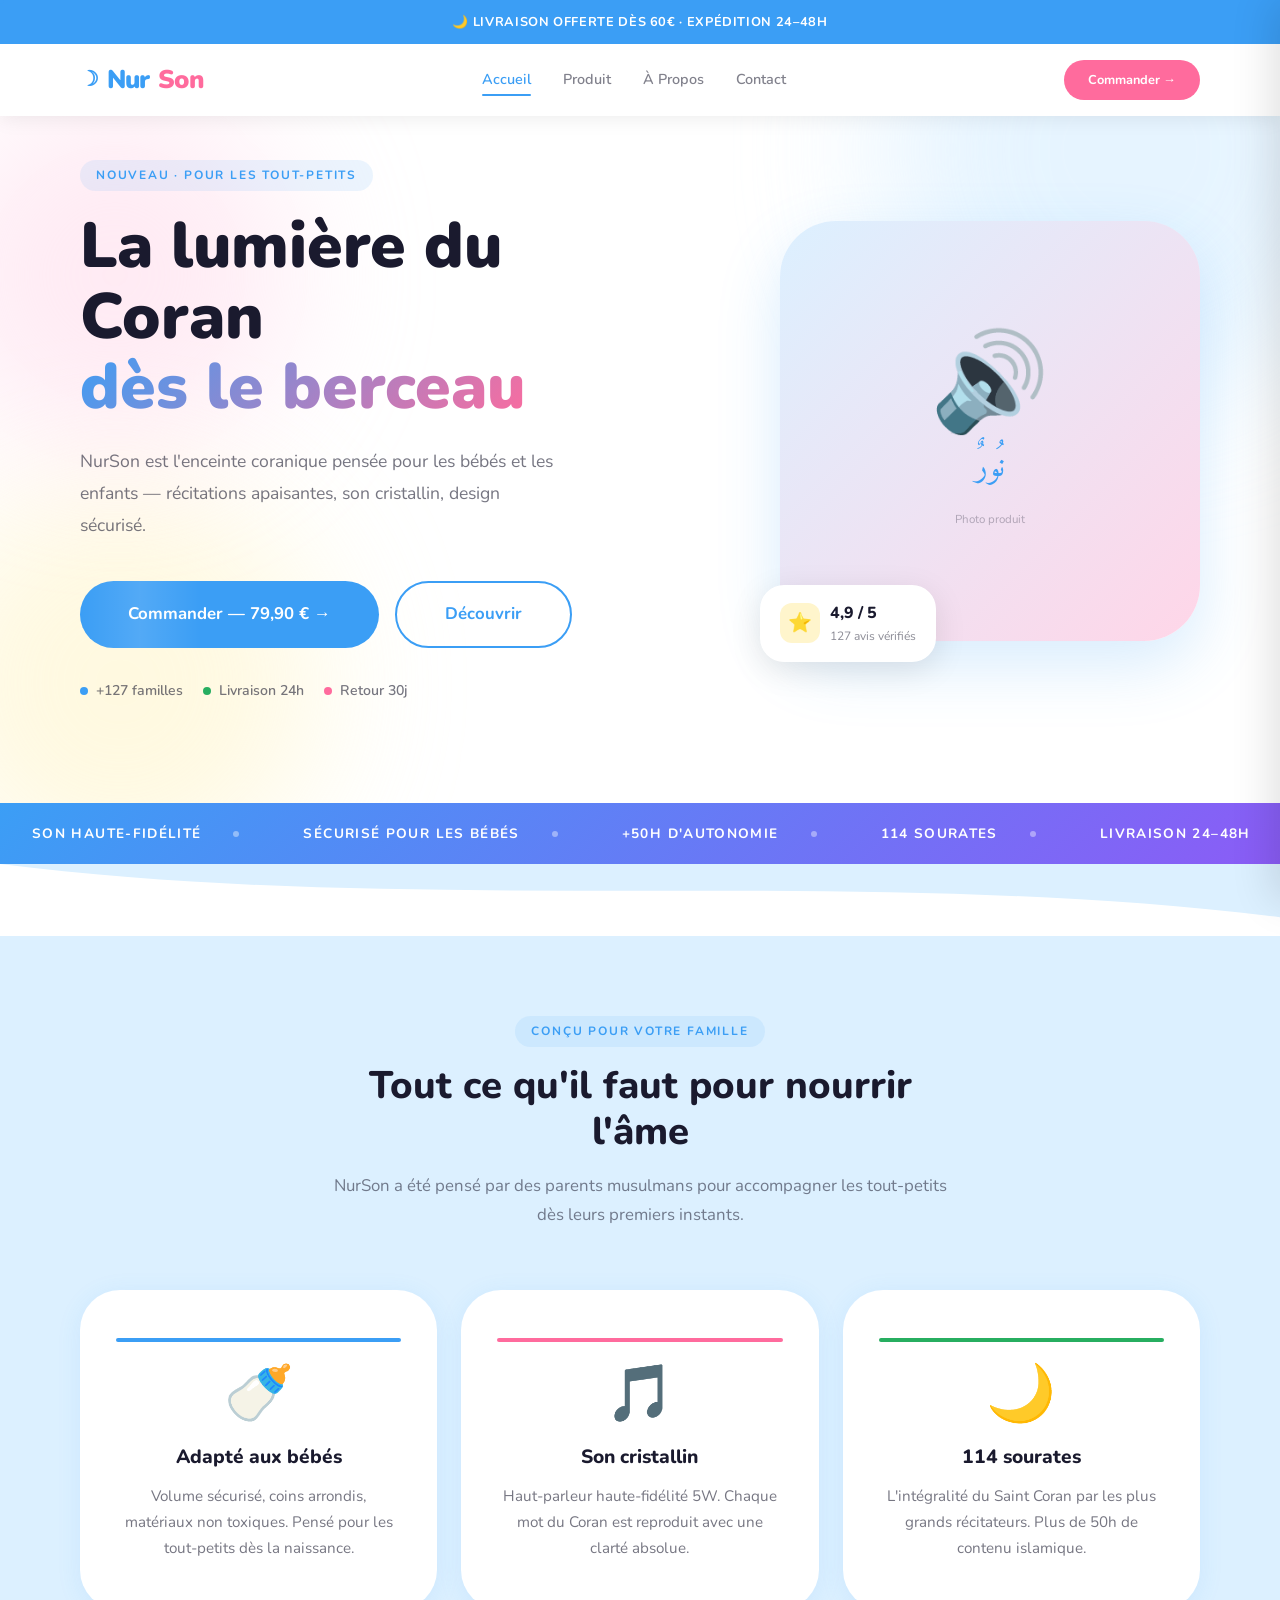
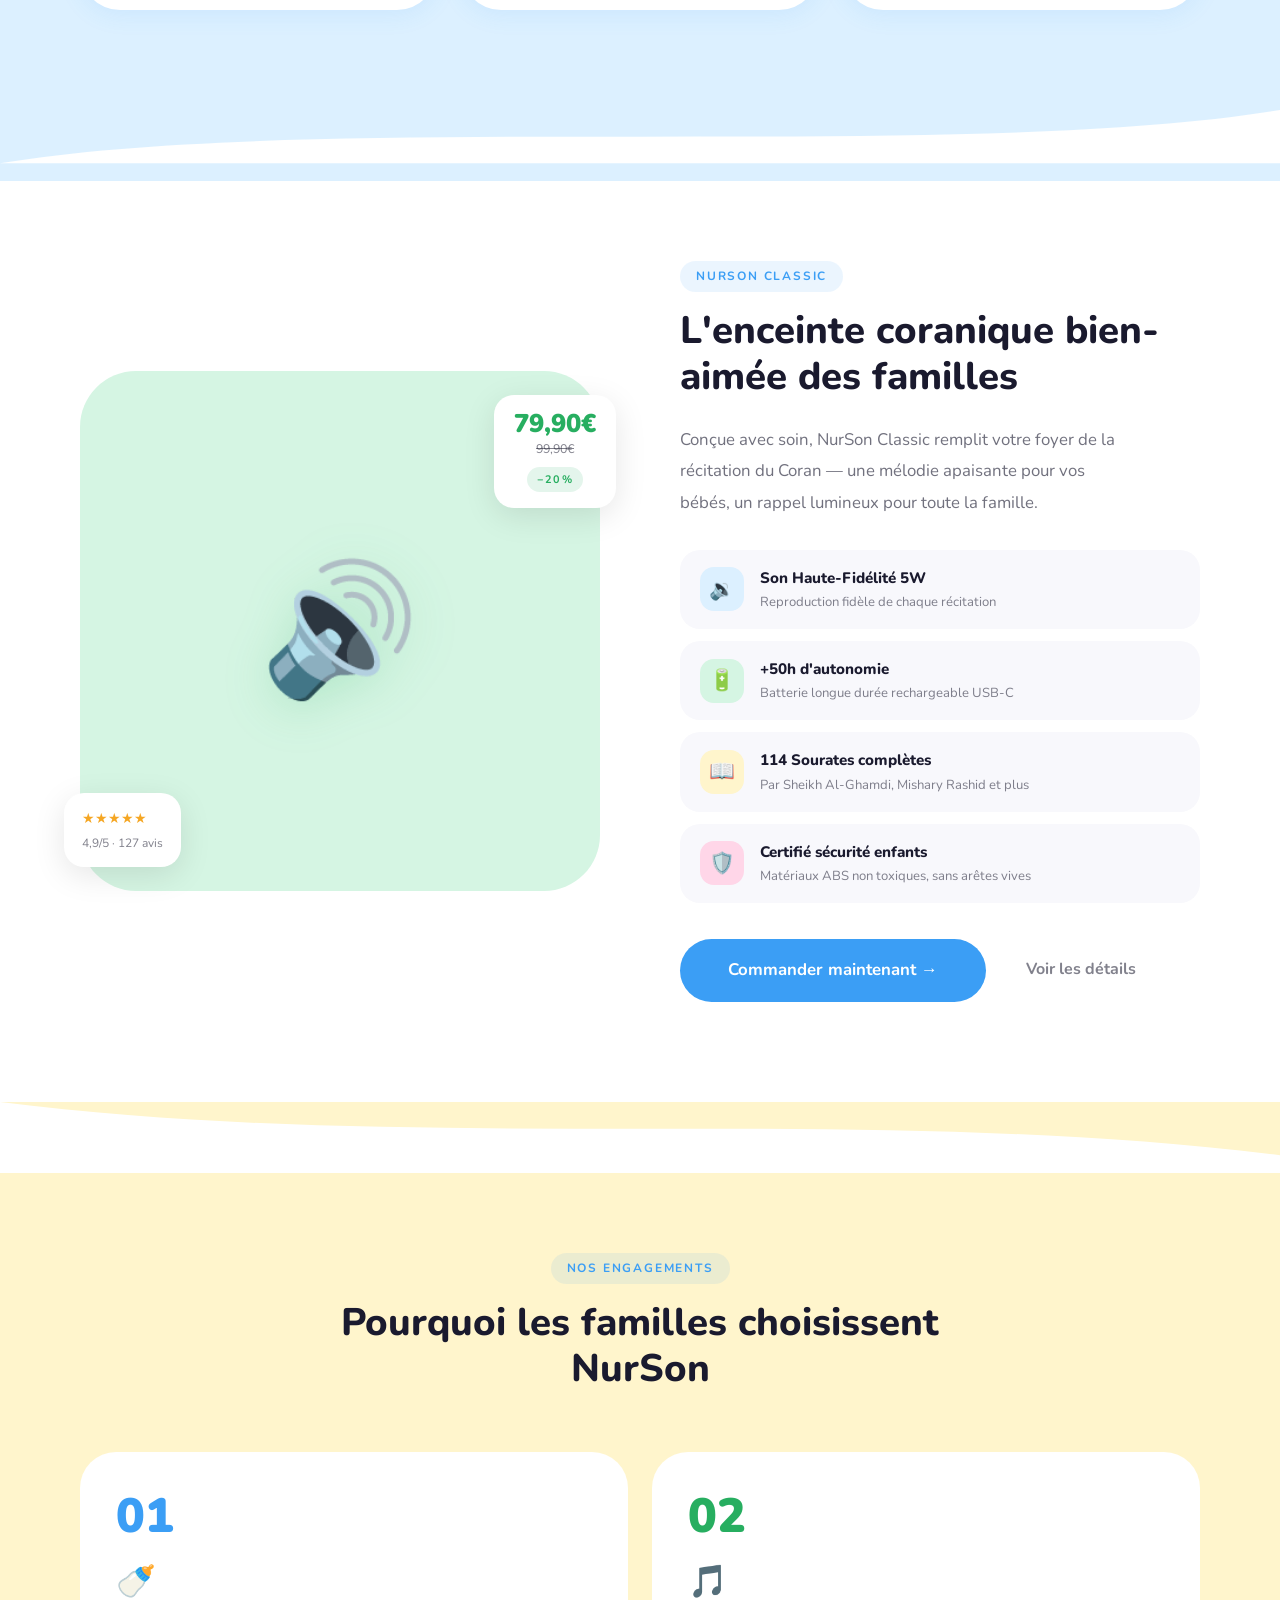
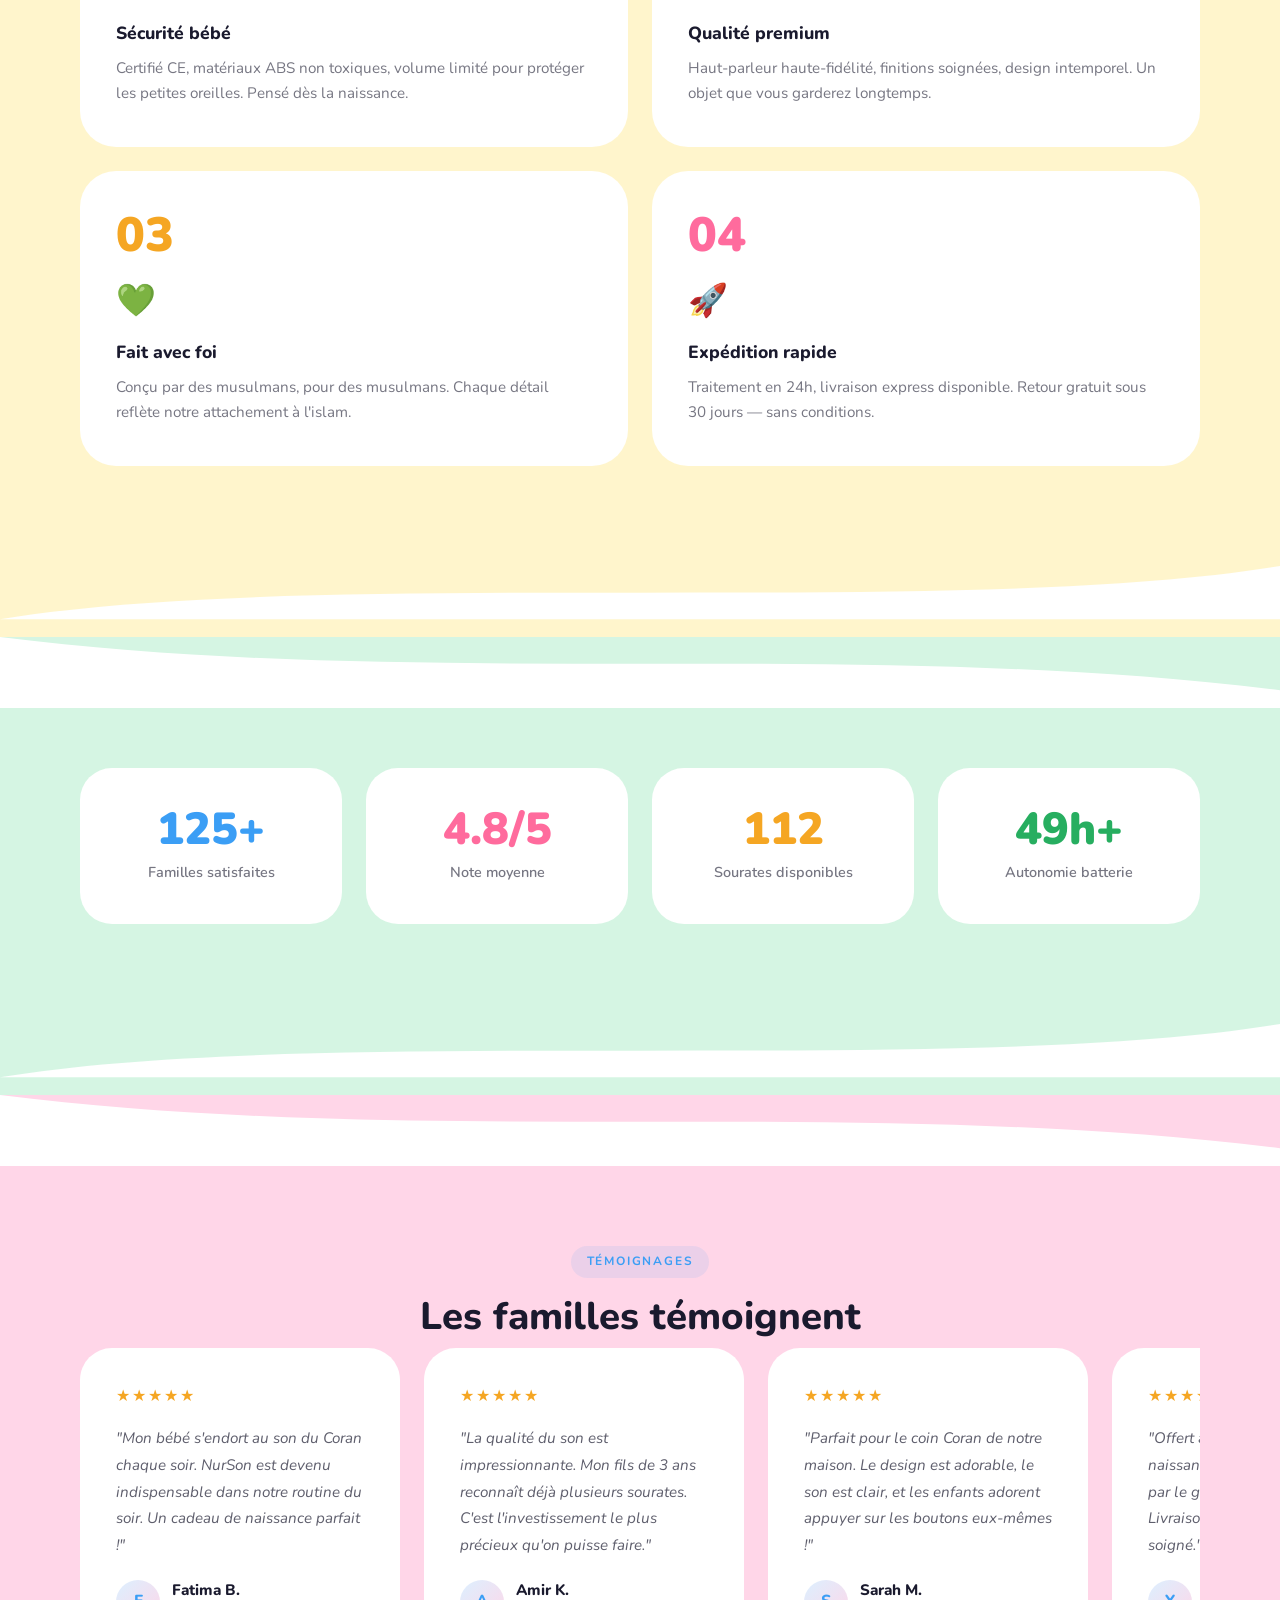
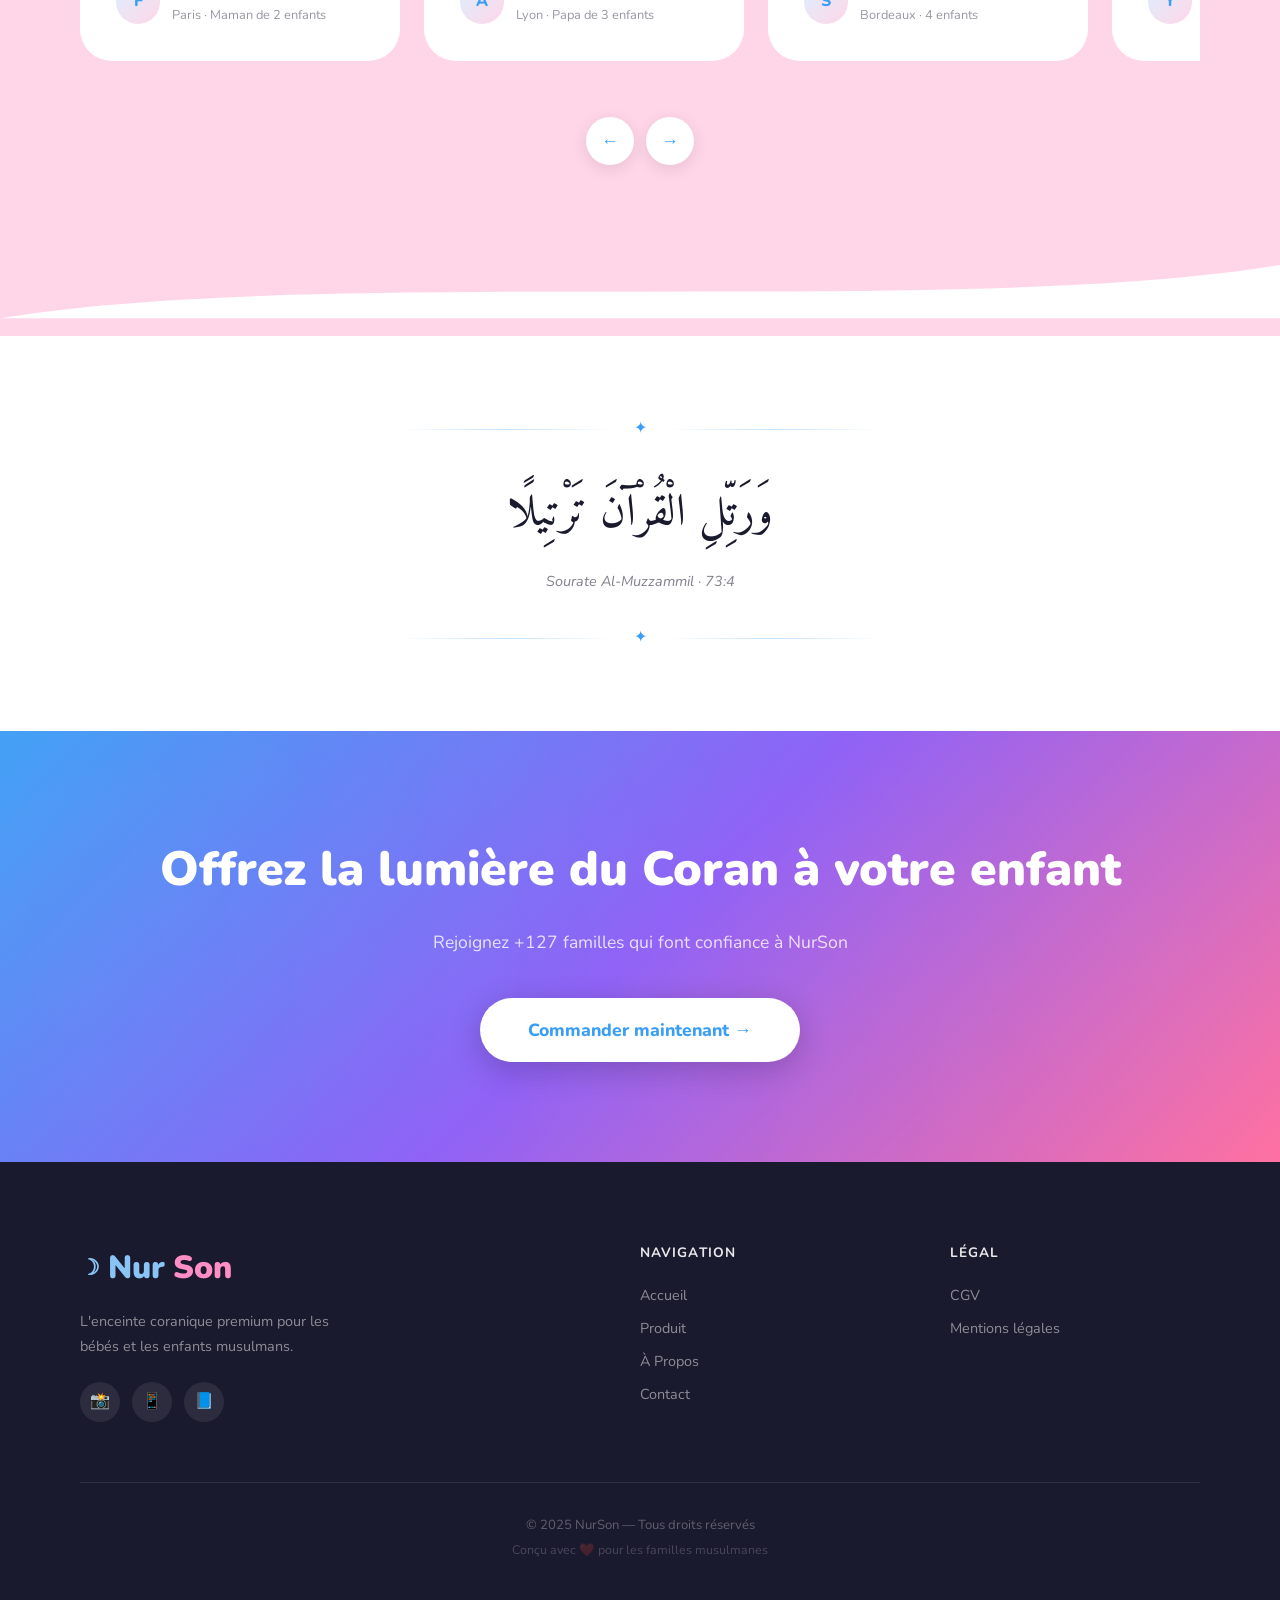
==== commit 68a174bb: "redesign: v5 — fond blanc, sections pastels colorées (bleu/vert/jaune/rose), DA enfantine Co-Authore" ====
--- a/index.html
+++ b/index.html
@@ -40,37 +40,48 @@
 
   <link rel="preconnect" href="https://fonts.googleapis.com" />
   <link rel="preconnect" href="https://fonts.gstatic.com" crossorigin />
-  <link href="https://fonts.googleapis.com/css2?family=Cormorant+Garamond:ital,wght@0,300;0,400;0,600;1,300;1,400&family=Nunito:wght@400;500;600;700;800&family=Amiri:wght@400;700&display=swap" rel="stylesheet" />
-
-  <link rel="stylesheet" href="css/style.css?v=10" />
-  <link rel="stylesheet" href="css/animations.css?v=5" />
+  <link href="https://fonts.googleapis.com/css2?family=Cormorant+Garamond:ital,wght@0,300;0,400;0,600;1,300;1,400&family=Nunito:wght@400;500;600;700;800;900&family=Amiri:wght@400;700&display=swap" rel="stylesheet" />
+
+  <link rel="stylesheet" href="css/style.css?v=11" />
+  <link rel="stylesheet" href="css/animations.css?v=6" />
   <link rel="icon" type="image/svg+xml" href="images/favicon.svg" />
 </head>
 <body>
 
+  <!-- Custom cursor -->
   <div id="cursor-dot"></div>
   <div id="cursor-ring"></div>
+
+  <!-- Scroll progress -->
   <div id="scroll-progress"></div>
 
-  <!-- Loader -->
+  <!-- ============================================================
+       LOADER
+       ============================================================ -->
   <div id="loader" class="loader">
     <div class="loader__arabic">بِسْمِ اللَّهِ</div>
-    <div class="loader__logo">Nur<em>Son</em></div>
+    <div class="loader__logo">
+      <span style="color:#3B9EF5">Nur</span><em style="color:#FF6B9D">Son</em>
+    </div>
     <div class="loader__bar"><div class="loader__bar-fill"></div></div>
   </div>
 
-  <!-- Announcement bar -->
-  <div class="announcement-bar">
-    <span>🌙 LIVRAISON OFFERTE DÈS 60€ · EXPÉDITION 24H</span>
+  <!-- ============================================================
+       ANNOUNCEMENT BAR
+       ============================================================ -->
+  <div class="announcement-bar" role="banner">
+    <span>🌙 LIVRAISON OFFERTE DÈS 60€ · EXPÉDITION 24–48H</span>
   </div>
 
-  <!-- Navigation -->
+  <!-- ============================================================
+       NAVIGATION
+       ============================================================ -->
   <nav class="nav" role="navigation" aria-label="Navigation principale">
     <div class="container">
       <div class="nav__inner">
-        <a href="index.html" class="nav__logo">
+        <a href="index.html" class="nav__logo" aria-label="NurSon — Accueil">
           <div class="nav__logo-mark">☽</div>
-          Nur<em>Son</em>
+          <span style="color:#3B9EF5">Nur</span><span style="color:#FF6B9D">Son</span>
         </a>
         <div class="nav__links">
           <a href="index.html" class="nav__link active">Accueil</a>
@@ -79,7 +90,7 @@
           <a href="contact.html" class="nav__link">Contact</a>
         </div>
         <div class="nav__cta">
-          <a href="produit.html" class="btn btn-gold" style="padding:12px 24px; font-size:0.75rem;">Commander →</a>
+          <a href="produit.html" class="btn btn-secondary" style="padding:10px 24px;font-size:0.8rem;">Commander →</a>
           <button class="nav__menu-btn" aria-label="Menu" aria-expanded="false">
             <span></span><span></span><span></span>
           </button>
@@ -88,14 +99,17 @@
     </div>
   </nav>
 
-  <!-- Mobile Nav -->
-  <nav class="mobile-nav" aria-label="Navigation mobile">
-    <button class="mobile-nav__close" aria-label="Fermer">✕</button>
+  <!-- ============================================================
+       MOBILE NAV
+       ============================================================ -->
+  <div class="mobile-nav__overlay" id="mobileOverlay"></div>
+  <nav class="mobile-nav" id="mobileNav" aria-label="Navigation mobile">
+    <button class="mobile-nav__close" id="mobileNavClose" aria-label="Fermer le menu">✕</button>
     <a href="index.html" class="mobile-nav__link">Accueil</a>
     <a href="produit.html" class="mobile-nav__link">Produit</a>
     <a href="a-propos.html" class="mobile-nav__link">À Propos</a>
     <a href="contact.html" class="mobile-nav__link">Contact</a>
-    <a href="produit.html" class="btn btn-gold btn-full mt-32">Commander maintenant</a>
+    <a href="produit.html" class="btn btn-secondary btn-full mt-32">Commander maintenant</a>
   </nav>
 
   <main>
@@ -105,86 +119,76 @@
          ============================================================ -->
     <section class="hero" aria-labelledby="hero-title">
 
-      <!-- Decorative floating elements -->
-      <div class="hero__deco" aria-hidden="true">
-        <span class="hero__deco-item hero__deco-item--1">✦</span>
-        <span class="hero__deco-item hero__deco-item--2">☽</span>
-        <span class="hero__deco-item hero__deco-item--3">✧</span>
-        <span class="hero__deco-item hero__deco-item--4">✦</span>
+      <!-- Colorful decorative blobs -->
+      <div class="hero__blobs" aria-hidden="true">
+        <div class="hero__blob hero__blob--blue"></div>
+        <div class="hero__blob hero__blob--yellow"></div>
+        <div class="hero__blob hero__blob--pink"></div>
       </div>
 
       <div class="container">
         <div class="hero__inner">
 
+          <!-- Left: content -->
           <div class="hero__content">
             <div class="hero__eyebrow reveal-fade">
-              <span class="hero__eyebrow-dot"></span>
               <span class="t-label">Nouveau · Pour les tout-petits</span>
             </div>
 
-            <h1 class="t-display hero__title" id="hero-title">
-              <span class="reveal-line"><span>La lumière</span></span>
-              <span class="reveal-line" style="transition-delay:0.12s"><span class="italic gold">du Coran</span></span>
-              <span class="reveal-line" style="transition-delay:0.24s"><span>dès le berceau</span></span>
+            <h1 class="hero__title reveal-fade" id="hero-title" style="transition-delay:0.1s">
+              La lumière du Coran<br><span class="hero__title-gradient">dès le berceau</span>
             </h1>
 
-            <p class="hero__subtitle reveal-fade" style="transition-delay:0.4s">
-              NurSon est l'enceinte coranique premium pensée pour les bébés et les enfants — récitations apaisantes, son cristallin, design sécurisé. Offrez la musique du Coran à votre famille.
+            <p class="hero__subtitle reveal-fade" style="transition-delay:0.25s">
+              NurSon est l'enceinte coranique pensée pour les bébés et les enfants — récitations apaisantes, son cristallin, design sécurisé.
             </p>
 
-            <div class="hero__actions reveal-fade" style="transition-delay:0.55s">
-              <div class="mag-btn">
-                <a href="produit.html" class="btn btn-gold btn-lg">Commander — 79,90 € →</a>
-              </div>
-              <div class="mag-btn">
-                <a href="#features" class="btn btn-outline btn-lg">Découvrir</a>
-              </div>
-            </div>
-
-            <div class="hero__trust reveal-fade" style="transition-delay:0.7s">
+            <div class="hero__actions reveal-fade" style="transition-delay:0.4s">
+              <a href="produit.html" class="btn btn-primary btn-lg shine-sweep">Commander — 79,90 € →</a>
+              <a href="#features" class="btn btn-outline btn-lg">Découvrir</a>
+            </div>
+
+            <div class="hero__trust reveal-fade" style="transition-delay:0.55s">
               <div class="hero__trust-item">
-                <span class="hero__trust-dot"></span>
+                <span class="hero__trust-dot hero__trust-dot--blue"></span>
                 <span>+127 familles</span>
               </div>
               <div class="hero__trust-item">
-                <span class="hero__trust-dot"></span>
+                <span class="hero__trust-dot hero__trust-dot--green"></span>
                 <span>Livraison 24h</span>
               </div>
               <div class="hero__trust-item">
-                <span class="hero__trust-dot"></span>
+                <span class="hero__trust-dot hero__trust-dot--pink"></span>
                 <span>Retour 30j</span>
               </div>
             </div>
           </div>
 
-          <div class="hero__visual" aria-hidden="true">
+          <!-- Right: product visual -->
+          <div class="hero__visual reveal-fade" style="transition-delay:0.2s">
             <div class="hero__card">
-              <div class="product-ring-1"></div>
-              <div class="product-ring-2"></div>
               <div class="hero__card-icon">🔊</div>
-              <div class="hero__card-arabic">نُورٌ</div>
-              <p style="color:rgba(44,26,6,0.2);font-size:0.72rem;text-align:center;padding:0 24px;position:relative;z-index:1;">Photo produit ici</p>
+              <div class="hero__card-arabic" style="font-family:'Amiri',serif;font-size:2rem;color:#3B9EF5;margin-top:12px;">نُورٌ</div>
+              <p style="font-size:0.72rem;color:rgba(26,26,46,0.3);margin-top:16px;text-align:center;">Photo produit</p>
             </div>
             <div class="hero__badge">
-              <div class="hero__badge-num">
-                <span class="counter" data-target="127" data-suffix="">0</span>+
-              </div>
-              <div class="hero__badge-txt">Familles satisfaites</div>
-            </div>
-          </div>
-
-        </div>
-      </div>
-    </section>
-
-    <!-- Wave: cream to gold strip -->
-    <div class="wave-top wave-top--gold" aria-hidden="true">
-      <svg viewBox="0 0 1440 60" preserveAspectRatio="none" xmlns="http://www.w3.org/2000/svg">
-        <path d="M0,30 C360,60 1080,0 1440,30 L1440,60 L0,60 Z" fill="#C8A96E"/>
-      </svg>
-    </div>
-
-    <!-- Marquee strip -->
+              <div style="display:flex;align-items:center;gap:10px;">
+                <div style="width:40px;height:40px;background:#FFF5CC;border-radius:12px;display:flex;align-items:center;justify-content:center;font-size:1.2rem;">⭐</div>
+                <div>
+                  <div style="font-weight:800;font-size:1rem;color:#1A1A2E;">4,9 / 5</div>
+                  <div style="font-size:0.75rem;color:rgba(26,26,46,0.5);">127 avis vérifiés</div>
+                </div>
+              </div>
+            </div>
+          </div>
+
+        </div>
+      </div>
+    </section>
+
+    <!-- ============================================================
+         MARQUEE STRIP
+         ============================================================ -->
     <div class="marquee-section" aria-hidden="true">
       <div class="marquee-track">
         <span class="marquee-item">Son Haute-Fidélité<span class="marquee-dot"></span></span>
@@ -202,22 +206,22 @@
       </div>
     </div>
 
-    <!-- Wave: gold strip bottom -->
-    <div class="wave-bottom wave-bottom--gold" aria-hidden="true">
-      <svg viewBox="0 0 1440 60" preserveAspectRatio="none" xmlns="http://www.w3.org/2000/svg">
-        <path d="M0,30 C360,0 1080,60 1440,30 L1440,0 L0,0 Z" fill="#C8A96E"/>
-      </svg>
-    </div>
-
-    <!-- ============================================================
-         FEATURES SECTION (mint bg)
-         ============================================================ -->
-    <section class="features section" id="features" aria-labelledby="features-title">
+    <!-- ============================================================
+         FEATURES SECTION (pastel blue)
+         ============================================================ -->
+    <!-- Wave: white → blue -->
+    <div class="wave-divider" aria-hidden="true">
+      <svg viewBox="0 0 1440 80" preserveAspectRatio="none" xmlns="http://www.w3.org/2000/svg">
+        <path d="M0,0 C480,60 960,0 1440,60 L1440,0 L0,0 Z" fill="#DCF0FF"/>
+      </svg>
+    </div>
+
+    <section class="features" id="features" aria-labelledby="features-title">
       <div class="container">
         <div class="section-header center reveal-fade">
           <span class="t-label">Conçu pour votre famille</span>
           <h2 id="features-title" class="t-headline" style="margin-top:16px;">
-            Tout ce qu'il faut pour <em class="gold italic">nourrir l'âme</em>
+            Tout ce qu'il faut pour nourrir l'âme
           </h2>
           <p class="section-header__sub">
             NurSon a été pensé par des parents musulmans pour accompagner les tout-petits dès leurs premiers instants.
@@ -225,90 +229,91 @@
         </div>
 
         <div class="features__grid">
-          <div class="feature-bubble reveal-fade" style="transition-delay:0.1s">
-            <div class="feature-bubble__glow"></div>
-            <div class="feature-bubble__icon">🍼</div>
-            <h3 class="feature-bubble__title">Adapté aux bébés</h3>
-            <p class="feature-bubble__text">Volume sécurisé, coins arrondis, matériaux non toxiques. Pensé pour les tout-petits dès la naissance.</p>
-          </div>
-          <div class="feature-bubble reveal-fade" style="transition-delay:0.2s">
-            <div class="feature-bubble__glow"></div>
-            <div class="feature-bubble__icon">🎵</div>
-            <h3 class="feature-bubble__title">Son cristallin</h3>
-            <p class="feature-bubble__text">Haut-parleur haute-fidélité 5W. Chaque mot du Coran est reproduit avec une clarté absolue.</p>
-          </div>
-          <div class="feature-bubble reveal-fade" style="transition-delay:0.3s">
-            <div class="feature-bubble__glow"></div>
-            <div class="feature-bubble__icon">🌙</div>
-            <h3 class="feature-bubble__title">114 sourates</h3>
-            <p class="feature-bubble__text">L'intégralité du Saint Coran par les plus grands récitateurs. Plus de 50h de contenu islamique.</p>
-          </div>
-        </div>
-      </div>
-    </section>
-
-    <!-- Wave: mint to cream -->
-    <div class="wave-top wave-top--cream-from-mint" aria-hidden="true">
-      <svg viewBox="0 0 1440 80" preserveAspectRatio="none" xmlns="http://www.w3.org/2000/svg">
-        <path d="M0,40 C480,80 960,0 1440,40 L1440,80 L0,80 Z" fill="#FFF9F0"/>
-      </svg>
-    </div>
-
-    <!-- ============================================================
-         PRODUCT SHOWCASE
-         ============================================================ -->
-    <section class="showcase section" id="spotlight" aria-labelledby="showcase-title">
+          <div class="feature-card feature-card--blue reveal-fade" style="transition-delay:0.1s">
+            <span class="feature-card__icon">🍼</span>
+            <h3 class="feature-card__title">Adapté aux bébés</h3>
+            <p class="feature-card__text">Volume sécurisé, coins arrondis, matériaux non toxiques. Pensé pour les tout-petits dès la naissance.</p>
+          </div>
+          <div class="feature-card feature-card--pink reveal-fade" style="transition-delay:0.2s">
+            <span class="feature-card__icon">🎵</span>
+            <h3 class="feature-card__title">Son cristallin</h3>
+            <p class="feature-card__text">Haut-parleur haute-fidélité 5W. Chaque mot du Coran est reproduit avec une clarté absolue.</p>
+          </div>
+          <div class="feature-card feature-card--green reveal-fade" style="transition-delay:0.3s">
+            <span class="feature-card__icon">🌙</span>
+            <h3 class="feature-card__title">114 sourates</h3>
+            <p class="feature-card__text">L'intégralité du Saint Coran par les plus grands récitateurs. Plus de 50h de contenu islamique.</p>
+          </div>
+        </div>
+      </div>
+    </section>
+
+    <!-- Wave: blue → white -->
+    <div class="wave-divider" aria-hidden="true" style="background:#DCF0FF;">
+      <svg viewBox="0 0 1440 80" preserveAspectRatio="none" xmlns="http://www.w3.org/2000/svg">
+        <path d="M0,60 C360,0 1080,60 1440,0 L1440,60 L0,60 Z" fill="#FFFFFF"/>
+      </svg>
+    </div>
+
+    <!-- ============================================================
+         SHOWCASE SECTION (white)
+         ============================================================ -->
+    <section class="showcase" id="spotlight" aria-labelledby="showcase-title">
       <div class="container">
         <div class="showcase__inner">
 
-          <div class="showcase__img reveal-fade">
-            <div class="showcase__img-main tilt-card">
-              <span style="font-size:7rem;filter:drop-shadow(0 4px 20px rgba(44,26,6,0.12));">🔊</span>
-            </div>
-            <div class="showcase__badge-1">
-              <div style="font-family:'Cormorant Garamond',serif;font-size:1.8rem;font-weight:600;color:#C8A96E;line-height:1;">79,90€</div>
-              <div style="font-size:0.75rem;color:rgba(44,26,6,0.5);text-decoration:line-through;margin-top:2px;">99,90€</div>
-              <div style="display:inline-block;background:rgba(200,169,110,0.15);color:#A07840;font-size:0.68rem;font-weight:700;letter-spacing:0.1em;text-transform:uppercase;padding:4px 10px;border-radius:999px;margin-top:8px;">−20%</div>
-            </div>
-            <div class="showcase__badge-2">
-              <div style="color:#C8A96E;font-size:0.85rem;letter-spacing:2px;">★★★★★</div>
-              <div style="font-family:'Nunito',sans-serif;font-size:0.75rem;color:rgba(44,26,6,0.5);margin-top:4px;">4,9/5 · 127 avis</div>
-            </div>
-          </div>
-
-          <div class="showcase__content reveal-fade" style="transition-delay:0.15s">
+          <!-- Left: product visual in green card -->
+          <div class="reveal-fade">
+            <div class="showcase__img-frame">
+              <span class="showcase__img-frame-emoji">🔊</span>
+              <!-- Price badge -->
+              <div class="showcase__badge-price">
+                <div class="showcase__badge-price-main">79,90€</div>
+                <div class="showcase__badge-price-old">99,90€</div>
+                <div style="display:inline-block;background:rgba(39,174,96,0.12);color:#27AE60;font-size:0.68rem;font-weight:700;letter-spacing:0.1em;text-transform:uppercase;padding:4px 10px;border-radius:999px;margin-top:8px;">−20%</div>
+              </div>
+              <!-- Rating badge -->
+              <div class="showcase__badge-rating">
+                <div class="showcase__badge-rating-stars">★★★★★</div>
+                <div class="showcase__badge-rating-text">4,9/5 · 127 avis</div>
+              </div>
+            </div>
+          </div>
+
+          <!-- Right: content + pills -->
+          <div class="reveal-fade" style="transition-delay:0.15s">
             <span class="t-label">NurSon Classic</span>
             <h2 id="showcase-title" class="t-headline" style="margin-top:16px;margin-bottom:24px;">
-              L'enceinte coranique <em class="italic gold">bien-aimée</em> des familles
+              L'enceinte coranique bien-aimée des familles
             </h2>
-            <p style="font-size:1.05rem;line-height:1.85;color:rgba(44,26,6,0.62);margin-bottom:40px;max-width:440px;">
+            <p class="showcase__description">
               Conçue avec soin, NurSon Classic remplit votre foyer de la récitation du Coran — une mélodie apaisante pour vos bébés, un rappel lumineux pour toute la famille.
             </p>
 
             <div class="showcase__pills">
               <div class="showcase__pill">
-                <div class="showcase__pill-icon">🔉</div>
+                <div class="showcase__pill-icon showcase__pill-icon--blue">🔉</div>
                 <div>
                   <div class="showcase__pill-title">Son Haute-Fidélité 5W</div>
                   <div class="showcase__pill-text">Reproduction fidèle de chaque récitation</div>
                 </div>
               </div>
               <div class="showcase__pill">
-                <div class="showcase__pill-icon">🔋</div>
+                <div class="showcase__pill-icon showcase__pill-icon--green">🔋</div>
                 <div>
                   <div class="showcase__pill-title">+50h d'autonomie</div>
                   <div class="showcase__pill-text">Batterie longue durée rechargeable USB-C</div>
                 </div>
               </div>
               <div class="showcase__pill">
-                <div class="showcase__pill-icon">📖</div>
+                <div class="showcase__pill-icon showcase__pill-icon--yellow">📖</div>
                 <div>
                   <div class="showcase__pill-title">114 Sourates complètes</div>
                   <div class="showcase__pill-text">Par Sheikh Al-Ghamdi, Mishary Rashid et plus</div>
                 </div>
               </div>
               <div class="showcase__pill">
-                <div class="showcase__pill-icon">🛡️</div>
+                <div class="showcase__pill-icon showcase__pill-icon--pink">🛡️</div>
                 <div>
                   <div class="showcase__pill-title">Certifié sécurité enfants</div>
                   <div class="showcase__pill-text">Matériaux ABS non toxiques, sans arêtes vives</div>
@@ -317,51 +322,56 @@
             </div>
 
             <div class="showcase__cta">
-              <div class="mag-btn">
-                <a href="produit.html" class="btn btn-gold btn-lg">Commander maintenant →</a>
-              </div>
-              <a href="produit.html#tab-features" class="btn btn-ghost">Voir les détails</a>
-            </div>
-          </div>
-
-        </div>
-      </div>
-    </section>
-
-    <!-- ============================================================
-         WHY SECTION (cream-2 bg)
-         ============================================================ -->
-    <section class="why section" aria-labelledby="why-title">
+              <a href="produit.html" class="btn btn-primary btn-lg">Commander maintenant →</a>
+              <a href="produit.html" class="btn btn-ghost">Voir les détails</a>
+            </div>
+          </div>
+
+        </div>
+      </div>
+    </section>
+
+    <!-- ============================================================
+         WHY SECTION (pastel yellow)
+         ============================================================ -->
+    <!-- Wave: white → yellow -->
+    <div class="wave-divider" aria-hidden="true">
+      <svg viewBox="0 0 1440 80" preserveAspectRatio="none" xmlns="http://www.w3.org/2000/svg">
+        <path d="M0,0 C480,60 960,0 1440,60 L1440,0 L0,0 Z" fill="#FFF5CC"/>
+      </svg>
+    </div>
+
+    <section class="why" aria-labelledby="why-title">
       <div class="container">
         <div class="section-header center reveal-fade">
           <span class="t-label">Nos engagements</span>
           <h2 id="why-title" class="t-headline" style="margin-top:16px;">
-            Pourquoi les familles <em class="gold italic">choisissent NurSon</em>
+            Pourquoi les familles choisissent NurSon
           </h2>
         </div>
 
         <div class="why__grid">
           <div class="why-card reveal-fade" style="transition-delay:0.05s">
-            <div class="why-card__num">01</div>
-            <div class="why-card__icon">🍼</div>
+            <div class="why-card__num why-card__num--blue">01</div>
+            <span class="why-card__icon">🍼</span>
             <h3 class="why-card__title">Sécurité bébé</h3>
             <p class="why-card__text">Certifié CE, matériaux ABS non toxiques, volume limité pour protéger les petites oreilles. Pensé dès la naissance.</p>
           </div>
           <div class="why-card reveal-fade" style="transition-delay:0.1s">
-            <div class="why-card__num">02</div>
-            <div class="why-card__icon">🎵</div>
+            <div class="why-card__num why-card__num--green">02</div>
+            <span class="why-card__icon">🎵</span>
             <h3 class="why-card__title">Qualité premium</h3>
             <p class="why-card__text">Haut-parleur haute-fidélité, finitions soignées, design intemporel. Un objet que vous garderez longtemps.</p>
           </div>
           <div class="why-card reveal-fade" style="transition-delay:0.15s">
-            <div class="why-card__num">03</div>
-            <div class="why-card__icon">💚</div>
+            <div class="why-card__num why-card__num--orange">03</div>
+            <span class="why-card__icon">💚</span>
             <h3 class="why-card__title">Fait avec foi</h3>
             <p class="why-card__text">Conçu par des musulmans, pour des musulmans. Chaque détail reflète notre attachement à l'islam.</p>
           </div>
           <div class="why-card reveal-fade" style="transition-delay:0.2s">
-            <div class="why-card__num">04</div>
-            <div class="why-card__icon">🚀</div>
+            <div class="why-card__num why-card__num--pink">04</div>
+            <span class="why-card__icon">🚀</span>
             <h3 class="why-card__title">Expédition rapide</h3>
             <p class="why-card__text">Traitement en 24h, livraison express disponible. Retour gratuit sous 30 jours — sans conditions.</p>
           </div>
@@ -369,46 +379,82 @@
       </div>
     </section>
 
-    <!-- ============================================================
-         STATS (dark forest)
-         ============================================================ -->
+    <!-- Wave: yellow → white -->
+    <div class="wave-divider" aria-hidden="true" style="background:#FFF5CC;">
+      <svg viewBox="0 0 1440 80" preserveAspectRatio="none" xmlns="http://www.w3.org/2000/svg">
+        <path d="M0,60 C360,0 1080,60 1440,0 L1440,60 L0,60 Z" fill="#FFFFFF"/>
+      </svg>
+    </div>
+
+    <!-- ============================================================
+         STATS SECTION (pastel green)
+         ============================================================ -->
+    <!-- Wave: white → green -->
+    <div class="wave-divider" aria-hidden="true">
+      <svg viewBox="0 0 1440 80" preserveAspectRatio="none" xmlns="http://www.w3.org/2000/svg">
+        <path d="M0,0 C480,60 960,0 1440,60 L1440,0 L0,0 Z" fill="#D5F5E3"/>
+      </svg>
+    </div>
+
     <section class="stats" aria-label="Nos chiffres">
       <div class="container">
         <div class="stats__grid">
           <div class="stat-item reveal-fade">
-            <div class="stat-item__num"><span class="counter" data-target="127" data-suffix="">0</span>+</div>
+            <div class="stat-item__num" style="color:#3B9EF5;">
+              <span class="counter" data-target="127" data-suffix="">0</span>+
+            </div>
             <div class="stat-item__label">Familles satisfaites</div>
           </div>
           <div class="stat-item reveal-fade" style="transition-delay:0.1s">
-            <div class="stat-item__num"><span class="counter" data-target="4.9" data-decimals="1" data-suffix="">0</span>/5</div>
+            <div class="stat-item__num" style="color:#FF6B9D;">
+              <span class="counter" data-target="4.9" data-decimals="1" data-suffix="">0</span>/5
+            </div>
             <div class="stat-item__label">Note moyenne</div>
           </div>
           <div class="stat-item reveal-fade" style="transition-delay:0.2s">
-            <div class="stat-item__num"><span class="counter" data-target="114" data-suffix="">0</span></div>
+            <div class="stat-item__num" style="color:#F5A623;">
+              <span class="counter" data-target="114" data-suffix="">0</span>
+            </div>
             <div class="stat-item__label">Sourates disponibles</div>
           </div>
           <div class="stat-item reveal-fade" style="transition-delay:0.3s">
-            <div class="stat-item__num"><span class="counter" data-target="50" data-suffix="h+">0</span></div>
+            <div class="stat-item__num" style="color:#27AE60;">
+              <span class="counter" data-target="50" data-suffix="h+">0</span>
+            </div>
             <div class="stat-item__label">Autonomie batterie</div>
           </div>
         </div>
       </div>
     </section>
 
-    <!-- ============================================================
-         TESTIMONIALS (cream-3 bg)
-         ============================================================ -->
-    <section class="testimonials section" aria-labelledby="testi-title">
+    <!-- Wave: green → white -->
+    <div class="wave-divider" aria-hidden="true" style="background:#D5F5E3;">
+      <svg viewBox="0 0 1440 80" preserveAspectRatio="none" xmlns="http://www.w3.org/2000/svg">
+        <path d="M0,60 C360,0 1080,60 1440,0 L1440,60 L0,60 Z" fill="#FFFFFF"/>
+      </svg>
+    </div>
+
+    <!-- ============================================================
+         TESTIMONIALS SECTION (pastel pink)
+         ============================================================ -->
+    <!-- Wave: white → pink -->
+    <div class="wave-divider" aria-hidden="true">
+      <svg viewBox="0 0 1440 80" preserveAspectRatio="none" xmlns="http://www.w3.org/2000/svg">
+        <path d="M0,0 C480,60 960,0 1440,60 L1440,0 L0,0 Z" fill="#FFD6E8"/>
+      </svg>
+    </div>
+
+    <section class="testimonials" aria-labelledby="testi-title">
       <div class="container">
         <div class="testimonials__header section-header center reveal-fade">
           <span class="t-label">Témoignages</span>
           <h2 id="testi-title" class="t-headline" style="margin-top:16px;">
-            Les familles <em class="gold italic">témoignent</em>
+            Les familles témoignent
           </h2>
         </div>
 
         <div class="testimonials__track-wrap">
-          <div class="testimonials__track stagger-children">
+          <div class="testimonials__track stagger-children" id="testiTrack">
             <div class="testi-card">
               <div class="testi-card__stars">★★★★★</div>
               <p class="testi-card__text">"Mon bébé s'endort au son du Coran chaque soir. NurSon est devenu indispensable dans notre routine du soir. Un cadeau de naissance parfait !"</p>
@@ -433,7 +479,7 @@
             </div>
             <div class="testi-card">
               <div class="testi-card__stars">★★★★★</div>
-              <p class="testi-card__text">"Parfait pour le coin Coran de notre maison. Le design est beau, le son est clair, et les enfants adorent appuyer sur les boutons eux-mêmes !"</p>
+              <p class="testi-card__text">"Parfait pour le coin Coran de notre maison. Le design est adorable, le son est clair, et les enfants adorent appuyer sur les boutons eux-mêmes !"</p>
               <div class="testi-card__author">
                 <div class="testi-card__avatar">S</div>
                 <div>
@@ -443,7 +489,7 @@
               </div>
             </div>
             <div class="testi-card">
-              <div class="testi-card__stars">★★★★☆</div>
+              <div class="testi-card__stars">★★★★★</div>
               <p class="testi-card__text">"Offert à ma nièce pour sa naissance. La famille était touchée par le geste et la qualité du produit. Livraison ultra rapide, emballage soigné."</p>
               <div class="testi-card__author">
                 <div class="testi-card__avatar">Y</div>
@@ -457,14 +503,21 @@
         </div>
 
         <div class="testimonials__nav">
-          <button class="btn btn-icon testi-nav-btn" aria-label="Précédent">←</button>
-          <button class="btn btn-icon testi-nav-btn" aria-label="Suivant">→</button>
-        </div>
-      </div>
-    </section>
-
-    <!-- ============================================================
-         ARABIC VERSE (cream bg)
+          <button class="testi-nav-btn" aria-label="Précédent" id="testiPrev">←</button>
+          <button class="testi-nav-btn" aria-label="Suivant" id="testiNext">→</button>
+        </div>
+      </div>
+    </section>
+
+    <!-- Wave: pink → white -->
+    <div class="wave-divider" aria-hidden="true" style="background:#FFD6E8;">
+      <svg viewBox="0 0 1440 80" preserveAspectRatio="none" xmlns="http://www.w3.org/2000/svg">
+        <path d="M0,60 C360,0 1080,60 1440,0 L1440,60 L0,60 Z" fill="#FFFFFF"/>
+      </svg>
+    </div>
+
+    <!-- ============================================================
+         ARABIC VERSE SECTION (white)
          ============================================================ -->
     <section class="verse-section" aria-label="Verset coranique">
       <div class="container">
@@ -475,7 +528,7 @@
         </div>
         <p class="t-arabic reveal-fade">وَرَتِّلِ الْقُرْآنَ تَرْتِيلًا</p>
         <p class="verse-section__ref reveal-fade" style="transition-delay:0.2s">Sourate Al-Muzzammil · 73:4</p>
-        <div class="verse-divider" style="margin-top:24px;">
+        <div class="verse-divider" style="margin-top:24px;margin-bottom:0;">
           <div class="verse-divider__line"></div>
           <span class="verse-divider__star">✦</span>
           <div class="verse-divider__line"></div>
@@ -484,78 +537,126 @@
     </section>
 
     <!-- ============================================================
-         CTA (dark forest)
-         ============================================================ -->
-    <section class="cta-section section" aria-labelledby="cta-title">
-      <div class="cta-section__inner">
-        <span class="t-label" style="color:rgba(200,169,110,0.8);">Offrez la lumière</span>
-        <h2 id="cta-title" class="t-headline cta-section__title" style="margin-top:16px;">
-          Le plus beau cadeau<br/><em class="italic" style="color:var(--gold);">pour un enfant</em>
+         CTA SECTION (gradient)
+         ============================================================ -->
+    <section class="cta-section" aria-labelledby="cta-title">
+      <div class="container" style="text-align:center;position:relative;z-index:1;">
+        <h2 id="cta-title" style="color:white;font-size:clamp(1.8rem,4vw,3rem);font-weight:900;margin-bottom:20px;">
+          Offrez la lumière du Coran à votre enfant
         </h2>
-        <p class="cta-section__sub">
-          Un bébé qui grandit avec le Coran est une lumière pour sa famille. Offrez à vos enfants la mélodie de l'islam dès leurs premiers instants.
+        <p style="color:rgba(255,255,255,0.8);font-size:1.1rem;margin-bottom:40px;line-height:1.7;">
+          Rejoignez +127 familles qui font confiance à NurSon
         </p>
-        <div class="cta-section__actions">
-          <div class="mag-btn">
-            <a href="produit.html" class="btn btn-gold btn-lg shine-sweep">Commander — 79,90 € →</a>
-          </div>
-          <a href="a-propos.html" class="btn btn-outline btn-lg">Notre histoire</a>
-        </div>
+        <a href="produit.html" class="btn" style="background:white;color:#3B9EF5;font-weight:800;font-size:1.1rem;padding:18px 48px;border-radius:999px;box-shadow:0 8px 32px rgba(0,0,0,0.2);">
+          Commander maintenant →
+        </a>
       </div>
     </section>
 
   </main>
 
-  <!-- Footer -->
+  <!-- ============================================================
+       FOOTER
+       ============================================================ -->
   <footer class="footer">
     <div class="container">
-      <div class="footer__grid">
-        <div>
-          <a href="index.html" class="nav__logo" style="display:inline-flex; margin-bottom:16px;">
-            <div class="nav__logo-mark">☽</div>Nur<em>Son</em>
-          </a>
-          <p class="footer__desc">Marque française d'enceintes coraniques premium, pensées pour les bébés et les familles musulmanes.</p>
+      <div class="footer__inner">
+
+        <div class="footer__brand">
+          <div class="footer__logo">
+            <span class="footer__logo-mark">☽</span>
+            <span style="color:#89C4F4">Nur</span><span style="color:#FF8EC4">Son</span>
+          </div>
+          <p class="footer__tagline">L'enceinte coranique premium pour les bébés et les enfants musulmans.</p>
           <div class="footer__social">
             <a href="#" class="footer__social-link" aria-label="Instagram">📸</a>
             <a href="#" class="footer__social-link" aria-label="TikTok">📱</a>
             <a href="#" class="footer__social-link" aria-label="Facebook">📘</a>
           </div>
         </div>
-        <div>
-          <div class="footer__col-title">Boutique</div>
-          <ul class="footer__links">
-            <li><a href="produit.html" class="footer__link">NurSon Classic</a></li>
-            <li><a href="produit.html#features" class="footer__link">Caractéristiques</a></li>
-            <li><a href="produit.html#tab-reviews" class="footer__link">Avis clients</a></li>
-          </ul>
-        </div>
-        <div>
-          <div class="footer__col-title">Marque</div>
-          <ul class="footer__links">
-            <li><a href="a-propos.html" class="footer__link">À Propos</a></li>
-            <li><a href="contact.html" class="footer__link">Contact</a></li>
-          </ul>
-        </div>
-        <div>
+
+        <div class="footer__col">
+          <div class="footer__col-title">Navigation</div>
+          <a href="index.html" class="footer__link">Accueil</a>
+          <a href="produit.html" class="footer__link">Produit</a>
+          <a href="a-propos.html" class="footer__link">À Propos</a>
+          <a href="contact.html" class="footer__link">Contact</a>
+        </div>
+
+        <div class="footer__col">
           <div class="footer__col-title">Légal</div>
-          <ul class="footer__links">
-            <li><a href="cgv.html" class="footer__link">CGV</a></li>
-            <li><a href="mentions-legales.html" class="footer__link">Mentions légales</a></li>
-          </ul>
-        </div>
-      </div>
-      <hr class="divider" />
+          <a href="cgv.html" class="footer__link">CGV</a>
+          <a href="mentions-legales.html" class="footer__link">Mentions légales</a>
+        </div>
+
+      </div>
       <div class="footer__bottom">
-        <span>© 2025 NurSon · Fait avec 🤍 en France</span>
-        <div class="footer__bottom-links">
-          <a href="cgv.html">CGV</a>
-          <a href="mentions-legales.html">Mentions légales</a>
-        </div>
+        <p style="color:rgba(255,255,255,0.3);font-size:0.82rem;">© 2025 NurSon — Tous droits réservés</p>
+        <p style="color:rgba(255,255,255,0.2);font-size:0.78rem;margin-top:4px;">Conçu avec ❤️ pour les familles musulmanes</p>
       </div>
     </div>
   </footer>
 
   <div class="toast" role="alert" aria-live="polite"></div>
+
   <script src="js/main.js?v=2"></script>
+  <script>
+    // Mobile nav toggle
+    const menuBtn = document.querySelector('.nav__menu-btn');
+    const mobileNav = document.getElementById('mobileNav');
+    const mobileOverlay = document.getElementById('mobileOverlay');
+    const mobileNavClose = document.getElementById('mobileNavClose');
+
+    function openNav() {
+      mobileNav.classList.add('open');
+      mobileOverlay.classList.add('open');
+      if (menuBtn) menuBtn.setAttribute('aria-expanded', 'true');
+    }
+    function closeNav() {
+      mobileNav.classList.remove('open');
+      mobileOverlay.classList.remove('open');
+      if (menuBtn) menuBtn.setAttribute('aria-expanded', 'false');
+    }
+
+    if (menuBtn) menuBtn.addEventListener('click', openNav);
+    if (mobileNavClose) mobileNavClose.addEventListener('click', closeNav);
+    if (mobileOverlay) mobileOverlay.addEventListener('click', closeNav);
+
+    // Nav scroll state
+    const nav = document.querySelector('.nav');
+    const announcementHeight = 44;
+    window.addEventListener('scroll', () => {
+      if (window.scrollY > announcementHeight) {
+        nav.classList.add('scrolled');
+      } else {
+        nav.classList.remove('scrolled');
+      }
+    });
+
+    // Testimonials nav
+    const testiTrack = document.getElementById('testiTrack');
+    const testiPrev = document.getElementById('testiPrev');
+    const testiNext = document.getElementById('testiNext');
+    if (testiTrack && testiPrev && testiNext) {
+      const scrollAmount = 344;
+      testiNext.addEventListener('click', () => {
+        testiTrack.scrollBy({ left: scrollAmount, behavior: 'smooth' });
+      });
+      testiPrev.addEventListener('click', () => {
+        testiTrack.scrollBy({ left: -scrollAmount, behavior: 'smooth' });
+      });
+    }
+
+    // Reveal on scroll
+    const revealEls = document.querySelectorAll('.reveal-fade, .reveal-line');
+    const observer = new IntersectionObserver((entries) => {
+      entries.forEach(entry => {
+        if (entry.isIntersecting) {
+          entry.target.classList.add('visible');
+        }
+      });
+    }, { threshold: 0.1 });
+    revealEls.forEach(el => observer.observe(el));
+  </script>
 </body>
 </html>
--- a/css/style.css
+++ b/css/style.css
@@ -1,2320 +1,1487 @@
-/* ============================================
-   NurSon — Style v10
-   Fonts: Nunito (body/UI), Cormorant Garamond (display), Amiri (Arabic)
-   ============================================ */
-
-/* ---- Google Fonts imported via HTML <link> ---- */
-
-/* ============================================
-   RESET
-   ============================================ */
-*, *::before, *::after { box-sizing: border-box; margin: 0; padding: 0; }
-html { scroll-behavior: smooth; }
+/* NurSon — Style v11 — White + Pastel Colorful */
+
+/* ============================================================
+   RESET & BOX-SIZING
+   ============================================================ */
+*, *::before, *::after {
+  box-sizing: border-box;
+  margin: 0;
+  padding: 0;
+}
+
+html {
+  scroll-behavior: smooth;
+  -webkit-text-size-adjust: 100%;
+}
+
 body {
-  background: #FFF9F0;
-  color: #2C1A06;
+  background: #FFFFFF;
+  color: #1A1A2E;
   font-family: 'Nunito', sans-serif;
-  -webkit-font-smoothing: antialiased;
-  -moz-osx-font-smoothing: grayscale;
+  font-size: 16px;
+  line-height: 1.6;
   overflow-x: hidden;
-  position: relative;
-}
-/* Noise texture overlay */
-body::before {
-  content: '';
+}
+
+a {
+  text-decoration: none;
+  color: inherit;
+}
+
+img, video, svg {
+  max-width: 100%;
+  display: block;
+}
+
+ul, ol { list-style: none; }
+
+button {
+  border: none;
+  background: none;
+  cursor: pointer;
+  font-family: inherit;
+}
+
+/* ============================================================
+   CSS VARIABLES
+   ============================================================ */
+:root {
+  --white: #FFFFFF;
+  --blue-p: #DCF0FF;
+  --blue-a: #3B9EF5;
+  --green-p: #D5F5E3;
+  --green-a: #27AE60;
+  --yellow-p: #FFF5CC;
+  --yellow-a: #F5A623;
+  --pink-p: #FFD6E8;
+  --pink-a: #FF6B9D;
+  --text: #1A1A2E;
+  --text-soft: rgba(26,26,46,0.55);
+  --r-full: 999px;
+  --r-lg: 56px;
+  --r-md: 32px;
+  --ease-out: cubic-bezier(0.22, 1, 0.36, 1);
+}
+
+/* ============================================================
+   CUSTOM CURSOR
+   ============================================================ */
+#cursor-dot,
+#cursor-ring {
   position: fixed;
-  inset: 0;
-  background-image: url("data:image/svg+xml,%3Csvg viewBox='0 0 256 256' xmlns='http://www.w3.org/2000/svg'%3E%3Cfilter id='noise'%3E%3CfeTurbulence type='fractalNoise' baseFrequency='0.9' numOctaves='4' stitchTiles='stitch'/%3E%3C/filter%3E%3Crect width='100%25' height='100%25' filter='url(%23noise)'/%3E%3C/svg%3E");
-  opacity: 0.12;
+  top: 0;
+  left: 0;
   pointer-events: none;
-  z-index: 0;
-}
-img, video { max-width: 100%; display: block; }
-a { text-decoration: none; color: inherit; }
-button { background: none; border: none; cursor: none; font-family: inherit; }
-ul, ol { list-style: none; }
-input, textarea, select { font-family: inherit; }
-
-/* ============================================
-   CSS CUSTOM PROPERTIES
-   ============================================ */
-:root {
-  --cream: #FFF9F0;
-  --cream-2: #FFF3E2;
-  --cream-3: #FDEBD0;
-  --mint: #E8F5EE;
-  --mint-2: #C8E8D8;
-  --mint-d: #5A9E7C;
-  --peach: #FDE8D4;
-  --gold: #C8A96E;
-  --gold-l: #E0C07A;
-  --gold-d: #A07840;
-  --forest: #1A3020;
-  --text: #2C1A06;
-  --text-60: rgba(44,26,6,0.62);
-  --text-30: rgba(44,26,6,0.38);
-  --text-10: rgba(44,26,6,0.07);
-  --border: rgba(200,169,110,0.3);
-  --border-light: rgba(44,26,6,0.09);
-  --r-sm: 14px;
-  --r-md: 28px;
-  --r-lg: 48px;
-  --r-full: 999px;
-  --ease-out: cubic-bezier(0.22, 1, 0.36, 1);
-}
-
-/* ============================================
-   CUSTOM CURSOR
-   ============================================ */
-* { cursor: none; }
+  z-index: 99998;
+  border-radius: 50%;
+  transform: translate(-50%, -50%);
+  transition: opacity 0.3s;
+}
+
 #cursor-dot {
-  position: fixed;
   width: 8px;
   height: 8px;
-  background: var(--gold);
-  border-radius: 50%;
-  pointer-events: none;
-  z-index: 99999;
-  transform: translate(-50%, -50%);
-  transition: transform 0.1s, background 0.2s;
-}
+  background: var(--blue-a);
+  transition: transform 0.08s linear, opacity 0.3s;
+}
+
 #cursor-ring {
-  position: fixed;
   width: 36px;
   height: 36px;
-  border: 2px solid var(--gold);
-  border-radius: 50%;
-  pointer-events: none;
-  z-index: 99998;
-  transform: translate(-50%, -50%);
-  transition: transform 0.18s var(--ease-out), width 0.3s, height 0.3s, opacity 0.3s;
+  border: 2px solid var(--pink-a);
   opacity: 0.6;
-}
-
-/* ============================================
-   TYPOGRAPHY
-   ============================================ */
-.t-display {
-  font-family: 'Cormorant Garamond', serif;
-  font-size: clamp(3rem, 7vw, 7rem);
-  font-weight: 400;
-  color: var(--text);
-  line-height: 1.0;
-}
-.t-headline {
-  font-family: 'Cormorant Garamond', serif;
-  font-size: clamp(2rem, 4vw, 4rem);
-  font-weight: 400;
-  color: var(--text);
-  line-height: 1.1;
-}
-.t-title {
-  font-family: 'Cormorant Garamond', serif;
-  font-size: clamp(1.5rem, 2.5vw, 2.4rem);
-  font-weight: 400;
-  color: var(--text);
-  line-height: 1.2;
-}
-.t-label {
-  font-family: 'Nunito', sans-serif;
-  font-size: 0.72rem;
-  font-weight: 800;
-  letter-spacing: 0.2em;
-  text-transform: uppercase;
-  color: var(--gold-d);
-  display: inline-block;
-}
-.t-body {
-  font-family: 'Nunito', sans-serif;
-  font-size: 1rem;
-  line-height: 1.85;
-  color: var(--text-60);
-}
-.t-small {
-  font-family: 'Nunito', sans-serif;
-  font-size: 0.875rem;
-  color: var(--text-60);
-}
-.t-arabic {
-  font-family: 'Amiri', serif;
-  font-size: 2.2rem;
-  color: var(--gold);
+  transition: transform 0.18s var(--ease-out), opacity 0.3s;
+}
+
+/* ============================================================
+   CONTAINER & SECTION
+   ============================================================ */
+.container {
+  max-width: 1200px;
+  margin: 0 auto;
+  padding: 0 40px;
+}
+
+.section {
+  padding: 100px 0;
+}
+
+/* ============================================================
+   ANNOUNCEMENT BAR
+   ============================================================ */
+.announcement-bar {
+  background: var(--blue-a);
+  color: #fff;
+  height: 44px;
+  display: flex;
+  align-items: center;
+  justify-content: center;
+  font-size: 0.8rem;
+  font-weight: 700;
+  letter-spacing: 0.05em;
   text-align: center;
-  line-height: 2;
-  display: block;
-}
-
-/* ============================================
-   LAYOUT
-   ============================================ */
-.container {
-  max-width: 1280px;
-  margin: 0 auto;
-  padding: 0 48px;
-}
-.section {
-  padding: 110px 0;
-}
-.section--sm {
-  padding: 72px 0;
-}
-
-/* ============================================
-   REVEAL ANIMATIONS
-   ============================================ */
-.reveal-fade {
-  opacity: 0;
-  transform: translateY(28px);
-  transition: opacity 0.7s var(--ease-out), transform 0.7s var(--ease-out);
-}
-.reveal-fade.visible {
-  opacity: 1;
-  transform: translateY(0);
-}
-.reveal-line {
-  overflow: hidden;
-  display: block;
-}
-.reveal-line span {
-  display: block;
-  transform: translateY(110%);
-  transition: transform 0.75s var(--ease-out);
-}
-.reveal-line.visible span {
-  transform: translateY(0);
-}
-
-/* ============================================
-   ANNOUNCEMENT BAR
-   ============================================ */
-.announcement-bar {
-  background: var(--forest);
-  color: rgba(255,249,240,0.9);
-  padding: 11px 20px;
-  text-align: center;
-  font-family: 'Nunito', sans-serif;
-  font-size: 0.78rem;
-  font-weight: 800;
-  letter-spacing: 0.14em;
-  text-transform: uppercase;
-  position: relative;
-  z-index: 600;
-}
-
-/* ============================================
+  position: fixed;
+  top: 0;
+  left: 0;
+  right: 0;
+  z-index: 9999;
+}
+
+/* ============================================================
    NAVIGATION
-   ============================================ */
+   ============================================================ */
 .nav {
   position: fixed;
-  top: 42px;
+  top: 44px;
   left: 0;
   right: 0;
-  z-index: 500;
-  transition: background 0.5s, top 0.3s, box-shadow 0.5s;
-}
+  z-index: 9998;
+  background: #FFFFFF;
+  box-shadow: 0 2px 20px rgba(0,0,0,0.08);
+  transition: top 0.3s ease, box-shadow 0.3s ease;
+}
+
 .nav.scrolled {
-  background: rgba(255,249,240,0.96);
-  backdrop-filter: blur(20px);
-  -webkit-backdrop-filter: blur(20px);
-  box-shadow: 0 4px 28px rgba(44,26,6,0.08);
   top: 0;
-  border-bottom: 1px solid var(--border-light);
-}
+  box-shadow: 0 4px 32px rgba(0,0,0,0.12);
+}
+
 .nav__inner {
   display: flex;
   align-items: center;
   justify-content: space-between;
   height: 72px;
-}
+  gap: 24px;
+}
+
 .nav__logo {
-  font-family: 'Cormorant Garamond', serif;
-  font-size: 1.7rem;
+  display: flex;
+  align-items: center;
+  gap: 8px;
+  font-family: 'Nunito', sans-serif;
+  font-size: 1.6rem;
+  font-weight: 900;
+  text-decoration: none;
+  letter-spacing: -0.02em;
+}
+
+.nav__logo-mark {
+  font-size: 1.3rem;
+  color: var(--blue-a);
+}
+
+.nav__links {
+  display: flex;
+  align-items: center;
+  gap: 32px;
+}
+
+.nav__link {
+  font-size: 0.9rem;
   font-weight: 600;
-  color: var(--text);
-  display: flex;
-  align-items: center;
-  gap: 10px;
-  letter-spacing: 0.04em;
-}
-.nav__logo-mark {
-  width: 32px;
-  height: 32px;
-  border-radius: 50%;
-  border: 2px solid var(--gold);
-  color: var(--gold);
-  display: flex;
-  align-items: center;
-  justify-content: center;
-  font-size: 1rem;
-  flex-shrink: 0;
-}
-.nav__logo em {
-  color: var(--gold);
-  font-style: normal;
-}
-.nav__links {
-  display: flex;
-  gap: 40px;
-  align-items: center;
-}
-.nav__link {
-  font-family: 'Nunito', sans-serif;
-  font-size: 0.82rem;
-  font-weight: 600;
-  letter-spacing: 0.06em;
-  text-transform: uppercase;
-  color: var(--text-60);
+  color: var(--text-soft);
+  text-decoration: none;
+  transition: color 0.2s;
   position: relative;
-  transition: color 0.3s;
-}
+}
+
 .nav__link::after {
   content: '';
   position: absolute;
   bottom: -4px;
   left: 0;
-  width: 0;
+  right: 0;
   height: 2px;
-  background: var(--gold);
-  border-radius: 2px;
-  transition: width 0.35s var(--ease-out);
-}
+  background: var(--blue-a);
+  border-radius: 999px;
+  transform: scaleX(0);
+  transition: transform 0.2s var(--ease-out);
+}
+
 .nav__link:hover,
-.nav__link.active,
-.nav__link--active {
-  color: var(--text);
-}
+.nav__link.active {
+  color: var(--blue-a);
+}
+
 .nav__link:hover::after,
-.nav__link.active::after,
-.nav__link--active::after {
-  width: 100%;
-}
+.nav__link.active::after {
+  transform: scaleX(1);
+}
+
 .nav__cta {
   display: flex;
   align-items: center;
-  gap: 20px;
-}
+  gap: 16px;
+}
+
 .nav__menu-btn {
   display: none;
   flex-direction: column;
   gap: 5px;
   padding: 8px;
-  background: none;
-  border: none;
-}
+  cursor: pointer;
+}
+
 .nav__menu-btn span {
   display: block;
   width: 22px;
   height: 2px;
   background: var(--text);
-  border-radius: 2px;
-}
-
-/* ============================================
-   BUTTONS
-   ============================================ */
+  border-radius: 999px;
+  transition: transform 0.3s, opacity 0.3s;
+}
+
+/* ============================================================
+   MOBILE NAV
+   ============================================================ */
+.mobile-nav {
+  position: fixed;
+  top: 0;
+  right: 0;
+  bottom: 0;
+  width: 300px;
+  background: #FFFFFF;
+  z-index: 99997;
+  padding: 80px 32px 40px;
+  display: flex;
+  flex-direction: column;
+  gap: 8px;
+  box-shadow: -8px 0 40px rgba(0,0,0,0.12);
+  transform: translateX(100%);
+  transition: transform 0.4s var(--ease-out);
+}
+
+.mobile-nav.open {
+  transform: translateX(0);
+}
+
+.mobile-nav__close {
+  position: absolute;
+  top: 24px;
+  right: 24px;
+  width: 40px;
+  height: 40px;
+  border-radius: 50%;
+  background: var(--pink-p);
+  color: var(--pink-a);
+  font-size: 1.1rem;
+  display: flex;
+  align-items: center;
+  justify-content: center;
+  cursor: pointer;
+  border: none;
+  font-weight: 700;
+  transition: background 0.2s, color 0.2s;
+}
+
+.mobile-nav__close:hover {
+  background: var(--pink-a);
+  color: white;
+}
+
+.mobile-nav__link {
+  display: block;
+  font-size: 1.1rem;
+  font-weight: 700;
+  color: var(--text);
+  padding: 12px 0;
+  border-bottom: 1px solid rgba(26,26,46,0.06);
+  transition: color 0.2s;
+  text-decoration: none;
+}
+
+.mobile-nav__link:hover {
+  color: var(--blue-a);
+}
+
+.mobile-nav__overlay {
+  position: fixed;
+  inset: 0;
+  background: rgba(26,26,46,0.4);
+  z-index: 99996;
+  opacity: 0;
+  pointer-events: none;
+  transition: opacity 0.3s;
+}
+
+.mobile-nav__overlay.open {
+  opacity: 1;
+  pointer-events: all;
+}
+
+.btn-full { width: 100%; justify-content: center; }
+.mt-32 { margin-top: 32px; }
+
+/* ============================================================
+   BUTTON SYSTEM
+   ============================================================ */
 .btn {
   display: inline-flex;
   align-items: center;
-  justify-content: center;
   gap: 8px;
   font-family: 'Nunito', sans-serif;
   font-weight: 700;
-  font-size: 0.82rem;
-  letter-spacing: 0.08em;
+  font-size: 1rem;
   border-radius: var(--r-full);
-  padding: 14px 32px;
-  transition: background 0.3s, box-shadow 0.3s, transform 0.3s, color 0.3s, border-color 0.3s;
-  cursor: none;
-  border: 2px solid transparent;
-  text-transform: none;
+  text-decoration: none;
+  cursor: pointer;
+  border: none;
+  transition: transform 0.2s ease, box-shadow 0.2s ease;
   white-space: nowrap;
 }
-.btn-gold {
-  background: var(--gold);
-  color: #FFF9F0;
-  border-color: var(--gold);
-  box-shadow: 0 6px 24px rgba(200,169,110,0.35);
-}
-.btn-gold:hover {
-  background: var(--gold-l);
-  border-color: var(--gold-l);
-  box-shadow: 0 10px 40px rgba(200,169,110,0.5);
-  transform: translateY(-3px);
-  color: #FFF9F0;
-}
+
+.btn:hover {
+  transform: translateY(-2px);
+  box-shadow: 0 8px 24px rgba(0,0,0,0.15);
+}
+
+.btn-primary {
+  background: var(--blue-a);
+  color: white;
+  padding: 16px 40px;
+}
+
+.btn-primary:hover {
+  box-shadow: 0 8px 24px rgba(59,158,245,0.4);
+}
+
+.btn-secondary {
+  background: var(--pink-a);
+  color: white;
+  padding: 16px 40px;
+}
+
+.btn-secondary:hover {
+  box-shadow: 0 8px 24px rgba(255,107,157,0.4);
+}
+
 .btn-outline {
   background: transparent;
-  color: var(--text);
-  border-color: rgba(200,169,110,0.45);
-}
+  border: 2px solid var(--blue-a);
+  color: var(--blue-a);
+  padding: 14px 38px;
+}
+
 .btn-outline:hover {
-  border-color: var(--gold);
-  color: var(--gold-d);
-  background: rgba(200,169,110,0.07);
-}
+  background: var(--blue-a);
+  color: white;
+}
+
+.btn-lg {
+  padding: 18px 48px;
+  font-size: 1.05rem;
+}
+
 .btn-ghost {
-  background: rgba(44,26,6,0.05);
-  color: var(--text);
-  border-color: var(--border-light);
-  border: 1.5px solid var(--border-light);
-}
+  background: transparent;
+  color: var(--text-soft);
+  padding: 14px 24px;
+}
+
 .btn-ghost:hover {
-  background: rgba(44,26,6,0.08);
-  border-color: rgba(44,26,6,0.15);
-}
-.btn-lg {
-  padding: 18px 44px;
-  font-size: 0.88rem;
-}
-.btn-full {
-  width: 100%;
-  justify-content: center;
-}
+  color: var(--blue-a);
+  box-shadow: none;
+  transform: none;
+}
+
 .btn-icon {
   width: 48px;
   height: 48px;
+  border-radius: 50%;
+  background: white;
+  color: var(--blue-a);
   padding: 0;
-  border-radius: 50%;
-  font-size: 1rem;
-  background: white;
-  border: 2px solid var(--border-light);
-  color: var(--text-60);
-}
+  justify-content: center;
+  font-size: 1.1rem;
+  box-shadow: 0 4px 16px rgba(0,0,0,0.1);
+}
+
 .btn-icon:hover {
-  border-color: var(--gold);
-  color: var(--gold-d);
-}
-.mag-btn {
+  background: var(--blue-a);
+  color: white;
+}
+
+/* ============================================================
+   TYPOGRAPHY UTILITIES
+   ============================================================ */
+.t-display {
+  font-family: 'Cormorant Garamond', serif;
+  font-size: clamp(2.4rem, 5vw, 4.2rem);
+  font-weight: 700;
+  line-height: 1.1;
+}
+
+.t-headline {
+  font-family: 'Nunito', sans-serif;
+  font-size: clamp(1.8rem, 3vw, 2.6rem);
+  font-weight: 800;
+  line-height: 1.2;
+  color: var(--text);
+}
+
+.t-label {
+  font-size: 0.75rem;
+  font-weight: 700;
+  letter-spacing: 0.15em;
+  text-transform: uppercase;
+  color: var(--blue-a);
+  background: rgba(59,158,245,0.1);
   display: inline-block;
-}
-
-/* ============================================
+  padding: 6px 16px;
+  border-radius: var(--r-full);
+}
+
+/* ============================================================
+   SECTION HEADER
+   ============================================================ */
+.section-header { margin-bottom: 0; }
+
+.section-header.center {
+  text-align: center;
+  max-width: 640px;
+  margin: 0 auto;
+}
+
+.section-header__sub {
+  font-size: 1.05rem;
+  color: var(--text-soft);
+  margin-top: 16px;
+  line-height: 1.75;
+}
+
+/* ============================================================
+   REVEAL ANIMATIONS
+   ============================================================ */
+.reveal-fade {
+  opacity: 0;
+  transform: translateY(24px);
+  transition: opacity 0.7s ease, transform 0.7s ease;
+}
+
+.reveal-fade.visible {
+  opacity: 1;
+  transform: translateY(0);
+}
+
+.reveal-line {
+  overflow: hidden;
+}
+
+.reveal-line > span {
+  display: block;
+  transform: translateY(100%);
+  transition: transform 0.8s cubic-bezier(0.22, 1, 0.36, 1);
+}
+
+.reveal-line.visible > span {
+  transform: translateY(0);
+}
+
+/* ============================================================
+   WAVE DIVIDERS
+   ============================================================ */
+.wave-divider {
+  line-height: 0;
+  overflow: hidden;
+}
+
+.wave-divider svg {
+  display: block;
+  width: 100%;
+}
+
+/* ============================================================
    HERO SECTION
-   ============================================ */
+   ============================================================ */
 .hero {
-  min-height: 100svh;
-  display: flex;
-  align-items: center;
   position: relative;
   overflow: hidden;
-  padding: 152px 0 80px;
-  background:
-    radial-gradient(ellipse 70% 80% at 100% 50%, rgba(200,220,200,0.2) 0%, transparent 60%),
-    radial-gradient(ellipse 50% 50% at 0% 100%, rgba(200,169,110,0.1) 0%, transparent 60%),
-    var(--cream);
-}
+  padding: 160px 0 100px;
+  background: #FFFFFF;
+}
+
+.hero__blobs {
+  position: absolute;
+  inset: 0;
+  pointer-events: none;
+  z-index: 0;
+}
+
+.hero__blob {
+  position: absolute;
+  border-radius: 50%;
+  filter: blur(70px);
+  animation: blobFloat 12s ease-in-out infinite;
+}
+
+.hero__blob--blue {
+  width: 500px;
+  height: 500px;
+  background: #DCF0FF;
+  top: -100px;
+  right: -100px;
+  opacity: 0.7;
+}
+
+.hero__blob--yellow {
+  width: 400px;
+  height: 400px;
+  background: #FFF5CC;
+  bottom: -80px;
+  left: -80px;
+  opacity: 0.6;
+  animation-delay: -4s;
+}
+
+.hero__blob--pink {
+  width: 350px;
+  height: 350px;
+  background: #FFD6E8;
+  top: 100px;
+  left: -60px;
+  opacity: 0.5;
+  animation-delay: -8s;
+}
+
 .hero > .container {
-  width: 100%;
   position: relative;
-  z-index: 2;
-}
+  z-index: 1;
+}
+
 .hero__inner {
   display: flex;
-  gap: 60px;
-  align-items: center;
-  justify-content: space-between;
-}
+  align-items: center;
+  gap: 80px;
+}
+
 .hero__content {
   flex: 1;
-  max-width: 580px;
-}
+}
+
 .hero__eyebrow {
-  display: flex;
-  align-items: center;
-  gap: 12px;
-  margin-bottom: 24px;
-}
-.hero__eyebrow-dot {
+  margin-bottom: 20px;
+}
+
+.hero__title {
+  font-size: clamp(2.4rem, 5vw, 4rem);
+  font-weight: 900;
+  line-height: 1.1;
+  color: #1A1A2E;
+  margin: 20px 0 0;
+}
+
+.hero__title-gradient {
+  background: linear-gradient(135deg, #3B9EF5, #FF6B9D);
+  -webkit-background-clip: text;
+  -webkit-text-fill-color: transparent;
+  background-clip: text;
+}
+
+.hero__subtitle {
+  font-size: 1.1rem;
+  line-height: 1.8;
+  color: rgba(26,26,46,0.6);
+  max-width: 480px;
+  margin: 24px 0 40px;
+}
+
+.hero__actions {
+  display: flex;
+  gap: 16px;
+  flex-wrap: wrap;
+}
+
+.hero__trust {
+  display: flex;
+  gap: 20px;
+  flex-wrap: wrap;
+  margin-top: 32px;
+  align-items: center;
+}
+
+.hero__trust-item {
+  display: flex;
+  align-items: center;
+  gap: 8px;
+  font-size: 0.88rem;
+  font-weight: 600;
+  color: rgba(26,26,46,0.6);
+}
+
+.hero__trust-dot {
   width: 8px;
   height: 8px;
   border-radius: 50%;
-  background: var(--gold);
-  animation: pulse 2s ease-in-out infinite;
   flex-shrink: 0;
 }
-@keyframes pulse {
-  0%, 100% { transform: scale(1); opacity: 1; }
-  50% { transform: scale(1.4); opacity: 0.6; }
-}
-.hero__title {
-  color: var(--text);
-  margin-bottom: 28px;
-  line-height: 1.0;
-}
-.hero__title em {
-  color: var(--gold);
-  font-style: italic;
-}
-.hero__subtitle {
-  font-family: 'Nunito', sans-serif;
-  font-size: 1.1rem;
-  color: var(--text-60);
-  line-height: 1.85;
-  max-width: 460px;
-  margin-bottom: 44px;
-}
-.hero__actions {
-  display: flex;
+
+.hero__trust-dot--blue { background: #3B9EF5; }
+.hero__trust-dot--green { background: #27AE60; }
+.hero__trust-dot--pink { background: #FF6B9D; }
+
+.hero__visual {
+  flex: 0 0 420px;
+  position: relative;
+}
+
+.hero__card {
+  background: linear-gradient(135deg, #DCF0FF 0%, #FFD6E8 100%);
+  border-radius: 56px;
+  aspect-ratio: 1;
+  display: flex;
+  align-items: center;
+  justify-content: center;
+  flex-direction: column;
+  box-shadow: 0 24px 64px rgba(59,158,245,0.2);
+  position: relative;
+  overflow: hidden;
+}
+
+.hero__card-icon {
+  font-size: 6rem;
+  line-height: 1;
+}
+
+.hero__card-arabic {
+  font-family: 'Amiri', serif;
+  font-size: 2rem;
+  color: var(--blue-a);
+  margin-top: 12px;
+}
+
+.hero__badge {
+  position: absolute;
+  bottom: -20px;
+  left: -20px;
+  background: white;
+  border-radius: 24px;
+  padding: 16px 20px;
+  box-shadow: 0 8px 32px rgba(0,0,0,0.1);
+  animation: bounceIn 0.6s var(--ease-out) 0.8s both;
+}
+
+/* ============================================================
+   MARQUEE SECTION
+   ============================================================ */
+.marquee-section {
+  background: linear-gradient(135deg, #3B9EF5, #8B5CF6);
+  padding: 20px 0;
+  overflow: hidden;
+}
+
+.marquee-track {
+  display: flex;
+  width: max-content;
+  animation: marqueeScroll 25s linear infinite;
+}
+
+.marquee-item {
+  color: white;
+  font-weight: 700;
+  font-size: 0.85rem;
+  letter-spacing: 0.1em;
+  text-transform: uppercase;
+  padding: 0 32px;
+  display: flex;
+  align-items: center;
   gap: 16px;
-  flex-wrap: wrap;
-  margin-bottom: 48px;
-}
-.hero__trust {
-  display: flex;
-  gap: 24px;
-  align-items: center;
-  flex-wrap: wrap;
-}
-.hero__trust-item {
-  display: flex;
-  align-items: center;
-  gap: 8px;
-  font-family: 'Nunito', sans-serif;
-  font-size: 0.82rem;
-  font-weight: 600;
-  color: var(--text-60);
-}
-.hero__trust-dot {
+  white-space: nowrap;
+}
+
+.marquee-dot {
+  display: inline-block;
+  background: rgba(255,255,255,0.4);
   width: 6px;
   height: 6px;
   border-radius: 50%;
-  background: rgba(200,169,110,0.4);
   flex-shrink: 0;
-}
-
-/* Hero Visual */
-.hero__visual {
+  margin-left: 16px;
+}
+
+/* ============================================================
+   FEATURES SECTION
+   ============================================================ */
+.features {
+  background: #DCF0FF;
+  padding: 0 0 100px;
   position: relative;
-  flex-shrink: 0;
-  width: min(460px, 42vw);
-}
-.hero__card {
-  aspect-ratio: 3/4;
-  background: linear-gradient(155deg, #FFF3E2 0%, #FDEBD0 50%, #FDD8B0 100%);
-  border-radius: 56px;
-  border: 2.5px solid rgba(200,169,110,0.3);
-  box-shadow: 0 32px 80px rgba(200,169,110,0.2), 0 8px 24px rgba(44,26,6,0.06);
-  display: flex;
-  flex-direction: column;
-  align-items: center;
-  justify-content: center;
-  gap: 20px;
-  position: relative;
-  overflow: hidden;
-  animation: float 5s ease-in-out infinite;
-}
-@keyframes float {
-  0%, 100% { transform: translateY(0); }
-  50% { transform: translateY(-12px); }
-}
-.hero__card::before {
-  content: '';
-  position: absolute;
-  inset: 0;
-  background: radial-gradient(circle at 30% 20%, rgba(255,255,255,0.6), transparent 55%);
-  pointer-events: none;
-}
-.hero__card-icon {
-  font-size: clamp(5rem, 9vw, 9rem);
-  z-index: 1;
-  filter: drop-shadow(0 4px 16px rgba(44,26,6,0.12));
-}
-.hero__card-arabic {
-  font-family: 'Amiri', serif;
-  font-size: 2rem;
-  color: rgba(200,169,110,0.75);
-  z-index: 1;
-}
-
-.hero__badge {
-  position: absolute;
-  bottom: 28px;
-  left: -32px;
-  background: white;
-  border: 2px solid rgba(200,169,110,0.3);
-  border-radius: 24px;
-  padding: 16px 22px;
-  box-shadow: 0 12px 40px rgba(44,26,6,0.1);
-  z-index: 3;
-}
-.hero__badge-num {
-  font-family: 'Cormorant Garamond', serif;
-  font-size: 2.4rem;
-  font-weight: 600;
-  color: var(--gold);
-  line-height: 1;
-}
-.hero__badge-txt {
-  font-family: 'Nunito', sans-serif;
-  font-size: 0.75rem;
-  font-weight: 600;
-  color: var(--text-60);
-  margin-top: 4px;
-}
-
-/* Hero Decorative floating items */
-.hero__deco {
-  position: absolute;
-  inset: 0;
-  pointer-events: none;
-  z-index: 1;
-}
-.hero__deco-item {
-  position: absolute;
-  font-size: 1.5rem;
-  color: var(--gold);
-  opacity: 0.2;
-  animation: floatStar 8s ease-in-out infinite;
-}
-.hero__deco-item--1 { top: 18%; right: 52%; animation-delay: 0s; font-size: 1.2rem; }
-.hero__deco-item--2 { top: 28%; right: 20%; animation-delay: 2s; font-size: 2rem; opacity: 0.15; }
-.hero__deco-item--3 { bottom: 28%; right: 55%; animation-delay: 4s; font-size: 0.9rem; }
-.hero__deco-item--4 { top: 55%; right: 14%; animation-delay: 6s; font-size: 1.4rem; opacity: 0.12; }
-@keyframes floatStar {
-  0%, 100% { transform: translateY(0) rotate(0deg); }
-  33% { transform: translateY(-12px) rotate(10deg); }
-  66% { transform: translateY(6px) rotate(-5deg); }
-}
-
-/* ============================================
-   WAVE DIVIDERS
-   ============================================ */
-.wave-top,
-.wave-bottom {
-  display: block;
-  width: 100%;
-  overflow: hidden;
-  line-height: 0;
-}
-.wave-top svg,
-.wave-bottom svg {
-  display: block;
-  width: 100%;
-}
-.wave-top--gold { background: var(--cream); }
-.wave-bottom--gold { background: var(--cream); }
-.wave-top--cream-from-mint { background: var(--mint); }
-
-/* ============================================
-   MARQUEE STRIP
-   ============================================ */
-.marquee-section {
-  background: var(--gold);
-  padding: 14px 0;
-  overflow: hidden;
-  white-space: nowrap;
-}
-.marquee-track {
-  display: inline-flex;
-  gap: 0;
-  animation: marquee 28s linear infinite;
-}
-@keyframes marquee {
-  from { transform: translateX(0); }
-  to { transform: translateX(-50%); }
-}
-.marquee-item {
-  font-family: 'Nunito', sans-serif;
-  font-size: 0.78rem;
-  font-weight: 800;
-  letter-spacing: 0.12em;
-  text-transform: uppercase;
-  color: #FFF9F0;
-  padding: 0 28px;
-  display: inline-flex;
-  align-items: center;
-  gap: 28px;
-}
-.marquee-dot {
-  display: inline-block;
-  width: 4px;
-  height: 4px;
-  border-radius: 50%;
-  background: rgba(255,249,240,0.5);
-  margin-left: 28px;
-}
-
-/* ============================================
-   FEATURES SECTION
-   ============================================ */
-.features {
-  background: var(--mint);
-  position: relative;
-  overflow: hidden;
-  padding: 110px 0;
-}
-.features::before {
-  content: '';
-  position: absolute;
-  top: -80px;
-  right: -120px;
-  width: 400px;
-  height: 400px;
-  background: rgba(200,220,200,0.3);
-  border-radius: 50% 70% 60% 40% / 60% 50% 70% 40%;
-  animation: blobMorph 12s ease-in-out infinite;
-  pointer-events: none;
-}
-.features::after {
-  content: '';
-  position: absolute;
-  bottom: -100px;
-  left: -80px;
-  width: 350px;
-  height: 350px;
-  background: rgba(200,220,200,0.25);
-  border-radius: 40% 60% 30% 70% / 60% 40% 70% 30%;
-  animation: blobMorph 16s ease-in-out infinite reverse;
-  pointer-events: none;
-}
+}
+
+.features .container {
+  padding-top: 80px;
+}
+
 .features__grid {
   display: grid;
   grid-template-columns: repeat(3, 1fr);
   gap: 24px;
-  margin-top: 64px;
-}
-.feature-bubble {
+  margin-top: 60px;
+}
+
+.feature-card {
   background: white;
-  border-radius: 36px;
-  padding: 40px 32px;
+  border-radius: 40px;
+  padding: 48px 36px;
   text-align: center;
-  border: 2px solid rgba(200,169,110,0.15);
-  box-shadow: 0 8px 32px rgba(44,26,6,0.06);
-  transition: transform 0.35s var(--ease-out), box-shadow 0.35s;
+  box-shadow: 0 4px 24px rgba(59,158,245,0.1);
+  transition: transform 0.3s ease, box-shadow 0.3s ease;
   position: relative;
-  overflow: hidden;
-}
-.feature-bubble:hover {
+}
+
+.feature-card:hover {
   transform: translateY(-8px);
-  box-shadow: 0 24px 60px rgba(44,26,6,0.1);
-}
-.feature-bubble__glow {
-  position: absolute;
-  top: -30px;
-  right: -30px;
-  width: 120px;
-  height: 120px;
-  background: radial-gradient(circle, rgba(200,169,110,0.12), transparent 65%);
-  border-radius: 50%;
-  pointer-events: none;
-}
-.feature-bubble__icon {
-  width: 72px;
-  height: 72px;
-  background: var(--cream-3);
-  border-radius: 50%;
-  display: flex;
-  align-items: center;
-  justify-content: center;
-  font-size: 2rem;
-  margin: 0 auto 24px;
-  border: 2px solid rgba(200,169,110,0.2);
-  box-shadow: 0 4px 16px rgba(200,169,110,0.15);
-}
-.feature-bubble__title {
-  font-family: 'Cormorant Garamond', serif;
-  font-size: 1.5rem;
-  font-weight: 400;
-  color: var(--text);
+  box-shadow: 0 16px 48px rgba(59,158,245,0.2);
+}
+
+.feature-card::before {
+  content: '';
+  display: block;
+  height: 4px;
+  border-radius: 999px;
+  margin-bottom: 24px;
+}
+
+.feature-card--blue::before { background: #3B9EF5; }
+.feature-card--pink::before { background: #FF6B9D; }
+.feature-card--green::before { background: #27AE60; }
+
+.feature-card__icon {
+  font-size: 3.5rem;
+  margin-bottom: 20px;
+  display: block;
+  line-height: 1;
+}
+
+.feature-card__title {
+  font-size: 1.2rem;
+  font-weight: 800;
+  color: #1A1A2E;
   margin-bottom: 12px;
 }
-.feature-bubble__text {
-  font-family: 'Nunito', sans-serif;
-  font-size: 0.9rem;
-  color: var(--text-60);
-  line-height: 1.75;
-}
-
-/* ============================================
-   PRODUCT SHOWCASE
-   ============================================ */
+
+.feature-card__text {
+  color: rgba(26,26,46,0.6);
+  line-height: 1.7;
+  font-size: 0.95rem;
+}
+
+/* ============================================================
+   SHOWCASE SECTION
+   ============================================================ */
 .showcase {
-  background: var(--cream);
-  position: relative;
-  padding: 110px 0;
-}
+  background: white;
+  padding: 0 0 100px;
+}
+
+.showcase .container {
+  padding-top: 80px;
+}
+
 .showcase__inner {
   display: grid;
   grid-template-columns: 1fr 1fr;
   gap: 80px;
   align-items: center;
 }
-.showcase__img {
+
+.showcase__img-frame {
+  background: #D5F5E3;
+  border-radius: 56px;
+  aspect-ratio: 1;
+  display: flex;
+  align-items: center;
+  justify-content: center;
   position: relative;
-}
-.showcase__img-main {
-  aspect-ratio: 1;
-  background: linear-gradient(145deg, #FFF3E2, #FDEBD0);
-  border-radius: 56px;
-  border: 2.5px solid var(--border);
-  box-shadow: 0 24px 80px rgba(200,169,110,0.18), 0 8px 24px rgba(44,26,6,0.06);
-  display: flex;
-  align-items: center;
-  justify-content: center;
+  overflow: visible;
+}
+
+.showcase__img-frame-emoji {
   font-size: 8rem;
-  position: relative;
-  overflow: hidden;
-}
-.showcase__badge-1 {
+  filter: drop-shadow(0 8px 24px rgba(39,174,96,0.2));
+}
+
+.showcase__badge-price {
   position: absolute;
   top: 24px;
-  right: -28px;
+  right: -16px;
   background: white;
-  border: 2px solid var(--border);
   border-radius: 20px;
-  padding: 14px 20px;
-  box-shadow: 0 8px 32px rgba(44,26,6,0.1);
+  padding: 16px 20px;
+  box-shadow: 0 8px 32px rgba(0,0,0,0.1);
+  text-align: center;
   z-index: 2;
 }
-.showcase__badge-2 {
+
+.showcase__badge-price-main {
+  font-size: 1.6rem;
+  font-weight: 900;
+  color: var(--green-a);
+  line-height: 1;
+}
+
+.showcase__badge-price-old {
+  font-size: 0.78rem;
+  color: var(--text-soft);
+  text-decoration: line-through;
+  margin-top: 2px;
+}
+
+.showcase__badge-rating {
   position: absolute;
   bottom: 24px;
-  left: -28px;
+  left: -16px;
   background: white;
-  border: 2px solid var(--border);
   border-radius: 20px;
-  padding: 14px 20px;
-  box-shadow: 0 8px 32px rgba(44,26,6,0.1);
+  padding: 14px 18px;
+  box-shadow: 0 8px 32px rgba(0,0,0,0.1);
   z-index: 2;
 }
-.showcase__content {
-  padding: 20px 0;
-}
+
+.showcase__badge-rating-stars {
+  color: #F5A623;
+  font-size: 0.9rem;
+}
+
+.showcase__badge-rating-text {
+  font-size: 0.75rem;
+  color: var(--text-soft);
+  margin-top: 4px;
+}
+
+.showcase__description {
+  font-size: 1.05rem;
+  line-height: 1.85;
+  color: rgba(26,26,46,0.62);
+  margin-bottom: 32px;
+  max-width: 440px;
+}
+
 .showcase__pills {
   display: flex;
   flex-direction: column;
-  gap: 14px;
-  margin-bottom: 40px;
-}
+  gap: 12px;
+  margin-bottom: 36px;
+}
+
 .showcase__pill {
-  background: white;
-  border: 1.5px solid var(--border-light);
-  border-radius: var(--r-md);
-  padding: 18px 24px;
   display: flex;
   align-items: center;
   gap: 16px;
-  box-shadow: 0 2px 12px rgba(44,26,6,0.04);
-  transition: border-color 0.3s, box-shadow 0.3s;
-}
+  background: #F8F8FC;
+  border-radius: 20px;
+  padding: 16px 20px;
+  transition: transform 0.2s;
+}
+
 .showcase__pill:hover {
-  border-color: var(--border);
-  box-shadow: 0 8px 28px rgba(200,169,110,0.12);
-}
+  transform: translateX(4px);
+}
+
 .showcase__pill-icon {
-  width: 48px;
-  height: 48px;
-  border-radius: var(--r-sm);
-  background: rgba(200,169,110,0.12);
-  border: 1.5px solid var(--border);
+  width: 44px;
+  height: 44px;
+  border-radius: 14px;
   display: flex;
   align-items: center;
   justify-content: center;
-  font-size: 1.4rem;
+  font-size: 1.3rem;
   flex-shrink: 0;
 }
+
+.showcase__pill-icon--blue { background: #DCF0FF; }
+.showcase__pill-icon--green { background: #D5F5E3; }
+.showcase__pill-icon--yellow { background: #FFF5CC; }
+.showcase__pill-icon--pink { background: #FFD6E8; }
+
 .showcase__pill-title {
-  font-family: 'Nunito', sans-serif;
-  font-size: 0.92rem;
-  font-weight: 700;
+  font-weight: 800;
+  font-size: 0.95rem;
   color: var(--text);
-  margin-bottom: 2px;
-}
+}
+
 .showcase__pill-text {
-  font-family: 'Nunito', sans-serif;
   font-size: 0.82rem;
-  color: var(--text-60);
-}
+  color: var(--text-soft);
+  margin-top: 2px;
+}
+
 .showcase__cta {
   display: flex;
   gap: 16px;
-  align-items: center;
-}
-
-/* ============================================
+  flex-wrap: wrap;
+  align-items: center;
+}
+
+/* ============================================================
    WHY SECTION
-   ============================================ */
+   ============================================================ */
 .why {
-  background: var(--cream-2);
-  padding: 110px 0;
-}
+  background: #FFF5CC;
+  padding: 0 0 100px;
+}
+
+.why .container {
+  padding-top: 80px;
+}
+
 .why__grid {
   display: grid;
   grid-template-columns: repeat(2, 1fr);
-  gap: 20px;
-  margin-top: 64px;
-}
+  gap: 24px;
+  margin-top: 60px;
+}
+
 .why-card {
   background: white;
-  border-radius: var(--r-lg);
-  border: 2px solid transparent;
-  padding: 44px 40px;
-  position: relative;
-  overflow: hidden;
-  box-shadow: 0 4px 20px rgba(44,26,6,0.05);
-  transition: all 0.35s var(--ease-out);
-}
-.why-card::before {
-  content: '';
-  position: absolute;
-  top: 0;
-  right: 0;
-  width: 100px;
-  height: 100px;
-  background: radial-gradient(circle, rgba(200,169,110,0.08), transparent 65%);
-  transition: opacity 0.35s;
-  pointer-events: none;
-}
+  border-radius: 36px;
+  padding: 40px 36px;
+  transition: transform 0.3s ease;
+}
+
 .why-card:hover {
-  border-color: rgba(200,169,110,0.35);
-  transform: translateY(-6px);
-  box-shadow: 0 20px 56px rgba(44,26,6,0.1);
-}
+  transform: translateY(-4px);
+}
+
 .why-card__num {
-  font-family: 'Cormorant Garamond', serif;
-  font-size: 6rem;
-  font-weight: 300;
-  color: rgba(200,169,110,0.15);
+  font-size: 3rem;
+  font-weight: 900;
   line-height: 1;
-  margin-bottom: -24px;
-  transition: color 0.35s;
-}
-.why-card:hover .why-card__num {
-  color: rgba(200,169,110,0.3);
-}
+  margin-bottom: 16px;
+}
+
+.why-card__num--blue { color: #3B9EF5; }
+.why-card__num--green { color: #27AE60; }
+.why-card__num--orange { color: #F5A623; }
+.why-card__num--pink { color: #FF6B9D; }
+
 .why-card__icon {
-  font-size: 2.4rem;
-  margin-bottom: 20px;
-}
+  font-size: 2rem;
+  margin-bottom: 12px;
+  display: block;
+}
+
 .why-card__title {
-  font-family: 'Cormorant Garamond', serif;
-  font-size: 1.6rem;
+  font-size: 1.1rem;
+  font-weight: 800;
+  margin-bottom: 8px;
   color: var(--text);
-  margin-bottom: 12px;
-  font-weight: 400;
-}
+}
+
 .why-card__text {
-  font-family: 'Nunito', sans-serif;
-  font-size: 0.9rem;
-  color: var(--text-60);
-  line-height: 1.78;
-}
-
-/* ============================================
-   STATS — Dark Forest
-   ============================================ */
+  color: rgba(26,26,46,0.6);
+  line-height: 1.7;
+  font-size: 0.95rem;
+}
+
+/* ============================================================
+   STATS SECTION
+   ============================================================ */
 .stats {
-  background: var(--forest);
-  padding: 96px 0;
-  position: relative;
-  overflow: hidden;
-}
-.stats::before {
-  content: '';
-  position: absolute;
-  inset: 0;
-  background: radial-gradient(ellipse 60% 60% at 50% 50%, rgba(200,169,110,0.06), transparent 70%);
-  pointer-events: none;
-}
+  background: #D5F5E3;
+  padding: 0 0 100px;
+}
+
+.stats .container {
+  padding-top: 60px;
+}
+
 .stats__grid {
   display: grid;
   grid-template-columns: repeat(4, 1fr);
-  position: relative;
-  z-index: 1;
-}
+  gap: 24px;
+}
+
 .stat-item {
+  background: white;
+  border-radius: 32px;
+  padding: 40px 24px;
   text-align: center;
-  padding: 40px 20px;
-  border-right: 1px solid rgba(255,249,240,0.1);
-}
-.stat-item:last-child {
-  border-right: none;
-}
+  transition: transform 0.3s ease;
+}
+
+.stat-item:hover {
+  transform: translateY(-4px);
+}
+
 .stat-item__num {
-  font-family: 'Cormorant Garamond', serif;
-  font-size: clamp(3rem, 5vw, 5.5rem);
-  font-weight: 300;
-  color: var(--gold);
+  font-size: 2.8rem;
+  font-weight: 900;
   line-height: 1;
-  margin-bottom: 8px;
-}
+}
+
 .stat-item__label {
-  font-family: 'Nunito', sans-serif;
-  font-size: 0.78rem;
-  font-weight: 700;
-  letter-spacing: 0.14em;
-  text-transform: uppercase;
-  color: rgba(255,249,240,0.6);
-}
-
-/* ============================================
-   TESTIMONIALS
-   ============================================ */
+  color: rgba(26,26,46,0.6);
+  font-size: 0.9rem;
+  margin-top: 8px;
+  font-weight: 600;
+}
+
+/* ============================================================
+   TESTIMONIALS SECTION
+   ============================================================ */
 .testimonials {
-  background: var(--cream-3);
-  overflow: hidden;
-  padding: 110px 0;
-}
+  background: #FFD6E8;
+  padding: 0 0 100px;
+}
+
+.testimonials .container {
+  padding-top: 80px;
+}
+
 .testimonials__header {
-  margin-bottom: 64px;
-}
+  margin-bottom: 48px;
+}
+
 .testimonials__track-wrap {
   overflow: hidden;
-}
+  cursor: grab;
+}
+
+.testimonials__track-wrap:active {
+  cursor: grabbing;
+}
+
 .testimonials__track {
   display: flex;
   gap: 24px;
-  transition: transform 0.65s ease-out;
-}
+  padding: 8px 4px 24px;
+  overflow-x: auto;
+  scroll-snap-type: x mandatory;
+  -webkit-overflow-scrolling: touch;
+  scrollbar-width: none;
+}
+
+.testimonials__track::-webkit-scrollbar { display: none; }
+
 .testi-card {
   background: white;
-  border: 2px solid rgba(200,169,110,0.15);
-  border-radius: var(--r-lg);
-  padding: 40px;
+  border-radius: 32px;
+  padding: 36px;
+  flex: 0 0 320px;
+  scroll-snap-align: start;
+  transition: transform 0.3s ease;
+}
+
+.testi-card:hover {
+  transform: translateY(-4px);
+}
+
+.testi-card__stars {
+  color: #F5A623;
+  font-size: 1rem;
+  letter-spacing: 2px;
+  margin-bottom: 16px;
+}
+
+.testi-card__text {
+  font-style: italic;
+  color: rgba(26,26,46,0.7);
+  line-height: 1.75;
+  font-size: 0.95rem;
+}
+
+.testi-card__author {
+  display: flex;
+  align-items: center;
+  gap: 12px;
+  margin-top: 20px;
+}
+
+.testi-card__avatar {
+  width: 44px;
+  height: 44px;
+  border-radius: 50%;
+  background: linear-gradient(135deg, #DCF0FF, #FFD6E8);
+  display: flex;
+  align-items: center;
+  justify-content: center;
+  font-weight: 800;
+  font-size: 1rem;
+  color: var(--blue-a);
   flex-shrink: 0;
-  width: calc(33.333% - 16px);
-  box-shadow: 0 4px 20px rgba(44,26,6,0.05);
-  transition: all 0.35s var(--ease-out);
-}
-.testi-card:hover {
-  border-color: rgba(200,169,110,0.35);
-  transform: translateY(-6px);
-  box-shadow: 0 20px 56px rgba(44,26,6,0.1);
-}
-.testi-card__stars {
-  color: var(--gold);
-  font-size: 0.85rem;
-  letter-spacing: 2px;
-  margin-bottom: 20px;
-}
-.testi-card__text {
-  font-family: 'Nunito', sans-serif;
+}
+
+.testi-card__name {
+  font-weight: 800;
   font-size: 0.95rem;
+  color: var(--text);
+}
+
+.testi-card__loc {
+  color: rgba(26,26,46,0.45);
+  font-size: 0.8rem;
+  margin-top: 2px;
+}
+
+.testimonials__nav {
+  display: flex;
+  gap: 12px;
+  justify-content: center;
+  margin-top: 32px;
+}
+
+.testi-nav-btn {
+  width: 48px;
+  height: 48px;
+  border-radius: 50%;
+  background: white;
+  color: var(--blue-a);
+  font-size: 1.1rem;
+  display: flex;
+  align-items: center;
+  justify-content: center;
+  box-shadow: 0 4px 16px rgba(0,0,0,0.1);
+  border: none;
+  cursor: pointer;
+  transition: background 0.2s, color 0.2s, transform 0.2s;
+}
+
+.testi-nav-btn:hover {
+  background: var(--blue-a);
+  color: white;
+  transform: scale(1.05);
+}
+
+/* ============================================================
+   ARABIC VERSE SECTION
+   ============================================================ */
+.verse-section {
+  background: white;
+  padding: 80px 0;
+  text-align: center;
+}
+
+.verse-divider {
+  display: flex;
+  align-items: center;
+  gap: 20px;
+  max-width: 480px;
+  margin: 0 auto 32px;
+}
+
+.verse-divider__line {
+  flex: 1;
+  height: 1px;
+  background: linear-gradient(90deg, transparent, rgba(59,158,245,0.3), transparent);
+}
+
+.verse-divider__star {
+  color: var(--blue-a);
+  font-size: 1rem;
+}
+
+.t-arabic {
+  font-family: 'Amiri', serif;
+  font-size: clamp(1.8rem, 4vw, 2.8rem);
+  color: var(--text);
   line-height: 1.8;
-  color: var(--text-60);
+  direction: rtl;
+  margin-bottom: 16px;
+}
+
+.verse-section__ref {
+  font-size: 0.9rem;
+  color: var(--text-soft);
   font-style: italic;
-  margin-bottom: 28px;
-}
-.testi-card__author {
-  display: flex;
-  align-items: center;
-  gap: 14px;
-}
-.testi-card__avatar {
-  width: 52px;
-  height: 52px;
-  border-radius: 50%;
-  background: var(--cream-3);
-  border: 2.5px solid var(--border);
-  display: flex;
-  align-items: center;
-  justify-content: center;
-  font-family: 'Cormorant Garamond', serif;
-  font-size: 1.3rem;
-  color: var(--gold);
-  flex-shrink: 0;
-}
-.testi-card__name {
-  font-family: 'Nunito', sans-serif;
-  font-size: 0.9rem;
-  font-weight: 700;
-  color: var(--text);
-}
-.testi-card__loc {
-  font-family: 'Nunito', sans-serif;
-  font-size: 0.78rem;
-  color: var(--text-60);
-  margin-top: 2px;
-}
-.testi-card__quote {
-  font-family: 'Cormorant Garamond', serif;
-  font-size: 4rem;
-  color: var(--gold);
-  opacity: 0.2;
-  line-height: 1;
-  margin-bottom: -16px;
-}
-.testimonials__nav {
-  display: flex;
-  gap: 12px;
-  margin-top: 44px;
-  justify-content: center;
-}
-
-/* ============================================
-   ARABIC VERSE SECTION
-   ============================================ */
-.verse-section {
-  background: var(--cream);
-  padding: 96px 0;
-  text-align: center;
-  position: relative;
-}
-.verse-section::before {
-  content: '';
-  position: absolute;
-  inset: 0;
-  background: radial-gradient(ellipse 50% 70% at 50% 50%, rgba(200,169,110,0.07), transparent 70%);
-  pointer-events: none;
-}
-.verse-section .t-arabic {
-  font-size: clamp(2rem, 4vw, 3.8rem);
-  position: relative;
-  z-index: 1;
-}
-.verse-section__ref {
-  font-family: 'Nunito', sans-serif;
-  font-size: 0.82rem;
-  color: var(--text-60);
-  margin-top: 12px;
-  position: relative;
-  z-index: 1;
-  letter-spacing: 0.1em;
-}
-.verse-divider {
-  display: flex;
-  align-items: center;
-  gap: 20px;
-  justify-content: center;
-  margin: 24px 0;
-  position: relative;
-  z-index: 1;
-}
-.verse-divider__line {
-  width: 80px;
-  height: 1px;
-  background: rgba(200,169,110,0.3);
-}
-.verse-divider__star {
-  color: var(--gold);
-  font-size: 1rem;
-}
-
-/* ============================================
-   CTA SECTION — Dark Forest
-   ============================================ */
+  margin-bottom: 32px;
+}
+
+/* ============================================================
+   CTA SECTION
+   ============================================================ */
 .cta-section {
-  background: var(--forest);
-  padding: 110px 0;
+  background: linear-gradient(135deg, #3B9EF5 0%, #8B5CF6 50%, #FF6B9D 100%);
+  padding: 100px 0;
   position: relative;
   overflow: hidden;
 }
+
 .cta-section::before {
   content: '';
   position: absolute;
-  inset: 0;
-  background: radial-gradient(ellipse 80% 80% at 50% 0%, rgba(45,100,50,0.5), transparent 70%);
+  top: -50%;
+  left: -50%;
+  width: 200%;
+  height: 200%;
+  background: radial-gradient(circle at 30% 50%, rgba(255,255,255,0.05) 0%, transparent 50%),
+              radial-gradient(circle at 70% 50%, rgba(255,255,255,0.05) 0%, transparent 50%);
   pointer-events: none;
 }
-.cta-section__inner {
-  text-align: center;
-  position: relative;
-  z-index: 1;
-  max-width: 680px;
-  margin: 0 auto;
-  padding: 0 48px;
-}
-.cta-section__title {
-  color: #FFF9F0;
-  margin-bottom: 20px;
-}
-.cta-section__sub {
+
+/* ============================================================
+   FOOTER
+   ============================================================ */
+.footer {
+  background: #1A1A2E;
+  padding: 80px 0 40px;
+}
+
+.footer__inner {
+  display: grid;
+  grid-template-columns: 2fr 1fr 1fr;
+  gap: 60px;
+  padding-bottom: 60px;
+  border-bottom: 1px solid rgba(255,255,255,0.1);
+}
+
+.footer__logo {
   font-family: 'Nunito', sans-serif;
-  font-size: 1.05rem;
-  color: rgba(255,249,240,0.72);
-  line-height: 1.82;
-  margin-bottom: 44px;
-}
-.cta-section__actions {
-  display: flex;
-  gap: 16px;
-  justify-content: center;
-  flex-wrap: wrap;
-}
-.cta-section .btn-outline {
-  color: #FFF9F0;
-  border-color: rgba(255,249,240,0.3);
-}
-.cta-section .btn-outline:hover {
-  border-color: var(--gold);
-  color: var(--gold);
-  background: rgba(200,169,110,0.1);
-}
-
-/* ============================================
-   PRODUCT PAGE
-   ============================================ */
-.product-hero {
-  background: var(--cream);
-  padding-top: 100px;
-}
-.product-layout {
-  display: grid;
-  grid-template-columns: 1fr 1fr;
-  gap: 80px;
-  align-items: start;
-}
-.product-gallery__sticky {
-  position: sticky;
-  top: 100px;
-}
-.gallery-main {
-  aspect-ratio: 1;
-  background: linear-gradient(145deg, #FFF3E2, #FDEBD0);
-  border-radius: var(--r-lg);
-  border: 2.5px solid var(--border);
-  box-shadow: 0 12px 48px rgba(44,26,6,0.07);
-  overflow: hidden;
-  margin-bottom: 14px;
-  display: flex;
-  align-items: center;
-  justify-content: center;
-  flex-direction: column;
-  gap: 16px;
-  position: relative;
-}
-.gallery-main::before {
-  content: '';
-  position: absolute;
-  inset: 0;
-  background: radial-gradient(circle at 30% 20%, rgba(255,255,255,0.5), transparent 55%);
-  pointer-events: none;
-}
-.gallery-thumbs {
-  display: grid;
-  grid-template-columns: repeat(4, 1fr);
-  gap: 10px;
-}
-.gallery-thumb {
-  aspect-ratio: 1;
-  background: var(--cream-2);
-  border-radius: var(--r-sm);
-  border: 2px solid transparent;
-  display: flex;
-  align-items: center;
-  justify-content: center;
-  font-size: 1.5rem;
-  cursor: none;
-  transition: border-color 0.3s;
-}
-.gallery-thumb:hover,
-.gallery-thumb.active {
-  border-color: var(--gold);
-}
-
-/* Product Info */
-.product-info__brand {
-  margin-bottom: 12px;
-}
-.product-info__title {
-  color: var(--text);
+  font-size: 2rem;
+  font-weight: 900;
   margin-bottom: 16px;
-}
-.product-info__rating {
-  display: flex;
-  align-items: center;
+  display: flex;
+  align-items: center;
+  gap: 8px;
+}
+
+.footer__logo-mark {
+  font-size: 1.4rem;
+  color: #89C4F4;
+}
+
+.footer__tagline {
+  color: rgba(255,255,255,0.5);
+  font-size: 0.9rem;
+  line-height: 1.7;
+  max-width: 280px;
+  margin-bottom: 24px;
+}
+
+.footer__social {
+  display: flex;
   gap: 12px;
-  margin-bottom: 28px;
-  flex-wrap: wrap;
-}
-.product-info__rating .stars {
-  color: var(--gold);
-  letter-spacing: 3px;
-}
-.product-info__rating .count {
-  font-family: 'Nunito', sans-serif;
-  font-size: 0.87rem;
-  color: var(--text-60);
-}
-.product-price-wrap {
-  display: flex;
-  align-items: baseline;
-  gap: 16px;
-  margin-bottom: 28px;
-  padding-bottom: 28px;
-  border-bottom: 2px solid var(--border-light);
-  flex-wrap: wrap;
-}
-.product-price {
-  font-family: 'Cormorant Garamond', serif;
-  font-size: 3.2rem;
-  font-weight: 300;
-  color: var(--gold);
-  line-height: 1;
-}
-.product-price-old {
-  font-family: 'Nunito', sans-serif;
-  font-size: 1rem;
-  color: var(--text-30);
-  text-decoration: line-through;
-}
-.product-price-tag {
-  font-family: 'Nunito', sans-serif;
-  font-size: 0.72rem;
-  font-weight: 700;
-  letter-spacing: 0.1em;
-  text-transform: uppercase;
-  padding: 5px 12px;
-  border-radius: var(--r-full);
-  background: rgba(200,169,110,0.14);
-  color: var(--gold-d);
-}
-.product-desc {
-  font-family: 'Nunito', sans-serif;
-  font-size: 0.97rem;
-  line-height: 1.82;
-  color: var(--text-60);
-  margin-bottom: 32px;
-}
-.option-group-label {
-  font-family: 'Nunito', sans-serif;
-  font-size: 0.75rem;
-  font-weight: 800;
-  letter-spacing: 0.12em;
-  text-transform: uppercase;
-  color: var(--text-60);
-  margin-bottom: 12px;
-}
-.option-group {
-  display: flex;
-  gap: 8px;
-  flex-wrap: wrap;
-  margin-bottom: 28px;
-}
-.option-btn {
-  font-family: 'Nunito', sans-serif;
-  background: white;
-  border: 2px solid var(--border-light);
-  border-radius: var(--r-full);
-  font-size: 0.85rem;
-  color: var(--text-60);
-  cursor: none;
-  padding: 10px 22px;
-  transition: border-color 0.3s, color 0.3s, background 0.3s;
-}
-.option-btn:hover,
-.option-btn.active {
-  border-color: var(--gold);
-  color: var(--gold-d);
-  background: rgba(200,169,110,0.08);
-}
-.qty-wrap {
-  display: flex;
-  align-items: center;
-  border: 2px solid var(--border-light);
-  border-radius: var(--r-full);
-  background: white;
-  width: fit-content;
-  overflow: hidden;
-  margin-bottom: 28px;
-}
-.qty-btn {
-  background: none;
-  border: none;
-  width: 44px;
-  height: 44px;
-  cursor: none;
-  font-size: 1.2rem;
-  color: var(--text-60);
-  display: flex;
-  align-items: center;
-  justify-content: center;
-  transition: color 0.3s;
-}
-.qty-btn:hover {
-  color: var(--gold);
-}
-.qty-input {
-  width: 48px;
-  text-align: center;
-  background: none;
-  border: none;
-  outline: none;
-  color: var(--text);
-  font-family: 'Nunito', sans-serif;
-  font-size: 0.97rem;
-  font-weight: 700;
-}
-.product-cta-wrap {
-  display: flex;
-  flex-direction: column;
-  gap: 12px;
-  margin-bottom: 28px;
-}
-.product-trust {
-  display: grid;
-  grid-template-columns: repeat(3, 1fr);
-  gap: 12px;
-  padding-top: 24px;
-  border-top: 2px solid var(--border-light);
-}
-.product-trust-item {
-  text-align: center;
-}
-.product-trust-item .icon {
-  font-size: 1.5rem;
-  margin-bottom: 6px;
-}
-.product-trust-item .text {
-  font-family: 'Nunito', sans-serif;
-  font-size: 0.75rem;
-  color: var(--text-60);
-  line-height: 1.5;
-}
-
-/* Product Tabs */
-.product-tabs {
-  padding: 80px 0;
-  border-top: 2px solid var(--border-light);
-  margin-top: 80px;
-}
-.tabs-nav {
-  display: flex;
-  border-bottom: 2px solid var(--border-light);
-  margin-bottom: 48px;
-  overflow-x: auto;
-}
-.tab-btn {
-  font-family: 'Nunito', sans-serif;
-  padding: 16px 28px;
-  background: none;
-  border: none;
-  border-bottom: 3px solid transparent;
-  font-size: 0.8rem;
-  font-weight: 700;
-  letter-spacing: 0.1em;
-  text-transform: uppercase;
-  color: var(--text-60);
-  cursor: none;
-  transition: color 0.3s, border-color 0.3s, background 0.3s;
-  white-space: nowrap;
-  margin-bottom: -2px;
-}
-.tab-btn.active,
-.tab-btn:hover {
-  color: var(--gold-d);
-}
-.tab-btn.active {
-  border-bottom-color: var(--gold);
-  background: rgba(200,169,110,0.05);
-}
-.tab-panel {
-  display: none;
-}
-.tab-panel.active {
-  display: block;
-}
-
-/* Features grid in product tab */
-.features-grid {
-  display: grid;
-  grid-template-columns: repeat(2, 1fr);
-  gap: 16px;
-}
-.feature-card {
-  background: white;
-  border: 2px solid var(--border-light);
-  border-radius: var(--r-md);
-  padding: 24px;
-  display: flex;
-  gap: 16px;
-  box-shadow: 0 2px 12px rgba(44,26,6,0.04);
-  transition: border-color 0.3s, box-shadow 0.3s;
-}
-.feature-card:hover {
-  border-color: var(--border);
-  box-shadow: 0 8px 28px rgba(44,26,6,0.08);
-}
-.feature-card__icon {
-  font-size: 1.5rem;
-  flex-shrink: 0;
-}
-.feature-card__title {
-  font-family: 'Nunito', sans-serif;
-  font-size: 0.92rem;
-  font-weight: 700;
-  color: var(--text);
-  margin-bottom: 4px;
-}
-.feature-card__text {
-  font-family: 'Nunito', sans-serif;
-  font-size: 0.84rem;
-  color: var(--text-60);
-  line-height: 1.65;
-}
-
-/* Specs table */
-.specs-table {
-  width: 100%;
-  border-collapse: collapse;
-}
-.specs-table td {
-  padding: 14px 20px;
-  font-family: 'Nunito', sans-serif;
-  font-size: 0.9rem;
-  border-bottom: 1px solid var(--border-light);
-}
-.specs-table td:first-child {
-  font-weight: 700;
-  color: var(--text);
-  width: 40%;
-}
-.specs-table td:last-child {
-  color: var(--text-60);
-}
-.specs-table tr:last-child td {
-  border-bottom: none;
-}
-
-/* Reviews */
-.reviews-summary {
-  background: white;
-  border: 2px solid var(--border-light);
-  border-radius: var(--r-md);
-  padding: 32px;
-  display: flex;
-  gap: 40px;
-  align-items: center;
-  box-shadow: 0 4px 20px rgba(44,26,6,0.05);
-  margin-bottom: 32px;
-  flex-wrap: wrap;
-}
-.reviews-big-num {
-  font-family: 'Cormorant Garamond', serif;
-  font-size: 4rem;
-  font-weight: 300;
-  color: var(--gold);
-  line-height: 1;
-}
-.reviews-big-stars {
-  color: var(--gold);
-  font-size: 1rem;
-  letter-spacing: 3px;
-  margin: 8px 0;
-}
-.reviews-big-count {
-  font-family: 'Nunito', sans-serif;
-  font-size: 0.82rem;
-  color: var(--text-60);
-}
-.reviews-bars {
-  flex: 1;
-  display: flex;
-  flex-direction: column;
-  gap: 8px;
-}
-.reviews-bar-row {
-  display: flex;
-  align-items: center;
-  gap: 12px;
-  font-family: 'Nunito', sans-serif;
-  font-size: 0.82rem;
-  color: var(--text-60);
-}
-.reviews-bar-track {
-  flex: 1;
-  height: 8px;
-  background: var(--cream-3);
-  border-radius: var(--r-full);
-  overflow: hidden;
-}
-.reviews-bar-fill {
-  height: 100%;
-  background: var(--gold);
-  border-radius: var(--r-full);
-}
-.reviews-grid {
-  display: grid;
-  grid-template-columns: repeat(2, 1fr);
-  gap: 20px;
-}
-
-/* ============================================
-   ABOUT PAGE
-   ============================================ */
-.about-hero {
-  background: var(--cream);
-  padding: 180px 0 100px;
-  text-align: center;
-  position: relative;
-  overflow: hidden;
-}
-.about-hero::before {
-  content: '';
-  position: absolute;
-  inset: 0;
-  background: radial-gradient(ellipse 60% 70% at 50% 50%, rgba(200,169,110,0.06), transparent 70%);
-  pointer-events: none;
-}
-.about-hero__title {
-  color: var(--text);
-  position: relative;
-  z-index: 1;
-}
-.mission-grid {
-  display: grid;
-  grid-template-columns: 1fr 1fr;
-  gap: 80px;
-  align-items: center;
-}
-.values-list {
-  display: flex;
-  flex-direction: column;
-  border-radius: var(--r-lg);
-  overflow: hidden;
-  box-shadow: 0 4px 20px rgba(44,26,6,0.05);
-}
-.value-item {
-  display: flex;
-  gap: 20px;
-  padding: 28px 32px;
-  background: white;
-  border-bottom: 2px solid var(--border-light);
-  transition: background 0.3s;
-  align-items: flex-start;
-}
-.value-item:last-child {
-  border-bottom: none;
-}
-.value-item:hover {
-  background: var(--cream-2);
-}
-.value-item__icon {
-  font-size: 1.6rem;
-  flex-shrink: 0;
-}
-.value-item__content {
-  flex: 1;
-}
-.value-item__title {
-  font-family: 'Nunito', sans-serif;
-  font-size: 0.97rem;
-  font-weight: 700;
-  color: var(--text);
-  margin-bottom: 4px;
-}
-.value-item__text {
-  font-family: 'Nunito', sans-serif;
-  font-size: 0.87rem;
-  color: var(--text-60);
-  line-height: 1.65;
-}
-.team-grid {
-  display: grid;
-  grid-template-columns: repeat(3, 1fr);
-  gap: 24px;
-}
-.team-card {
-  background: white;
-  border: 2px solid var(--border-light);
-  border-radius: var(--r-lg);
-  padding: 44px 32px;
-  text-align: center;
-  box-shadow: 0 4px 20px rgba(44,26,6,0.05);
-  transition: all 0.35s var(--ease-out);
-}
-.team-card:hover {
-  border-color: var(--border);
-  transform: translateY(-6px);
-  box-shadow: 0 16px 48px rgba(44,26,6,0.1);
-}
-.team-card__avatar {
-  width: 88px;
-  height: 88px;
+}
+
+.footer__social-link {
+  width: 40px;
+  height: 40px;
   border-radius: 50%;
-  background: var(--cream-3);
-  border: 3px solid var(--border);
-  display: flex;
-  align-items: center;
-  justify-content: center;
-  font-size: 2.5rem;
-  margin: 0 auto 20px;
-}
-.team-card__name {
-  font-family: 'Cormorant Garamond', serif;
-  font-size: 1.35rem;
-  color: var(--text);
-  margin-bottom: 6px;
-}
-.team-card__role {
-  font-family: 'Nunito', sans-serif;
-  font-size: 0.78rem;
-  font-weight: 700;
-  letter-spacing: 0.14em;
-  text-transform: uppercase;
-  color: var(--gold-d);
-  margin-bottom: 12px;
-}
-.team-card__bio,
-.team-card__text {
-  font-family: 'Nunito', sans-serif;
-  font-size: 0.87rem;
-  color: var(--text-60);
-  line-height: 1.65;
-}
-
-/* ============================================
-   CONTACT PAGE
-   ============================================ */
-.contact-grid {
-  display: grid;
-  grid-template-columns: 1fr 1fr;
-  gap: 80px;
-}
-.form-group {
-  margin-bottom: 24px;
-}
-.form-label {
-  display: block;
-  font-family: 'Nunito', sans-serif;
-  font-size: 0.78rem;
-  font-weight: 800;
-  letter-spacing: 0.1em;
-  text-transform: uppercase;
-  color: var(--text-60);
-  margin-bottom: 10px;
-}
-.form-input,
-.form-textarea,
-.form-select {
-  width: 100%;
-  background: white;
-  border: 2px solid var(--border-light);
-  border-radius: var(--r-md);
-  padding: 15px 20px;
-  font-family: 'Nunito', sans-serif;
-  font-size: 0.97rem;
-  color: var(--text);
-  outline: none;
-  box-shadow: 0 2px 8px rgba(44,26,6,0.04);
-  transition: border-color 0.3s, box-shadow 0.3s;
-}
-.form-input:focus,
-.form-textarea:focus,
-.form-select:focus {
-  border-color: var(--gold);
-  box-shadow: 0 0 0 4px rgba(200,169,110,0.1);
-}
-.form-input::placeholder,
-.form-textarea::placeholder {
-  color: var(--text-30);
-}
-.form-textarea {
-  min-height: 145px;
-  resize: vertical;
-}
-.form-row {
-  display: grid;
-  grid-template-columns: 1fr 1fr;
-  gap: 16px;
-}
-.contact-info-list {
-  display: flex;
-  flex-direction: column;
-  gap: 24px;
-}
-.contact-info-item {
-  display: flex;
-  gap: 20px;
-  align-items: flex-start;
-}
-.contact-info-item__icon {
-  width: 52px;
-  height: 52px;
-  border-radius: var(--r-md);
-  background: rgba(200,169,110,0.1);
-  border: 2px solid var(--border);
-  display: flex;
-  align-items: center;
-  justify-content: center;
-  font-size: 1.3rem;
-  flex-shrink: 0;
-  box-shadow: 0 2px 12px rgba(200,169,110,0.1);
-}
-.contact-info-item__title {
-  font-family: 'Nunito', sans-serif;
-  font-size: 0.87rem;
-  font-weight: 700;
-  color: var(--text);
-  margin-bottom: 4px;
-}
-.contact-info-item__val {
-  font-family: 'Nunito', sans-serif;
-  font-size: 0.92rem;
-  color: var(--gold-d);
-}
-.contact-info-item__sub {
-  font-family: 'Nunito', sans-serif;
-  font-size: 0.8rem;
-  color: var(--text-60);
-  margin-top: 2px;
-}
-
-/* FAQ */
-details {
-  border-bottom: 1px solid var(--border-light);
-}
-details summary {
-  padding: 20px 0;
-  font-family: 'Nunito', sans-serif;
-  font-weight: 600;
-  font-size: 0.95rem;
-  color: var(--text);
-  display: flex;
-  justify-content: space-between;
-  align-items: center;
-  transition: color 0.3s;
-  list-style: none;
-  cursor: none;
-}
-details summary::-webkit-details-marker { display: none; }
-details[open] summary { color: var(--gold); }
-details summary .chevron {
-  width: 20px;
-  height: 20px;
-  border: 1px solid var(--border-light);
-  border-radius: 50%;
-  display: flex;
-  align-items: center;
-  justify-content: center;
-  font-size: 0.7rem;
-  flex-shrink: 0;
-  transition: transform 0.3s, border-color 0.3s;
-  color: var(--gold-d);
-}
-details[open] summary .chevron {
-  transform: rotate(180deg);
-  border-color: var(--gold);
-}
-details .faq-body {
-  padding: 16px 0 20px;
-  font-family: 'Nunito', sans-serif;
-  font-size: 0.875rem;
-  color: var(--text-60);
-  line-height: 1.75;
-  border-bottom: 1px solid var(--border-light);
-}
-details .faq-body a { color: var(--gold-d); text-decoration: underline; }
-
-/* ============================================
-   LEGAL PAGES
-   ============================================ */
-.legal-content {
-  max-width: 780px;
-  margin: 0 auto;
-}
-.legal-content h2 {
-  font-family: 'Cormorant Garamond', serif;
-  font-size: 1.55rem;
-  color: var(--gold-d);
-  margin-top: 48px;
-  margin-bottom: 16px;
-  font-weight: 400;
-}
-.legal-content h3 {
-  font-family: 'Nunito', sans-serif;
-  font-size: 1rem;
-  font-weight: 700;
-  color: var(--text);
-  margin-top: 28px;
-  margin-bottom: 10px;
-}
-.legal-content p,
-.legal-content li {
-  font-family: 'Nunito', sans-serif;
-  font-size: 0.92rem;
-  color: var(--text-60);
-  line-height: 1.85;
-}
-.legal-content ul {
-  list-style: disc;
-  margin-left: 24px;
-  margin-bottom: 16px;
-}
-.legal-content ol {
-  list-style: decimal;
-  margin-left: 24px;
-  margin-bottom: 16px;
-}
-.legal-content a {
-  color: var(--gold-d);
-  text-decoration: underline;
-}
-
-/* ============================================
-   FOOTER — Dark Forest
-   ============================================ */
-.footer {
-  background: #152A12;
-  border-top: 1px solid rgba(255,249,240,0.08);
-  padding: 80px 0 40px;
-}
-.footer .nav__logo {
-  color: #FFF9F0;
-}
-.footer .nav__logo em {
-  color: var(--gold);
-}
-.footer .nav__logo-mark {
-  border-color: var(--gold);
-  color: var(--gold);
-}
-.footer__grid {
-  display: grid;
-  grid-template-columns: 2fr 1fr 1fr 1fr;
-  gap: 60px;
-  margin-bottom: 60px;
-}
-.footer__desc {
-  font-family: 'Nunito', sans-serif;
-  font-size: 0.875rem;
-  color: rgba(255,249,240,0.55);
-  line-height: 1.75;
-  margin-bottom: 24px;
-  max-width: 300px;
-}
-.footer__social {
-  display: flex;
-  gap: 10px;
-}
-.footer__social-link {
-  width: 38px;
-  height: 38px;
-  border-radius: var(--r-sm);
-  background: rgba(255,249,240,0.07);
-  border: 1px solid rgba(255,249,240,0.12);
-  color: rgba(255,249,240,0.7);
+  background: rgba(255,255,255,0.08);
   display: flex;
   align-items: center;
   justify-content: center;
   font-size: 1rem;
-  transition: border-color 0.3s, color 0.3s;
+  transition: background 0.2s, transform 0.2s;
   text-decoration: none;
 }
+
 .footer__social-link:hover {
-  border-color: var(--gold);
-  color: var(--gold);
-}
+  background: rgba(255,255,255,0.16);
+  transform: translateY(-2px);
+}
+
 .footer__col-title {
-  font-family: 'Nunito', sans-serif;
-  font-size: 0.75rem;
-  font-weight: 800;
-  letter-spacing: 0.15em;
+  color: rgba(255,255,255,0.9);
+  font-weight: 700;
+  margin-bottom: 20px;
+  font-size: 0.85rem;
+  letter-spacing: 0.08em;
   text-transform: uppercase;
-  color: rgba(255,249,240,0.9);
-  margin-bottom: 20px;
-}
-.footer__links {
-  display: flex;
-  flex-direction: column;
-  gap: 12px;
-}
+}
+
 .footer__link {
-  font-family: 'Nunito', sans-serif;
-  font-size: 0.875rem;
-  color: rgba(255,249,240,0.55);
-  transition: color 0.3s;
-}
-.footer__link:hover {
-  color: var(--gold);
-}
+  display: block;
+  color: rgba(255,255,255,0.5);
+  font-size: 0.9rem;
+  margin-bottom: 10px;
+  transition: color 0.2s;
+  text-decoration: none;
+}
+
+.footer__link:hover { color: #89C4F4; }
+
 .footer__bottom {
-  border-top: 1px solid rgba(255,249,240,0.08);
   padding-top: 32px;
-  display: flex;
-  justify-content: space-between;
-  flex-wrap: wrap;
-  gap: 16px;
-  font-family: 'Nunito', sans-serif;
-  font-size: 0.8rem;
-  color: rgba(255,249,240,0.35);
-  align-items: center;
-}
-.footer__bottom-links {
-  display: flex;
-  gap: 24px;
-}
-.footer__bottom-links a {
-  color: rgba(255,249,240,0.35);
-  transition: color 0.3s;
-}
-.footer__bottom-links a:hover {
-  color: var(--gold);
-}
-.pay-chip {
-  background: rgba(255,249,240,0.07);
-  border: 1px solid rgba(255,249,240,0.12);
-  border-radius: 6px;
-  padding: 4px 8px;
-  font-family: 'Nunito', sans-serif;
-  font-size: 0.68rem;
-  font-weight: 700;
-  color: rgba(255,249,240,0.5);
-}
-.footer .divider {
-  border-color: rgba(255,249,240,0.08);
-}
-
-/* ============================================
-   TOAST
-   ============================================ */
+  text-align: center;
+}
+
+/* ============================================================
+   MISC UTILITIES
+   ============================================================ */
+.stagger-children > *:nth-child(1) { transition-delay: 0s; }
+.stagger-children > *:nth-child(2) { transition-delay: 0.08s; }
+.stagger-children > *:nth-child(3) { transition-delay: 0.16s; }
+.stagger-children > *:nth-child(4) { transition-delay: 0.24s; }
+
+.divider {
+  border: none;
+  border-top: 1px solid rgba(26,26,46,0.08);
+  margin: 48px 0;
+}
+
 .toast {
   position: fixed;
   bottom: 32px;
-  right: 32px;
-  background: white;
-  border: 2px solid var(--border);
-  border-radius: var(--r-md);
-  padding: 16px 24px;
-  font-family: 'Nunito', sans-serif;
-  font-size: 0.875rem;
-  color: var(--text);
-  box-shadow: 0 16px 48px rgba(44,26,6,0.12);
-  z-index: 9000;
-  transform: translateY(80px) scale(0.9);
+  left: 50%;
+  transform: translateX(-50%) translateY(20px);
+  background: #1A1A2E;
+  color: white;
+  padding: 14px 28px;
+  border-radius: 999px;
+  font-size: 0.9rem;
+  font-weight: 600;
   opacity: 0;
-  border-left: 4px solid var(--gold);
-  transition: transform 0.4s var(--ease-out), opacity 0.4s;
   pointer-events: none;
-  max-width: 320px;
-}
+  transition: opacity 0.3s, transform 0.3s;
+  z-index: 99999;
+}
+
 .toast.show {
-  transform: translateY(0) scale(1);
   opacity: 1;
-  pointer-events: auto;
-}
-
-/* ============================================
-   BREADCRUMB
-   ============================================ */
-.breadcrumb {
-  display: flex;
-  align-items: center;
-  gap: 10px;
-  font-family: 'Nunito', sans-serif;
-  font-size: 0.82rem;
-  color: var(--text-60);
-  padding-top: 20px;
-}
-.breadcrumb a:hover {
-  color: var(--gold-d);
-}
-.breadcrumb__sep {
-  color: rgba(200,169,110,0.45);
-}
-
-/* ============================================
-   MOBILE NAV
-   ============================================ */
-.mobile-nav {
-  position: fixed;
-  inset: 0;
-  background: var(--cream);
-  z-index: 800;
-  display: none;
-  flex-direction: column;
-  justify-content: center;
-  padding: 40px;
-  gap: 32px;
-}
-.mobile-nav.open {
-  display: flex;
-}
-.mobile-nav__close {
-  position: absolute;
-  top: 28px;
-  right: 28px;
-  background: var(--cream-2);
-  border: 2px solid var(--border-light);
-  color: var(--text);
-  width: 48px;
-  height: 48px;
-  border-radius: 50%;
-  display: flex;
-  align-items: center;
-  justify-content: center;
-  cursor: none;
-  font-size: 1rem;
-}
-.mobile-nav__link {
-  font-family: 'Cormorant Garamond', serif;
-  font-size: 2.8rem;
-  font-weight: 400;
-  color: var(--text-60);
-  border-bottom: 2px solid var(--border-light);
-  padding-bottom: 24px;
-  transition: color 0.3s;
-}
-.mobile-nav__link:hover {
-  color: var(--gold);
-}
-
-/* ============================================
-   PAGE HERO (inner pages)
-   ============================================ */
-.page-hero {
-  background: var(--cream);
-  padding: 160px 0 80px;
-  text-align: center;
-  position: relative;
-  overflow: hidden;
-}
-.page-hero::before {
-  content: '';
-  position: absolute;
-  inset: 0;
-  background: radial-gradient(ellipse 60% 70% at 50% 50%, rgba(200,169,110,0.09), transparent 70%);
-  pointer-events: none;
-}
-.page-hero > * {
-  position: relative;
-  z-index: 1;
-}
-.page-hero__inner {
-  max-width: 680px;
-  margin: 0 auto;
-  position: relative;
-  z-index: 1;
-}
-.page-hero__title {
-  color: var(--text);
-  margin-bottom: 16px;
-}
-.page-hero__sub {
-  font-family: 'Nunito', sans-serif;
-  font-size: 1.07rem;
-  color: var(--text-60);
-  max-width: 520px;
-  margin: 0 auto;
-  line-height: 1.78;
-}
-
-/* ============================================
-   SECTION HEADER
-   ============================================ */
-.section-header {
-  margin-bottom: 64px;
-}
-.section-header.center {
-  text-align: center;
-}
-.section-header__sub {
-  font-family: 'Nunito', sans-serif;
-  font-size: 1rem;
-  color: var(--text-60);
-  line-height: 1.75;
-  max-width: 520px;
-  margin-top: 16px;
-}
-.section-header.center .section-header__sub {
-  margin-left: auto;
-  margin-right: auto;
-}
-
-/* ============================================
-   DIVIDER
-   ============================================ */
-.divider {
-  border: none;
-  border-top: 2px solid var(--border-light);
-  margin: 0;
-}
-
-/* ============================================
-   UTILITIES
-   ============================================ */
-.sr-only {
-  position: absolute;
-  width: 1px;
-  height: 1px;
-  padding: 0;
-  margin: -1px;
-  overflow: hidden;
-  clip: rect(0, 0, 0, 0);
-  white-space: nowrap;
-  border: 0;
-}
-.mt-8  { margin-top: 8px; }
-.mt-16 { margin-top: 16px; }
-.mt-24 { margin-top: 24px; }
-.mt-32 { margin-top: 32px; }
-.mt-48 { margin-top: 48px; }
-.italic { font-style: italic; }
-.gold   { color: var(--gold); }
-
-.delay-1 { transition-delay: 0.1s; }
-.delay-2 { transition-delay: 0.2s; }
-.delay-3 { transition-delay: 0.3s; }
-
-/* ============================================
-   RESPONSIVE — 1024px
-   ============================================ */
+  transform: translateX(-50%) translateY(0);
+}
+
+/* ============================================================
+   RESPONSIVE — TABLET
+   ============================================================ */
 @media (max-width: 1024px) {
-  .hero__visual {
-    width: 38vw;
-  }
   .showcase__inner {
     gap: 48px;
   }
-  .why__grid {
-    grid-template-columns: 1fr 1fr;
-  }
-  .footer__grid {
-    grid-template-columns: 1fr 1fr;
-    gap: 40px;
-  }
+
   .stats__grid {
     grid-template-columns: repeat(2, 1fr);
   }
-  .stat-item:nth-child(2) {
-    border-right: none;
-  }
-  .stat-item:nth-child(3),
-  .stat-item:nth-child(4) {
-    border-top: 1px solid rgba(255,249,240,0.1);
-  }
-}
-
-/* ============================================
-   RESPONSIVE — 768px
-   ============================================ */
+}
+
+/* ============================================================
+   RESPONSIVE — MOBILE
+   ============================================================ */
 @media (max-width: 768px) {
   .container {
     padding: 0 20px;
   }
-  .section {
-    padding: 80px 0;
-  }
-  .nav__links,
-  .nav__cta .btn {
+
+  /* Nav */
+  .nav__links {
     display: none;
   }
+
   .nav__menu-btn {
     display: flex;
   }
+
+  /* Hero */
   .hero {
-    padding-bottom: 60px;
-  }
+    padding: 140px 0 80px;
+  }
+
   .hero__inner {
     flex-direction: column;
-  }
-  .hero__content {
-    max-width: 100%;
-  }
+    gap: 48px;
+  }
+
   .hero__visual {
+    flex: unset;
     width: 100%;
-    max-width: 360px;
+    max-width: 340px;
     margin: 0 auto;
   }
-  .hero__card {
-    border-radius: 40px;
-  }
+
+  .hero__title {
+    font-size: 2.4rem;
+  }
+
+  .hero__subtitle {
+    font-size: 1rem;
+  }
+
   .hero__actions {
     flex-direction: column;
-    width: 100%;
-  }
-  .hero__actions .btn {
-    width: 100%;
-    justify-content: center;
-  }
+    align-items: flex-start;
+  }
+
+  .hero__blob--blue {
+    width: 300px;
+    height: 300px;
+    right: -60px;
+    top: -60px;
+  }
+
+  .hero__blob--yellow {
+    width: 250px;
+    height: 250px;
+  }
+
+  .hero__blob--pink {
+    width: 200px;
+    height: 200px;
+  }
+
+  /* Features */
+  .features__grid {
+    grid-template-columns: 1fr;
+  }
+
+  /* Showcase */
   .showcase__inner {
     grid-template-columns: 1fr;
-    gap: 40px;
-  }
-  .showcase__badge-1 {
-    right: 0;
-    left: auto;
-  }
-  .showcase__badge-2 {
-    left: 0;
-  }
+    gap: 48px;
+  }
+
+  .showcase__badge-price {
+    right: 16px;
+  }
+
+  .showcase__badge-rating {
+    left: 16px;
+  }
+
+  /* Why */
   .why__grid {
     grid-template-columns: 1fr;
   }
+
+  /* Stats */
   .stats__grid {
     grid-template-columns: repeat(2, 1fr);
   }
-  .stat-item {
-    border-right: none;
-    border-bottom: 1px solid rgba(255,249,240,0.1);
-  }
-  .testi-card {
-    width: calc(100% - 24px);
-  }
-  .product-layout {
+
+  /* Footer */
+  .footer__inner {
     grid-template-columns: 1fr;
     gap: 40px;
   }
-  .product-gallery__sticky {
-    position: static;
-  }
-  .product-trust {
-    grid-template-columns: 1fr;
-  }
-  .contact-grid {
-    grid-template-columns: 1fr;
-    gap: 48px;
-  }
-  .mission-grid {
-    grid-template-columns: 1fr;
-    gap: 48px;
-  }
-  .team-grid {
-    grid-template-columns: 1fr;
-  }
-  .footer__grid {
-    grid-template-columns: 1fr;
-    gap: 32px;
-  }
-  .footer__bottom {
-    flex-direction: column;
-    align-items: center;
-    text-align: center;
-  }
-  .features__grid {
-    grid-template-columns: 1fr;
-  }
-  .features-grid {
-    grid-template-columns: 1fr;
-  }
-  .reviews-grid {
-    grid-template-columns: 1fr;
-  }
-  .form-row {
-    grid-template-columns: 1fr;
-  }
-  .cta-section__actions {
-    flex-direction: column;
-    align-items: center;
-  }
-  .cta-section__inner {
-    padding: 0 20px;
-  }
-}
-
-/* ============================================
-   RESPONSIVE — 480px
-   ============================================ */
+
+  /* Buttons */
+  .btn-lg {
+    padding: 16px 36px;
+    font-size: 1rem;
+  }
+
+  /* Testimonials */
+  .testi-card {
+    flex: 0 0 280px;
+  }
+
+  /* Section */
+  .section { padding: 72px 0; }
+}
+
 @media (max-width: 480px) {
-  .t-display { font-size: 2.8rem; }
-  .t-headline { font-size: 2rem; }
-  .reviews-summary {
-    flex-direction: column;
-    gap: 20px;
-  }
-}
-
-/* ============================================
-   COMPAT
-   ============================================ */
-.nav__link.active,
-.nav__link--active {
-  color: var(--text) !important;
-}
-.nav__link.active::after,
-.nav__link--active::after {
-  width: 100% !important;
-}
-.value-item__content {
-  flex: 1;
-}
+  .hero__title {
+    font-size: 2rem;
+  }
+
+  .hero__trust {
+    gap: 12px;
+  }
+
+  .stats__grid {
+    grid-template-columns: 1fr 1fr;
+    gap: 16px;
+  }
+
+  .why-card {
+    padding: 28px 24px;
+  }
+
+  .feature-card {
+    padding: 36px 24px;
+  }
+
+  .testi-card {
+    flex: 0 0 260px;
+    padding: 28px;
+  }
+}
--- a/css/animations.css
+++ b/css/animations.css
@@ -1,5 +1,5 @@
 /* ============================================
-   NurSon — Animations avancées
+   NurSon — Animations v6 — Pastel Colorful
    ============================================ */
 
 /* ---- Tilt card effect (via JS) ---- */
@@ -23,48 +23,56 @@
 .loader {
   position: fixed;
   inset: 0;
-  background: #FFF9F0;
+  background: #FFFFFF;
   z-index: 99999;
   display: flex;
   align-items: center;
   justify-content: center;
   flex-direction: column;
   gap: 32px;
-  transition: opacity 0.8s var(--ease-out), transform 0.8s var(--ease-out);
-  color: #2C1A06;
-}
+  color: #1A1A2E;
+  animation: loaderForceHide 4s linear forwards;
+}
+
 .loader.done {
   opacity: 0;
   transform: translateY(-20px);
   pointer-events: none;
 }
+
 .loader__logo {
-  font-family: 'Cormorant Garamond', serif;
+  font-family: 'Nunito', sans-serif;
   font-size: 2.6rem;
-  font-weight: 400;
-  color: #2C1A06;
-  letter-spacing: 0.1em;
-}
-.loader__logo em { color: #C8A96E; font-style: normal; }
+  font-weight: 900;
+  letter-spacing: -0.02em;
+}
+
+.loader__logo em {
+  font-style: normal;
+}
+
 .loader__arabic {
   font-family: 'Amiri', serif;
   font-size: 1.5rem;
-  color: rgba(200,169,110,0.65);
+  color: rgba(59,158,245,0.65);
   animation: fadeInUp 1s ease forwards;
-}
+  direction: rtl;
+}
+
 .loader__bar {
   width: 160px;
   height: 4px;
-  background: rgba(44,26,6,0.1);
+  background: rgba(26,26,46,0.08);
   border-radius: 4px;
   overflow: hidden;
 }
+
 .loader__bar-fill {
   height: 100%;
-  background: #C8A96E;
+  background: #3B9EF5;
   border-radius: 4px;
   width: 0%;
-  animation: loaderFill 1.4s var(--ease-out) forwards;
+  animation: loaderFill 1.4s cubic-bezier(0.22, 1, 0.36, 1) forwards;
 }
 
 /* CSS hard fallback: force-hide loader after 4s if JS never runs */
@@ -73,54 +81,77 @@
   99%  { opacity: 1; pointer-events: all; }
   100% { opacity: 0; pointer-events: none; visibility: hidden; }
 }
-.loader {
-  animation: loaderForceHide 4s linear forwards;
-}
+
 @keyframes loaderFill { to { width: 100%; } }
 
 @keyframes fadeInUp {
   from { opacity: 0; transform: translateY(12px); }
-  to { opacity: 1; transform: translateY(0); }
+  to   { opacity: 1; transform: translateY(0); }
+}
+
+/* ---- Scroll progress bar ---- */
+#scroll-progress {
+  position: fixed;
+  top: 0;
+  left: 0;
+  height: 3px;
+  background: linear-gradient(90deg, #3B9EF5, #FF6B9D);
+  z-index: 100001;
+  width: 0%;
+  transition: width 0.1s linear;
 }
 
 /* ---- Islamic star SVG animation ---- */
 .star-svg { pointer-events: none; }
 .star-outer { animation: geoRotate 80s linear infinite; transform-origin: center; }
 .star-inner { animation: geoRotate 50s linear infinite reverse; transform-origin: center; }
-.star-mid { animation: geoRotate 30s linear infinite; transform-origin: center; }
-
-/* ---- Glow ring ---- */
+.star-mid   { animation: geoRotate 30s linear infinite; transform-origin: center; }
+
+/* ---- Keyframes ---- */
+@keyframes geoRotate {
+  from { transform: rotate(0deg); }
+  to   { transform: rotate(360deg); }
+}
+
+@keyframes blobMorph {
+  0%, 100% { border-radius: 60% 40% 70% 30% / 50% 60% 40% 70%; }
+  33%       { border-radius: 40% 60% 30% 70% / 60% 40% 70% 30%; }
+  66%       { border-radius: 70% 30% 40% 60% / 40% 70% 30% 60%; }
+}
+
+@keyframes blobFloat {
+  0%, 100% { transform: translate(0, 0) scale(1); }
+  33%       { transform: translate(20px, -15px) scale(1.05); }
+  66%       { transform: translate(-10px, 20px) scale(0.97); }
+}
+
+@keyframes bounceIn {
+  0%   { transform: scale(0.8); opacity: 0; }
+  60%  { transform: scale(1.05); opacity: 1; }
+  100% { transform: scale(1); }
+}
+
+@keyframes marqueeScroll {
+  from { transform: translateX(0); }
+  to   { transform: translateX(-50%); }
+}
+
 @keyframes ringPulse {
   0%, 100% { opacity: 0.3; transform: scale(1); }
-  50% { opacity: 0.6; transform: scale(1.04); }
-}
-.ring-pulse { animation: ringPulse 3s ease-in-out infinite; }
-
-/* ---- Gradient border ---- */
-.gradient-border {
-  position: relative;
-  border-radius: var(--radius-md);
-}
-.gradient-border::before {
-  content: '';
-  position: absolute;
-  inset: -1px;
-  border-radius: inherit;
-  background: linear-gradient(135deg, rgba(200,169,110,0.4), transparent 50%, rgba(200,169,110,0.1));
-  pointer-events: none;
-  z-index: 0;
-}
-.gradient-border > * { position: relative; z-index: 1; }
+  50%       { opacity: 0.6; transform: scale(1.04); }
+}
 
 /* ---- Shine sweep ---- */
 @keyframes shineSweep {
   from { transform: translateX(-100%) skewX(-15deg); }
-  to { transform: translateX(200%) skewX(-15deg); }
-}
+  to   { transform: translateX(200%) skewX(-15deg); }
+}
+
 .shine-sweep {
   position: relative;
   overflow: hidden;
 }
+
 .shine-sweep::after {
   content: '';
   position: absolute;
@@ -128,21 +159,25 @@
   left: 0;
   width: 40%;
   height: 100%;
-  background: linear-gradient(90deg, transparent, rgba(255,255,255,0.06), transparent);
+  background: linear-gradient(90deg, transparent, rgba(255,255,255,0.12), transparent);
   animation: shineSweep 4s ease-in-out infinite 2s;
 }
 
-/* ---- Scroll progress bar ---- */
-#scroll-progress {
-  position: fixed;
-  top: 0;
-  left: 0;
-  height: 2px;
-  background: linear-gradient(90deg, var(--gold-dim), var(--gold), var(--gold-bright));
-  z-index: 10001;
-  width: 0%;
-  transition: width 0.1s linear;
-}
+/* ---- Gradient border ---- */
+.gradient-border {
+  position: relative;
+  border-radius: var(--r-md);
+}
+.gradient-border::before {
+  content: '';
+  position: absolute;
+  inset: -1px;
+  border-radius: inherit;
+  background: linear-gradient(135deg, rgba(59,158,245,0.4), transparent 50%, rgba(255,107,157,0.1));
+  pointer-events: none;
+  z-index: 0;
+}
+.gradient-border > * { position: relative; z-index: 1; }
 
 /* ---- Stagger children ---- */
 .stagger-children > *:nth-child(1) { transition-delay: 0s; }
@@ -152,40 +187,29 @@
 .stagger-children > *:nth-child(5) { transition-delay: 0.32s; }
 .stagger-children > *:nth-child(6) { transition-delay: 0.40s; }
 
-/* ---- Active line indicator ---- */
+/* ---- Active nav line ---- */
 .nav__link.active::after { animation: none; width: 100%; }
 
-/* ---- Product floating ring ---- */
-.product-ring-1, .product-ring-2, .product-ring-3 {
-  position: absolute;
-  border-radius: 50%;
-  border: 1px solid rgba(200,169,110,0.15);
-  top: 50%;
-  left: 50%;
-  transform: translate(-50%, -50%);
-  pointer-events: none;
-}
-.product-ring-1 { width: 120%; height: 120%; animation: ringPulse 4s ease-in-out infinite; }
-.product-ring-2 { width: 140%; height: 140%; animation: ringPulse 4s ease-in-out infinite 1s; }
-.product-ring-3 { width: 160%; height: 160%; animation: ringPulse 4s ease-in-out infinite 2s; }
-
-/* ---- FAQ accordion (colors updated for v10) ---- */
-details[open] summary { color: var(--gold); }
+/* ---- FAQ Accordion ---- */
+details[open] summary { color: #3B9EF5; }
+
 details summary {
   padding: 20px 0;
   font-weight: 600;
   font-size: 0.95rem;
-  color: #2C1A06;
+  color: #1A1A2E;
   display: flex;
   justify-content: space-between;
   align-items: center;
-  border-bottom: 1px solid rgba(44,26,6,0.09);
+  border-bottom: 1px solid rgba(26,26,46,0.08);
   transition: color 0.3s;
-}
+  cursor: pointer;
+}
+
 details summary .chevron {
   width: 20px;
   height: 20px;
-  border: 1px solid rgba(44,26,6,0.09);
+  border: 1px solid rgba(26,26,46,0.12);
   border-radius: 50%;
   display: flex;
   align-items: center;
@@ -193,29 +217,26 @@
   font-size: 0.7rem;
   flex-shrink: 0;
   transition: transform 0.3s, border-color 0.3s;
-  color: var(--gold-d, #A07840);
-}
-details[open] summary .chevron { transform: rotate(180deg); border-color: var(--gold); }
+  color: #3B9EF5;
+}
+
+details[open] summary .chevron {
+  transform: rotate(180deg);
+  border-color: #3B9EF5;
+}
+
 details .faq-body {
   padding: 16px 0 20px;
   font-size: 0.875rem;
-  color: rgba(44,26,6,0.62);
+  color: rgba(26,26,46,0.62);
   line-height: 1.75;
-  border-bottom: 1px solid rgba(44,26,6,0.09);
-}
-details .faq-body a { color: var(--gold-d, #A07840); text-decoration: underline; }
-
-/* ============================================
-   Blob morph animation (v10)
-   ============================================ */
-@keyframes blobMorph {
-  0%, 100% { border-radius: 60% 40% 70% 30% / 50% 60% 40% 70%; }
-  33%  { border-radius: 40% 60% 30% 70% / 60% 40% 70% 30%; }
-  66%  { border-radius: 70% 30% 40% 60% / 40% 70% 30% 60%; }
-}
-
-/* ---- Georotate keyframes ---- */
-@keyframes geoRotate {
-  from { transform: rotate(0deg); }
-  to { transform: rotate(360deg); }
-}
+  border-bottom: 1px solid rgba(26,26,46,0.08);
+}
+
+details .faq-body a { color: #3B9EF5; text-decoration: underline; }
+
+/* ---- Loader transition (managed by JS) ---- */
+.loader {
+  transition: opacity 0.8s cubic-bezier(0.22, 1, 0.36, 1),
+              transform 0.8s cubic-bezier(0.22, 1, 0.36, 1);
+}
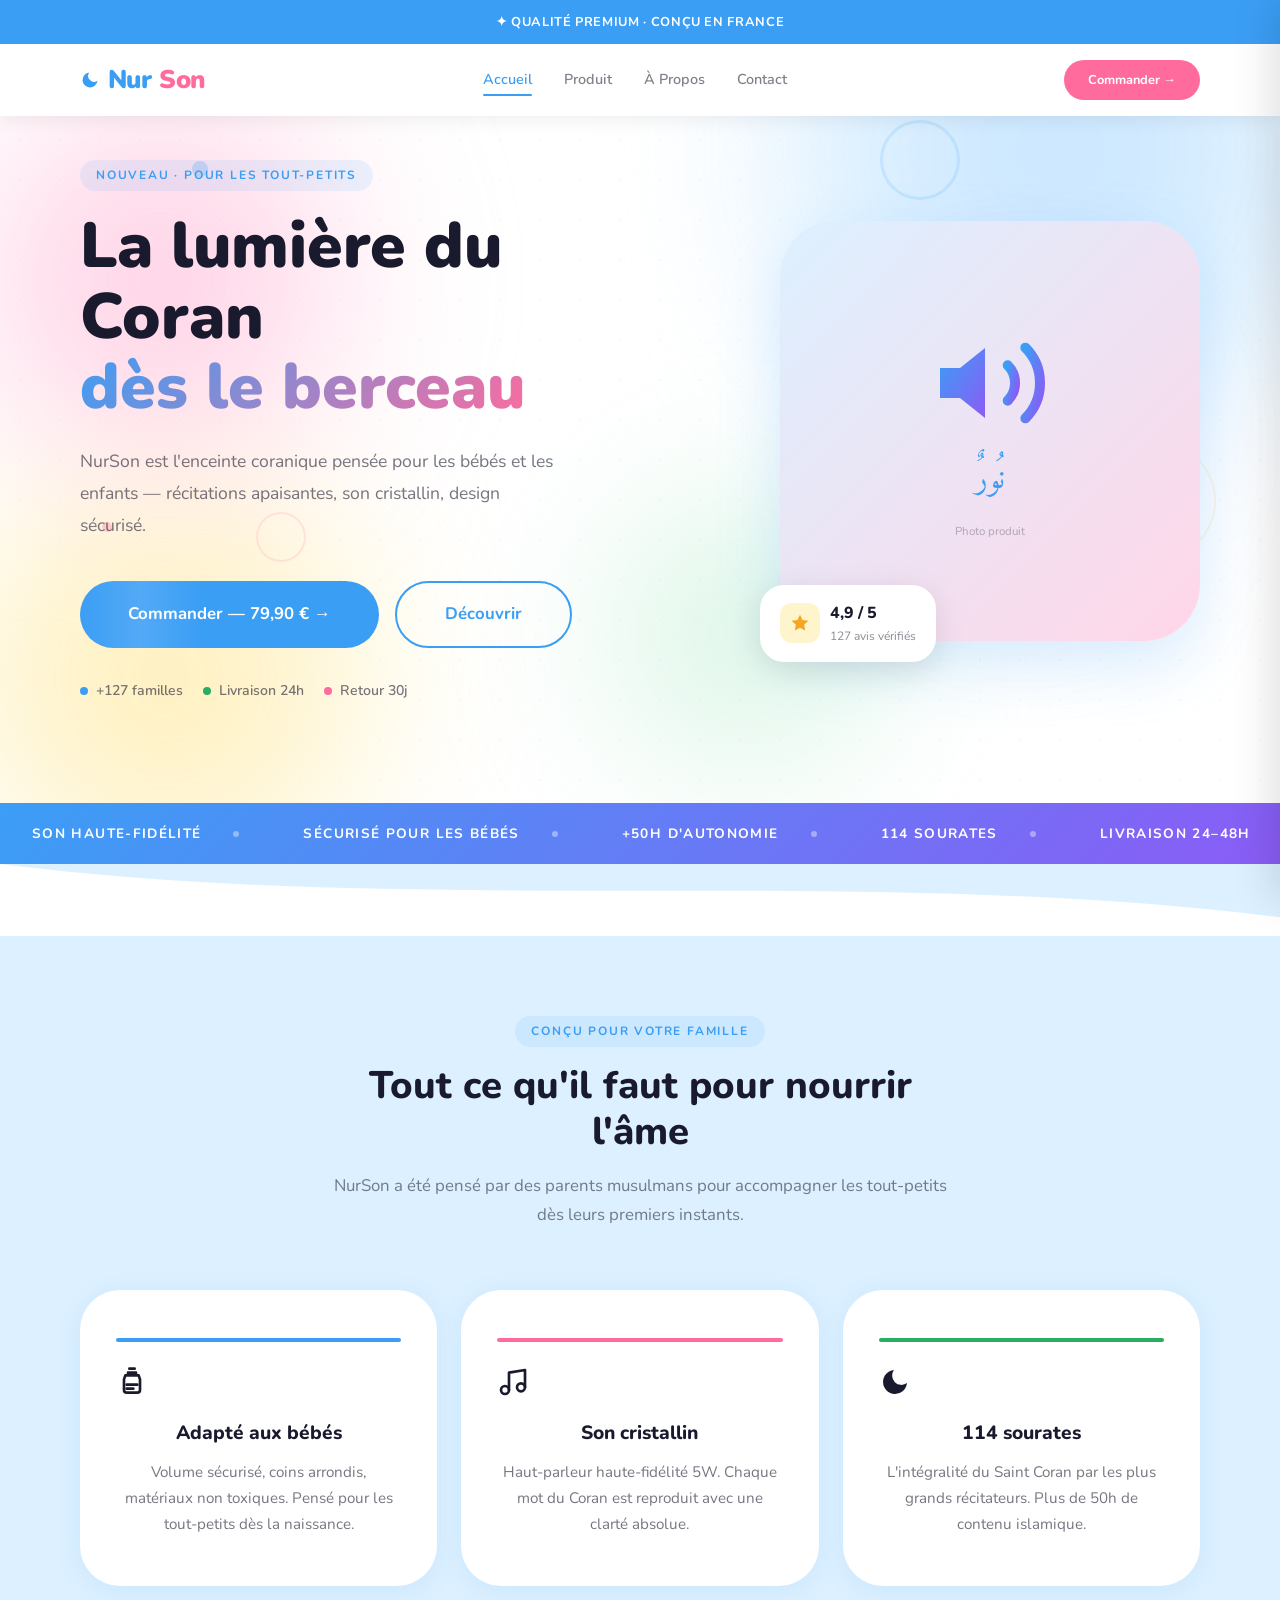
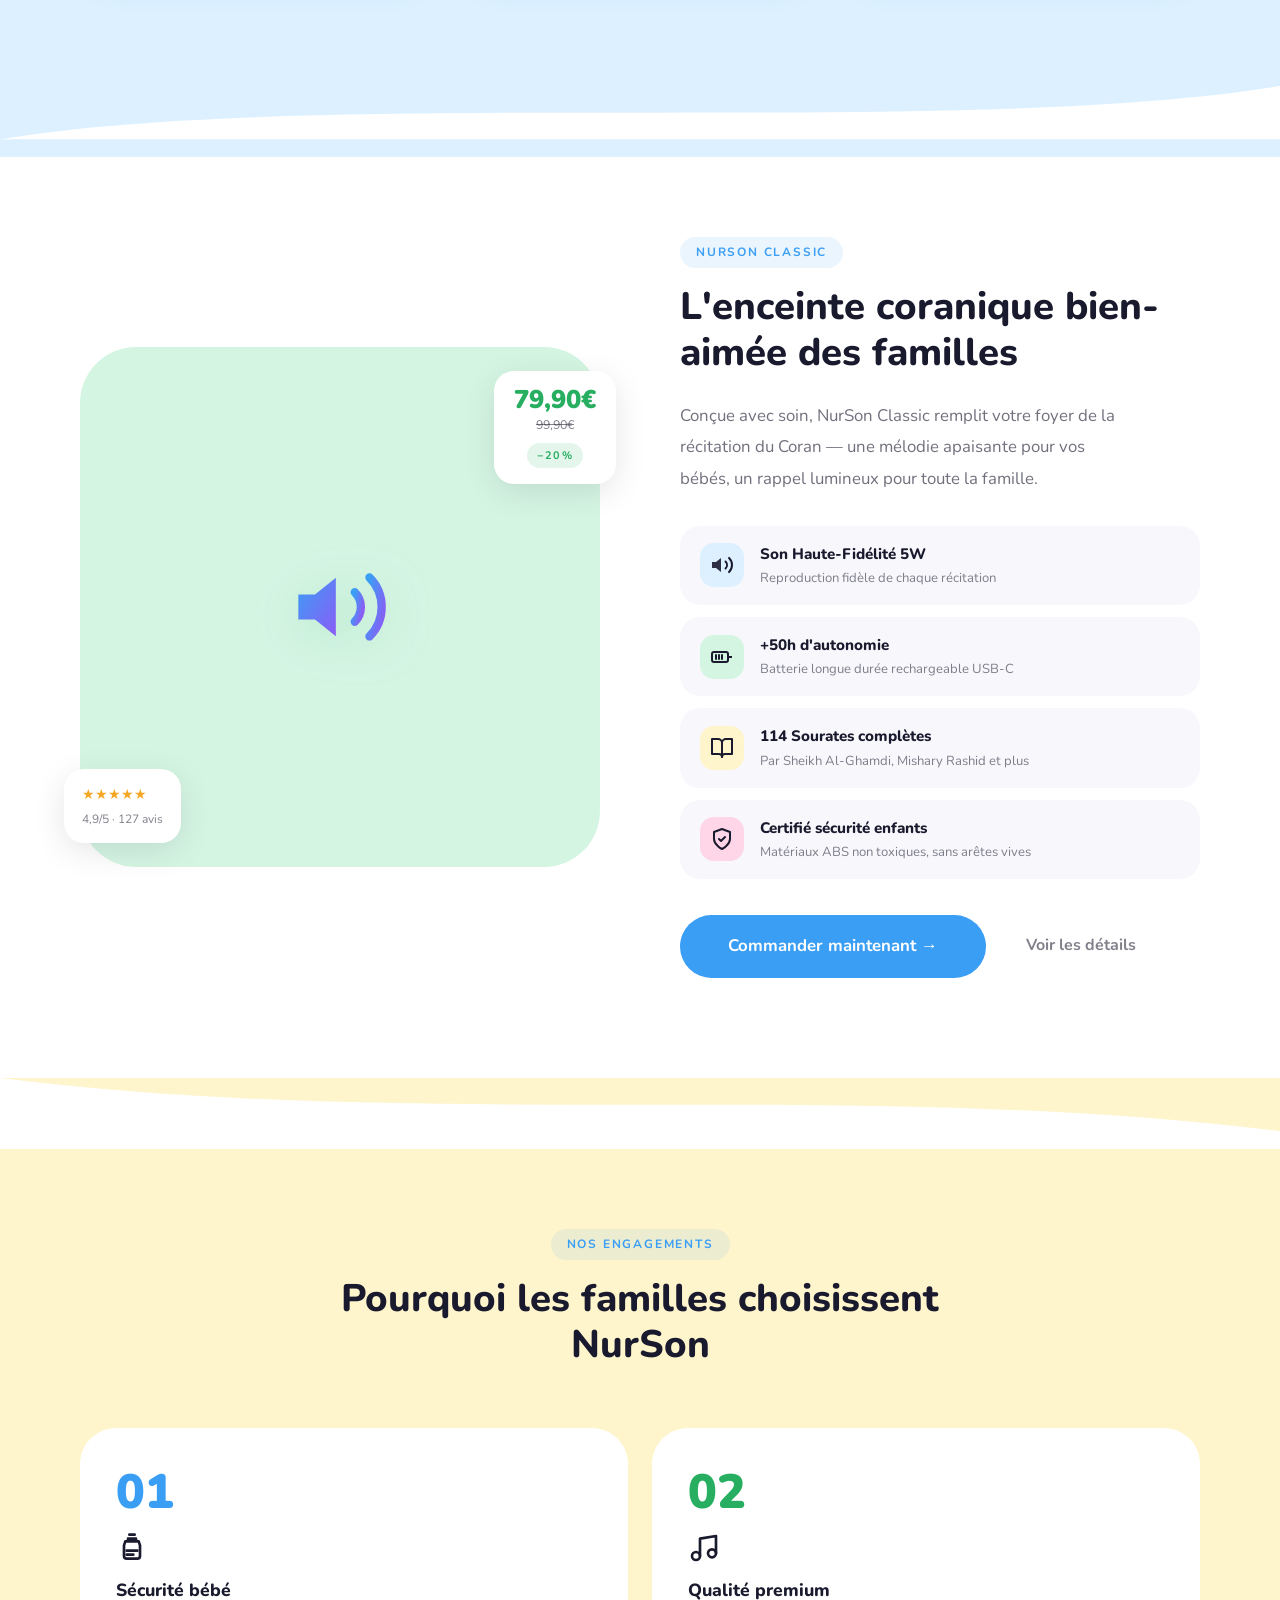
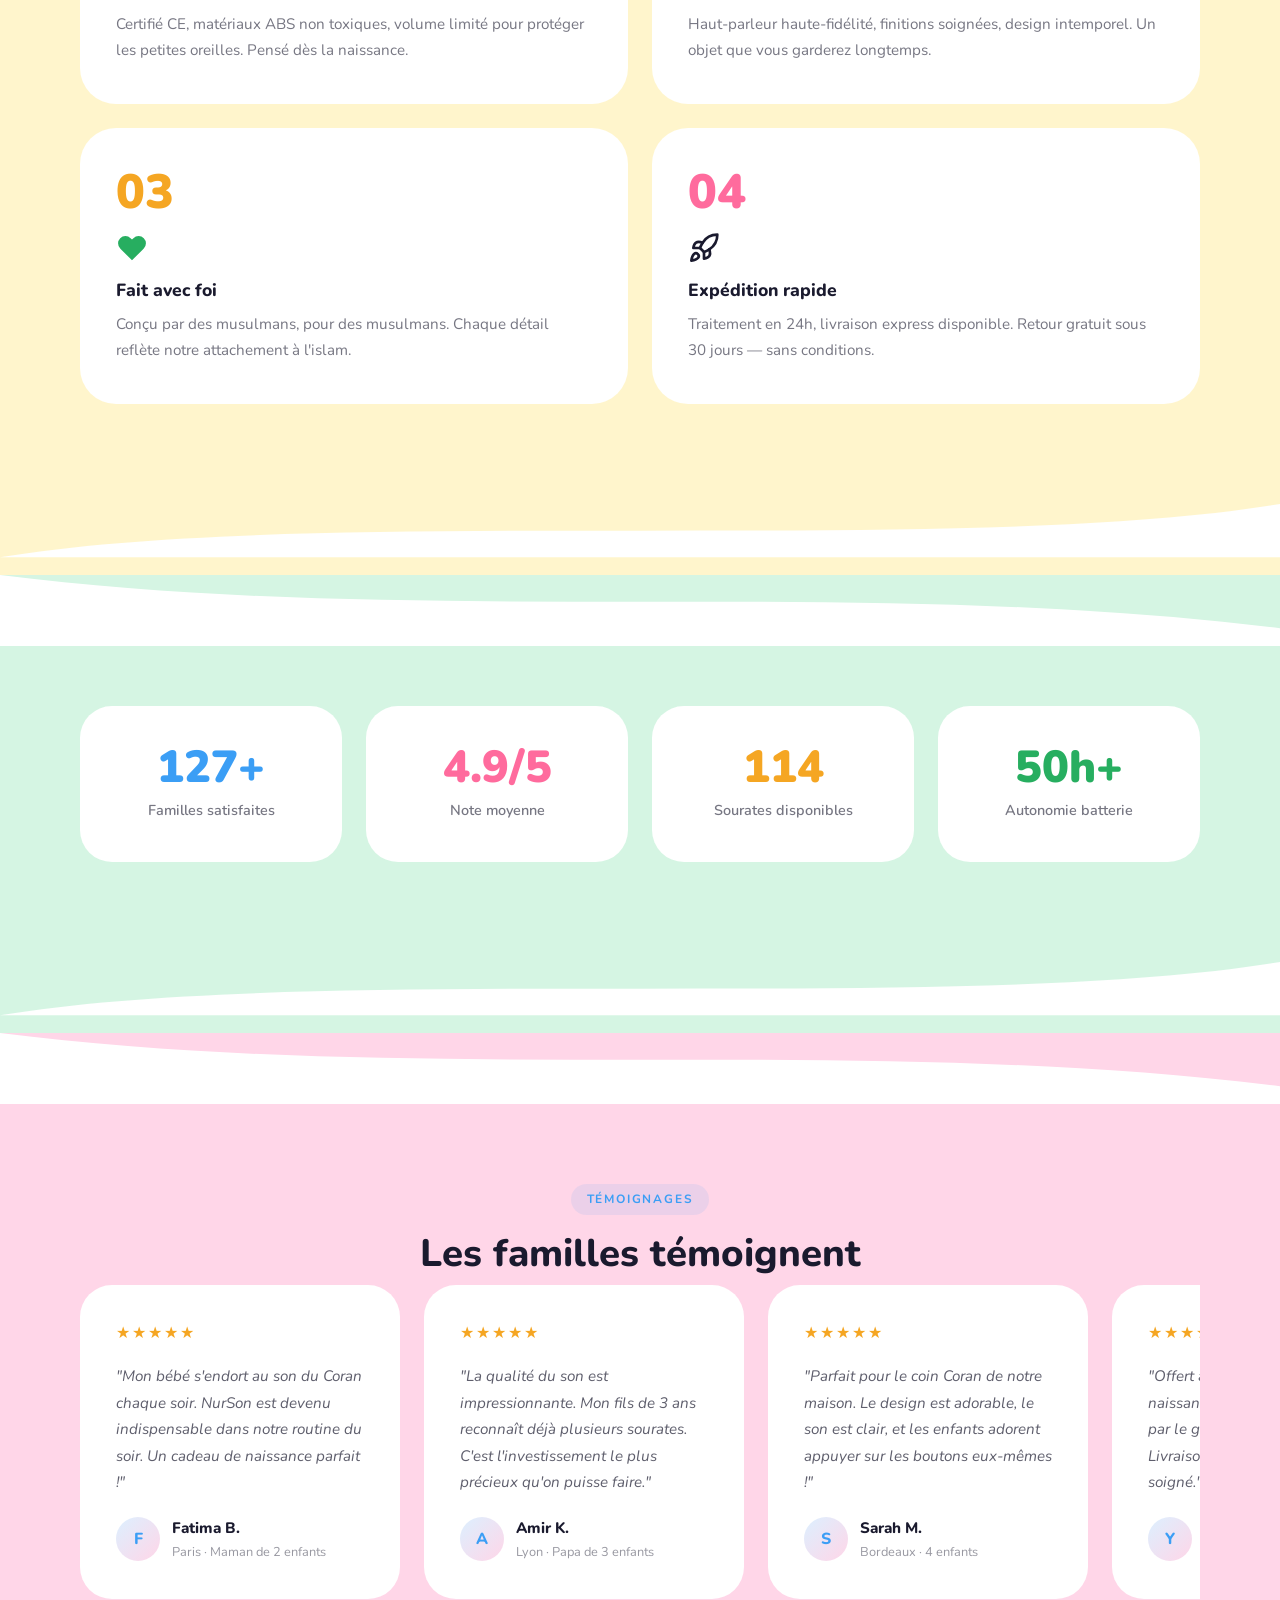
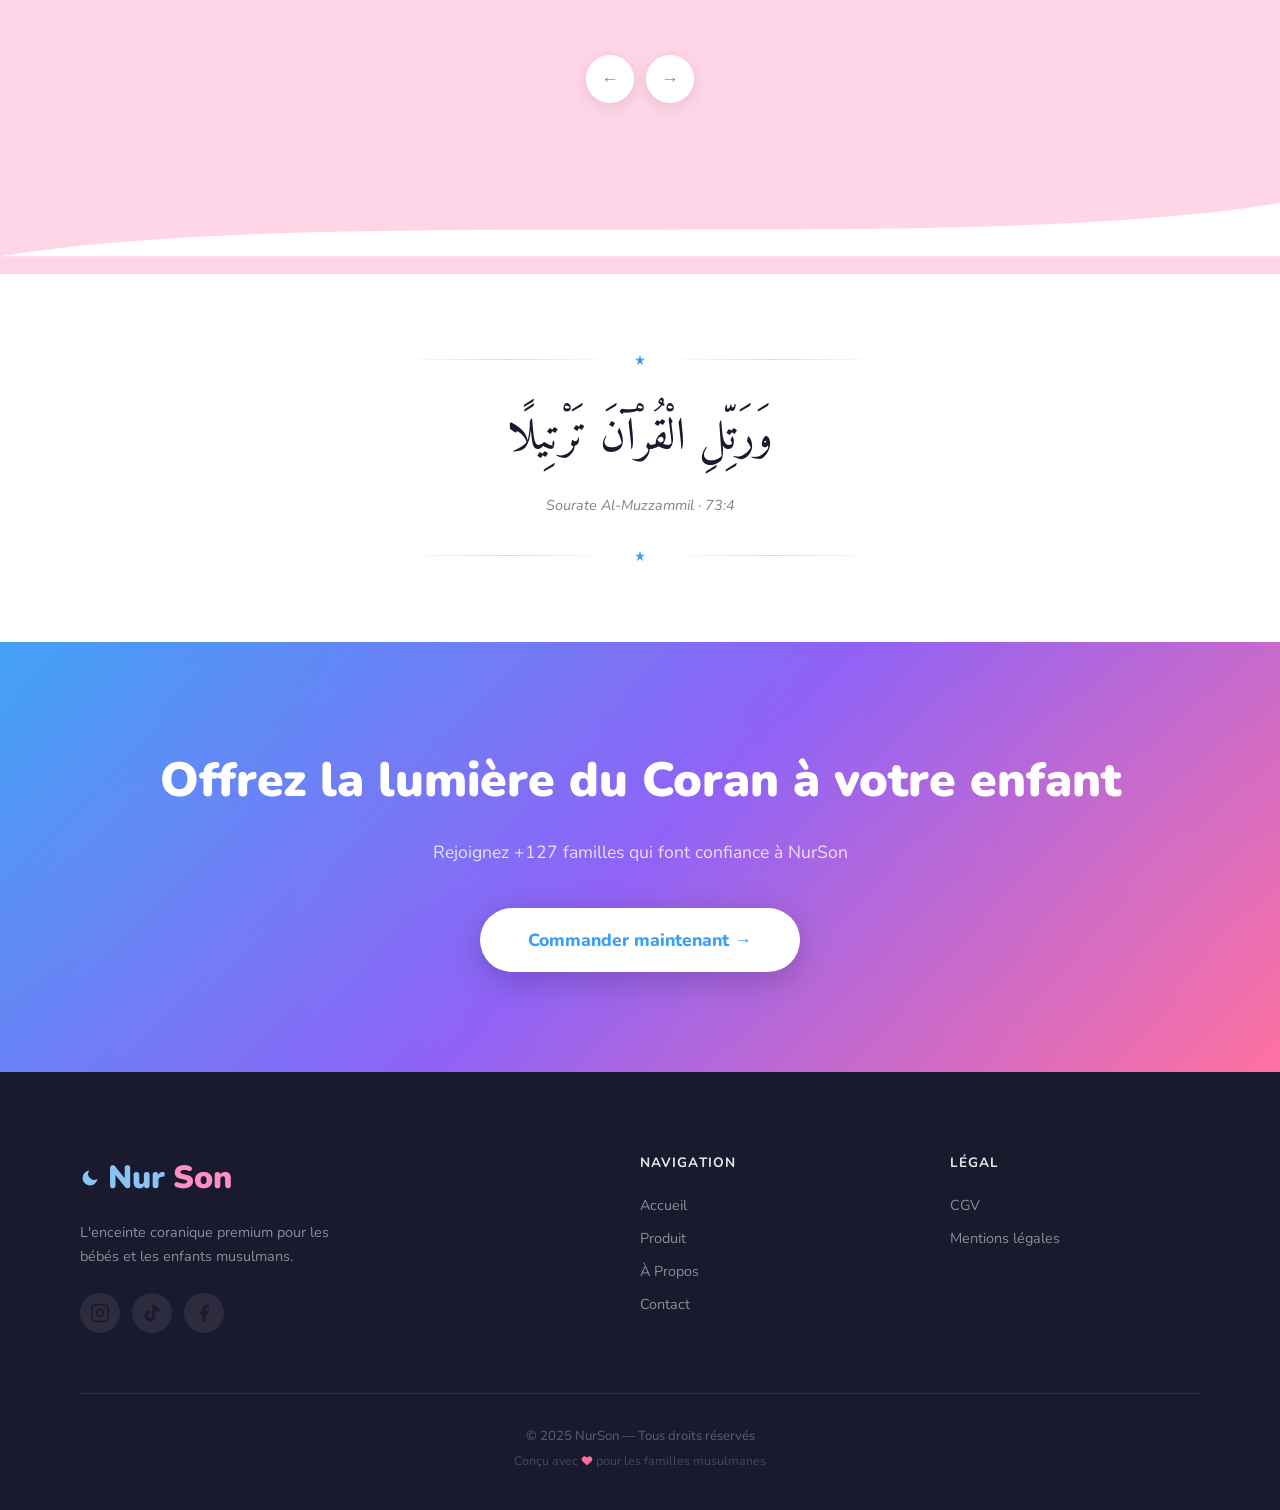
==== commit d929ec7b: "polish: SVG icons (emojis removed), hero background enrichi (blobs+formes flottantes+grille)" ====
--- a/index.html
+++ b/index.html
@@ -42,7 +42,7 @@
   <link rel="preconnect" href="https://fonts.gstatic.com" crossorigin />
   <link href="https://fonts.googleapis.com/css2?family=Cormorant+Garamond:ital,wght@0,300;0,400;0,600;1,300;1,400&family=Nunito:wght@400;500;600;700;800;900&family=Amiri:wght@400;700&display=swap" rel="stylesheet" />
 
-  <link rel="stylesheet" href="css/style.css?v=11" />
+  <link rel="stylesheet" href="css/style.css?v=12" />
   <link rel="stylesheet" href="css/animations.css?v=6" />
   <link rel="icon" type="image/svg+xml" href="images/favicon.svg" />
 </head>
@@ -70,7 +70,7 @@
        ANNOUNCEMENT BAR
        ============================================================ -->
   <div class="announcement-bar" role="banner">
-    <span>🌙 LIVRAISON OFFERTE DÈS 60€ · EXPÉDITION 24–48H</span>
+    <span><svg width="16" height="16" viewBox="0 0 24 24" fill="none" xmlns="http://www.w3.org/2000/svg" aria-hidden="true" style="display:inline-block;vertical-align:middle;margin-right:6px;color:white;"><path d="M21 12.79A9 9 0 1 1 11.21 3 7 7 0 0 0 21 12.79z" fill="currentColor"/></svg>LIVRAISON OFFERTE DÈS 60€ · EXPÉDITION 24–48H</span>
   </div>
 
   <!-- ============================================================
@@ -80,7 +80,7 @@
     <div class="container">
       <div class="nav__inner">
         <a href="index.html" class="nav__logo" aria-label="NurSon — Accueil">
-          <div class="nav__logo-mark">☽</div>
+          <svg class="nav__logo-mark" width="20" height="20" viewBox="0 0 24 24" fill="none" xmlns="http://www.w3.org/2000/svg" aria-hidden="true"><path d="M21 12.79A9 9 0 1 1 11.21 3 7 7 0 0 0 21 12.79z" fill="currentColor"/></svg>
           <span style="color:#3B9EF5">Nur</span><span style="color:#FF6B9D">Son</span>
         </a>
         <div class="nav__links">
@@ -104,7 +104,7 @@
        ============================================================ -->
   <div class="mobile-nav__overlay" id="mobileOverlay"></div>
   <nav class="mobile-nav" id="mobileNav" aria-label="Navigation mobile">
-    <button class="mobile-nav__close" id="mobileNavClose" aria-label="Fermer le menu">✕</button>
+    <button class="mobile-nav__close" id="mobileNavClose" aria-label="Fermer le menu"><svg width="20" height="20" viewBox="0 0 24 24" fill="none" xmlns="http://www.w3.org/2000/svg" aria-hidden="true"><path d="M18 6L6 18M6 6l12 12" stroke="currentColor" stroke-width="2" stroke-linecap="round"/></svg></button>
     <a href="index.html" class="mobile-nav__link">Accueil</a>
     <a href="produit.html" class="mobile-nav__link">Produit</a>
     <a href="a-propos.html" class="mobile-nav__link">À Propos</a>
@@ -120,10 +120,22 @@
     <section class="hero" aria-labelledby="hero-title">
 
       <!-- Colorful decorative blobs -->
+      <div class="hero__dot-grid" aria-hidden="true"></div>
       <div class="hero__blobs" aria-hidden="true">
         <div class="hero__blob hero__blob--blue"></div>
         <div class="hero__blob hero__blob--yellow"></div>
         <div class="hero__blob hero__blob--pink"></div>
+        <div class="hero__blob hero__blob--green"></div>
+        <div class="hero__blob hero__blob--purple"></div>
+      </div>
+      <div class="hero__shapes" aria-hidden="true">
+        <div class="hero__shape hero__shape--dot-1"></div>
+        <div class="hero__shape hero__shape--dot-2"></div>
+        <div class="hero__shape hero__shape--dot-3"></div>
+        <div class="hero__shape hero__shape--dot-4"></div>
+        <div class="hero__shape hero__shape--ring-1"></div>
+        <div class="hero__shape hero__shape--ring-2"></div>
+        <div class="hero__shape hero__shape--ring-3"></div>
       </div>
 
       <div class="container">
@@ -167,13 +179,23 @@
           <!-- Right: product visual -->
           <div class="hero__visual reveal-fade" style="transition-delay:0.2s">
             <div class="hero__card">
-              <div class="hero__card-icon">🔊</div>
+              <div class="hero__card-icon"><svg width="120" height="120" viewBox="0 0 24 24" fill="none" xmlns="http://www.w3.org/2000/svg" aria-hidden="true">
+  <defs>
+    <linearGradient id="spkGrad" x1="0%" y1="0%" x2="100%" y2="100%">
+      <stop offset="0%" stop-color="#3B9EF5"/>
+      <stop offset="100%" stop-color="#8B5CF6"/>
+    </linearGradient>
+  </defs>
+  <polygon points="11 5 6 9 2 9 2 15 6 15 11 19 11 5" fill="url(#spkGrad)"/>
+  <path d="M15.54 8.46a5 5 0 0 1 0 7.07" stroke="url(#spkGrad)" stroke-width="2" stroke-linecap="round"/>
+  <path d="M19.07 4.93a10 10 0 0 1 0 14.14" stroke="url(#spkGrad)" stroke-width="2" stroke-linecap="round"/>
+</svg></div>
               <div class="hero__card-arabic" style="font-family:'Amiri',serif;font-size:2rem;color:#3B9EF5;margin-top:12px;">نُورٌ</div>
               <p style="font-size:0.72rem;color:rgba(26,26,46,0.3);margin-top:16px;text-align:center;">Photo produit</p>
             </div>
             <div class="hero__badge">
               <div style="display:flex;align-items:center;gap:10px;">
-                <div style="width:40px;height:40px;background:#FFF5CC;border-radius:12px;display:flex;align-items:center;justify-content:center;font-size:1.2rem;">⭐</div>
+                <div style="width:40px;height:40px;background:#FFF5CC;border-radius:12px;display:flex;align-items:center;justify-content:center;"><svg width="20" height="20" viewBox="0 0 24 24" fill="currentColor" xmlns="http://www.w3.org/2000/svg" aria-hidden="true" style="color:#F5A623;"><polygon points="12 2 15.09 8.26 22 9.27 17 14.14 18.18 21.02 12 17.77 5.82 21.02 7 14.14 2 9.27 8.91 8.26 12 2"/></svg></div>
                 <div>
                   <div style="font-weight:800;font-size:1rem;color:#1A1A2E;">4,9 / 5</div>
                   <div style="font-size:0.75rem;color:rgba(26,26,46,0.5);">127 avis vérifiés</div>
@@ -230,17 +252,17 @@
 
         <div class="features__grid">
           <div class="feature-card feature-card--blue reveal-fade" style="transition-delay:0.1s">
-            <span class="feature-card__icon">🍼</span>
+            <span class="feature-card__icon"><svg width="32" height="32" viewBox="0 0 24 24" fill="none" xmlns="http://www.w3.org/2000/svg" aria-hidden="true"><path d="M10 2h4M9 7V5h6v2M7 7h10l1 3v8a2 2 0 0 1-2 2H8a2 2 0 0 1-2-2v-8z" stroke="currentColor" stroke-width="2" stroke-linecap="round" stroke-linejoin="round"/><path d="M8 14h8M8 17h5" stroke="currentColor" stroke-width="2" stroke-linecap="round"/></svg></span>
             <h3 class="feature-card__title">Adapté aux bébés</h3>
             <p class="feature-card__text">Volume sécurisé, coins arrondis, matériaux non toxiques. Pensé pour les tout-petits dès la naissance.</p>
           </div>
           <div class="feature-card feature-card--pink reveal-fade" style="transition-delay:0.2s">
-            <span class="feature-card__icon">🎵</span>
+            <span class="feature-card__icon"><svg width="32" height="32" viewBox="0 0 24 24" fill="none" xmlns="http://www.w3.org/2000/svg" aria-hidden="true"><path d="M9 18V5l12-2v13" stroke="currentColor" stroke-width="2" stroke-linecap="round" stroke-linejoin="round"/><circle cx="6" cy="18" r="3" stroke="currentColor" stroke-width="2"/><circle cx="18" cy="16" r="3" stroke="currentColor" stroke-width="2"/></svg></span>
             <h3 class="feature-card__title">Son cristallin</h3>
             <p class="feature-card__text">Haut-parleur haute-fidélité 5W. Chaque mot du Coran est reproduit avec une clarté absolue.</p>
           </div>
           <div class="feature-card feature-card--green reveal-fade" style="transition-delay:0.3s">
-            <span class="feature-card__icon">🌙</span>
+            <span class="feature-card__icon"><svg width="32" height="32" viewBox="0 0 24 24" fill="none" xmlns="http://www.w3.org/2000/svg" aria-hidden="true"><path d="M21 12.79A9 9 0 1 1 11.21 3 7 7 0 0 0 21 12.79z" fill="currentColor"/></svg></span>
             <h3 class="feature-card__title">114 sourates</h3>
             <p class="feature-card__text">L'intégralité du Saint Coran par les plus grands récitateurs. Plus de 50h de contenu islamique.</p>
           </div>
@@ -265,7 +287,17 @@
           <!-- Left: product visual in green card -->
           <div class="reveal-fade">
             <div class="showcase__img-frame">
-              <span class="showcase__img-frame-emoji">🔊</span>
+              <span class="showcase__img-frame-emoji"><svg width="100" height="100" viewBox="0 0 24 24" fill="none" xmlns="http://www.w3.org/2000/svg" aria-hidden="true">
+  <defs>
+    <linearGradient id="spkGrad2" x1="0%" y1="0%" x2="100%" y2="100%">
+      <stop offset="0%" stop-color="#3B9EF5"/>
+      <stop offset="100%" stop-color="#8B5CF6"/>
+    </linearGradient>
+  </defs>
+  <polygon points="11 5 6 9 2 9 2 15 6 15 11 19 11 5" fill="url(#spkGrad2)"/>
+  <path d="M15.54 8.46a5 5 0 0 1 0 7.07" stroke="url(#spkGrad2)" stroke-width="2" stroke-linecap="round"/>
+  <path d="M19.07 4.93a10 10 0 0 1 0 14.14" stroke="url(#spkGrad2)" stroke-width="2" stroke-linecap="round"/>
+</svg></span>
               <!-- Price badge -->
               <div class="showcase__badge-price">
                 <div class="showcase__badge-price-main">79,90€</div>
@@ -292,28 +324,28 @@
 
             <div class="showcase__pills">
               <div class="showcase__pill">
-                <div class="showcase__pill-icon showcase__pill-icon--blue">🔉</div>
+                <div class="showcase__pill-icon showcase__pill-icon--blue"><svg width="24" height="24" viewBox="0 0 24 24" fill="none" xmlns="http://www.w3.org/2000/svg" aria-hidden="true"><polygon points="11 5 6 9 2 9 2 15 6 15 11 19 11 5" fill="currentColor" opacity="0.9"/><path d="M15.54 8.46a5 5 0 0 1 0 7.07" stroke="currentColor" stroke-width="2" stroke-linecap="round"/><path d="M19.07 4.93a10 10 0 0 1 0 14.14" stroke="currentColor" stroke-width="2" stroke-linecap="round"/></svg></div>
                 <div>
                   <div class="showcase__pill-title">Son Haute-Fidélité 5W</div>
                   <div class="showcase__pill-text">Reproduction fidèle de chaque récitation</div>
                 </div>
               </div>
               <div class="showcase__pill">
-                <div class="showcase__pill-icon showcase__pill-icon--green">🔋</div>
+                <div class="showcase__pill-icon showcase__pill-icon--green"><svg width="24" height="24" viewBox="0 0 24 24" fill="none" xmlns="http://www.w3.org/2000/svg" aria-hidden="true"><rect x="2" y="7" width="16" height="10" rx="2" stroke="currentColor" stroke-width="2"/><path d="M18 11v2h4v-2h-4z" fill="currentColor"/><path d="M6 10v4M9 10v4M12 10v4" stroke="currentColor" stroke-width="2" stroke-linecap="round"/></svg></div>
                 <div>
                   <div class="showcase__pill-title">+50h d'autonomie</div>
                   <div class="showcase__pill-text">Batterie longue durée rechargeable USB-C</div>
                 </div>
               </div>
               <div class="showcase__pill">
-                <div class="showcase__pill-icon showcase__pill-icon--yellow">📖</div>
+                <div class="showcase__pill-icon showcase__pill-icon--yellow"><svg width="24" height="24" viewBox="0 0 24 24" fill="none" xmlns="http://www.w3.org/2000/svg" aria-hidden="true"><path d="M2 3h6a4 4 0 0 1 4 4v14a3 3 0 0 0-3-3H2z" stroke="currentColor" stroke-width="2" stroke-linecap="round" stroke-linejoin="round"/><path d="M22 3h-6a4 4 0 0 0-4 4v14a3 3 0 0 1 3-3h7z" stroke="currentColor" stroke-width="2" stroke-linecap="round" stroke-linejoin="round"/></svg></div>
                 <div>
                   <div class="showcase__pill-title">114 Sourates complètes</div>
                   <div class="showcase__pill-text">Par Sheikh Al-Ghamdi, Mishary Rashid et plus</div>
                 </div>
               </div>
               <div class="showcase__pill">
-                <div class="showcase__pill-icon showcase__pill-icon--pink">🛡️</div>
+                <div class="showcase__pill-icon showcase__pill-icon--pink"><svg width="24" height="24" viewBox="0 0 24 24" fill="none" xmlns="http://www.w3.org/2000/svg" aria-hidden="true"><path d="M12 22s8-4 8-10V5l-8-3-8 3v7c0 6 8 10 8 10z" stroke="currentColor" stroke-width="2" stroke-linecap="round" stroke-linejoin="round"/><path d="M9 12l2 2 4-4" stroke="currentColor" stroke-width="2" stroke-linecap="round" stroke-linejoin="round"/></svg></div>
                 <div>
                   <div class="showcase__pill-title">Certifié sécurité enfants</div>
                   <div class="showcase__pill-text">Matériaux ABS non toxiques, sans arêtes vives</div>
@@ -353,25 +385,25 @@
         <div class="why__grid">
           <div class="why-card reveal-fade" style="transition-delay:0.05s">
             <div class="why-card__num why-card__num--blue">01</div>
-            <span class="why-card__icon">🍼</span>
+            <span class="why-card__icon"><svg width="32" height="32" viewBox="0 0 24 24" fill="none" xmlns="http://www.w3.org/2000/svg" aria-hidden="true"><path d="M10 2h4M9 7V5h6v2M7 7h10l1 3v8a2 2 0 0 1-2 2H8a2 2 0 0 1-2-2v-8z" stroke="currentColor" stroke-width="2" stroke-linecap="round" stroke-linejoin="round"/><path d="M8 14h8M8 17h5" stroke="currentColor" stroke-width="2" stroke-linecap="round"/></svg></span>
             <h3 class="why-card__title">Sécurité bébé</h3>
             <p class="why-card__text">Certifié CE, matériaux ABS non toxiques, volume limité pour protéger les petites oreilles. Pensé dès la naissance.</p>
           </div>
           <div class="why-card reveal-fade" style="transition-delay:0.1s">
             <div class="why-card__num why-card__num--green">02</div>
-            <span class="why-card__icon">🎵</span>
+            <span class="why-card__icon"><svg width="32" height="32" viewBox="0 0 24 24" fill="none" xmlns="http://www.w3.org/2000/svg" aria-hidden="true"><path d="M9 18V5l12-2v13" stroke="currentColor" stroke-width="2" stroke-linecap="round" stroke-linejoin="round"/><circle cx="6" cy="18" r="3" stroke="currentColor" stroke-width="2"/><circle cx="18" cy="16" r="3" stroke="currentColor" stroke-width="2"/></svg></span>
             <h3 class="why-card__title">Qualité premium</h3>
             <p class="why-card__text">Haut-parleur haute-fidélité, finitions soignées, design intemporel. Un objet que vous garderez longtemps.</p>
           </div>
           <div class="why-card reveal-fade" style="transition-delay:0.15s">
             <div class="why-card__num why-card__num--orange">03</div>
-            <span class="why-card__icon">💚</span>
+            <span class="why-card__icon"><svg width="32" height="32" viewBox="0 0 24 24" fill="currentColor" xmlns="http://www.w3.org/2000/svg" aria-hidden="true" style="color:#27AE60;"><path d="M20.84 4.61a5.5 5.5 0 0 0-7.78 0L12 5.67l-1.06-1.06a5.5 5.5 0 0 0-7.78 7.78l1.06 1.06L12 21.23l7.78-7.78 1.06-1.06a5.5 5.5 0 0 0 0-7.78z"/></svg></span>
             <h3 class="why-card__title">Fait avec foi</h3>
             <p class="why-card__text">Conçu par des musulmans, pour des musulmans. Chaque détail reflète notre attachement à l'islam.</p>
           </div>
           <div class="why-card reveal-fade" style="transition-delay:0.2s">
             <div class="why-card__num why-card__num--pink">04</div>
-            <span class="why-card__icon">🚀</span>
+            <span class="why-card__icon"><svg width="32" height="32" viewBox="0 0 24 24" fill="none" xmlns="http://www.w3.org/2000/svg" aria-hidden="true"><path d="M4.5 16.5c-1.5 1.26-2 5-2 5s3.74-.5 5-2c.71-.84.7-2.13-.09-2.91a2.18 2.18 0 0 0-2.91-.09z" stroke="currentColor" stroke-width="2" stroke-linecap="round" stroke-linejoin="round"/><path d="M12 15l-3-3a22 22 0 0 1 2-3.95A12.88 12.88 0 0 1 22 2c0 2.72-.78 7.5-6 11a22.35 22.35 0 0 1-4 2z" stroke="currentColor" stroke-width="2" stroke-linecap="round" stroke-linejoin="round"/><path d="M9 12H4s.55-3.03 2-4c1.62-1.08 5 0 5 0M12 15v5s3.03-.55 4-2c1.08-1.62 0-5 0-5" stroke="currentColor" stroke-width="2" stroke-linecap="round" stroke-linejoin="round"/></svg></span>
             <h3 class="why-card__title">Expédition rapide</h3>
             <p class="why-card__text">Traitement en 24h, livraison express disponible. Retour gratuit sous 30 jours — sans conditions.</p>
           </div>
@@ -523,14 +555,14 @@
       <div class="container">
         <div class="verse-divider">
           <div class="verse-divider__line"></div>
-          <span class="verse-divider__star">✦</span>
+          <span class="verse-divider__star"><svg width="12" height="12" viewBox="0 0 24 24" fill="currentColor" xmlns="http://www.w3.org/2000/svg" aria-hidden="true"><path d="M12 2l2.4 7.6H22l-6.4 4.6 2.4 7.8L12 17.4l-6 4.6 2.4-7.8L2 9.6h7.6z"/></svg></span>
           <div class="verse-divider__line"></div>
         </div>
         <p class="t-arabic reveal-fade">وَرَتِّلِ الْقُرْآنَ تَرْتِيلًا</p>
         <p class="verse-section__ref reveal-fade" style="transition-delay:0.2s">Sourate Al-Muzzammil · 73:4</p>
         <div class="verse-divider" style="margin-top:24px;margin-bottom:0;">
           <div class="verse-divider__line"></div>
-          <span class="verse-divider__star">✦</span>
+          <span class="verse-divider__star"><svg width="12" height="12" viewBox="0 0 24 24" fill="currentColor" xmlns="http://www.w3.org/2000/svg" aria-hidden="true"><path d="M12 2l2.4 7.6H22l-6.4 4.6 2.4 7.8L12 17.4l-6 4.6 2.4-7.8L2 9.6h7.6z"/></svg></span>
           <div class="verse-divider__line"></div>
         </div>
       </div>
@@ -564,14 +596,14 @@
 
         <div class="footer__brand">
           <div class="footer__logo">
-            <span class="footer__logo-mark">☽</span>
+            <svg class="footer__logo-mark" width="20" height="20" viewBox="0 0 24 24" fill="none" xmlns="http://www.w3.org/2000/svg" aria-hidden="true"><path d="M21 12.79A9 9 0 1 1 11.21 3 7 7 0 0 0 21 12.79z" fill="currentColor"/></svg>
             <span style="color:#89C4F4">Nur</span><span style="color:#FF8EC4">Son</span>
           </div>
           <p class="footer__tagline">L'enceinte coranique premium pour les bébés et les enfants musulmans.</p>
           <div class="footer__social">
-            <a href="#" class="footer__social-link" aria-label="Instagram">📸</a>
-            <a href="#" class="footer__social-link" aria-label="TikTok">📱</a>
-            <a href="#" class="footer__social-link" aria-label="Facebook">📘</a>
+            <a href="#" class="footer__social-link" aria-label="Instagram"><svg width="20" height="20" viewBox="0 0 24 24" fill="none" xmlns="http://www.w3.org/2000/svg" aria-hidden="true"><rect x="2" y="2" width="20" height="20" rx="5" stroke="currentColor" stroke-width="2"/><circle cx="12" cy="12" r="4" stroke="currentColor" stroke-width="2"/><circle cx="17.5" cy="6.5" r="1" fill="currentColor"/></svg></a>
+            <a href="#" class="footer__social-link" aria-label="TikTok"><svg width="20" height="20" viewBox="0 0 24 24" fill="currentColor" xmlns="http://www.w3.org/2000/svg" aria-hidden="true"><path d="M19.59 6.69a4.83 4.83 0 0 1-3.77-4.25V2h-3.45v13.67a2.89 2.89 0 0 1-2.88 2.5 2.89 2.89 0 0 1-2.89-2.89 2.89 2.89 0 0 1 2.89-2.89c.28 0 .54.04.79.1V9.01a6.37 6.37 0 0 0-.79-.05 6.34 6.34 0 0 0-6.34 6.34 6.34 6.34 0 0 0 6.34 6.34 6.34 6.34 0 0 0 6.33-6.34V8.69a8.18 8.18 0 0 0 4.78 1.52V6.74a4.85 4.85 0 0 1-1.01-.05z"/></svg></a>
+            <a href="#" class="footer__social-link" aria-label="Facebook"><svg width="20" height="20" viewBox="0 0 24 24" fill="currentColor" xmlns="http://www.w3.org/2000/svg" aria-hidden="true"><path d="M18 2h-3a5 5 0 0 0-5 5v3H7v4h3v8h4v-8h3l1-4h-4V7a1 1 0 0 1 1-1h3z"/></svg></a>
           </div>
         </div>
 
@@ -592,7 +624,7 @@
       </div>
       <div class="footer__bottom">
         <p style="color:rgba(255,255,255,0.3);font-size:0.82rem;">© 2025 NurSon — Tous droits réservés</p>
-        <p style="color:rgba(255,255,255,0.2);font-size:0.78rem;margin-top:4px;">Conçu avec ❤️ pour les familles musulmanes</p>
+        <p style="color:rgba(255,255,255,0.2);font-size:0.78rem;margin-top:4px;">Conçu avec <svg width="12" height="12" viewBox="0 0 24 24" fill="#FF6B9D" xmlns="http://www.w3.org/2000/svg" aria-hidden="true" style="display:inline-block;vertical-align:middle;"><path d="M20.84 4.61a5.5 5.5 0 0 0-7.78 0L12 5.67l-1.06-1.06a5.5 5.5 0 0 0-7.78 7.78l1.06 1.06L12 21.23l7.78-7.78 1.06-1.06a5.5 5.5 0 0 0 0-7.78z"/></svg> pour les familles musulmanes</p>
       </div>
     </div>
   </footer>
--- a/css/style.css
+++ b/css/style.css
@@ -51,6 +51,7 @@
   --blue-a: #3B9EF5;
   --green-p: #D5F5E3;
   --green-a: #27AE60;
+  --purple-a: #8B5CF6;
   --yellow-p: #FFF5CC;
   --yellow-a: #F5A623;
   --pink-p: #FFD6E8;
@@ -507,40 +508,158 @@
   z-index: 0;
 }
 
+/* Hero: 5 overlapping blobs with more richness */
 .hero__blob {
   position: absolute;
   border-radius: 50%;
-  filter: blur(70px);
-  animation: blobFloat 12s ease-in-out infinite;
+  filter: blur(80px);
+  animation: blobFloat 14s ease-in-out infinite;
 }
 
 .hero__blob--blue {
-  width: 500px;
-  height: 500px;
-  background: #DCF0FF;
-  top: -100px;
-  right: -100px;
-  opacity: 0.7;
+  width: 600px;
+  height: 600px;
+  background: radial-gradient(circle, #B8DFFF 0%, #DCF0FF 60%, transparent 100%);
+  top: -150px;
+  right: -80px;
+  opacity: 0.85;
 }
 
 .hero__blob--yellow {
+  width: 450px;
+  height: 450px;
+  background: radial-gradient(circle, #FFE599 0%, #FFF5CC 60%, transparent 100%);
+  bottom: -100px;
+  left: -60px;
+  opacity: 0.75;
+  animation-delay: -5s;
+}
+
+.hero__blob--pink {
   width: 400px;
   height: 400px;
-  background: #FFF5CC;
-  bottom: -80px;
-  left: -80px;
-  opacity: 0.6;
+  background: radial-gradient(circle, #FFADD1 0%, #FFD6E8 60%, transparent 100%);
+  top: 80px;
+  left: -40px;
+  opacity: 0.65;
+  animation-delay: -9s;
+}
+
+.hero__blob--green {
+  width: 300px;
+  height: 300px;
+  background: radial-gradient(circle, #A8E6C4 0%, #D5F5E3 60%, transparent 100%);
+  bottom: 20px;
+  right: 30%;
+  opacity: 0.55;
+  animation-delay: -3s;
+}
+
+.hero__blob--purple {
+  width: 250px;
+  height: 250px;
+  background: radial-gradient(circle, #C4B5FD 0%, #EDE9FE 60%, transparent 100%);
+  top: 40%;
+  right: 10%;
+  opacity: 0.45;
+  animation-delay: -7s;
+}
+
+/* Floating geometric shapes */
+.hero__shapes {
+  position: absolute;
+  inset: 0;
+  pointer-events: none;
+  z-index: 0;
+  overflow: hidden;
+}
+
+.hero__shape {
+  position: absolute;
+  border-radius: 50%;
+  animation: shapeFloat 8s ease-in-out infinite;
+}
+
+.hero__shape--dot-1 {
+  width: 16px; height: 16px;
+  background: #3B9EF5;
+  opacity: 0.25;
+  top: 20%;
+  left: 15%;
+  animation-delay: 0s;
+}
+
+.hero__shape--dot-2 {
+  width: 10px; height: 10px;
+  background: #FF6B9D;
+  opacity: 0.3;
+  top: 65%;
+  left: 8%;
+  animation-delay: -2s;
+}
+
+.hero__shape--dot-3 {
+  width: 20px; height: 20px;
+  background: #F5A623;
+  opacity: 0.2;
+  top: 30%;
+  right: 12%;
   animation-delay: -4s;
 }
 
-.hero__blob--pink {
-  width: 350px;
-  height: 350px;
-  background: #FFD6E8;
-  top: 100px;
-  left: -60px;
-  opacity: 0.5;
-  animation-delay: -8s;
+.hero__shape--dot-4 {
+  width: 12px; height: 12px;
+  background: #27AE60;
+  opacity: 0.25;
+  bottom: 25%;
+  right: 20%;
+  animation-delay: -6s;
+}
+
+.hero__shape--ring-1 {
+  width: 80px; height: 80px;
+  background: transparent;
+  border: 3px solid rgba(59,158,245,0.15);
+  border-radius: 50%;
+  top: 15%;
+  right: 25%;
+  animation-delay: -1s;
+}
+
+.hero__shape--ring-2 {
+  width: 50px; height: 50px;
+  background: transparent;
+  border: 2px solid rgba(255,107,157,0.15);
+  border-radius: 50%;
+  bottom: 30%;
+  left: 20%;
+  animation-delay: -3.5s;
+}
+
+.hero__shape--ring-3 {
+  width: 120px; height: 120px;
+  background: transparent;
+  border: 2px solid rgba(245,166,35,0.1);
+  border-radius: 50%;
+  top: 55%;
+  right: 5%;
+  animation-delay: -5.5s;
+}
+
+/* Subtle dot grid overlay */
+.hero__dot-grid {
+  position: absolute;
+  inset: 0;
+  background-image: radial-gradient(circle, rgba(59,158,245,0.06) 1px, transparent 1px);
+  background-size: 40px 40px;
+  pointer-events: none;
+  z-index: 0;
+}
+
+@keyframes shapeFloat {
+  0%, 100% { transform: translateY(0) rotate(0deg); }
+  33% { transform: translateY(-12px) rotate(5deg); }
+  66% { transform: translateY(8px) rotate(-3deg); }
 }
 
 .hero > .container {
@@ -1408,6 +1527,16 @@
     height: 200px;
   }
 
+  .hero__blob--green {
+    width: 180px;
+    height: 180px;
+  }
+
+  .hero__blob--purple {
+    width: 150px;
+    height: 150px;
+  }
+
   /* Features */
   .features__grid {
     grid-template-columns: 1fr;
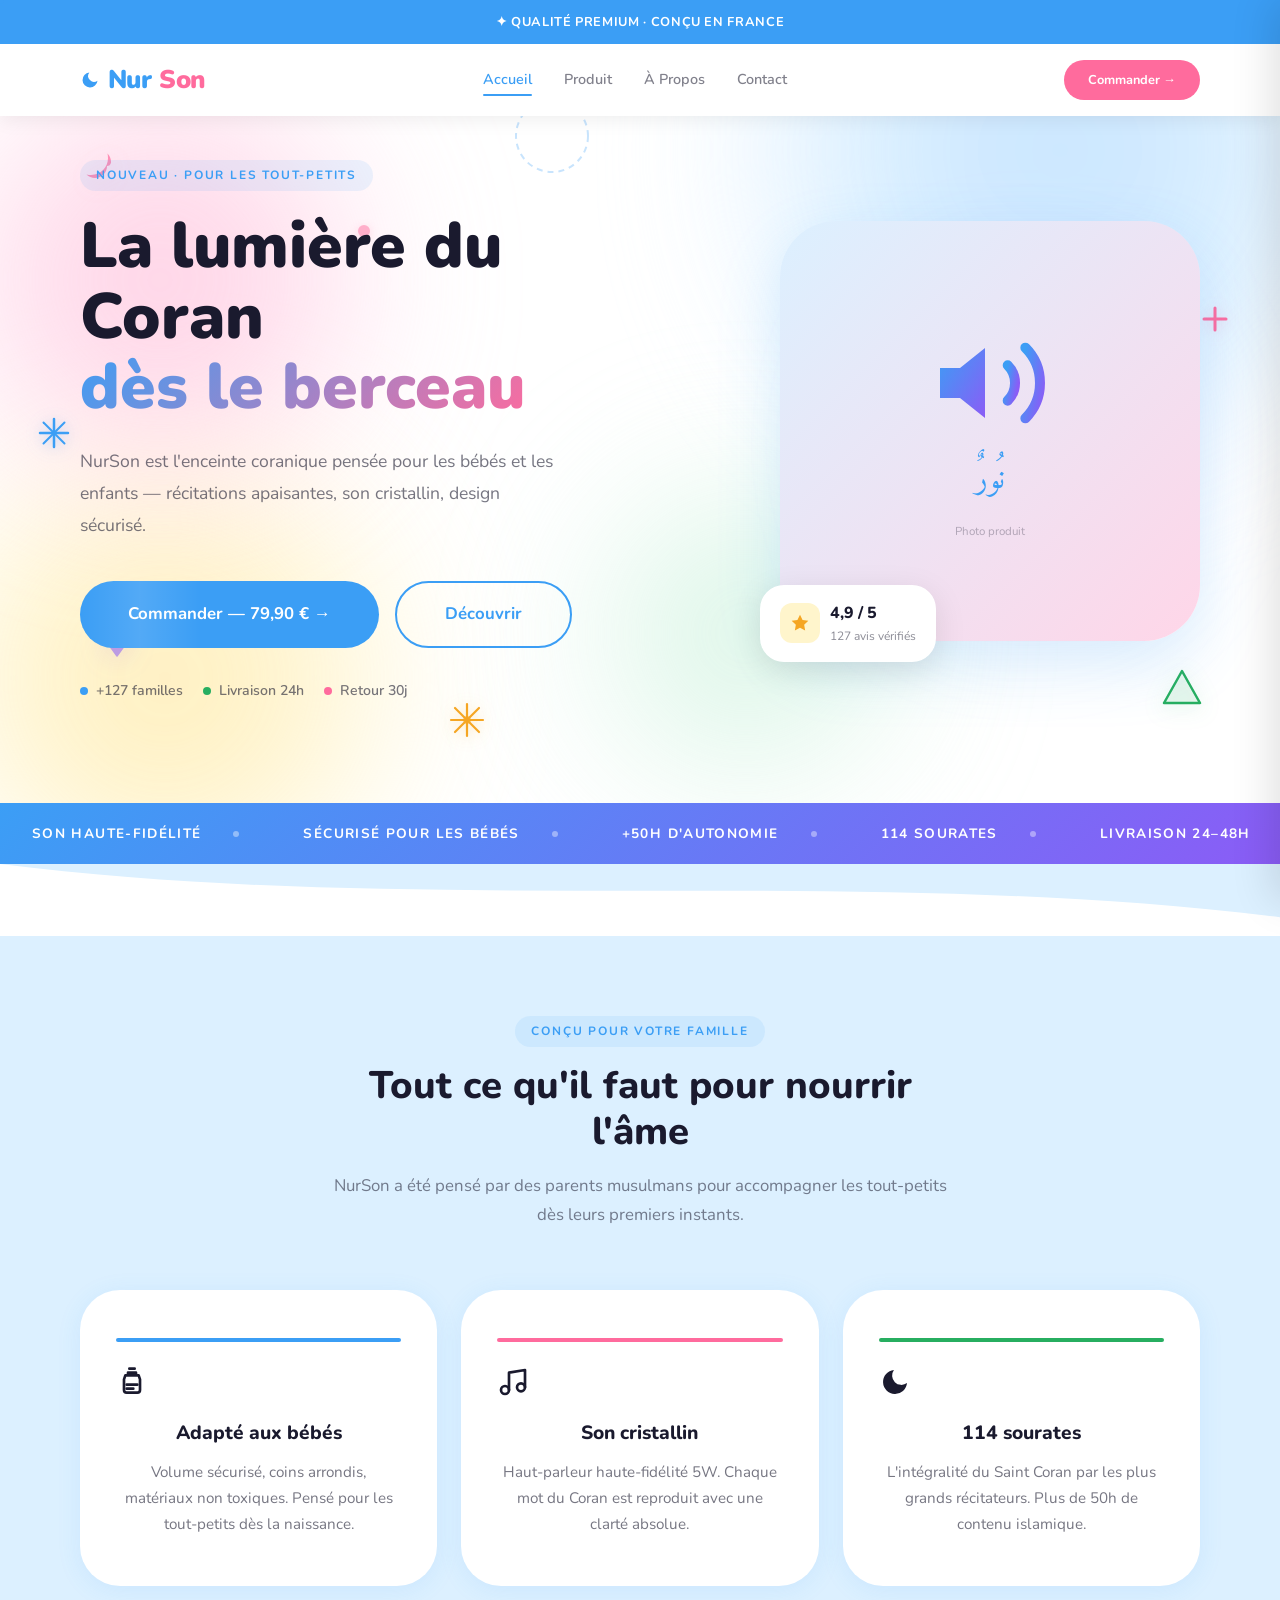
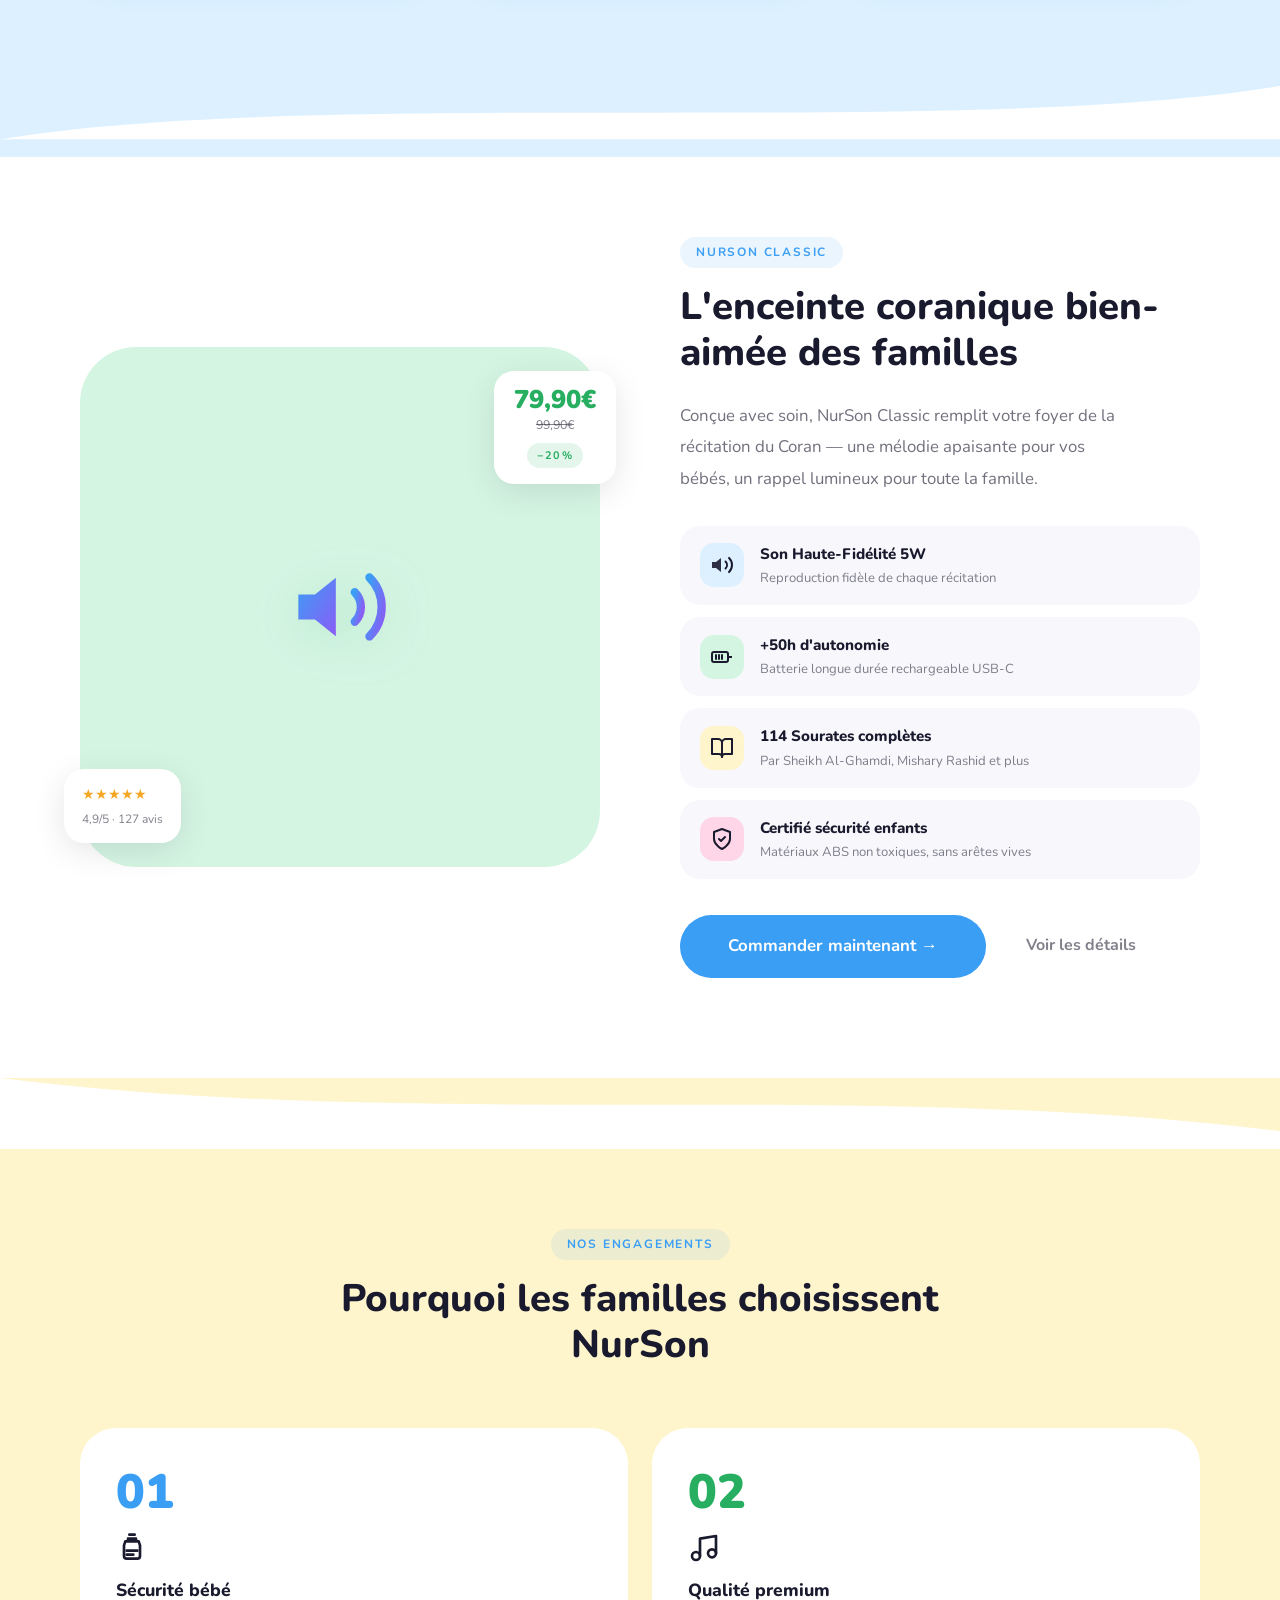
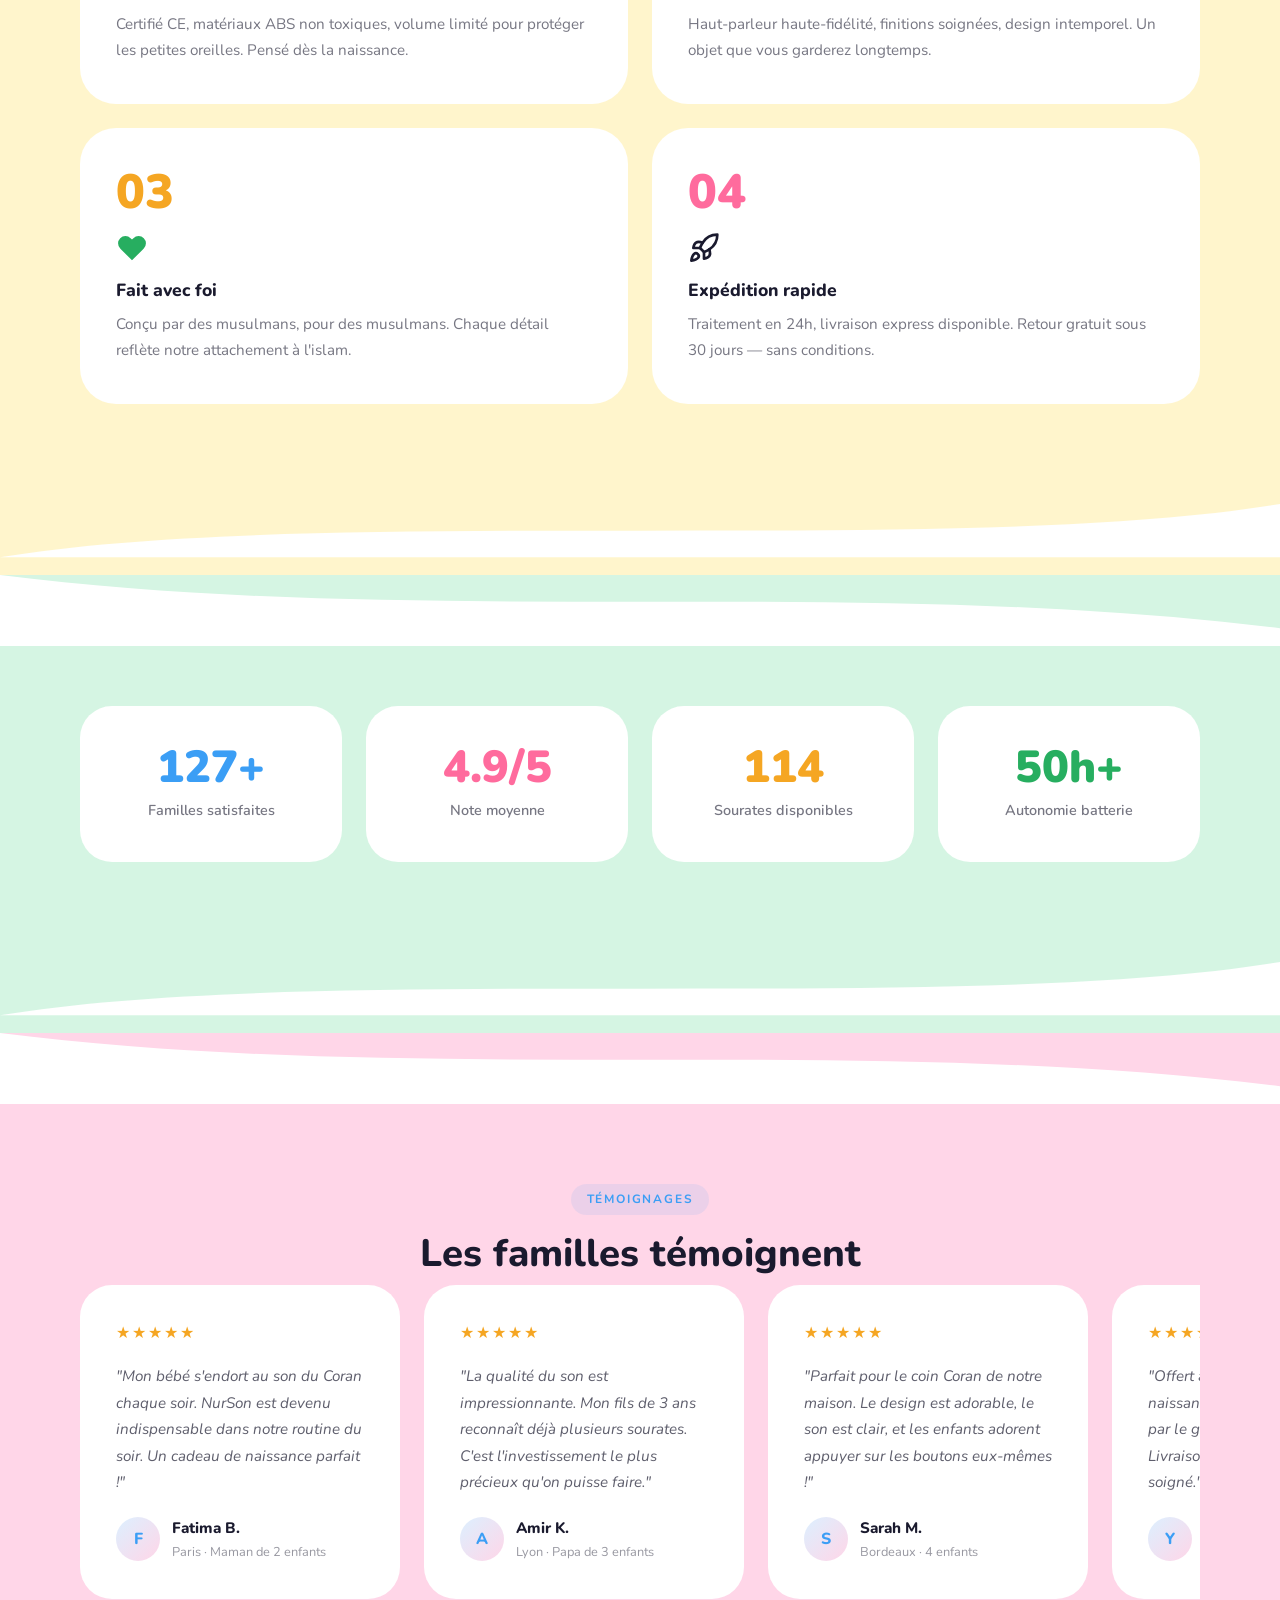
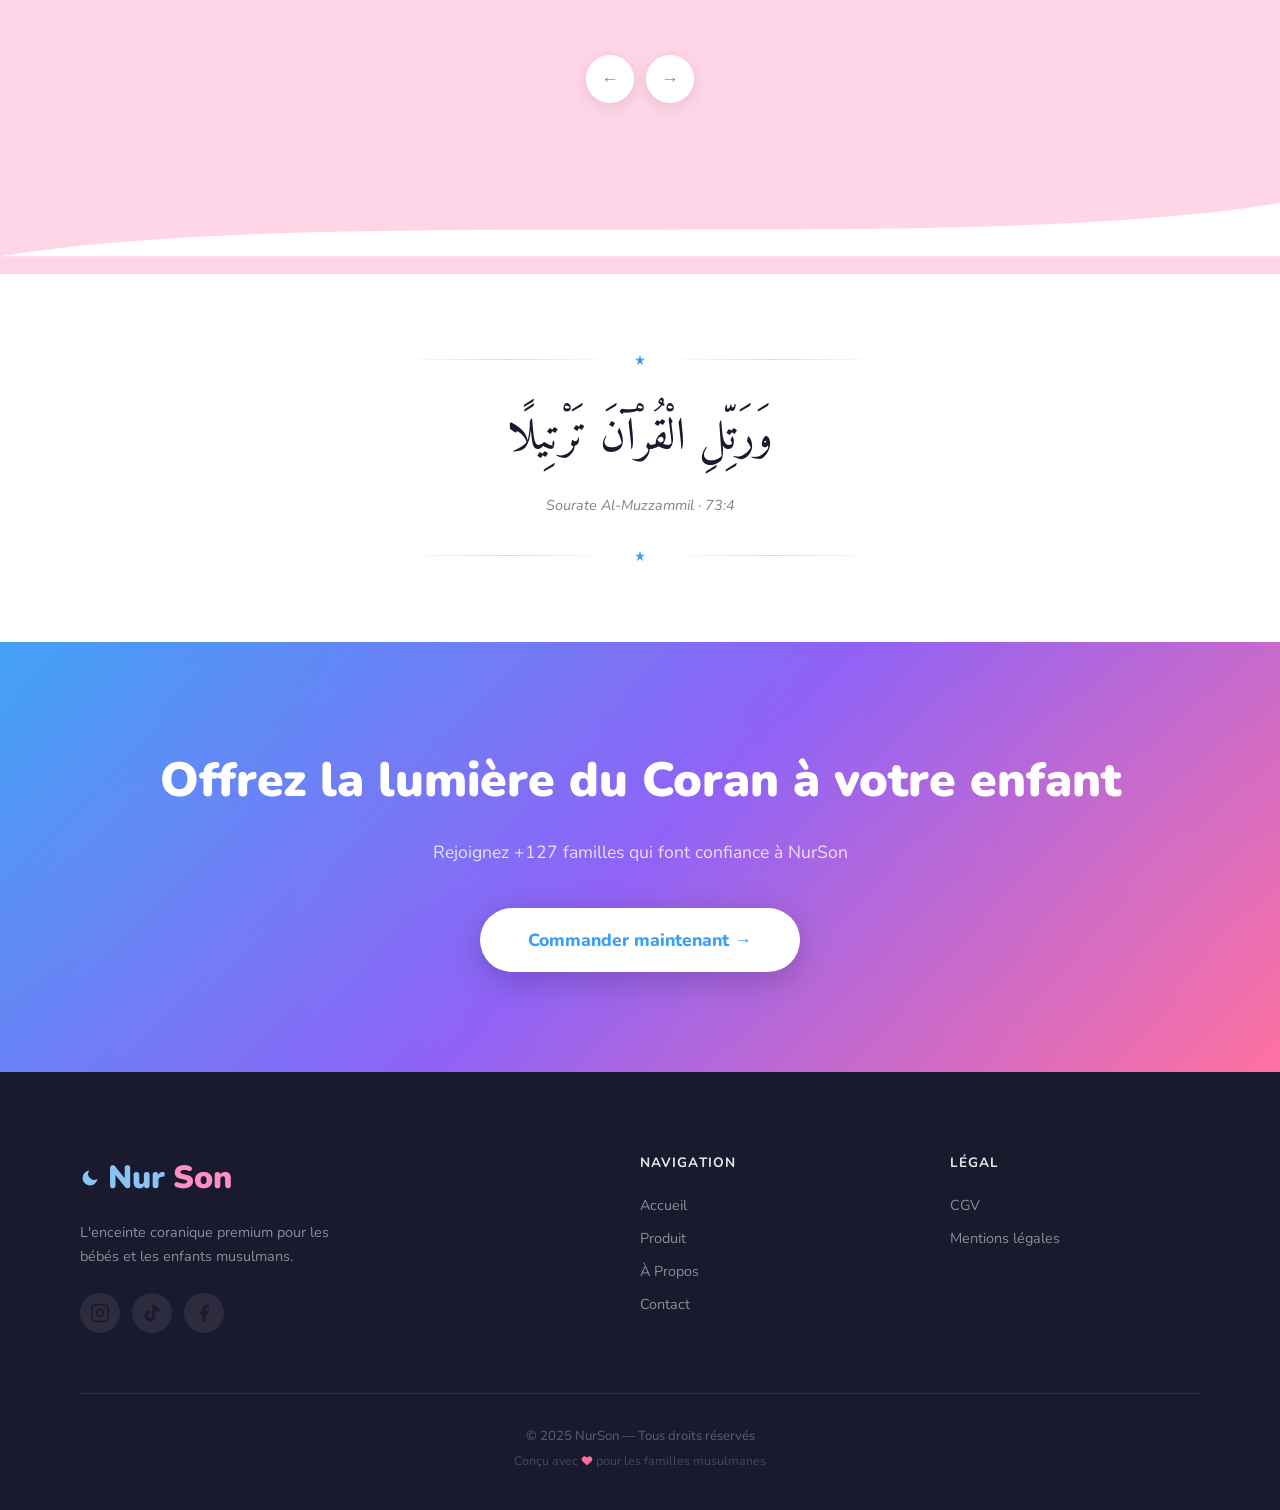
==== commit f87603ed: "polish: symboles SVG graphiques sur hero (lune, étoile, sparkle, triangle, losange, croix, anneau, f" ====
--- a/index.html
+++ b/index.html
@@ -42,7 +42,7 @@
   <link rel="preconnect" href="https://fonts.gstatic.com" crossorigin />
   <link href="https://fonts.googleapis.com/css2?family=Cormorant+Garamond:ital,wght@0,300;0,400;0,600;1,300;1,400&family=Nunito:wght@400;500;600;700;800;900&family=Amiri:wght@400;700&display=swap" rel="stylesheet" />
 
-  <link rel="stylesheet" href="css/style.css?v=12" />
+  <link rel="stylesheet" href="css/style.css?v=13" />
   <link rel="stylesheet" href="css/animations.css?v=6" />
   <link rel="icon" type="image/svg+xml" href="images/favicon.svg" />
 </head>
@@ -129,13 +129,75 @@
         <div class="hero__blob hero__blob--purple"></div>
       </div>
       <div class="hero__shapes" aria-hidden="true">
-        <div class="hero__shape hero__shape--dot-1"></div>
-        <div class="hero__shape hero__shape--dot-2"></div>
-        <div class="hero__shape hero__shape--dot-3"></div>
-        <div class="hero__shape hero__shape--dot-4"></div>
-        <div class="hero__shape hero__shape--ring-1"></div>
-        <div class="hero__shape hero__shape--ring-2"></div>
-        <div class="hero__shape hero__shape--ring-3"></div>
+
+        <!-- Croissant de lune — haut gauche -->
+        <div class="hero__shape hero__shape--moon">
+          <svg width="44" height="44" viewBox="0 0 44 44" fill="none" xmlns="http://www.w3.org/2000/svg">
+            <path d="M30 22C30 28.627 24.627 34 18 34C14.686 34 11.686 32.657 9.515 30.485C11.051 30.822 12.652 31 14.294 31C23.477 31 31 23.477 31 14.294C31 12.652 30.822 11.051 30.485 9.515C32.657 11.686 34 14.686 34 18C34 18 34 22 30 22Z" fill="#FF6B9D" opacity="0.7"/>
+          </svg>
+        </div>
+
+        <!-- Étoile 4 branches — haut droite -->
+        <div class="hero__shape hero__shape--star4">
+          <svg width="36" height="36" viewBox="0 0 36 36" fill="none" xmlns="http://www.w3.org/2000/svg">
+            <path d="M18 2 L20.5 15.5 L34 18 L20.5 20.5 L18 34 L15.5 20.5 L2 18 L15.5 15.5 Z" fill="#F5A623" opacity="0.75"/>
+          </svg>
+        </div>
+
+        <!-- Sparkle / astérisque — milieu gauche -->
+        <div class="hero__shape hero__shape--sparkle">
+          <svg width="32" height="32" viewBox="0 0 32 32" fill="none" xmlns="http://www.w3.org/2000/svg">
+            <line x1="16" y1="2" x2="16" y2="30" stroke="#3B9EF5" stroke-width="2.5" stroke-linecap="round"/>
+            <line x1="2" y1="16" x2="30" y2="16" stroke="#3B9EF5" stroke-width="2.5" stroke-linecap="round"/>
+            <line x1="5.5" y1="5.5" x2="26.5" y2="26.5" stroke="#3B9EF5" stroke-width="2" stroke-linecap="round"/>
+            <line x1="26.5" y1="5.5" x2="5.5" y2="26.5" stroke="#3B9EF5" stroke-width="2" stroke-linecap="round"/>
+          </svg>
+        </div>
+
+        <!-- Triangle outline — bas droite -->
+        <div class="hero__shape hero__shape--triangle">
+          <svg width="42" height="38" viewBox="0 0 42 38" fill="none" xmlns="http://www.w3.org/2000/svg">
+            <path d="M21 3 L39 35 L3 35 Z" stroke="#27AE60" stroke-width="2.5" stroke-linejoin="round" fill="rgba(39,174,96,0.08)"/>
+          </svg>
+        </div>
+
+        <!-- Losange — bas gauche -->
+        <div class="hero__shape hero__shape--diamond">
+          <svg width="30" height="40" viewBox="0 0 30 40" fill="none" xmlns="http://www.w3.org/2000/svg">
+            <path d="M15 2 L28 20 L15 38 L2 20 Z" fill="#8B5CF6" opacity="0.55" stroke="#8B5CF6" stroke-width="1.5" stroke-linejoin="round"/>
+          </svg>
+        </div>
+
+        <!-- Croix arrondie — milieu droite -->
+        <div class="hero__shape hero__shape--plus">
+          <svg width="28" height="28" viewBox="0 0 28 28" fill="none" xmlns="http://www.w3.org/2000/svg">
+            <path d="M14 3 L14 25 M3 14 L25 14" stroke="#FF6B9D" stroke-width="3" stroke-linecap="round"/>
+          </svg>
+        </div>
+
+        <!-- Anneau pointillé — haut centre-droite -->
+        <div class="hero__shape hero__shape--ring-dashed">
+          <svg width="80" height="80" viewBox="0 0 80 80" fill="none" xmlns="http://www.w3.org/2000/svg">
+            <circle cx="40" cy="40" r="36" stroke="#3B9EF5" stroke-width="2" stroke-dasharray="6 5" opacity="0.35"/>
+          </svg>
+        </div>
+
+        <!-- Étoile 6 branches / flocon — bas centre -->
+        <div class="hero__shape hero__shape--hex">
+          <svg width="38" height="38" viewBox="0 0 38 38" fill="none" xmlns="http://www.w3.org/2000/svg">
+            <line x1="19" y1="3" x2="19" y2="35" stroke="#F5A623" stroke-width="2.2" stroke-linecap="round"/>
+            <line x1="3" y1="19" x2="35" y2="19" stroke="#F5A623" stroke-width="2.2" stroke-linecap="round"/>
+            <line x1="7" y1="7" x2="31" y2="31" stroke="#F5A623" stroke-width="2.2" stroke-linecap="round"/>
+            <line x1="31" y1="7" x2="7" y2="31" stroke="#F5A623" stroke-width="2.2" stroke-linecap="round"/>
+            <circle cx="19" cy="19" r="4" fill="#F5A623" opacity="0.5"/>
+          </svg>
+        </div>
+
+        <!-- Petit cercle plein — accent rose top -->
+        <div class="hero__shape hero__shape--dot-sm"></div>
+        <!-- Petit cercle plein — accent vert -->
+        <div class="hero__shape hero__shape--dot-sm2"></div>
+
       </div>
 
       <div class="container">
--- a/css/style.css
+++ b/css/style.css
@@ -565,7 +565,9 @@
   animation-delay: -7s;
 }
 
-/* Floating geometric shapes */
+/* ============================================================
+   HERO — Floating graphic symbols
+   ============================================================ */
 .hero__shapes {
   position: absolute;
   inset: 0;
@@ -576,90 +578,114 @@
 
 .hero__shape {
   position: absolute;
+  animation: shapeFloat 9s ease-in-out infinite;
+}
+
+/* Croissant — haut gauche */
+.hero__shape--moon {
+  top: 18%;
+  left: 6%;
+  animation-delay: 0s;
+  animation-duration: 10s;
+  filter: drop-shadow(0 4px 12px rgba(255,107,157,0.3));
+}
+
+/* Étoile 4 branches — haut droite */
+.hero__shape--star4 {
+  top: 8%;
+  right: 8%;
+  animation-delay: -2s;
+  animation-duration: 8s;
+  filter: drop-shadow(0 4px 10px rgba(245,166,35,0.35));
+}
+
+/* Sparkle astérisque — milieu gauche */
+.hero__shape--sparkle {
+  top: 52%;
+  left: 3%;
+  animation-delay: -4s;
+  animation-duration: 11s;
+  filter: drop-shadow(0 2px 8px rgba(59,158,245,0.35));
+}
+
+/* Triangle outline — bas droite */
+.hero__shape--triangle {
+  bottom: 12%;
+  right: 6%;
+  animation-delay: -6s;
+  animation-duration: 9.5s;
+  filter: drop-shadow(0 4px 10px rgba(39,174,96,0.25));
+}
+
+/* Losange violet — bas gauche */
+.hero__shape--diamond {
+  bottom: 18%;
+  left: 8%;
+  animation-delay: -1.5s;
+  animation-duration: 12s;
+  filter: drop-shadow(0 4px 14px rgba(139,92,246,0.35));
+}
+
+/* Croix rose — milieu droite */
+.hero__shape--plus {
+  top: 38%;
+  right: 4%;
+  animation-delay: -5s;
+  animation-duration: 7s;
+  filter: drop-shadow(0 2px 8px rgba(255,107,157,0.3));
+}
+
+/* Anneau pointillé bleu — haut centre */
+.hero__shape--ring-dashed {
+  top: 12%;
+  left: 40%;
+  animation-delay: -3s;
+  animation-duration: 14s;
+  opacity: 0.8;
+}
+
+/* Flocon 6 branches orange — bas centre */
+.hero__shape--hex {
+  bottom: 8%;
+  left: 35%;
+  animation-delay: -7s;
+  animation-duration: 10s;
+  filter: drop-shadow(0 2px 8px rgba(245,166,35,0.3));
+}
+
+/* Petits cercles accent */
+.hero__shape--dot-sm {
+  width: 12px;
+  height: 12px;
   border-radius: 50%;
-  animation: shapeFloat 8s ease-in-out infinite;
-}
-
-.hero__shape--dot-1 {
-  width: 16px; height: 16px;
-  background: #3B9EF5;
-  opacity: 0.25;
-  top: 20%;
-  left: 15%;
-  animation-delay: 0s;
-}
-
-.hero__shape--dot-2 {
-  width: 10px; height: 10px;
   background: #FF6B9D;
-  opacity: 0.3;
-  top: 65%;
-  left: 8%;
-  animation-delay: -2s;
-}
-
-.hero__shape--dot-3 {
-  width: 20px; height: 20px;
-  background: #F5A623;
-  opacity: 0.2;
-  top: 30%;
-  right: 12%;
-  animation-delay: -4s;
-}
-
-.hero__shape--dot-4 {
-  width: 12px; height: 12px;
+  opacity: 0.5;
+  top: 28%;
+  left: 28%;
+  animation-delay: -2.5s;
+  animation-duration: 7s;
+  box-shadow: 0 2px 8px rgba(255,107,157,0.5);
+}
+
+.hero__shape--dot-sm2 {
+  width: 10px;
+  height: 10px;
+  border-radius: 50%;
   background: #27AE60;
-  opacity: 0.25;
-  bottom: 25%;
-  right: 20%;
-  animation-delay: -6s;
-}
-
-.hero__shape--ring-1 {
-  width: 80px; height: 80px;
-  background: transparent;
-  border: 3px solid rgba(59,158,245,0.15);
-  border-radius: 50%;
-  top: 15%;
-  right: 25%;
-  animation-delay: -1s;
-}
-
-.hero__shape--ring-2 {
-  width: 50px; height: 50px;
-  background: transparent;
-  border: 2px solid rgba(255,107,157,0.15);
-  border-radius: 50%;
-  bottom: 30%;
-  left: 20%;
-  animation-delay: -3.5s;
-}
-
-.hero__shape--ring-3 {
-  width: 120px; height: 120px;
-  background: transparent;
-  border: 2px solid rgba(245,166,35,0.1);
-  border-radius: 50%;
-  top: 55%;
-  right: 5%;
-  animation-delay: -5.5s;
-}
-
-/* Subtle dot grid overlay */
-.hero__dot-grid {
-  position: absolute;
-  inset: 0;
-  background-image: radial-gradient(circle, rgba(59,158,245,0.06) 1px, transparent 1px);
-  background-size: 40px 40px;
-  pointer-events: none;
-  z-index: 0;
+  opacity: 0.45;
+  top: 68%;
+  right: 28%;
+  animation-delay: -8s;
+  animation-duration: 8s;
+  box-shadow: 0 2px 8px rgba(39,174,96,0.5);
 }
 
 @keyframes shapeFloat {
-  0%, 100% { transform: translateY(0) rotate(0deg); }
-  33% { transform: translateY(-12px) rotate(5deg); }
-  66% { transform: translateY(8px) rotate(-3deg); }
+  0%   { transform: translateY(0px)   rotate(0deg)  scale(1); }
+  25%  { transform: translateY(-14px) rotate(6deg)  scale(1.04); }
+  50%  { transform: translateY(-5px)  rotate(-4deg) scale(0.97); }
+  75%  { transform: translateY(-18px) rotate(8deg)  scale(1.02); }
+  100% { transform: translateY(0px)   rotate(0deg)  scale(1); }
 }
 
 .hero > .container {
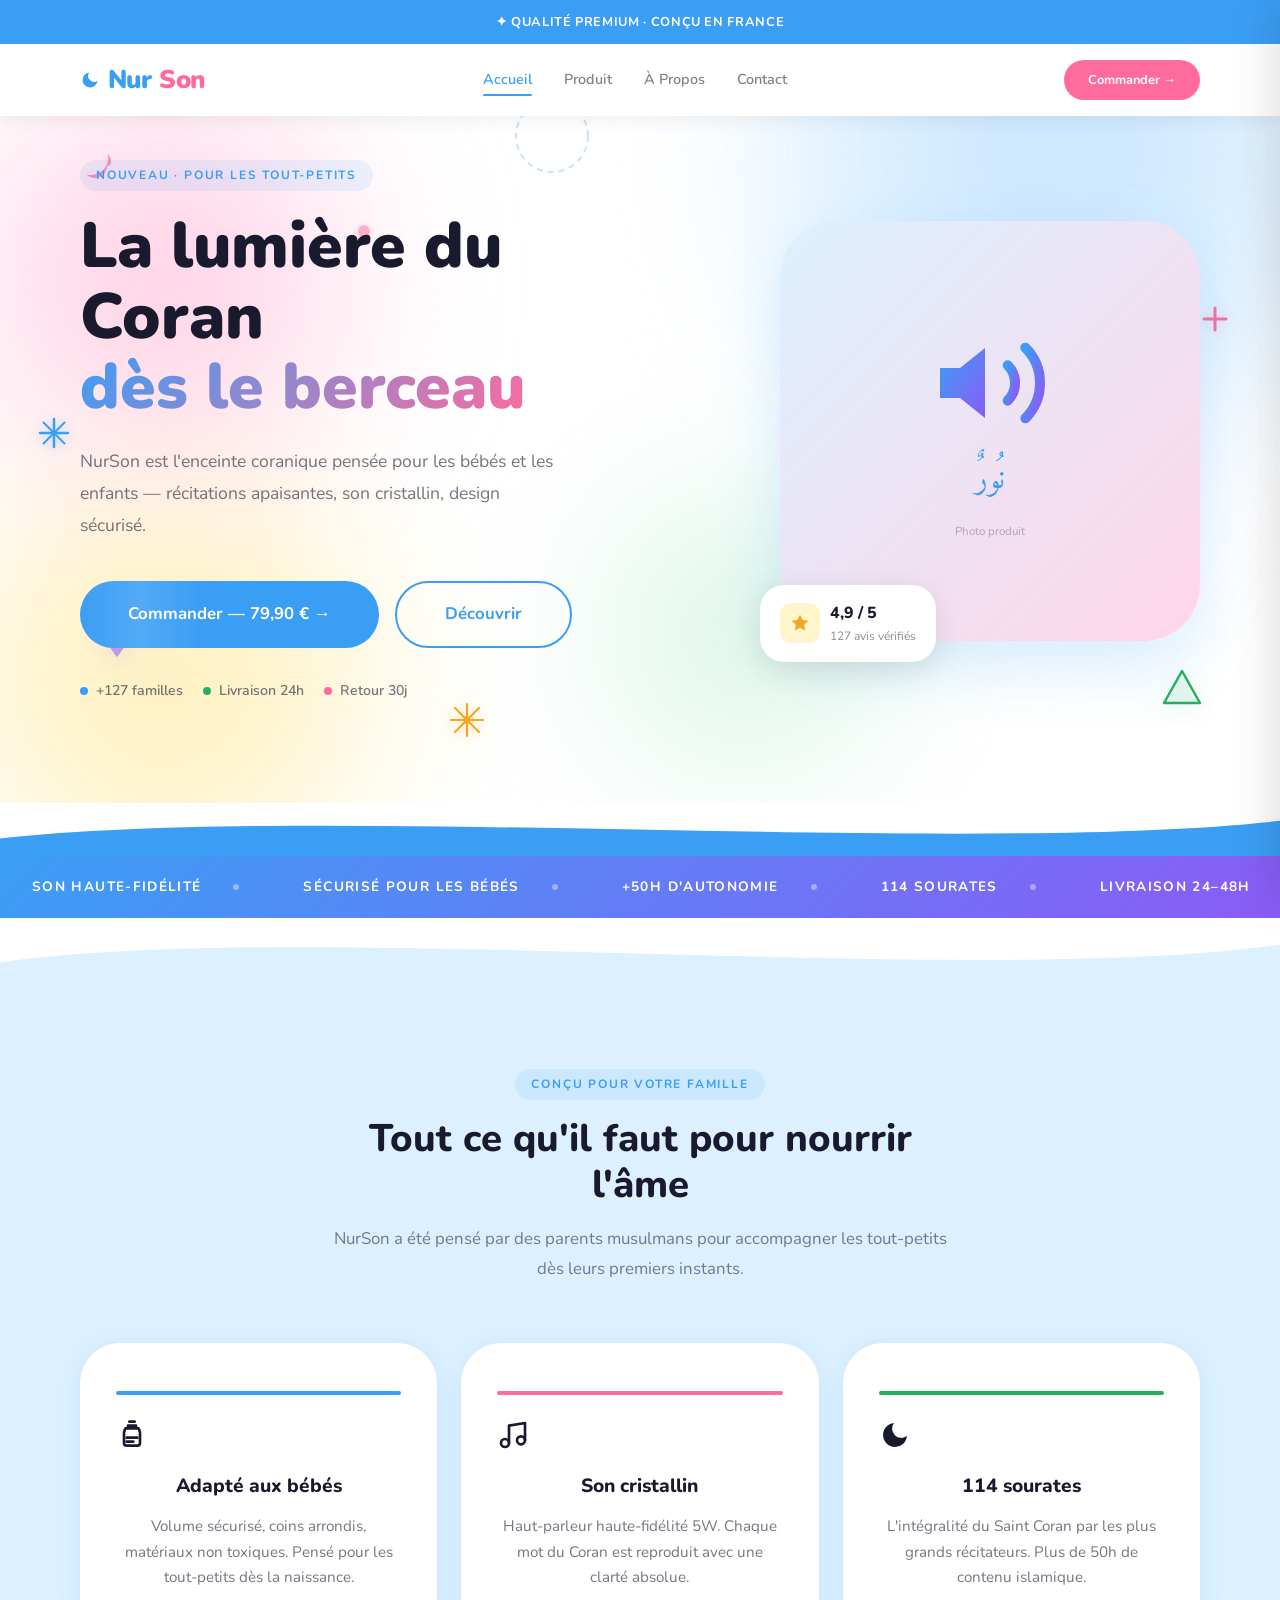
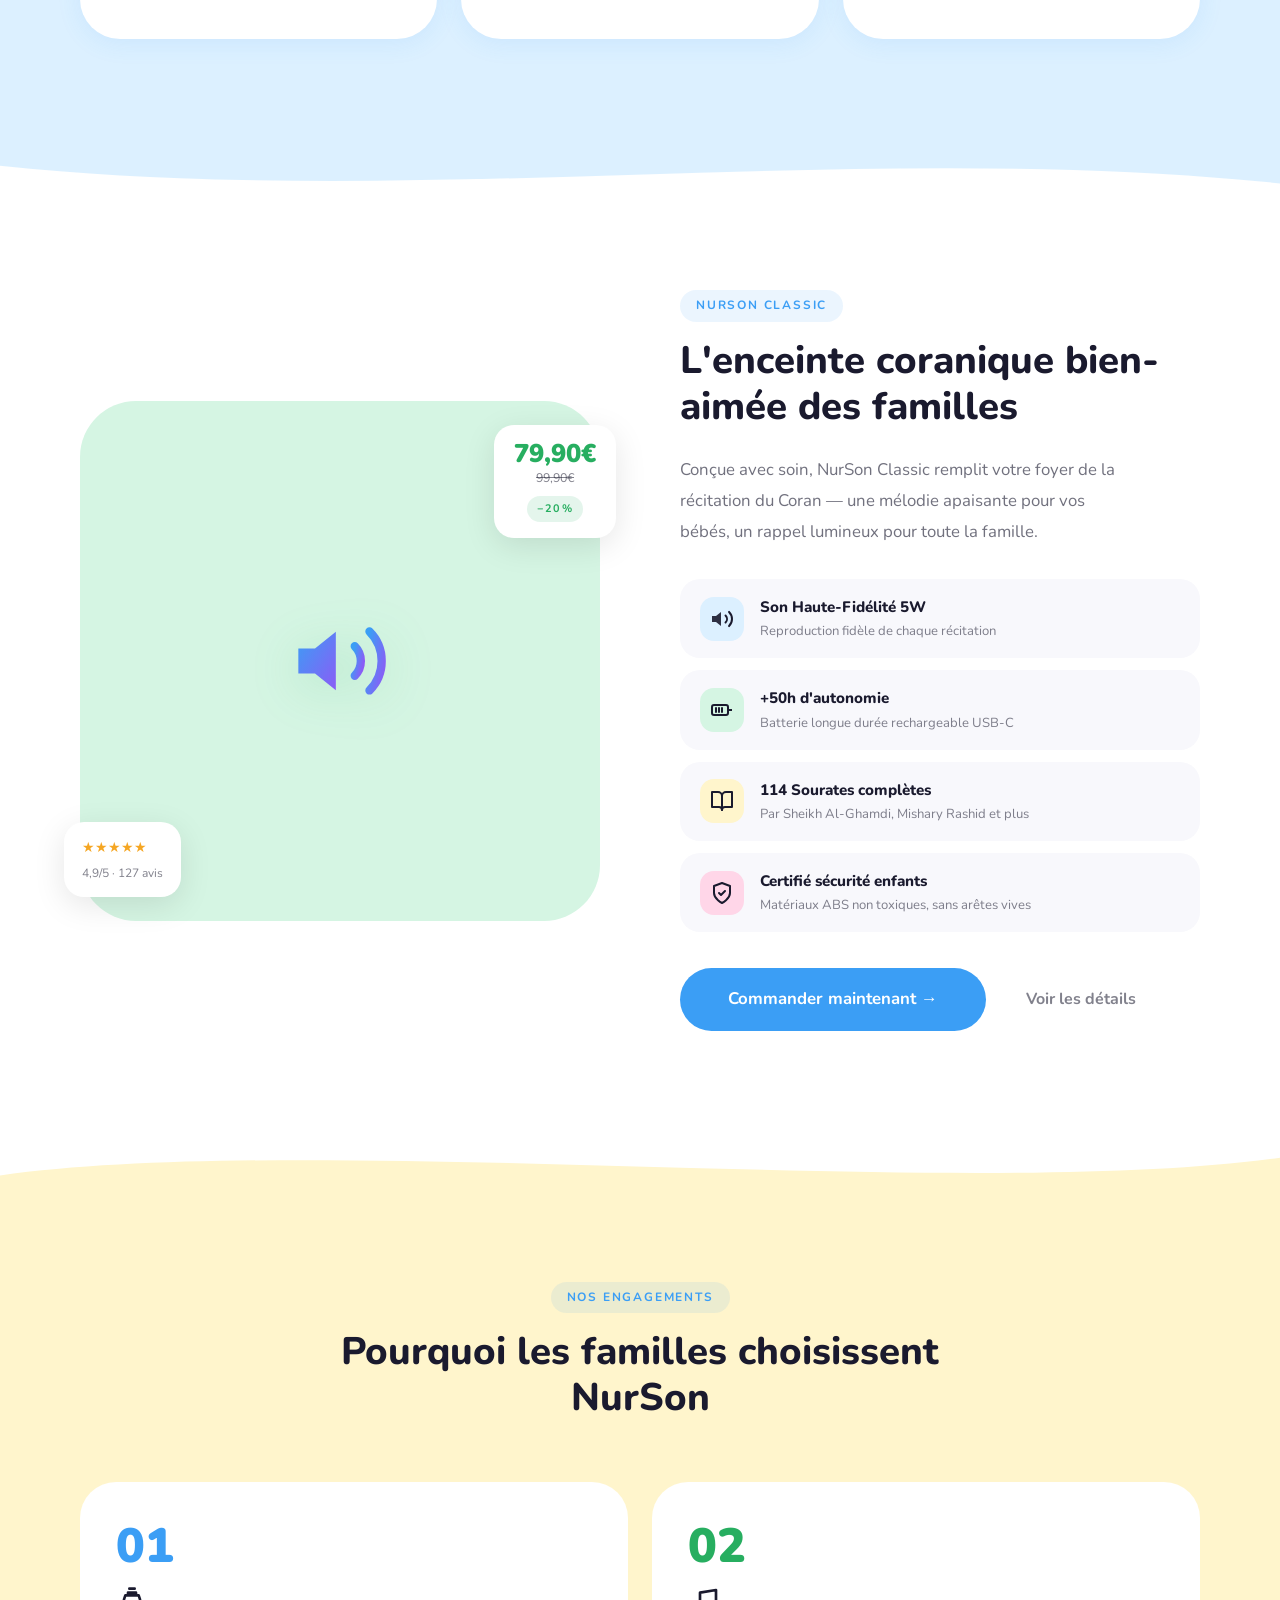
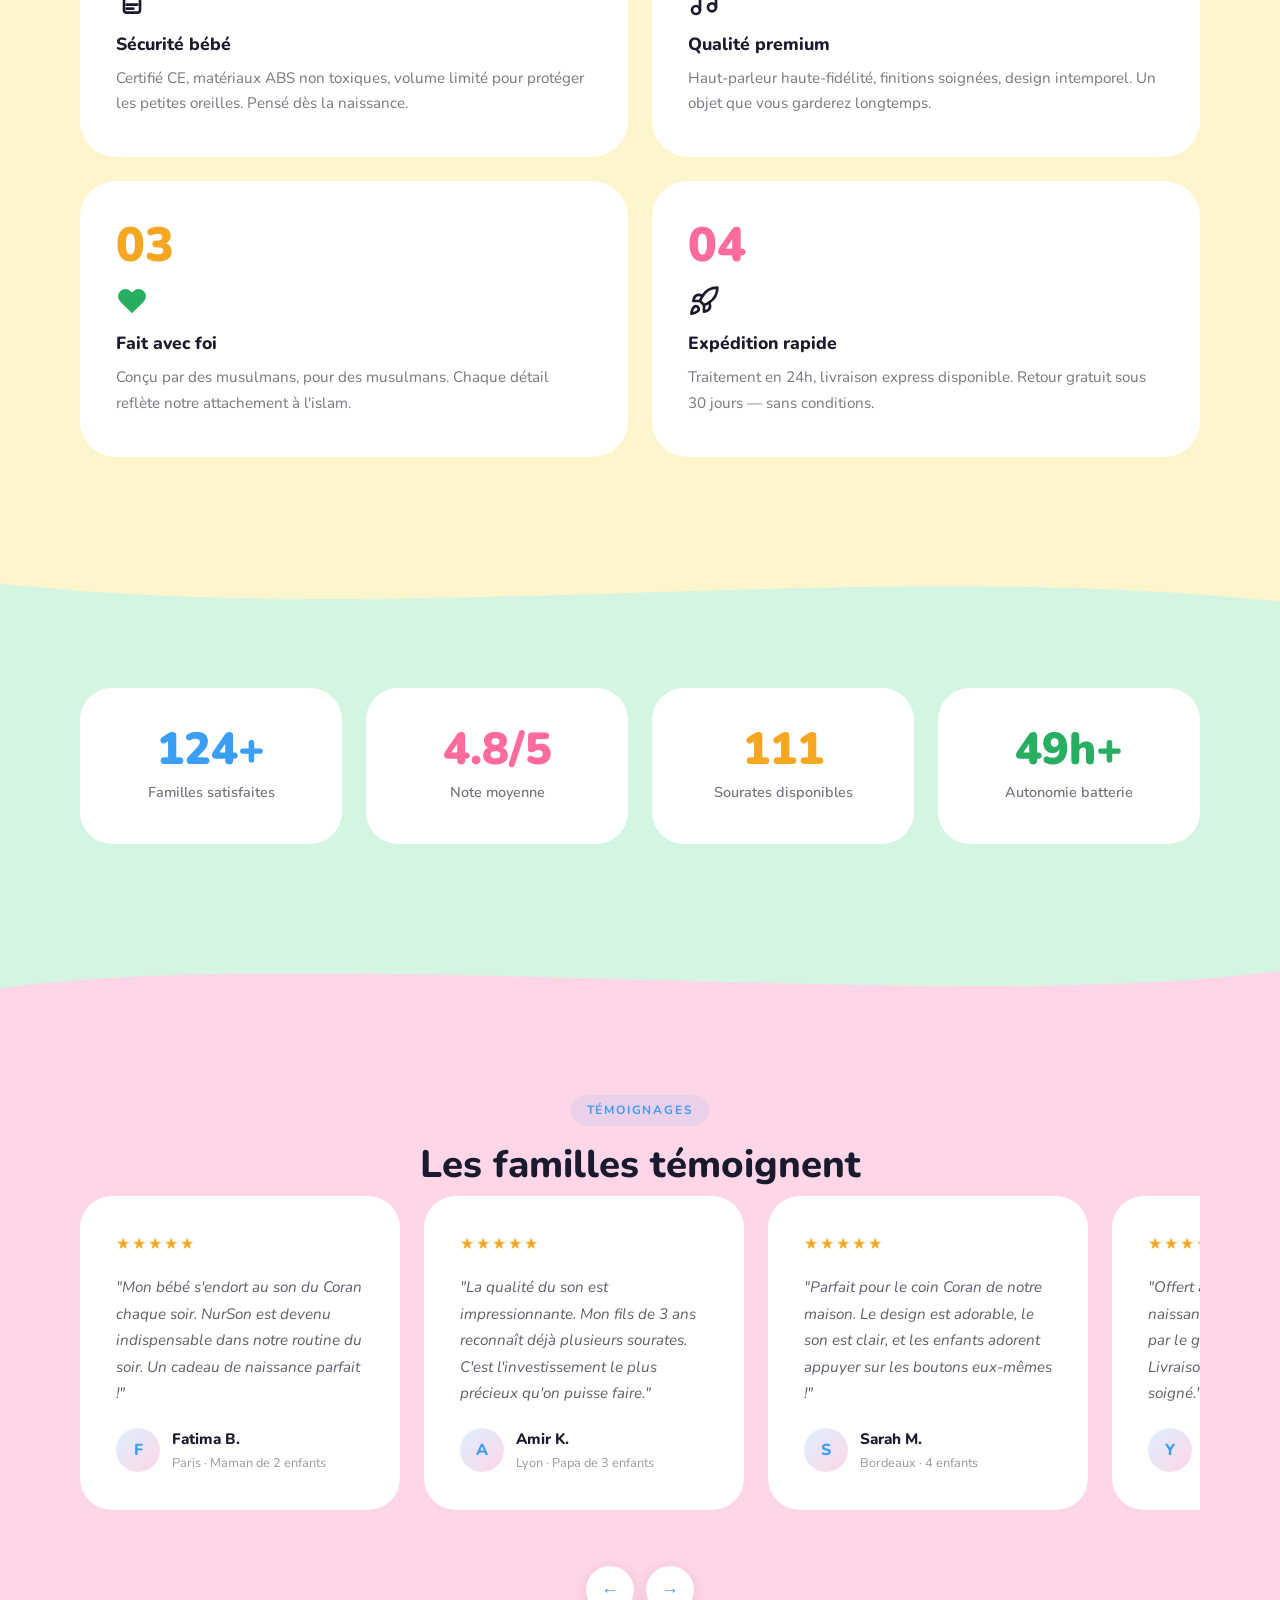
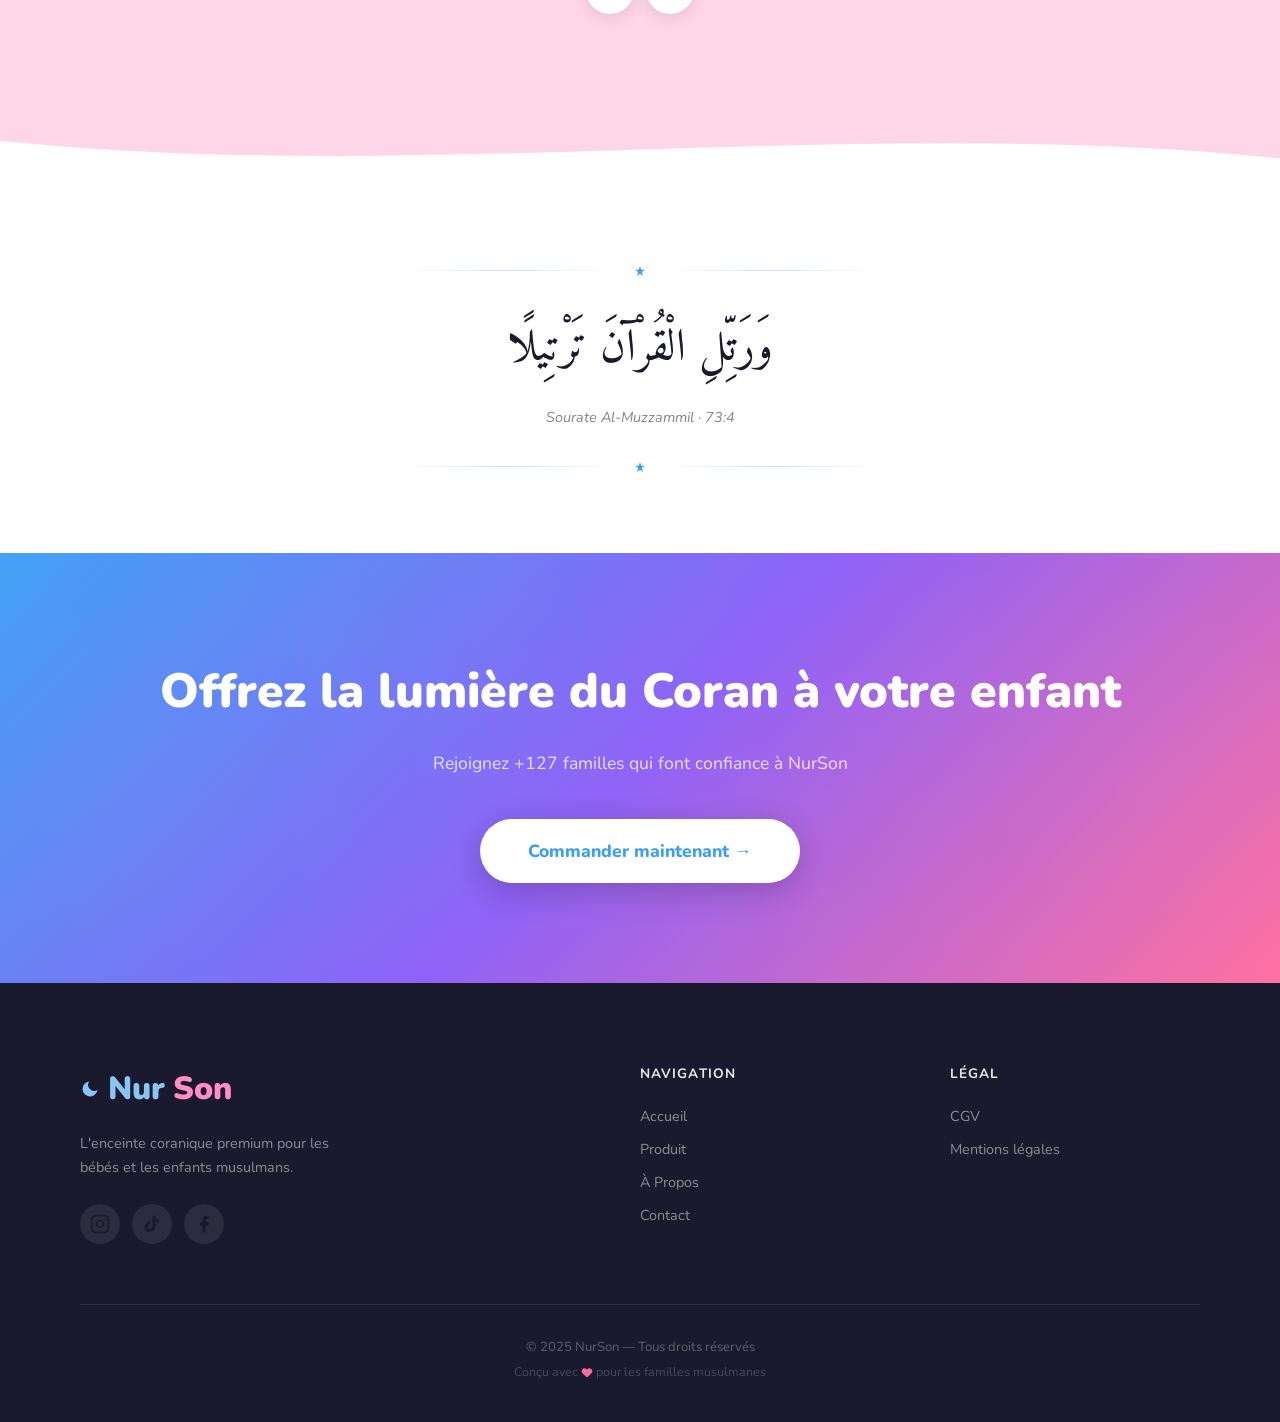
==== commit 372b2b2c: "fix: vagues SVG corrigées — paths fermés à y=80, doubles vagues fusionnées, transition hero→marquee " ====
--- a/index.html
+++ b/index.html
@@ -270,6 +270,13 @@
       </div>
     </section>
 
+    <!-- Wave: white → marquee (bleu) -->
+    <div class="wave-divider" aria-hidden="true">
+      <svg viewBox="0 0 1440 60" preserveAspectRatio="none" xmlns="http://www.w3.org/2000/svg">
+        <path d="M0,40 C360,0 1080,60 1440,20 L1440,60 L0,60 Z" fill="#3B9EF5"/>
+      </svg>
+    </div>
+
     <!-- ============================================================
          MARQUEE STRIP
          ============================================================ -->
@@ -296,7 +303,7 @@
     <!-- Wave: white → blue -->
     <div class="wave-divider" aria-hidden="true">
       <svg viewBox="0 0 1440 80" preserveAspectRatio="none" xmlns="http://www.w3.org/2000/svg">
-        <path d="M0,0 C480,60 960,0 1440,60 L1440,0 L0,0 Z" fill="#DCF0FF"/>
+        <path d="M0,50 C360,0 1080,80 1440,30 L1440,80 L0,80 Z" fill="#DCF0FF"/>
       </svg>
     </div>
 
@@ -335,7 +342,7 @@
     <!-- Wave: blue → white -->
     <div class="wave-divider" aria-hidden="true" style="background:#DCF0FF;">
       <svg viewBox="0 0 1440 80" preserveAspectRatio="none" xmlns="http://www.w3.org/2000/svg">
-        <path d="M0,60 C360,0 1080,60 1440,0 L1440,60 L0,60 Z" fill="#FFFFFF"/>
+        <path d="M0,30 C480,80 960,0 1440,50 L1440,80 L0,80 Z" fill="#FFFFFF"/>
       </svg>
     </div>
 
@@ -431,7 +438,7 @@
     <!-- Wave: white → yellow -->
     <div class="wave-divider" aria-hidden="true">
       <svg viewBox="0 0 1440 80" preserveAspectRatio="none" xmlns="http://www.w3.org/2000/svg">
-        <path d="M0,0 C480,60 960,0 1440,60 L1440,0 L0,0 Z" fill="#FFF5CC"/>
+        <path d="M0,50 C360,0 1080,80 1440,30 L1440,80 L0,80 Z" fill="#FFF5CC"/>
       </svg>
     </div>
 
@@ -473,22 +480,16 @@
       </div>
     </section>
 
-    <!-- Wave: yellow → white -->
+    <!-- Wave: yellow → green (direct, no white gap) -->
     <div class="wave-divider" aria-hidden="true" style="background:#FFF5CC;">
       <svg viewBox="0 0 1440 80" preserveAspectRatio="none" xmlns="http://www.w3.org/2000/svg">
-        <path d="M0,60 C360,0 1080,60 1440,0 L1440,60 L0,60 Z" fill="#FFFFFF"/>
+        <path d="M0,30 C480,80 960,0 1440,50 L1440,80 L0,80 Z" fill="#D5F5E3"/>
       </svg>
     </div>
 
     <!-- ============================================================
          STATS SECTION (pastel green)
          ============================================================ -->
-    <!-- Wave: white → green -->
-    <div class="wave-divider" aria-hidden="true">
-      <svg viewBox="0 0 1440 80" preserveAspectRatio="none" xmlns="http://www.w3.org/2000/svg">
-        <path d="M0,0 C480,60 960,0 1440,60 L1440,0 L0,0 Z" fill="#D5F5E3"/>
-      </svg>
-    </div>
 
     <section class="stats" aria-label="Nos chiffres">
       <div class="container">
@@ -521,22 +522,16 @@
       </div>
     </section>
 
-    <!-- Wave: green → white -->
+    <!-- Wave: green → pink (direct, no white gap) -->
     <div class="wave-divider" aria-hidden="true" style="background:#D5F5E3;">
       <svg viewBox="0 0 1440 80" preserveAspectRatio="none" xmlns="http://www.w3.org/2000/svg">
-        <path d="M0,60 C360,0 1080,60 1440,0 L1440,60 L0,60 Z" fill="#FFFFFF"/>
+        <path d="M0,50 C360,0 1080,80 1440,30 L1440,80 L0,80 Z" fill="#FFD6E8"/>
       </svg>
     </div>
 
     <!-- ============================================================
          TESTIMONIALS SECTION (pastel pink)
          ============================================================ -->
-    <!-- Wave: white → pink -->
-    <div class="wave-divider" aria-hidden="true">
-      <svg viewBox="0 0 1440 80" preserveAspectRatio="none" xmlns="http://www.w3.org/2000/svg">
-        <path d="M0,0 C480,60 960,0 1440,60 L1440,0 L0,0 Z" fill="#FFD6E8"/>
-      </svg>
-    </div>
 
     <section class="testimonials" aria-labelledby="testi-title">
       <div class="container">
@@ -606,7 +601,7 @@
     <!-- Wave: pink → white -->
     <div class="wave-divider" aria-hidden="true" style="background:#FFD6E8;">
       <svg viewBox="0 0 1440 80" preserveAspectRatio="none" xmlns="http://www.w3.org/2000/svg">
-        <path d="M0,60 C360,0 1080,60 1440,0 L1440,60 L0,60 Z" fill="#FFFFFF"/>
+        <path d="M0,30 C480,80 960,0 1440,50 L1440,80 L0,80 Z" fill="#FFFFFF"/>
       </svg>
     </div>
 
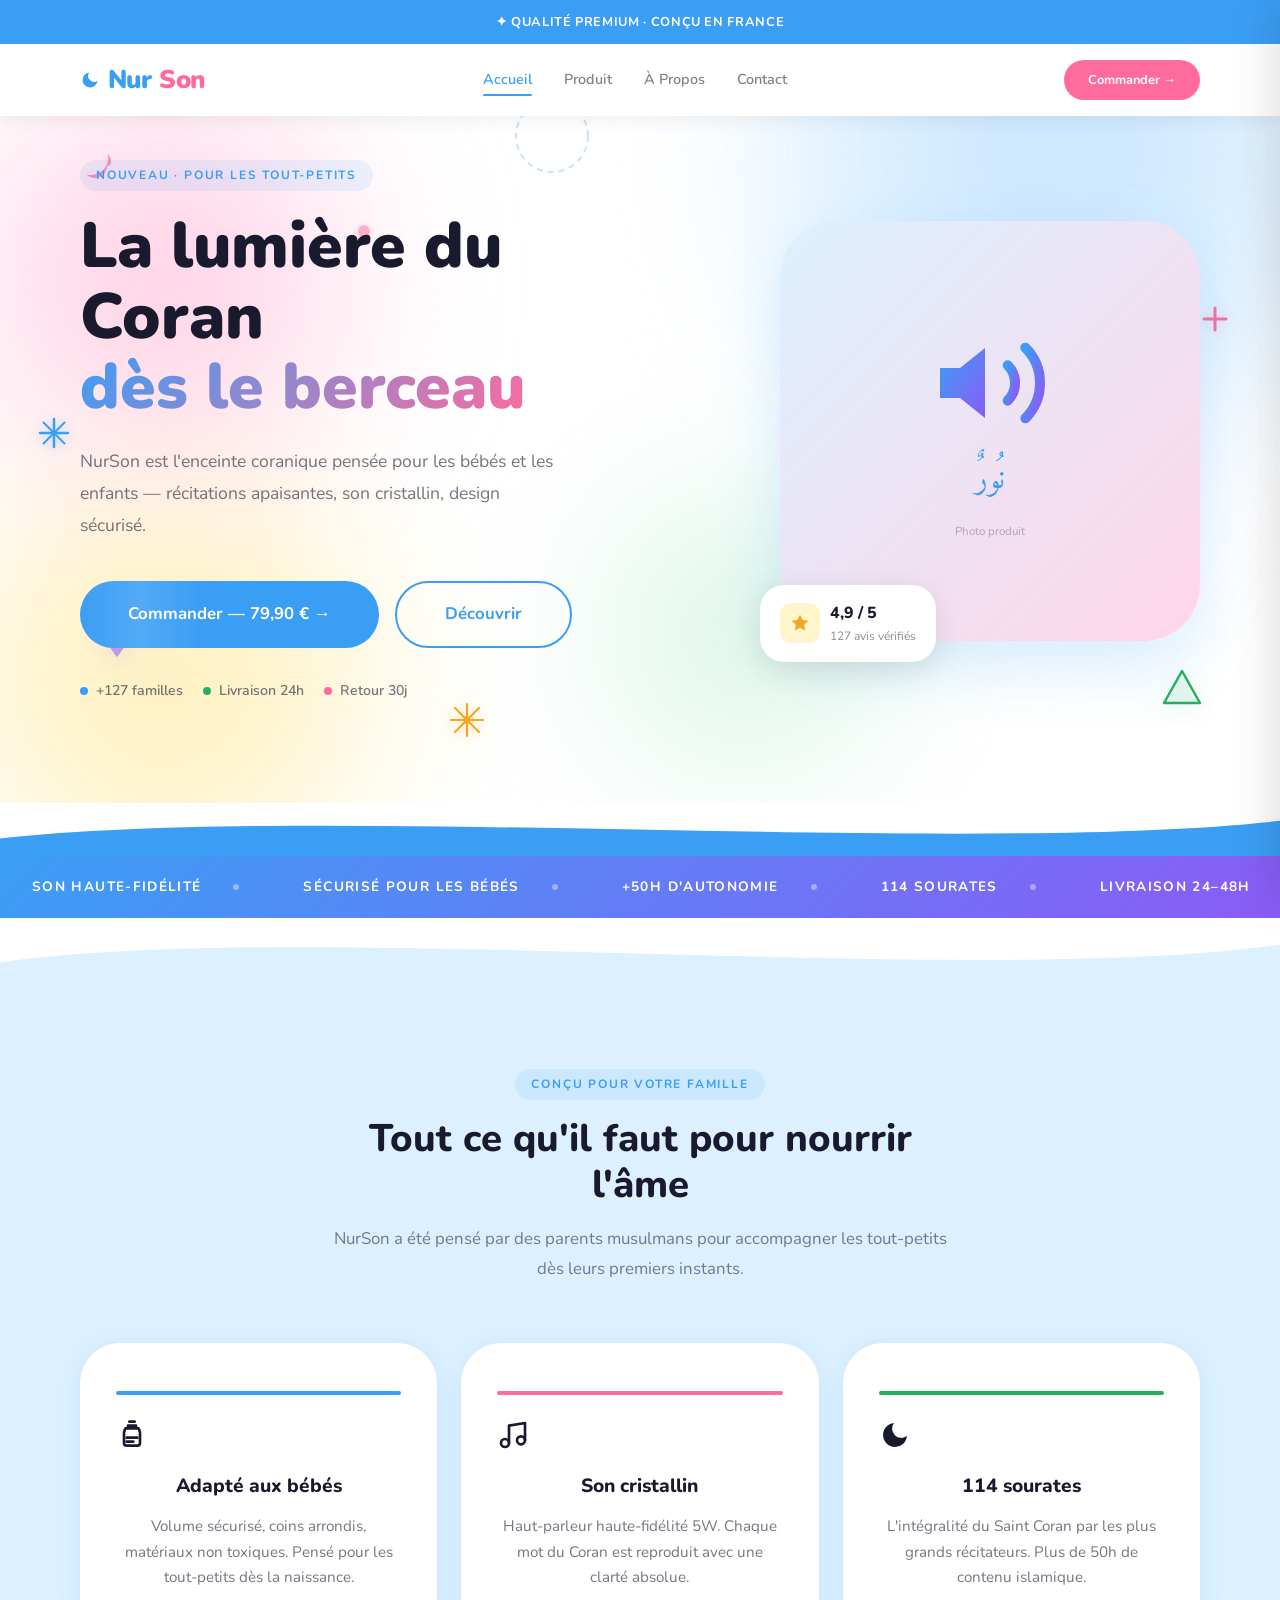
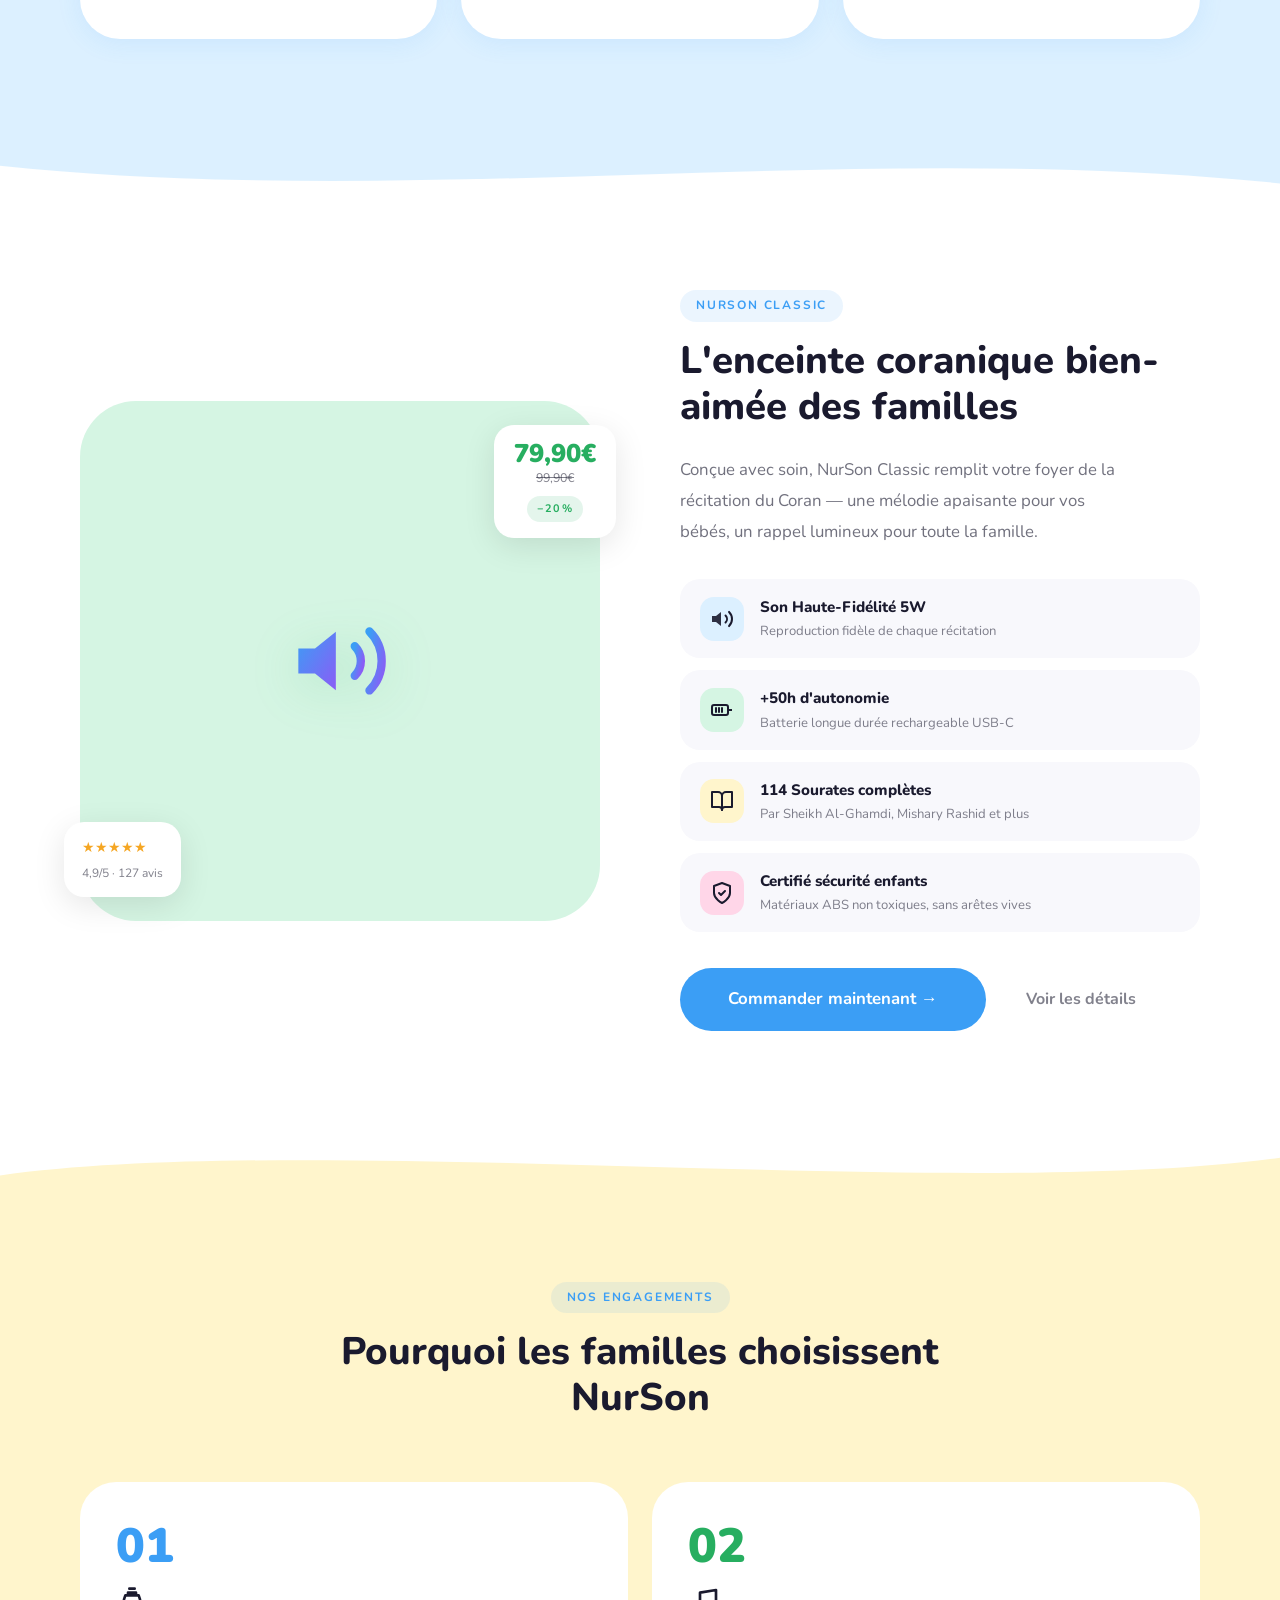
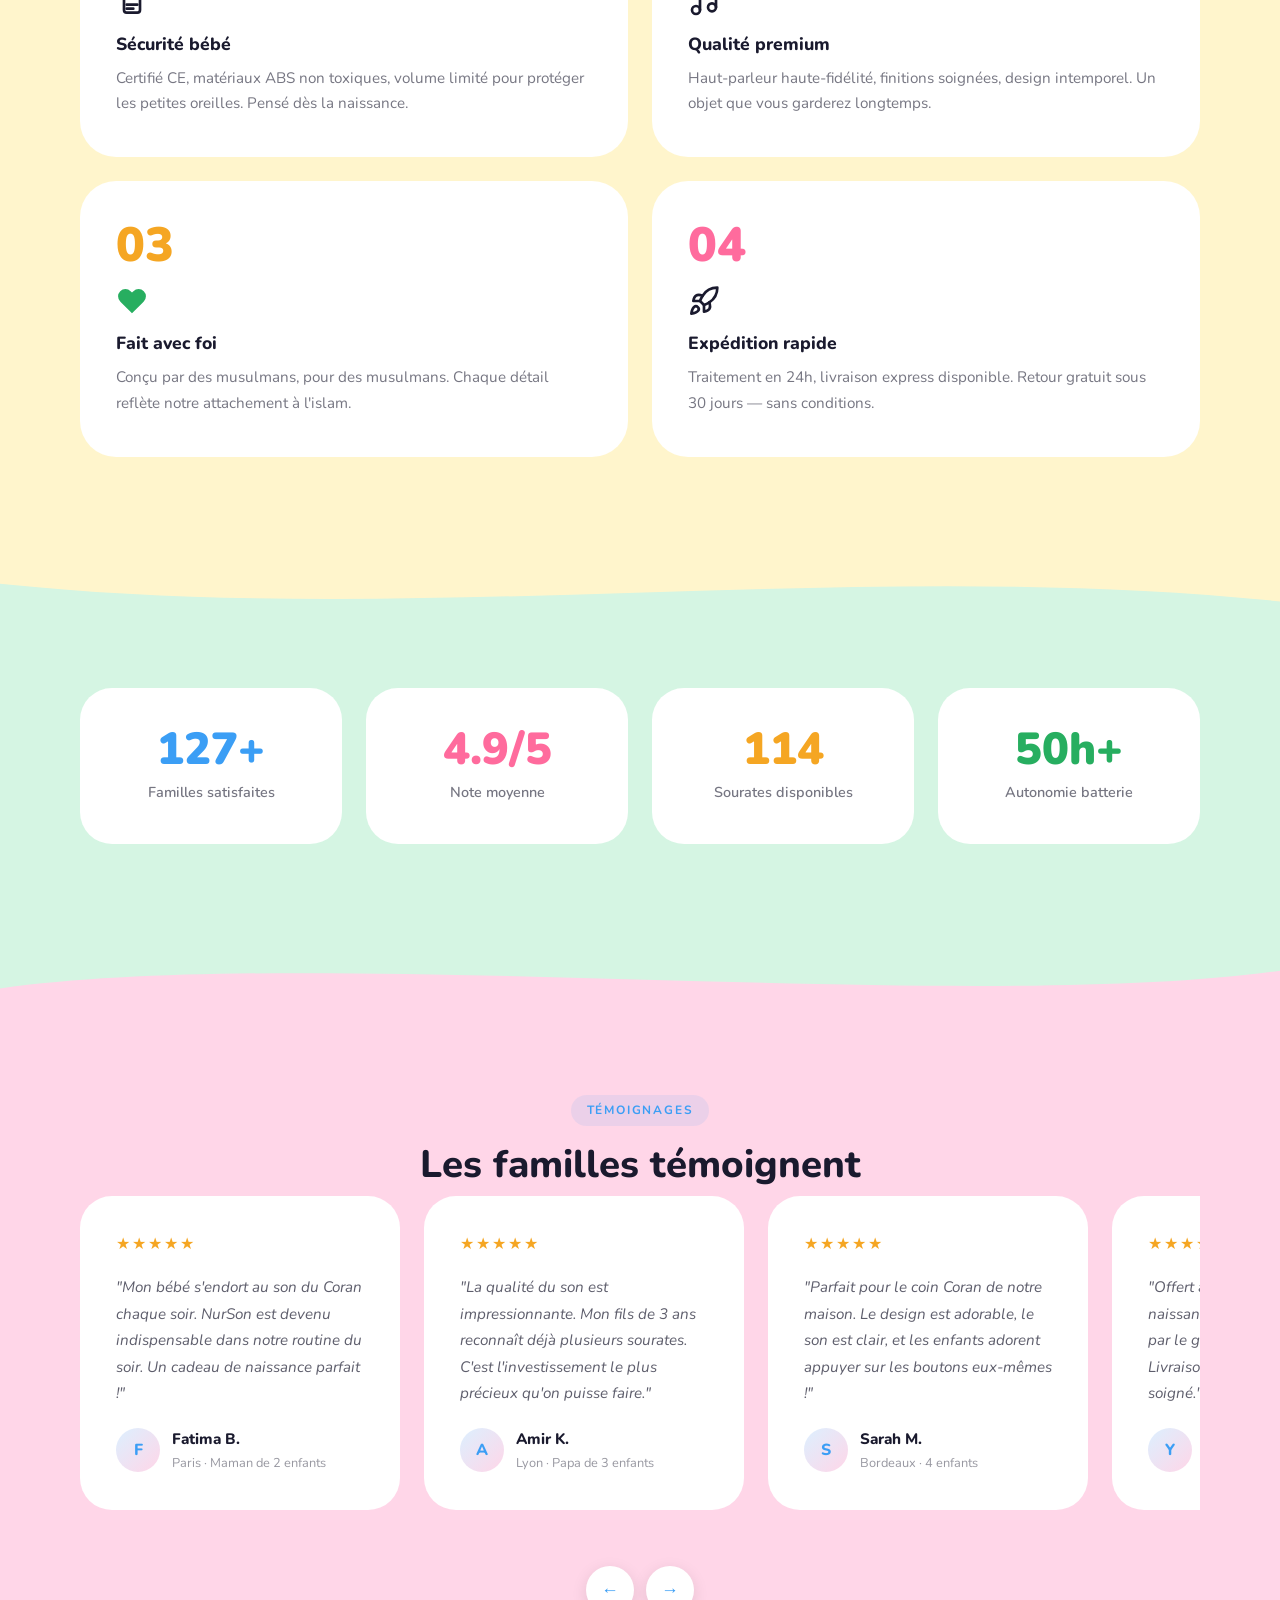
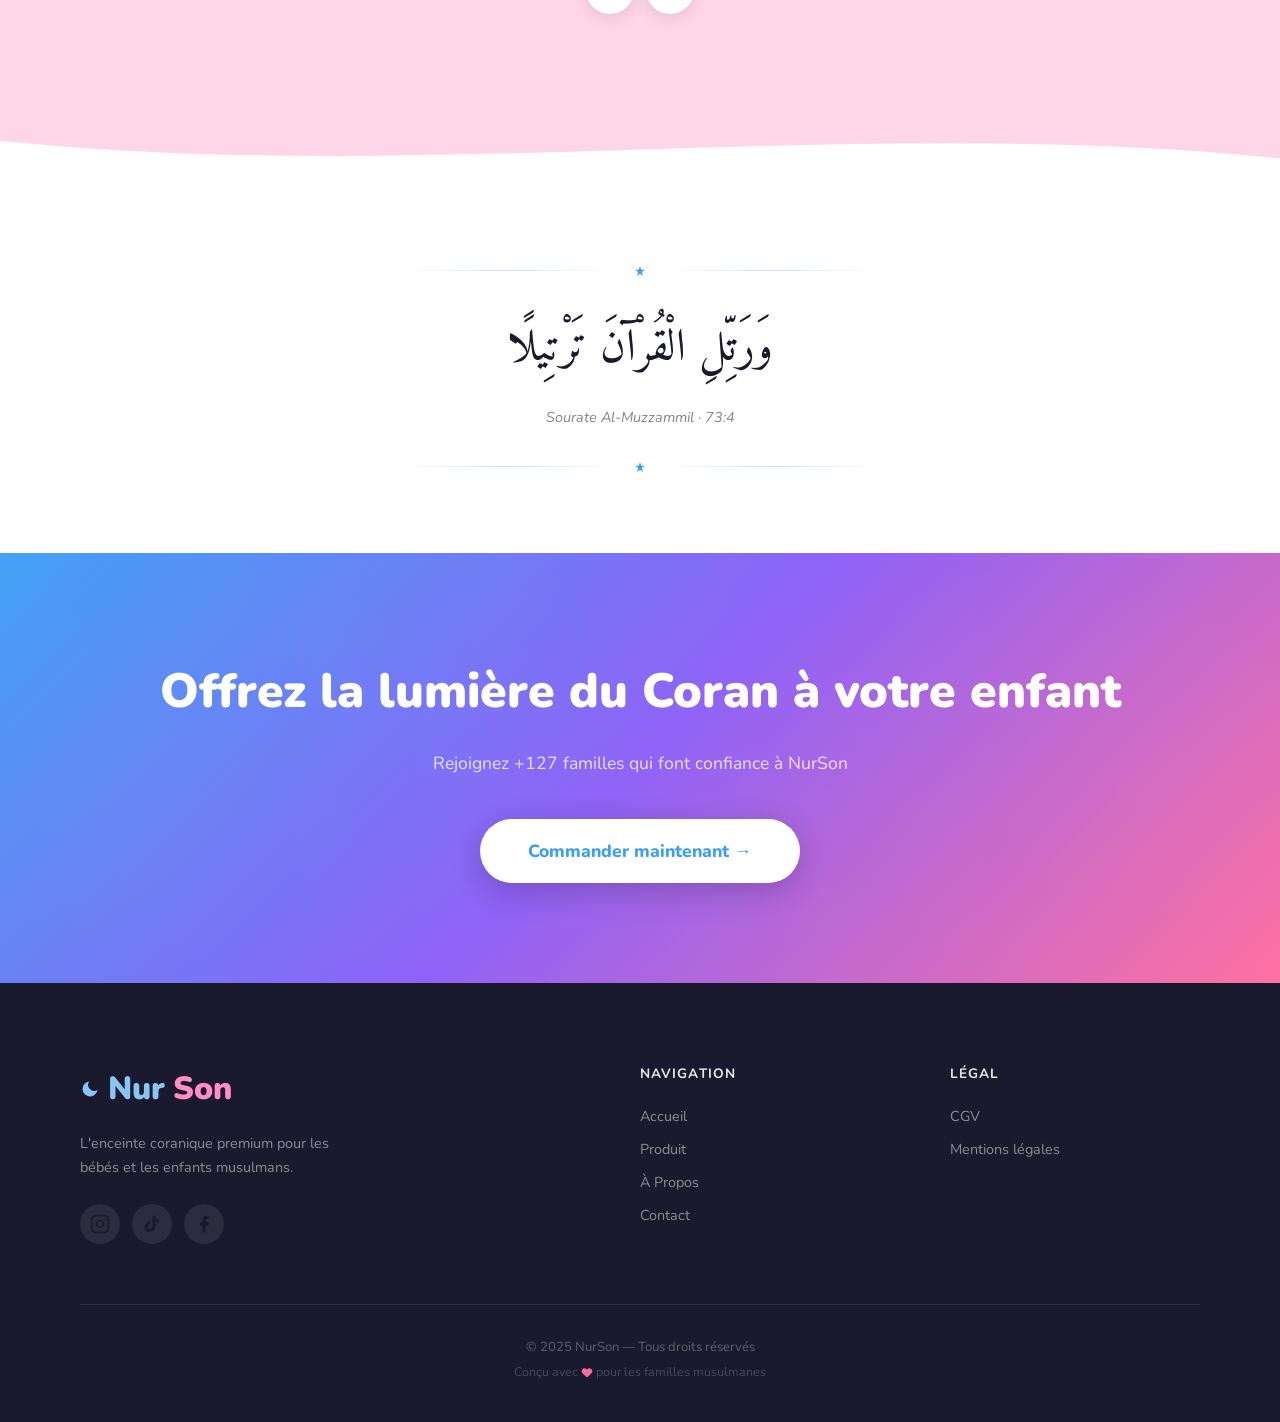
==== commit d398e16f: "redesign: toutes les pages secondaires dans le nouveau style blanc+pastels - produit.html: hero past" ====
--- a/index.html
+++ b/index.html
@@ -42,7 +42,7 @@
   <link rel="preconnect" href="https://fonts.gstatic.com" crossorigin />
   <link href="https://fonts.googleapis.com/css2?family=Cormorant+Garamond:ital,wght@0,300;0,400;0,600;1,300;1,400&family=Nunito:wght@400;500;600;700;800;900&family=Amiri:wght@400;700&display=swap" rel="stylesheet" />
 
-  <link rel="stylesheet" href="css/style.css?v=13" />
+  <link rel="stylesheet" href="css/style.css?v=14" />
   <link rel="stylesheet" href="css/animations.css?v=6" />
   <link rel="icon" type="image/svg+xml" href="images/favicon.svg" />
 </head>
--- a/css/style.css
+++ b/css/style.css
@@ -1477,6 +1477,93 @@
 }
 
 /* ============================================================
+   PRODUCT PAGE — TABS, QTY, OPTIONS
+   ============================================================ */
+
+/* ---- Product page ---- */
+.product-tabs { margin-top: 0; }
+.tabs-nav {
+  display: flex;
+  gap: 4px;
+  border-bottom: 2px solid rgba(26,26,46,0.08);
+  margin-bottom: 0;
+  flex-wrap: wrap;
+}
+.tab-btn {
+  background: transparent;
+  border: none;
+  padding: 14px 24px;
+  font-family: 'Nunito', sans-serif;
+  font-size: 0.9rem;
+  font-weight: 700;
+  color: rgba(26,26,46,0.45);
+  cursor: pointer;
+  border-bottom: 3px solid transparent;
+  margin-bottom: -2px;
+  transition: color 0.2s, border-color 0.2s;
+}
+.tab-btn.active, .tab-btn:hover { color: #3B9EF5; border-bottom-color: #3B9EF5; }
+.tab-panel { display: none; }
+.tab-panel.active { display: block; }
+
+.qty-wrap {
+  display: inline-flex;
+  align-items: center;
+  background: #F0F4FF;
+  border-radius: 999px;
+  overflow: hidden;
+}
+.qty-btn {
+  width: 40px; height: 40px;
+  background: transparent;
+  border: none;
+  font-size: 1.2rem;
+  font-weight: 700;
+  color: #3B9EF5;
+  cursor: pointer;
+  display: flex;
+  align-items: center;
+  justify-content: center;
+  transition: background 0.2s;
+}
+.qty-btn:hover { background: rgba(59,158,245,0.1); }
+.qty-input {
+  width: 48px;
+  text-align: center;
+  border: none;
+  background: transparent;
+  font-family: 'Nunito', sans-serif;
+  font-size: 1rem;
+  font-weight: 800;
+  color: #1A1A2E;
+  -moz-appearance: textfield;
+}
+.qty-input::-webkit-outer-spin-button,
+.qty-input::-webkit-inner-spin-button { -webkit-appearance: none; }
+
+.option-group { display: flex; flex-wrap: wrap; gap: 8px; }
+.option-btn {
+  background: white;
+  border: 2px solid rgba(26,26,46,0.12);
+  border-radius: 999px;
+  padding: 8px 20px;
+  font-family: 'Nunito', sans-serif;
+  font-size: 0.88rem;
+  font-weight: 700;
+  color: rgba(26,26,46,0.6);
+  cursor: pointer;
+  transition: all 0.2s;
+}
+.option-btn.active, .option-btn:hover {
+  border-color: #3B9EF5;
+  color: #3B9EF5;
+  background: rgba(59,158,245,0.06);
+}
+
+/* Breadcrumb */
+.breadcrumb { display: flex; align-items: center; }
+
+/* ============================================================
    RESPONSIVE — TABLET
    ============================================================ */
 @media (max-width: 1024px) {
